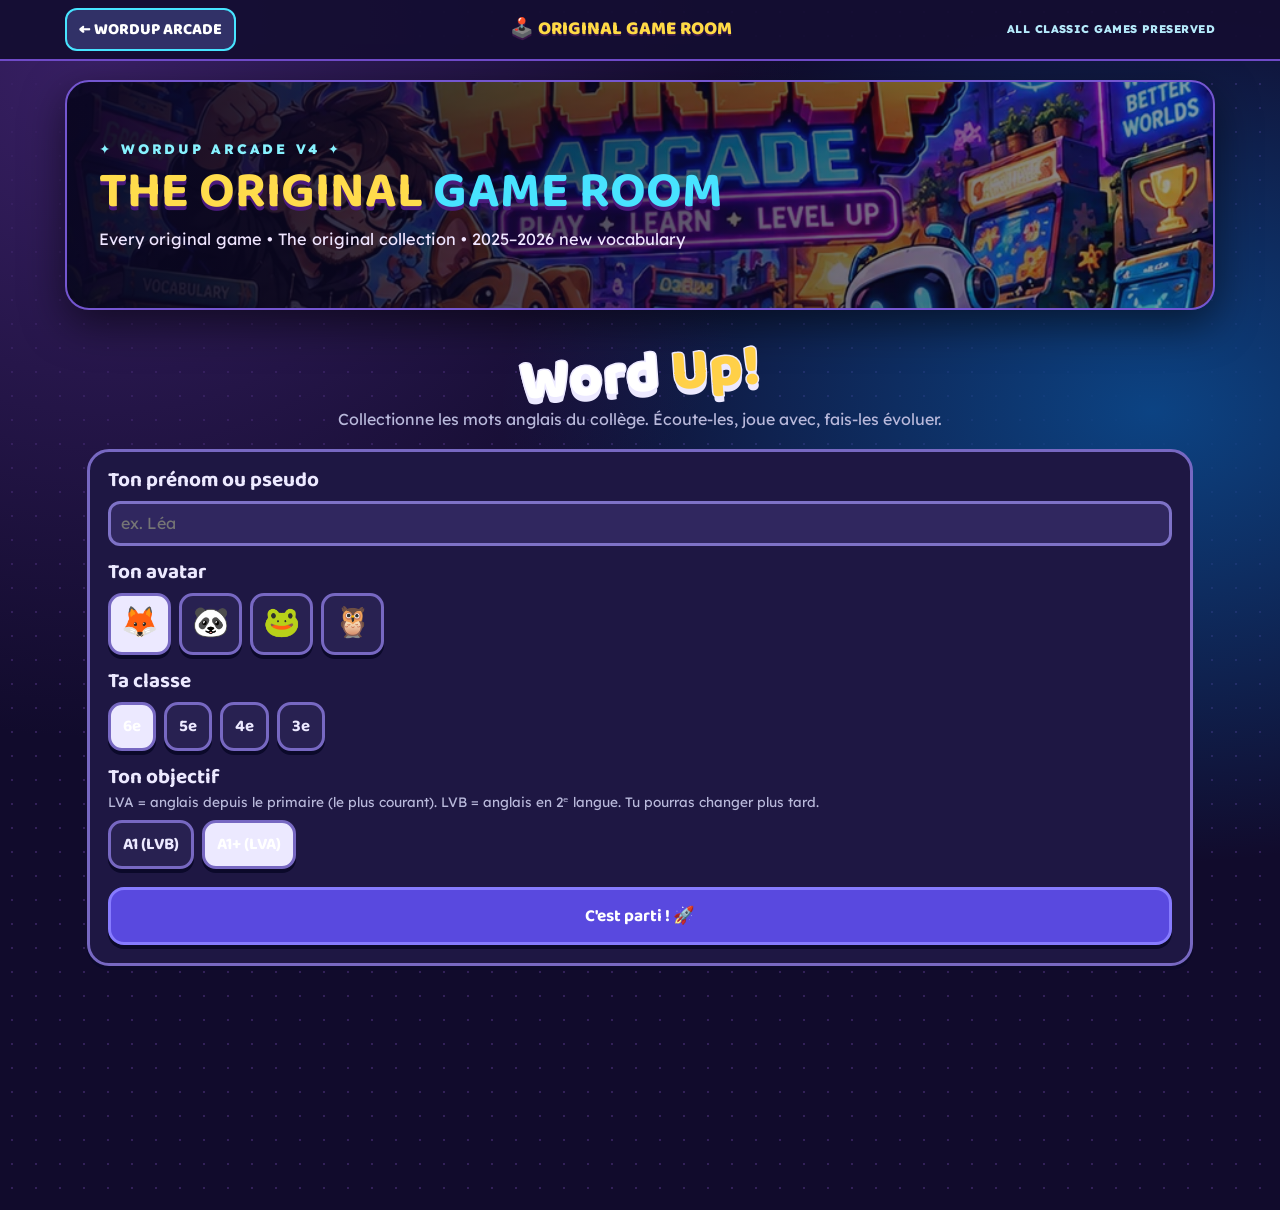
==== classic.html @ 13c6a6de "Add files via upload" ====
<!DOCTYPE html>
<html lang="fr">
<head>
<meta charset="utf-8">
<meta name="viewport" content="width=device-width, initial-scale=1, viewport-fit=cover">
<title>WORDUP ARCADE V4 · Original Game Room</title>
<meta name="theme-color" content="#3D5AFE">
<link rel="icon" href="data:image/svg+xml,<svg xmlns=%22http://www.w3.org/2000/svg%22 viewBox=%220 0 100 100%22><text y=%22.9em%22 font-size=%2290%22>🃏</text></svg>">
<link rel="preconnect" href="https://fonts.googleapis.com">
<link rel="preconnect" href="https://fonts.gstatic.com" crossorigin>
<link href="https://fonts.googleapis.com/css2?family=Baloo+2:wght@600;700;800&family=Lexend:wght@400;500;600&display=swap" rel="stylesheet">
<style>
:root{
  --ink:#24194D; --ink-soft:#5B4F86; --bg:#EEE8FF; --dot:#DCD2FF; --card:#FFFFFF;
  --blue:#3D5AFE; --blue-d:#2A3FC7; --yellow:#FFC83D; --pink:#FF4F8B; --mint:#14C79A; --red:#F0434B;
  --bronze:#C9773A; --silver:#8FA2C2; --gold:#E9AE00;
  --r-lg:22px; --r-md:16px; --r-sm:12px;
  --display:"Baloo 2", "Trebuchet MS", system-ui, sans-serif;
  --body:"Lexend", "Segoe UI", system-ui, sans-serif;
}
*{box-sizing:border-box}
:root{padding-top:env(safe-area-inset-top,0px);padding-bottom:env(safe-area-inset-bottom,0px)}
html{scroll-padding-top:env(safe-area-inset-top,0px)}
html,body{margin:0}
body{font-family:var(--body);color:var(--ink);background-color:var(--bg);
  background-image:radial-gradient(var(--dot) 1.6px, transparent 1.7px);background-size:22px 22px;
  font-size:16px;line-height:1.45;-webkit-tap-highlight-color:transparent;min-height:100vh}
body.big{font-size:18.5px}
button{font-family:inherit;color:inherit;cursor:pointer}
button:focus-visible,input:focus-visible,select:focus-visible{outline:3px solid var(--pink);outline-offset:3px}
h1,h2,h3{font-family:var(--display);line-height:1.1;margin:0}
.app{max-width:540px;margin:0 auto;padding:14px 14px 110px;min-height:100vh}
.hidden{display:none!important}
.stk{background:var(--card);border:3px solid var(--ink);border-radius:var(--r-lg);box-shadow:0 5px 0 var(--ink)}
.btn{display:inline-flex;align-items:center;justify-content:center;gap:8px;border:3px solid var(--ink);border-radius:var(--r-md);
  background:var(--card);box-shadow:0 4px 0 var(--ink);padding:12px 16px;font-family:var(--display);font-weight:700;font-size:1.08em;
  transition:transform .06s, box-shadow .06s;text-decoration:none}
.btn:active{transform:translateY(3px);box-shadow:0 1px 0 var(--ink)}
.btn[disabled]{opacity:.45;pointer-events:none}
.btn.blue{background:var(--blue);color:#fff}
.btn.yellow{background:var(--yellow)}
.btn.pink{background:var(--pink);color:#fff}
.btn.mint{background:var(--mint);color:#fff}
.btn.wide{width:100%}
.btn.small{padding:7px 12px;font-size:.95em;border-radius:var(--r-sm);box-shadow:0 3px 0 var(--ink)}
.muted{color:var(--ink-soft)}
.row{display:flex;gap:10px;align-items:center}
.grid2{display:grid;grid-template-columns:1fr 1fr;gap:12px}
.sec{margin-top:22px}
.sec>h2{font-size:1.45em;margin:0 0 10px 4px}

/* Top bar */
.topbar{display:flex;align-items:center;gap:10px;margin-bottom:14px}
.avatar{width:52px;height:52px;border-radius:50%;border:3px solid var(--ink);background:var(--yellow);display:grid;place-items:center;font-size:28px;box-shadow:0 3px 0 var(--ink);flex:none}
.who{flex:1;min-width:0}
.who b{font-family:var(--display);font-size:1.25em;display:block;line-height:1;white-space:nowrap;overflow:hidden;text-overflow:ellipsis}
.who small{color:var(--ink-soft)}
.chip{display:inline-flex;align-items:center;gap:5px;border:3px solid var(--ink);border-radius:999px;padding:3px 10px;background:#fff;font-family:var(--display);font-weight:800;font-size:1.05em;box-shadow:0 3px 0 var(--ink)}
.chip.fire{background:#FFE1EC}
.chip.coin{background:#FFF1C7}

/* Hero: daily goal */
.hero{padding:16px;display:flex;gap:16px;align-items:center;background:var(--blue);color:#fff;position:relative;overflow:hidden}
.hero h1{font-size:1.65em}
.hero p{margin:4px 0 0;opacity:.92;font-size:.95em}
.ring{width:84px;height:84px;flex:none;position:relative}
.ring svg{transform:rotate(-90deg)}
.ring span{position:absolute;inset:0;display:grid;place-items:center;font-size:34px}
.lvbar{height:12px;border:3px solid var(--ink);border-radius:99px;background:#fff;overflow:hidden;margin-top:6px}
.lvbar i{display:block;height:100%;background:var(--yellow)}

/* Actions */
.actions{display:grid;grid-template-columns:1fr 1fr;gap:12px;margin-top:16px}
.action{padding:14px;text-align:left;display:flex;flex-direction:column;gap:4px;min-height:108px;border:3px solid var(--ink);border-radius:var(--r-lg);box-shadow:0 5px 0 var(--ink);background:#fff}
.action:active{transform:translateY(3px);box-shadow:0 2px 0 var(--ink)}
.action .ic{font-size:34px;line-height:1}
.action b{font-family:var(--display);font-size:1.18em;line-height:1.05}
.action small{color:var(--ink-soft);font-size:.82em}
.action.primary{grid-column:1 / -1;background:var(--yellow);flex-direction:row;align-items:center;min-height:0}
.action.primary .ic{font-size:44px}
.badge-n{display:inline-block;background:var(--pink);color:#fff;border:2px solid var(--ink);border-radius:99px;padding:0 8px;font-family:var(--display);font-weight:800;margin-left:auto;font-size:1.1em}
.glow{animation:pulse 1.6s ease-in-out infinite}
@keyframes pulse{50%{box-shadow:0 5px 0 var(--ink),0 0 0 6px rgba(255,79,139,.35)}}

/* Quests */
.quest{display:flex;align-items:center;gap:12px;padding:10px 12px;border-bottom:2px dashed #D8D0F4}
.quest:last-child{border-bottom:0}
.quest .qi{font-size:26px}
.quest .qb{flex:1}
.quest .qb div{font-size:.92em;font-weight:500}
.pbar{height:9px;background:#EAE4FF;border-radius:99px;overflow:hidden;margin-top:5px;border:2px solid var(--ink)}
.pbar i{display:block;height:100%;background:var(--mint)}

/* Theme map */
.map{display:grid;grid-template-columns:repeat(2,1fr);gap:12px}
.isle{padding:12px;text-align:left;display:flex;gap:10px;align-items:center;border:3px solid var(--ink);border-radius:var(--r-lg);background:#fff;box-shadow:0 4px 0 var(--ink);position:relative}
.isle:active{transform:translateY(3px);box-shadow:0 1px 0 var(--ink)}
.isle .ti{font-size:30px;flex:none}
.isle b{font-family:var(--display);font-size:1.02em;line-height:1.05;display:block}
.isle small{font-size:.76em;color:var(--ink-soft)}
.isle .crown{position:absolute;top:-12px;right:-6px;font-size:24px;transform:rotate(14deg)}
.mini{height:7px;border-radius:99px;background:#EAE4FF;overflow:hidden;margin-top:4px}
.mini i{display:block;height:100%;background:var(--blue)}

/* Tab bar */
.tabbar{position:fixed;left:0;right:0;bottom:0;z-index:20;display:flex;justify-content:center;padding:8px 10px calc(8px + env(safe-area-inset-bottom,0px));background:rgba(238,232,255,.94);backdrop-filter:blur(8px);-webkit-backdrop-filter:blur(8px);border-top:3px solid var(--ink)}
.tabbar .in{display:flex;gap:6px;max-width:540px;width:100%}
.tab{flex:1;border:0;background:none;padding:6px 0;border-radius:14px;font-family:var(--display);font-weight:700;font-size:.9em;display:flex;flex-direction:column;align-items:center;gap:0}
.tab span{font-size:24px;line-height:1.1}
.tab.on{background:#fff;border:3px solid var(--ink);box-shadow:0 3px 0 var(--ink)}

/* Game header */
.ghead{display:flex;align-items:center;gap:10px;margin-bottom:16px}
.x{width:44px;height:44px;border-radius:50%;border:3px solid var(--ink);background:#fff;font-size:20px;font-weight:800;box-shadow:0 3px 0 var(--ink);flex:none}
.prog{flex:1;height:18px;border:3px solid var(--ink);border-radius:99px;background:#fff;overflow:hidden}
.prog i{display:block;height:100%;background:var(--mint);transition:width .3s}
.hearts{font-size:20px;letter-spacing:1px;flex:none}

/* Question */
.qcard{padding:18px;text-align:center}
.qtitle{font-family:var(--display);font-size:1.25em;margin-bottom:12px}
.bigem{font-size:76px;line-height:1.1}
.speak{width:96px;height:96px;border-radius:50%;font-size:44px;background:var(--blue);color:#fff;border:3px solid var(--ink);box-shadow:0 5px 0 var(--ink)}
.speak:active{transform:translateY(3px);box-shadow:0 2px 0 var(--ink)}
.slow{width:52px;height:52px;border-radius:50%;font-size:24px;background:#fff;border:3px solid var(--ink);box-shadow:0 3px 0 var(--ink);vertical-align:bottom;margin-left:8px}
.opts{display:grid;grid-template-columns:1fr 1fr;gap:12px;margin-top:16px}
.opt{padding:12px 8px;min-height:74px;border:3px solid var(--ink);border-radius:var(--r-md);background:#fff;box-shadow:0 4px 0 var(--ink);font-family:var(--display);font-weight:700;font-size:1.12em;line-height:1.1;display:flex;flex-direction:column;align-items:center;justify-content:center;gap:2px}
.opt:active{transform:translateY(3px);box-shadow:0 1px 0 var(--ink)}
.opt .oe{font-size:34px;line-height:1}
.opt small{font-family:var(--body);font-weight:500;font-size:.72em;color:var(--ink-soft)}
.opt.good{background:#D2F7EA;border-color:#0C8D6B}
.opt.bad{background:#FFDDE0;border-color:var(--red)}
.opt.one{grid-column:1 / -1}
.sentence{font-size:1.25em;font-weight:500;line-height:1.5;margin:6px 0}
.blank{display:inline-block;min-width:90px;border-bottom:4px solid var(--blue);margin:0 3px}
mark.weak{background:#FFDDE0;border:2px solid var(--red);border-radius:8px;padding:0 5px;color:var(--ink)}
mark.strong{background:#D2F7EA;border:2px solid #0C8D6B;border-radius:8px;padding:0 5px;color:var(--ink)}
mark.hl{background:var(--yellow);border-radius:6px;padding:0 4px;color:var(--ink)}
.tip{background:#FFF6D9;border:2px dashed var(--ink);border-radius:var(--r-sm);padding:8px 10px;font-size:.92em;margin-top:10px;text-align:left}

/* Spell */
.slots{display:flex;flex-wrap:wrap;justify-content:center;gap:6px;margin:16px 0 6px}
.slot{width:40px;height:48px;border:3px solid var(--ink);border-radius:10px;background:#F6F3FF;font-family:var(--display);font-weight:800;font-size:1.5em;display:grid;place-items:center;padding:0}
.slot.fixed{border-color:transparent;background:none;width:18px}
.slot.full{background:#fff}
.tiles{display:flex;flex-wrap:wrap;justify-content:center;gap:8px;margin-top:12px}
.tile{width:46px;height:50px;border:3px solid var(--ink);border-radius:12px;background:var(--yellow);box-shadow:0 4px 0 var(--ink);font-family:var(--display);font-weight:800;font-size:1.5em;padding:0}
.tile.used{visibility:hidden}

/* Feedback */
.fb{position:fixed;left:0;right:0;bottom:0;z-index:30;padding:16px 16px calc(16px + env(safe-area-inset-bottom,0px));border-top:3px solid var(--ink);animation:up .18s ease-out}
.fb .in{max-width:540px;margin:0 auto}
.fb.ok{background:#D2F7EA}
.fb.ko{background:#FFDDE0}
.fb h3{font-size:1.5em}
.fb p{margin:4px 0 12px}
@keyframes up{from{transform:translateY(100%)}to{transform:none}}

/* Cards (collection) */
.cards{display:grid;grid-template-columns:repeat(auto-fill,minmax(96px,1fr));gap:10px}
.wc{position:relative;aspect-ratio:3/4;border:3px solid var(--ink);border-radius:14px;background:#fff;box-shadow:0 3px 0 var(--ink);padding:6px 4px;display:flex;flex-direction:column;align-items:center;justify-content:center;text-align:center;overflow:hidden}
.wc .we{font-size:34px;line-height:1.1}
.wc b{font-family:var(--display);font-size:.92em;line-height:1.05;margin-top:4px;word-break:break-word}
.wc.locked{background:repeating-linear-gradient(45deg,#E4DCFF 0 8px,#EEE8FF 8px 16px);color:var(--ink-soft)}
.wc.locked .we{opacity:.45;filter:grayscale(1)}
.wc .pip{position:absolute;top:4px;right:5px;font-size:.7em}
.t-new{border-color:var(--ink)}
.t-bronze{background:linear-gradient(160deg,#FFF3E8,#F6D2B4);border-color:var(--bronze)}
.t-silver{background:linear-gradient(160deg,#FFFFFF,#D9E2F1);border-color:var(--silver)}
.t-gold{background:linear-gradient(160deg,#FFF9DC,#FFD95C);border-color:var(--gold)}
.t-gold::after{content:"";position:absolute;inset:-40%;background:linear-gradient(115deg,transparent 40%,rgba(255,255,255,.75) 50%,transparent 60%);animation:shine 3.2s linear infinite}
@keyframes shine{from{transform:translateX(-60%)}to{transform:translateX(60%)}}
.tabs{display:flex;gap:8px;margin-bottom:14px;overflow-x:auto;padding:2px 2px 6px}
.tabs .btn{flex:none}
.tabs .btn.on{background:var(--ink);color:#fff}
.thead{display:flex;align-items:center;gap:10px;margin:18px 0 10px}
.thead .ti{font-size:30px}
.thead b{font-family:var(--display);font-size:1.25em}

/* Big card */
.bigcard{max-width:330px;margin:0 auto;aspect-ratio:3/4.1;border:4px solid var(--ink);border-radius:26px;box-shadow:0 7px 0 var(--ink);background:#fff;padding:18px;display:flex;flex-direction:column;align-items:center;justify-content:center;text-align:center;position:relative;overflow:hidden}
.bigcard .be{font-size:96px;line-height:1.05}
.bigcard h2{font-size:2.1em;margin-top:8px;word-break:break-word}
.bigcard .fr{font-size:1.05em;color:var(--ink-soft);margin-top:2px}
.bigcard .ex{margin-top:14px;font-size:1.02em;line-height:1.45}
.bigcard .tag{position:absolute;top:12px;left:12px;font-family:var(--display);font-weight:800;font-size:.85em;border:2px solid var(--ink);border-radius:99px;padding:0 9px;background:#fff}
.bigcard .lv{position:absolute;top:12px;right:12px;font-family:var(--display);font-weight:800;font-size:.85em}
.stars{margin-top:12px;font-size:1.1em;letter-spacing:2px}

/* Pack */
.pack{display:flex;justify-content:center;gap:10px;margin:22px 0;flex-wrap:wrap}
.pcard{display:block;width:30%;min-width:96px;max-width:150px;aspect-ratio:3/4;perspective:800px;border:0;background:none;padding:0}
.pcard .inner{display:block;position:relative;width:100%;height:100%;transition:transform .5s;transform-style:preserve-3d}
.pcard.open .inner{transform:rotateY(180deg)}
.pcard .face{position:absolute;inset:0;border:3px solid var(--ink);border-radius:16px;box-shadow:0 4px 0 var(--ink);backface-visibility:hidden;-webkit-backface-visibility:hidden;display:flex;flex-direction:column;align-items:center;justify-content:center;padding:6px;text-align:center}
.pcard .back{background:var(--blue);color:#fff;font-family:var(--display);font-size:2.4em;font-weight:800;background-image:repeating-linear-gradient(45deg,rgba(255,255,255,.12) 0 10px,transparent 10px 20px)}
.pcard .front{background:#fff;transform:rotateY(180deg)}
.pcard .front .we{font-size:40px}
.pcard .front b{font-family:var(--display);font-size:1em;line-height:1.05;margin-top:4px}
.pcard .front small{font-size:.72em;color:var(--ink-soft)}
.pcard .front.rare{background:linear-gradient(160deg,#FFF0F6,#FFC3D9)}

/* Memory */
.mem{display:grid;grid-template-columns:repeat(3,1fr);gap:10px}
.mc{aspect-ratio:1/1;border:3px solid var(--ink);border-radius:14px;box-shadow:0 4px 0 var(--ink);background:var(--blue);color:#fff;font-family:var(--display);font-weight:800;font-size:1.05em;padding:4px;line-height:1.05;display:flex;flex-direction:column;align-items:center;justify-content:center}
.mc .q{font-size:2em}
.mc.up{background:#fff;color:var(--ink)}
.mc.done{background:#D2F7EA;color:var(--ink);opacity:.8}
.mc .e{font-size:30px}
.mc small{font-family:var(--body);font-size:.68em;color:var(--ink-soft);font-weight:500}

/* Speed */
.timer{height:16px;border:3px solid var(--ink);border-radius:99px;background:#fff;overflow:hidden;flex:1}
.timer i{display:block;height:100%;background:var(--pink);transition:width .25s linear}
.swcard{padding:22px 16px;text-align:center;touch-action:pan-y;user-select:none;-webkit-user-select:none}
.swcard h2{font-size:2.3em}
.swpic{margin-top:14px;padding:12px;border:3px dashed var(--ink);border-radius:var(--r-md);background:#F6F3FF}
.swpic .e{font-size:58px;line-height:1.1}
.score{font-family:var(--display);font-weight:800;font-size:1.4em}
.flash-ok{animation:fok .35s}
.flash-ko{animation:fko .35s}
@keyframes fok{40%{background:#D2F7EA}}
@keyframes fko{40%{background:#FFDDE0;transform:translateX(-6px)}70%{transform:translateX(6px)}}

/* Wordle */
.wgrid{display:grid;grid-template-rows:repeat(6,1fr);gap:6px;max-width:300px;margin:0 auto}
.wrow{display:grid;grid-template-columns:repeat(5,1fr);gap:6px}
.wcell{aspect-ratio:1/1;border:3px solid var(--ink);border-radius:10px;background:#fff;display:grid;place-items:center;font-family:var(--display);font-weight:800;font-size:1.7em;text-transform:uppercase}
.wcell.g{background:var(--mint);color:#fff}
.wcell.y{background:var(--yellow)}
.wcell.n{background:#B9B2D3;color:#fff}
.kb{margin-top:14px;display:flex;flex-direction:column;gap:6px;align-items:center}
.kb .kr{display:flex;gap:4px;justify-content:center;width:100%}
.key{flex:1;max-width:40px;height:50px;border:2px solid var(--ink);border-radius:8px;background:#fff;font-family:var(--display);font-weight:800;font-size:1.05em;padding:0;box-shadow:0 2px 0 var(--ink);text-transform:uppercase}
.key.wide{max-width:66px;flex:1.6;font-size:.82em}
.key.g{background:var(--mint);color:#fff}.key.y{background:var(--yellow)}.key.n{background:#B9B2D3;color:#fff}

/* Ladder & lists */
.ladder{display:flex;flex-direction:column;gap:8px;margin-top:12px}
.rung{display:flex;align-items:center;gap:10px;padding:10px 12px;border:3px solid var(--ink);border-radius:var(--r-md);background:#fff;box-shadow:0 3px 0 var(--ink);font-family:var(--display);font-weight:700;font-size:1.1em;text-align:left}
.rung .n{width:30px;height:30px;border-radius:50%;background:var(--ink);color:#fff;display:grid;place-items:center;font-size:.85em;flex:none}
.rung small{font-family:var(--body);font-weight:500;color:var(--ink-soft);font-size:.78em;margin-left:auto}
.rung.picked{opacity:.35}
.heat{height:12px;border-radius:99px;background:linear-gradient(90deg,#BFD3FF,var(--yellow),var(--pink));border:2px solid var(--ink);margin:8px 0 2px}

/* Arcade */
.games{display:grid;grid-template-columns:1fr 1fr;gap:12px}
.game{padding:14px 12px;text-align:left;border:3px solid var(--ink);border-radius:var(--r-lg);box-shadow:0 5px 0 var(--ink);display:flex;flex-direction:column;gap:4px;min-height:132px}
.game:active{transform:translateY(3px);box-shadow:0 2px 0 var(--ink)}
.game .ic{font-size:36px;line-height:1}
.game b{font-family:var(--display);font-size:1.18em;line-height:1.05}
.game small{font-size:.8em;color:var(--ink-soft)}
.game.c1{background:#FFE1EC}.game.c2{background:#DDF6FF}.game.c3{background:#E5FBEF}.game.c4{background:#FFF1C7}.game.c5{background:#EDE6FF}.game.c6{background:#FFE6D6}
.game.wide{grid-column:1 / -1;min-height:0;flex-direction:row;align-items:center;gap:12px}

/* Profile */
.stats{display:grid;grid-template-columns:repeat(3,1fr);gap:10px}
.stat{padding:10px;text-align:center}
.stat b{font-family:var(--display);font-size:1.6em;display:block;line-height:1}
.stat small{font-size:.75em;color:var(--ink-soft)}
.badges{display:grid;grid-template-columns:repeat(4,1fr);gap:10px}
.bdg{aspect-ratio:1/1;border:3px solid var(--ink);border-radius:50%;background:#fff;display:grid;place-items:center;font-size:30px;box-shadow:0 3px 0 var(--ink);padding:0}
.bdg.off{filter:grayscale(1);opacity:.35}
.set{display:flex;align-items:center;justify-content:space-between;gap:12px;padding:12px 14px;border-bottom:2px dashed #D8D0F4}
.set:last-child{border-bottom:0}
.set label{font-weight:500}
select,input[type=text]{font:inherit;border:3px solid var(--ink);border-radius:12px;padding:8px 10px;background:#fff;color:var(--ink);max-width:100%}
input[type=range]{accent-color:var(--blue);width:140px}
.sw{width:56px;height:32px;border-radius:99px;border:3px solid var(--ink);background:#D8D0F4;position:relative;padding:0;flex:none}
.sw::after{content:"";position:absolute;top:2px;left:2px;width:22px;height:22px;border-radius:50%;background:#fff;border:2px solid var(--ink);transition:left .15s}
.sw.on{background:var(--mint)}
.sw.on::after{left:26px}
.shop{display:grid;grid-template-columns:repeat(auto-fill,minmax(140px,1fr));gap:10px}
.item{padding:12px;text-align:center;display:flex;flex-direction:column;align-items:center;gap:6px}
.item .ie{font-size:34px}
.item b{font-family:var(--display)}

/* Onboarding */
.logo{font-family:var(--display);font-weight:800;font-size:3.6em;line-height:.9;text-align:center;color:#fff;-webkit-text-stroke:3px var(--ink);paint-order:stroke fill;text-shadow:0 6px 0 var(--ink);margin:18px 0 6px;transform:rotate(-4deg)}
.logo span{color:var(--yellow)}
.pickers{display:flex;flex-wrap:wrap;gap:8px}
.pick{border:3px solid var(--ink);border-radius:14px;background:#fff;box-shadow:0 3px 0 var(--ink);padding:8px 12px;font-family:var(--display);font-weight:700;font-size:1.05em}
.pick.on{background:var(--ink);color:#fff}
.pick.av{font-size:30px;padding:4px 10px}

/* Modal & toast */
.modal{position:fixed;inset:0;z-index:50;background:rgba(36,25,77,.55);display:flex;align-items:flex-end;justify-content:center;padding:14px}
.modal .box{max-width:520px;width:100%;max-height:88vh;overflow:auto;padding:18px;margin-bottom:env(safe-area-inset-bottom,0px);animation:up .2s ease-out}
@media (min-width:640px){.modal{align-items:center}}
.toasts{position:fixed;top:calc(10px + env(safe-area-inset-top,0px));left:0;right:0;z-index:60;display:flex;flex-direction:column;align-items:center;gap:6px;pointer-events:none}
.toast{background:var(--ink);color:#fff;border-radius:14px;padding:10px 14px;font-weight:500;max-width:92%;box-shadow:0 4px 0 rgba(0,0,0,.25);animation:drop .25s ease-out}
@keyframes drop{from{transform:translateY(-20px);opacity:0}}
.boss{text-align:center}
.boss .bm{font-size:72px;line-height:1;display:inline-block}
.boss .bm.hit{animation:fko .4s}
.hp{height:16px;border:3px solid var(--ink);border-radius:99px;background:#fff;overflow:hidden;max-width:260px;margin:6px auto 0}
.hp i{display:block;height:100%;background:var(--red);transition:width .3s}
.confetti{position:fixed;inset:0;pointer-events:none;z-index:70;overflow:hidden}
.confetti span{position:absolute;top:-40px;font-size:28px;animation:fall 1.8s ease-in forwards}
@keyframes fall{to{transform:translateY(110vh) rotate(540deg)}}
.result{text-align:center;padding:22px 16px}
.result .big{font-size:80px;line-height:1}
.result h1{font-size:2.2em;margin-top:6px}
.rew{display:flex;justify-content:center;gap:10px;margin:14px 0}
.list-words{display:flex;flex-wrap:wrap;gap:6px;justify-content:center;margin-top:10px}
.list-words span{border:2px solid var(--ink);border-radius:99px;padding:2px 10px;background:#fff;font-size:.9em}
.list-words span.ko{background:#FFDDE0}
.list-words span.ok{background:#D2F7EA}
.note{font-size:.85em;color:var(--ink-soft);margin-top:8px}

/* Postcards & places */
.post{display:flex;flex-direction:column;text-align:left;border:3px solid var(--ink);border-radius:var(--r-lg);background:#fff;box-shadow:0 4px 0 var(--ink);padding:0;overflow:hidden}
.post:active{transform:translateY(3px);box-shadow:0 1px 0 var(--ink)}
.post .cap{padding:8px 10px 10px;display:block}
.post .mini{display:block}
.post .cap b{font-family:var(--display);font-size:1em;line-height:1.05;display:block}
.post .cap small{display:block;font-size:.74em;color:var(--ink-soft);line-height:1.25}
.post .cap .stg{margin-top:3px;color:var(--ink);font-weight:500}
.art{position:relative;display:block;width:100%;aspect-ratio:16/10;overflow:hidden;border-bottom:3px solid var(--ink);background:#ddd;transition:filter .6s}
.art.art-lg{border:3px solid var(--ink);border-radius:var(--r-md)}
.art img{width:100%;height:100%;object-fit:cover;display:block}
.art .sky{position:absolute;inset:0;display:block}
.art .sun{position:absolute;top:12%;right:12%;width:18%;aspect-ratio:1;border-radius:50%;background:rgba(255,255,255,.7)}
.art .ground{position:absolute;left:-10%;right:-10%;bottom:-38%;height:62%;border-radius:50%;background:rgba(36,25,77,.18)}
.art .lm{position:absolute;left:50%;bottom:14%;transform:translateX(-50%);font-size:3.2em;line-height:1;z-index:1}
.art.art-lg .lm{font-size:5.4em}
.art .flag{position:absolute;top:8%;left:8%;font-size:1.3em}
.art.art-lg .flag{font-size:2em}
.art .who{position:absolute;right:7%;bottom:8%;font-size:1.7em;opacity:.25;filter:grayscale(1);z-index:2;transition:all .4s}
.art.art-lg .who{font-size:2.6em}
.art .who.on{opacity:1;filter:none;animation:bob 2.4s ease-in-out infinite}
.art.st-alive .lm{animation:bob 3s ease-in-out infinite}
@keyframes bob{50%{transform:translate(var(--bx,0),-6px)}}
.art.st-alive .lm{--bx:-50%}
.pstamp{position:absolute;top:8%;right:8%;z-index:3;border:3px double #C0263A;color:#C0263A;border-radius:50%;width:2.6em;height:2.6em;display:grid;place-items:center;font-family:var(--display);font-weight:800;font-size:.9em;line-height:.95;text-align:center;transform:rotate(-14deg);background:rgba(255,255,255,.75)}
.art.art-lg .pstamp{width:4.6em;height:4.6em;font-size:1em}
.banner{padding:10px}
.bubble{display:flex;gap:10px;align-items:flex-start;margin-top:10px}
.bubble .bwho{font-size:34px;line-height:1}
.bubble>div{flex:1;background:#F6F3FF;border:2px solid var(--ink);border-radius:14px 14px 14px 4px;padding:8px 10px;font-size:.9em}
.bubble p{margin:4px 0 0;font-size:1.08em;font-weight:500}
.mini-say{border:2px solid var(--ink);border-radius:99px;background:#fff;padding:0 6px;font-size:.85em;vertical-align:middle}
/* Mission */
.ticket{display:flex;align-items:center;gap:12px;padding:10px 14px;background:#FFF6D9;position:relative}
.ticket small{display:block;color:var(--ink-soft);font-size:.78em}
.ticket b{font-family:var(--display);font-size:1.3em;line-height:1.05}
.ticket .tk-l{font-size:30px}
.ticket .tk-r{margin-left:auto;font-size:30px;border-left:3px dashed var(--ink);padding-left:12px}
.chat{display:flex;flex-direction:column;gap:10px}
.chatline{display:flex;gap:8px;align-items:flex-end}
.chatline .av{font-size:28px;line-height:1;flex:none}
.chatline .b{max-width:78%;padding:10px 12px;border:3px solid var(--ink);border-radius:16px;font-size:1.05em;line-height:1.4;background:#fff;box-shadow:0 3px 0 var(--ink)}
.chatline.c .b{border-bottom-left-radius:4px}
.chatline.y{justify-content:flex-end}
.chatline.y .b{background:#DDE4FF;border-bottom-right-radius:4px}
/* Passport */
.passport{margin-top:14px;background:#1F2A6B;border:3px solid var(--ink);border-radius:var(--r-lg);box-shadow:0 5px 0 var(--ink);padding:12px;color:#fff}
.pp-head{display:flex;align-items:center;gap:10px;margin-bottom:10px}
.pp-head span{font-size:30px}
.pp-head b{font-family:var(--display);font-size:1.25em;display:block;line-height:1}
.pp-head small{color:#C9D2FF}
.stamps{display:grid;grid-template-columns:repeat(auto-fill,minmax(78px,1fr));gap:8px;background:#F4F1FF;border-radius:12px;padding:10px}
.stamp{aspect-ratio:1/1;border:3px dashed #B9B2D3;border-radius:50%;background:none;display:flex;flex-direction:column;align-items:center;justify-content:center;padding:4px;color:#9A93B8;transform:rotate(var(--rot))}
.stamp .se{font-size:24px;filter:grayscale(1);opacity:.4}
.stamp .sn{font-family:var(--display);font-weight:700;font-size:.62em;line-height:1;text-align:center;margin-top:2px}
.stamp.on{border:3px double #C0263A;color:#C0263A;background:rgba(192,38,58,.06)}
.stamp.on .se{filter:none;opacity:1}
/* ✓ ✗ on answers */
.opt{position:relative}
.opt.good::after,.opt.bad::after{position:absolute;top:4px;right:8px;font-family:var(--display);font-weight:800;font-size:1.1em}
.opt.good::after{content:"✓";color:#0C8D6B}
.opt.bad::after{content:"✗";color:var(--red)}

/* Battleship */
.bs-grid{display:grid;grid-template-columns:20px repeat(6,1fr);gap:4px;margin-top:8px}
.bs-grid.mine{max-width:250px;margin-left:auto;margin-right:auto;gap:3px}
.bs-l{display:grid;place-items:center;font-family:var(--display);font-weight:800;font-size:.85em;color:var(--ink-soft)}
.bs-c{aspect-ratio:1/1;border:2px solid var(--ink);border-radius:7px;background:#DDF6FF;display:grid;place-items:center;font-size:1.1em;padding:0;font-weight:800}
button.bs-c:not([disabled]):hover{background:#BFE9FF}
.bs-grid.mine .bs-c{font-size:.8em}
.bs-c.ship{background:#B9C6E0}
.bs-c.miss{background:#F1EEFA;color:var(--ink-soft)}
.bs-c.hit{background:#FFDDE0}
.bs-c.sunk{background:#FFB3BA}
.bs-log{margin-top:10px;font-size:.88em;background:var(--ink);color:#fff;border-radius:12px;padding:8px 12px}
/* Crossword */
.cw-clue{display:flex;align-items:center;gap:10px;padding:10px 12px;margin-bottom:12px}
.cw-cn{font-family:var(--display);font-weight:800;font-size:1.2em;background:var(--ink);color:#fff;border-radius:10px;padding:2px 8px}
.cw-grid{display:grid;gap:2px;margin:0 auto}
.cw-c{aspect-ratio:1/1;border:2px solid var(--ink);border-radius:5px;background:#fff;position:relative;font-family:var(--display);font-weight:800;text-transform:uppercase;padding:0;display:grid;place-items:center;line-height:1}
.cw-c .n{position:absolute;top:1px;left:2px;font-size:.45em;font-weight:700}
.cw-c.sel{background:#DDE4FF}
.cw-c.ok{background:#D2F7EA;color:#0C6B52}
.cw-c.cur{background:var(--yellow);color:var(--ink)}
.cw-x{aspect-ratio:1/1}
.cw-li{display:block;width:100%;text-align:left;border:0;background:none;padding:5px 2px;font-size:.85em;border-bottom:1px dashed #D8D0F4}
.cw-li.on{font-weight:600;background:#EEE8FF;border-radius:6px}
.cw-li.done{text-decoration:line-through;color:var(--ink-soft)}
/* Builder */
.pieces{display:flex;flex-wrap:wrap;justify-content:center;gap:10px;margin-top:16px}
.pc{border:3px solid var(--ink);border-radius:12px;padding:9px 14px;font-family:var(--display);font-weight:800;font-size:1.15em;box-shadow:0 3px 0 var(--ink);background:#fff}
.pc.pre{background:#DDE4FF}
.pc.suf{background:#FFE1EC}
.pc.used{visibility:hidden}
.pc.sm{display:inline-block;padding:1px 8px;font-size:.95em;box-shadow:none;border-width:2px}
.bslots{display:flex;align-items:center;justify-content:center;gap:8px;margin-top:16px;min-height:56px}
.bslot{width:96px;height:50px;border:3px dashed var(--ink-soft);border-radius:12px}
.plus{font-family:var(--display);font-weight:800;font-size:1.6em}
.opt.picked{background:#DDE4FF}
@media (prefers-reduced-motion:reduce){*{animation:none!important;transition:none!important}}
@media (max-width:360px){.opts{grid-template-columns:1fr}.key{height:44px}}
</style>
<link rel="stylesheet" href="classic-arcade.css">
<script src="v4-classic-vocab.js"></script>
</head>
<body>
<div class="retro-top"><a href="index.html" class="retro-back">← WORDUP ARCADE</a><span class="retro-brand">🕹️ ORIGINAL GAME ROOM</span><span class="retro-flag">ALL CLASSIC GAMES PRESERVED</span></div>
<div class="retro-banner"><span>✦ WORDUP ARCADE V4 ✦</span><h1>THE ORIGINAL <em>GAME ROOM</em></h1><p>Every original game • The original collection • 2025–2026 new vocabulary</p></div>
<div class="app" id="app"></div>
<div class="toasts" id="toasts"></div>
<div id="modal-root"></div>
<script type="application/json" id="data-words">{"themes":[{"id":"family","cls":"6e","name":"Family","fr":"La famille","icon":"👨‍👩‍👧","w":[["family","famille","👨‍👩‍👧","This is my *family*.","A1"],["mother","mère","👩","My *mother* is a nurse in Dublin.","A1"],["father","père","👨","His *father* plays the bagpipes.","A1"],["parents","parents","👫","My *parents* are at work.","A1"],["brother","frère","👦","I have one *brother*: his name is Tom.","A1"],["sister","sœur","👧","Her *sister* is ten.","A1"],["uncle","oncle","🧔","My *uncle* lives in Scotland.","A1"],["aunt","tante","👩‍🦰","My *aunt* has a farm in Wales.","A1"],["cousin","cousin, cousine","🧒","My *cousin* comes from Canada.","A1"],["child","enfant","🧒","She is an only *child*.","A1"],["children","enfants","👧👦","They have three *children*.","A1"],["grandmother","grand-mère","👵","My *grandmother* makes scones.","A1"],["grandfather","grand-père","👴","My *grandfather* tells funny stories.","A1"],["baby","bébé","👶","The *baby* is sleeping.","A1+"],["birth","naissance","🍼","What is your date of *birth*?","A1+"],["wedding","mariage","💒","My aunt's *wedding* is in June.","A1+"],["siblings","frères et sœurs","👫","He has two *siblings*.","A1+"],["to spend time","passer du temps","⏳","I *spend time* with my grandparents.","A1+"],["to visit","rendre visite","🚪","We *visit* our cousins at Christmas.","A1+"],["to gather","se réunir","🫂","We *gather* for Thanksgiving dinner.","A1+"],["to stay","rester, séjourner","🏡","I *stay* at my uncle's house in July.","A1+"],["to hear from","avoir des nouvelles de","📬","I *hear from* my penpal every week.","A1+"],["to take care of","s'occuper de","🤲","I *take care of* my little sister.","A1+"],["niece","nièce","👧","My *niece* is two years old.","A1+"],["nephew","neveu","👦","My *nephew* loves football.","A1+"]]},{"id":"nations","cls":"6e","name":"Nationalities","fr":"Les nationalités","icon":"🌍","w":[["British","britannique","🇬🇧","Harry Potter is *British*.","A1"],["English","anglais","🏴󠁧󠁢󠁥󠁮󠁧󠁿","Shakespeare is *English*.","A1"],["Irish","irlandais","🇮🇪","Saint Patrick's Day is an *Irish* celebration.","A1"],["Scottish","écossais","🏴󠁧󠁢󠁳󠁣󠁴󠁿","The kilt is *Scottish*.","A1"],["Welsh","gallois","🏴󠁧󠁢󠁷󠁬󠁳󠁿","The red dragon is a *Welsh* symbol.","A1"],["American","américain","🇺🇸","My penpal is *American*.","A1"],["Australian","australien","🇦🇺","Kangaroos are *Australian* animals.","A1"],["South African","sud-africain","🇿🇦","Nelson Mandela was *South African*.","A1"],["Canadian","canadien","🇨🇦","Maple syrup is *Canadian*.","A1"],["Indian","indien","🇮🇳","Diwali is an *Indian* festival.","A1"],["French","français","🇫🇷","I'm *French* and I live in Lille.","A1"],["European","européen","🇪🇺","Ireland is a *European* country.","A1+"],["Asian","asiatique","🌏","Singapore is an *Asian* city.","A1+"],["New Zealander","néo-zélandais","🇳🇿","A *New Zealander* is often called a Kiwi.","A1+"],["Nigerian","nigérian","🇳🇬","Lagos is a big *Nigerian* city.","A1+"],["Kenyan","kenyan","🇰🇪","Many *Kenyan* runners win marathons.","A1+"],["Californian","californien","🌴","Surfing is a *Californian* passion.","A1+"]]},{"id":"looks","cls":"6e","name":"Appearance","fr":"L'apparence","icon":"🧍","w":[["big","grand, gros","🐘","Elephants are *big*.","A1"],["tall","grand (taille)","🦒","My brother is very *tall*.","A1"],["small","petit","🐭","My dog is *small*.","A1"],["young","jeune","👶","My cousin is very *young*.","A1"],["old","vieux, âgé","👴","This castle is very *old*.","A1"],["skinny","maigre","🦩","The flamingo has *skinny* legs.","A1"],["short hair","cheveux courts","💇‍♂️","He has *short hair*.","A1"],["long hair","cheveux longs","👸","Rapunzel has very *long hair*.","A1"],["blond","blond","👱","She has *blond* hair.","A1"],["glasses","lunettes","👓","Harry Potter wears round *glasses*.","A1"],["curly","bouclé","🌀","My sister has *curly* hair.","A1+"],["wavy","ondulé","〰️","Her hair is long and *wavy*.","A1+"],["straight","raide (cheveux)","📏","He has *straight* black hair.","A1+"],["bald","chauve","👨‍🦲","My grandfather is *bald*.","A1+"],["enormous","énorme","🐋","Blue whales are *enormous*.","A1+"],["gigantic","gigantesque","🦕","The dinosaur is *gigantic*.","A1+"],["freckles","taches de rousseur","🔸","He has red hair and *freckles*.","A1+"]]},{"id":"character","cls":"6e","name":"Personality","fr":"Le caractère","icon":"😊","w":[["funny","drôle","😂","Mr Bean is very *funny*.","A1"],["intelligent","intelligent","🧠","Hermione is *intelligent*.","A1"],["smart","malin, intelligent","🤓","My little brother is *smart*.","A1"],["adorable","adorable","🥰","My puppy is *adorable*.","A1"],["sporty","sportif","🏃","My cousin is very *sporty*.","A1"],["nice","gentil, sympa","😊","Our neighbour is *nice*.","A1"],["beautiful","beau, belle","🌸","The princess is *beautiful*.","A1"],["shy","timide","🙈","I'm a bit *shy* in class.","A1+"],["outgoing","sociable","🎉","My sister is *outgoing*: she loves parties.","A1+"],["friendly","amical","🤝","The pupils are very *friendly*.","A1+"],["selfish","égoïste","🙅","The Grinch is *selfish*.","A1+"],["clumsy","maladroit","🤕","Neville is *clumsy*: he always falls.","A1+"],["good-looking","beau, séduisant","😎","The actor is very *good-looking*.","A1+"],["fashionable","à la mode","👗","Her clothes are *fashionable*.","A1+"]]},{"id":"clothes","cls":"6e","name":"Clothes","fr":"Les vêtements","icon":"👕","w":[["t-shirt","tee-shirt","👕","I'm wearing a blue *t-shirt*.","A1"],["trousers","pantalon (GB)","👖","His *trousers* are black.","A1"],["jeans","jean","👖","I wear *jeans* at the weekend.","A1"],["pullover","pull","🧶","My grandma knits a *pullover*.","A1"],["shoes","chaussures","👞","My *shoes* are new.","A1"],["shirt","chemise","👔","Dad wears a white *shirt*.","A1"],["socks","chaussettes","🧦","Where are my *socks*?","A1"],["hat","chapeau","🎩","The magician has a black *hat*.","A1"],["cap","casquette","🧢","He wears a baseball *cap*.","A1"],["coat","manteau","🧥","Put on your *coat*, it's cold!","A1"],["jacket","veste","🧥","My *jacket* is red.","A1"],["skirt","jupe","👗","Her school *skirt* is grey.","A1"],["uniform","uniforme","🎓","British pupils wear a *uniform*.","A1"],["tie","cravate","👔","The uniform has a *tie*.","A1"],["pants","pantalon (US)","👖","In the USA, trousers are called *pants*.","A1+"],["boots","bottes","👢","I wear *boots* when it rains.","A1+"],["sneakers","baskets (US)","👟","American kids say *sneakers*.","A1+"],["trainers","baskets (GB)","👟","British kids say *trainers*.","A1+"],["dungarees","salopette","🧑‍🌾","The farmer wears *dungarees*.","A1+"],["kilt","kilt","🏴󠁧󠁢󠁳󠁣󠁴󠁿","The piper wears a tartan *kilt*.","A1+"]]},{"id":"body","cls":"6e","name":"The body","fr":"Le corps","icon":"🧍","w":[["head","tête","🗣️","He has a big *head*.","A1"],["arm","bras","💪","He broke his *arm*.","A1"],["foot","pied","🦶","I hurt my *foot*.","A1"],["feet","pieds","🦶","My *feet* are cold.","A1"],["hair","cheveux","💇","She brushes her *hair*.","A1"],["eyes","yeux","👀","He has blue *eyes*.","A1"],["ears","oreilles","👂","Rabbits have long *ears*.","A1"],["hands","mains","🙌","Wash your *hands*!","A1"],["fingers","doigts","🖐️","I have ten *fingers*.","A1"],["legs","jambes","🦵","Spiders have eight *legs*.","A1"],["mouth","bouche","👄","Open your *mouth*, please.","A1"],["nose","nez","👃","Pinocchio has a long *nose*.","A1"],["face","visage","🙂","She has a round *face*.","A1"],["body","corps","🧍","Our *body* needs water.","A1"],["tooth","dent","🦷","I lost a *tooth*!","A1+"],["teeth","dents","🦷","Brush your *teeth* twice a day.","A1+"],["cheeks","joues","😊","Her *cheeks* are red.","A1+"],["tongue","langue (organe)","👅","The dog sticks out its *tongue*.","A1+"],["knees","genoux","🦵","I hurt my *knees* playing football.","A1+"],["ankle","cheville","🦶","She twisted her *ankle*.","A1+"],["wrist","poignet","⌚","My watch is on my *wrist*.","A1+"],["toes","orteils","🦶","I have ten *toes*.","A1+"],["shoulder","épaule","🤷","The parrot is on his *shoulder*.","A1+"],["stomach","ventre, estomac","🤢","I have a *stomach* ache.","A1+"],["lips","lèvres","💋","Her *lips* are red.","A1+"]]},{"id":"jobs","cls":"6e","name":"Jobs","fr":"Les métiers","icon":"🧑‍🔧","w":[["teacher","professeur","🧑‍🏫","My English *teacher* is from Leeds.","A1"],["policeman","policier","👮","The *policeman* helps the tourists.","A1"],["pilot","pilote","🧑‍✈️","The *pilot* flies to New York.","A1"],["driver","conducteur","🚕","The taxi *driver* is friendly.","A1"],["engineer","ingénieur","👷","My mum is an *engineer*.","A1"],["secretary","secrétaire","🗂️","The school *secretary* answers the phone.","A1"],["doctor","médecin","🧑‍⚕️","I'm ill: I need a *doctor*.","A1"],["nurse","infirmier","👩‍⚕️","The *nurse* is very kind.","A1"],["dentist","dentiste","🦷","I go to the *dentist* twice a year.","A1"],["vet","vétérinaire","🐶","The *vet* takes care of my cat.","A1"],["actor","acteur","🎭","Daniel Radcliffe is a British *actor*.","A1"],["actress","actrice","🎬","Emma Watson is an *actress*.","A1"],["farmer","agriculteur","🧑‍🌾","The *farmer* has cows and sheep.","A1"],["baker","boulanger","🥖","The *baker* makes bread.","A1+"],["mechanic","mécanicien","🔧","The *mechanic* repairs cars.","A1+"],["chemist","pharmacien","💊","Buy medicine at the *chemist's*.","A1+"],["cook","cuisinier","🧑‍🍳","The *cook* makes delicious pies.","A1+"],["writer","écrivain","✍️","J.K. Rowling is a famous *writer*.","A1+"],["plumber","plombier","🚰","Call the *plumber*, there's a leak!","A1+"],["banker","banquier","🏦","The *banker* works in the City of London.","A1+"],["CEO","PDG","💼","She is the *CEO* of a big company.","A1+"],["butcher","boucher","🥩","The *butcher* sells meat.","A1+"],["work","travail","💼","My mum goes to *work* by bus.","A1"]]},{"id":"animals","cls":"6e","name":"Animals","fr":"Les animaux","icon":"🦊","w":[["dog","chien","🐶","My *dog* is called Max.","A1"],["cat","chat","🐱","The *cat* is on the sofa.","A1"],["rabbit","lapin","🐰","My *rabbit* eats carrots.","A1"],["horse","cheval","🐴","I ride a *horse* on Saturdays.","A1"],["mouse","souris","🐭","The *mouse* is afraid of the cat.","A1"],["hamster","hamster","🐹","My *hamster* sleeps all day.","A1"],["guinea pig","cochon d'Inde","🐾","My *guinea pig* is brown.","A1"],["chicken","poulet","🐔","The *chicken* is in the garden.","A1"],["hen","poule","🐓","The *hen* lays eggs.","A1"],["sheep","mouton","🐑","There are lots of *sheep* in Wales.","A1"],["pig","cochon","🐷","The *pig* is pink.","A1"],["cow","vache","🐮","The *cow* gives milk.","A1"],["bird","oiseau","🐦","A *bird* is singing.","A1"],["fish","poisson","🐟","I have a red *fish*.","A1"],["fox","renard","🦊","The *fox* lives in the forest.","A1+"],["owl","hibou, chouette","🦉","Hedwig is Harry's *owl*.","A1+"],["snake","serpent","🐍","The Rainbow Serpent is a giant *snake*.","A1+"],["lion","lion","🦁","The *lion* is the king of the jungle.","A1+"],["zebra","zèbre","🦓","A *zebra* has black and white stripes.","A1+"],["hawk","faucon","🦅","The *hawk* flies over the hills.","A1+"],["spider","araignée","🕷️","Ron is afraid of *spiders*.","A1+"],["buffalo","buffle","🐃","The *buffalo* lives in Kenya.","A1+"],["reindeer","renne","🦌","Rudolph is a *reindeer*.","A1+"],["kiwi","kiwi (oiseau)","🐤","The *kiwi* is a bird from New Zealand.","A1+"],["leopard","léopard","🐆","The *leopard* climbs trees.","A1+"],["tiger","tigre","🐯","The *tiger* lives in India.","A1+"],["kangaroo","kangourou","🦘","The *kangaroo* jumps very high.","A1+"],["koala","koala","🐨","The *koala* sleeps in a tree.","A1+"],["giraffe","girafe","🦒","The *giraffe* has a long neck.","A1+"],["rhino","rhinocéros","🦏","Black *rhinos* are in danger.","A1+"],["elephant","éléphant","🐘","The *elephant* has big ears.","A1"]]},{"id":"routine","cls":"6e","name":"Daily routine","fr":"Le quotidien","icon":"⏰","w":[["to sleep","dormir","😴","I *sleep* nine hours a night.","A1"],["to wake up","se réveiller","⏰","I *wake up* at seven.","A1"],["to get up","se lever","🛏️","I *get up* at quarter past seven.","A1"],["to eat","manger","🍽️","We *eat* at the canteen.","A1"],["to have a shower","prendre une douche","🚿","I *have a shower* every morning.","A1"],["to have a bath","prendre un bain","🛁","My little sister *has a bath*.","A1"],["to have breakfast","prendre le petit-déjeuner","🥣","I *have breakfast* with my family.","A1"],["to have lunch","déjeuner","🥪","We *have lunch* at noon.","A1"],["to play","jouer","🎮","I *play* video games after school.","A1"],["to go to school","aller à l'école","🏫","I *go to school* by bus.","A1"],["to do one's homework","faire ses devoirs","📚","I *do my homework* in my bedroom.","A1"],["to go to bed","aller se coucher","🛌","I *go to bed* at nine.","A1"],["to wash one's hands","se laver les mains","🧼","*Wash your hands* before dinner!","A1+"],["to brush one's teeth","se brosser les dents","🪥","I *brush my teeth* after breakfast.","A1+"],["to tidy","ranger","🧹","I *tidy* my bedroom on Saturdays.","A1+"],["to help at home","aider à la maison","🧽","I *help at home*: I do the dishes.","A1+"],["to go shopping","faire les courses","🛍️","We *go shopping* on Saturday.","A1+"],["to visit friends","rendre visite à des amis","👯","I *visit friends* on Sundays.","A1+"],["to walk the dog","promener le chien","🐕","I *walk the dog* every evening.","A1+"],["to relax","se détendre","🧘","I *relax* on the sofa.","A1+"],["to read","lire","📖","I *read* comics in bed.","A1+"],["to listen to music","écouter de la musique","🎧","I *listen to music* on the bus.","A1+"],["to chat on social media","discuter sur les réseaux sociaux","📱","My sister *chats on social media* all evening.","A1+"]]},{"id":"house","cls":"6e","name":"Home","fr":"La maison","icon":"🏠","w":[["house","maison","🏠","I live in a big *house*.","A1"],["flat","appartement (GB)","🏢","We live in a *flat* in London.","A1"],["apartment","appartement (US)","🏙️","They live in an *apartment* in New York.","A1"],["room","pièce","🚪","How many *rooms* are there?","A1"],["bedroom","chambre","🛏️","My *bedroom* is blue.","A1"],["living room","salon","🛋️","We watch TV in the *living room*.","A1"],["kitchen","cuisine","🍳","Mum is in the *kitchen*.","A1"],["bathroom","salle de bains","🛁","The *bathroom* is upstairs.","A1"],["garden","jardin","🌻","There are roses in the *garden*.","A1"],["window","fenêtre","🪟","Can I open the *window*, please?","A1"],["door","porte","🚪","Close the *door*, please.","A1"],["wall","mur","🧱","There's a poster on the *wall*.","A1"],["semi-detached house","maison jumelée","🏘️","They live in a *semi-detached house*.","A1+"],["terraced house","maison mitoyenne","🏘️","My penpal lives in a *terraced house* near London.","A1+"],["neighbour","voisin","🙋","Our *neighbour* has a cat.","A1+"],["neighbourhood","quartier","🏙️","My *neighbourhood* is quiet.","A1+"],["furniture","meubles","🪑","The *furniture* is old.","A1+"],["to decorate","décorer","🎨","We *decorate* the house for Christmas.","A1+"],["to paint","peindre","🖌️","Dad *paints* the walls green.","A1+"],["comfortable","confortable","🛋️","My bed is *comfortable*.","A1+"],["cosy","douillet","🕯️","The cottage is small but *cosy*.","A1+"],["the house next door","la maison d'à côté","🏡","Our friends live in *the house next door*.","A1+"]]},{"id":"games","cls":"6e","name":"Games","fr":"Le jeu","icon":"🎲","w":[["player","joueur","🕹️","Each *player* takes a card.","A1"],["card","carte","🃏","Take a *card*.","A1"],["dice","dé, dés","🎲","Throw the *dice*!","A1"],["board game","jeu de société","♟️","Monopoly is a famous *board game*.","A1"],["it's your turn","c'est ton tour","👉","Go on, *it's your turn*!","A1"],["to start","commencer","🏁","Who *starts*?","A1"],["to win","gagner","🏆","I always *win* at chess.","A1"],["to lose","perdre","😞","I don't like to *lose*.","A1"],["the rules","les règles","📜","Read *the rules* first.","A1+"],["pawn","pion","♙","Move your *pawn* three squares.","A1+"],["fair play","fair-play","🤝","*Fair play* is important in cricket.","A1+"],["to cheat","tricher","🕵️","Don't *cheat*!","A1+"],["respect","respect","🙇","Show *respect* to other players.","A1+"],["we mustn't","on ne doit pas","🚫","*We mustn't* look at the cards.","A1+"],["we can","on peut","✅","*We can* throw the dice twice.","A1+"],["we can't","on ne peut pas","⛔","*We can't* look at the cards.","A1+"],["we must","on doit","☝️","*We must* wait for our turn.","A1+"]]},{"id":"food","cls":"6e","name":"Food","fr":"L'alimentation","icon":"🍎","w":[["breakfast","petit-déjeuner","🥞","I have pancakes for *breakfast*.","A1"],["lunch","déjeuner","🥪","I have a sandwich for *lunch*.","A1"],["dinner","dîner","🍝","We have *dinner* at seven.","A1"],["hungry","affamé (avoir faim)","🤤","I'm *hungry*!","A1"],["thirsty","assoiffé (avoir soif)","🥤","I'm *thirsty*, can I have some water?","A1"],["meat","viande","🍖","I don't eat *meat*.","A1"],["vegetables","légumes","🥦","Eat your *vegetables*!","A1"],["tomato","tomate","🍅","I want a *tomato* salad.","A1"],["cucumber","concombre","🥒","A *cucumber* sandwich, please.","A1"],["zucchini","courgette (US)","🥒","Americans say *zucchini*.","A1"],["fruit","fruit","🍎","I eat *fruit* every day.","A1"],["pear","poire","🍐","This *pear* is juicy.","A1"],["apricot","abricot","🍑","I love *apricot* jam.","A1"],["pineapple","ananas","🍍","Do you like *pineapple*?","A1"],["cake","gâteau","🍰","Happy birthday! Here's your *cake*.","A1"],["sugar","sucre","🍬","No *sugar* in my tea, please.","A1"],["tea","thé","🍵","The British drink a lot of *tea*.","A1"],["chocolate","chocolat","🍫","I love hot *chocolate*.","A1"],["egg","œuf","🥚","I eat a boiled *egg*.","A1"],["bread","pain","🍞","Can you buy some *bread*?","A1"],["milk","lait","🥛","A glass of *milk*, please.","A1"],["cheese","fromage","🧀","Cheddar is an English *cheese*.","A1"],["lunch box","boîte à repas","🍱","My *lunch box* is in my bag.","A1+"],["packed lunch","panier-repas","🧺","I take a *packed lunch* to school.","A1+"],["baked beans","haricots à la tomate","🫘","An English breakfast has *baked beans*.","A1+"],["spare ribs","travers de porc","🍖","Americans love barbecue *spare ribs*.","A1+"],["apple pie","tarte aux pommes","🥧","*Apple pie* is a classic American dessert.","A1+"],["maple taffy","tire d'érable","🍁","*Maple taffy* is a Canadian treat.","A1+"],["dinner time","l'heure du dîner","🕖","Come in, it's *dinner time*!","A1+"],["fish and chips","poisson-frites","🍟","Let's have *fish and chips* on the beach.","A1+"],["coffee","café","☕","My dad drinks *coffee* every morning.","A1"],["restaurant","restaurant","🍽️","We have dinner at a Chinese *restaurant*.","A1"],["water","eau","💧","Can I have a glass of *water*, please?","A1"]]},{"id":"leisure","cls":"6e","name":"Free time","fr":"Les loisirs","icon":"🎳","w":[["cinema","cinéma","🎬","Let's go to the *cinema*!","A1"],["bowling","bowling","🎳","We go *bowling* on Friday.","A1"],["swimming pool","piscine","🏊","The *swimming pool* is open.","A1"],["skating rink","patinoire","⛸️","There's a *skating rink* in Central Park.","A1"],["stadium","stade","🏟️","Wembley is a famous *stadium*.","A1"],["gym","salle de sport","🏋️","My dad goes to the *gym*.","A1"],["reading","la lecture","📚","I love *reading*.","A1"],["dancing","la danse","💃","*Dancing* is my favourite activity.","A1"],["playing tennis","jouer au tennis","🎾","I like *playing tennis*.","A1"],["singing","le chant","🎤","She loves *singing*.","A1"],["horse-riding","l'équitation","🏇","I go *horse-riding* on Wednesdays.","A1"],["at the weekend","le week-end","📅","*At the weekend*, I play football.","A1"],["after school","après l'école","🏫","I play chess *after school*.","A1"],["sports hall","gymnase","🤸","We do gym in the *sports hall*.","A1+"],["aqua park","parc aquatique","🌊","The *aqua park* has huge slides.","A1+"],["library","bibliothèque","📚","I borrow books at the *library*.","A1+"],["indoor","en intérieur","🏠","Badminton is an *indoor* sport.","A1+"],["outdoor","en plein air","🌳","I prefer *outdoor* activities.","A1+"],["water sports","sports nautiques","🏄","I love *water sports* like surfing.","A1+"],["to have fun","s'amuser","🥳","We *have fun* at the park.","A1+"],["to enjoy","apprécier, aimer","😄","I *enjoy* swimming.","A1+"],["collecting","collectionner","🗃️","My hobby is *collecting* stamps.","A1+"],["drawing","dessiner, le dessin","✏️","I'm good at *drawing*.","A1+"],["acting","jouer la comédie","🎭","I love *acting* in the drama club.","A1+"],["free time","temps libre","🕹️","What do you do in your *free time*?","A1+"],["once a week","une fois par semaine","1️⃣","I go swimming *once a week*.","A1+"],["doing sport","faire du sport","⚽","I love *doing sport* after school.","A1"],["listening to music","écouter de la musique","🎶","*Listening to music* is my favourite hobby.","A1"],["playing an instrument","jouer d'un instrument","🎹","*Playing an instrument* is great fun.","A1"],["in the morning","le matin","🌅","I go jogging *in the morning*.","A1"],["every week","chaque semaine","🔁","I go swimming *every week*.","A1"],["to see friends","voir des amis","👫","At the weekend, I *see friends* at the park.","A1+"],["painting","la peinture","🎨","My favourite hobby is *painting*.","A1+"],["two hours a week","deux heures par semaine","⏱️","I play the guitar *two hours a week*.","A1+"]]},{"id":"festivals","cls":"6e","name":"Celebrations","fr":"Les fêtes","icon":"🎄","w":[["Thanksgiving","Thanksgiving","🦃","Americans eat turkey on *Thanksgiving*.","A1"],["Christmas Eve","veille de Noël","🎄","We open one present on *Christmas Eve*.","A1"],["Christmas Day","jour de Noël","🎅","*Christmas Day* is on 25th December.","A1"],["turkey","dinde","🍗","We eat *turkey* at Christmas.","A1"],["pudding","pudding","🍮","Christmas *pudding* is a British dessert.","A1"],["crackers","papillotes surprises","🎉","We pull *crackers* at Christmas dinner.","A1"],["presents","cadeaux","🎁","There are lots of *presents* under the tree.","A1"],["Christmas carol","chant de Noël","🎶","We sing a *Christmas carol*.","A1"],["New Year's Day","jour de l'An","🎆","*New Year's Day* is on 1st January.","A1"],["Saint Patrick's Day","la Saint-Patrick","☘️","People wear green on *Saint Patrick's Day*.","A1"],["Halloween","Halloween","🎃","Kids go trick-or-treating at *Halloween*.","A1"],["birthday","anniversaire","🎂","Happy *birthday*!","A1"],["tradition","tradition","📜","Pancake Day is a British *tradition*.","A1+"],["celebration","fête, célébration","🎊","Diwali is a big *celebration*.","A1+"],["Easter","Pâques","🐣","We have chocolate at *Easter*.","A1+"],["Easter eggs","œufs de Pâques","🥚","Children look for *Easter eggs*.","A1+"],["Bank Holiday","jour férié (GB)","🏖️","Monday is a *Bank Holiday*.","A1+"],["Independence Day","fête de l'Indépendance","🎇","*Independence Day* is on 4th July.","A1+"],["Diwali","Diwali","🪔","*Diwali* is the festival of lights.","A1+"]]},{"id":"geo6","cls":"6e","name":"Countries & landscapes","fr":"Pays et paysages","icon":"🏞️","w":[["country","pays","🗺️","Canada is a big *country*.","A1"],["state","État","🏛️","Texas is a *state* in the USA.","A1"],["island","île","🏝️","Ireland is an *island*.","A1"],["continent","continent","🌍","Africa is a *continent*.","A1"],["ocean","océan","🌊","The Pacific is the biggest *ocean*.","A1"],["sea","mer","🐚","The North *Sea* is cold.","A1"],["lake","lac","🏞️","Loch Ness is a *lake* in Scotland.","A1"],["coast","côte","⛱️","We drive along the *coast*.","A1"],["beach","plage","🏖️","We go to the *beach* in summer.","A1"],["forest","forêt","🌲","Robin Hood lives in the *forest*.","A1"],["mountains","montagnes","🏔️","The Rockies are huge *mountains*.","A1"],["desert","désert","🏜️","The *desert* is hot and dry.","A1"],["river","rivière, fleuve","🛶","The Mississippi is a long *river*.","A1"],["landscape","paysage","🌄","The Highlands *landscape* is wild.","A1"],["colourful","coloré","🌈","Kenya's birds are *colourful*.","A1"],["vast","immense, vaste","🌌","The outback is *vast*.","A1"],["tree","arbre","🌳","There's an owl in the *tree*.","A1+"],["flower","fleur","🌷","The rose is England's *flower*.","A1+"],["plant","plante","🪴","Water the *plant*, please.","A1+"],["nature","nature","🍃","I love *nature*.","A1+"],["field","champ","🌾","There are cows in the *field*.","A1+"],["meadow","prairie","🌼","The *meadow* is full of flowers.","A1+"],["hill","colline","⛰️","We climb the *hill*.","A1+"],["cliff","falaise","🧗","The *cliff* is very high.","A1+"],["canyon","canyon","🏜️","The Grand Canyon is a famous *canyon*.","A1+"],["valley","vallée","🏞️","There's a river in the *valley*.","A1+"],["rock","rocher","🪨","Uluru is a giant red *rock*.","A1+"],["bush","buisson","🌿","The rabbit hides in a *bush*.","A1+"],["union","union","🤝","The USA is a *union* of fifty states.","A1"],["isle","île","🏝️","Skye is a beautiful Scottish *isle*.","A1"]]},{"id":"tales","cls":"6e","name":"Tales & legends","fr":"Contes et légendes","icon":"🐉","w":[["fairy tale","conte de fées","🧚","Cinderella is a *fairy tale*.","A1"],["story","histoire","📖","Tell me a *story*!","A1"],["legend","légende","📜","King Arthur is a British *legend*.","A1"],["witch","sorcière","🧙‍♀️","The *witch* has a black cat.","A1"],["magic","magie","✨","Harry learns *magic* at Hogwarts.","A1"],["magician","magicien","🎩","The *magician* pulls a rabbit out of his hat.","A1"],["haunted castle","château hanté","🏰","Scotland has many a *haunted castle*.","A1"],["once upon a time","il était une fois","🌙","*Once upon a time*, there was a giant.","A1"],["far away","très loin","🔭","The castle is *far away*.","A1"],["giant","géant","🧌","Finn McCool is an Irish *giant*.","A1"],["princess","princesse","👸","The *princess* lives in a tower.","A1"],["dragon","dragon","🐉","The *dragon* breathes fire.","A1+"],["dwarf","nain","⛏️","Snow White lives with seven *dwarfs*.","A1+"],["leprechaun","farfadet","☘️","The *leprechaun* hides his gold.","A1+"],["banshee","banshee (fée hurleuse)","😱","The *banshee* screams at night.","A1+"],["wizard","sorcier","🧙‍♂️","Gandalf is a *wizard*.","A1+"],["sorcerer","sorcier, enchanteur","🔮","Merlin is a powerful *sorcerer*.","A1+"],["wand","baguette magique","🪄","Harry's *wand* is made of holly.","A1+"],["spell","sort, formule magique","💫","The witch casts a *spell*.","A1+"],["poison","poison","☠️","The apple is full of *poison*.","A1+"],["to frighten","effrayer","😨","The ghost wants to *frighten* us.","A1+"],["to fall in love","tomber amoureux","💘","The prince *falls in love* with Cinderella.","A1+"],["to discover","découvrir","🔍","They *discover* a secret door.","A1+"],["isolated","isolé","🏚️","The castle is *isolated* on a hill.","A1"],["so far so good","jusqu'ici tout va bien","👍","We're in the dark forest... *so far so good*!","A1"],["in the dark of night","au cœur de la nuit","🌑","*In the dark of night*, the witch flies away.","A1"],["the story takes place","l'histoire se passe","📍","*The story takes place* in Scotland.","A1"],["to help","aider","🆘","The fairy wants to *help* Cinderella.","A1+"],["to meet","rencontrer","🤝","Red Riding Hood *meets* a wolf in the forest.","A1+"],["to kill","tuer","⚔️","The knight wants to *kill* the dragon.","A1+"]]},{"id":"emotions6","cls":"6e","name":"Emotions","fr":"Les émotions","icon":"😀","w":[["happy","heureux","😀","I'm *happy* today!","A1"],["sad","triste","😢","The penguin looks *sad*.","A1"],["tired","fatigué","🥱","I'm *tired* after PE.","A1"],["angry","en colère","😠","The giant is *angry*.","A1"],["surprised","surpris","😮","She is *surprised* by the present.","A1"],["afraid","effrayé","😰","I'm *afraid* of spiders.","A1"],["scared","apeuré","😱","The children are *scared* of the ghost.","A1"],["glad","content","😊","I'm *glad* to see you.","A1"],["what a shame","quel dommage","😕","It's raining. *What a shame*!","A1"],["great","super","👍","*Great*! Let's go!","A1"],["wonderful","merveilleux","🤩","What a *wonderful* day!","A1"],["tense","tendu","😬","Before the test, I'm *tense*.","A1+"],["disappointed","déçu","😞","I'm *disappointed*: we lost.","A1+"],["cross","fâché","😤","Mum is *cross* with me.","A1+"],["luckily","par chance","🍀","*Luckily*, the dog found its way home.","A1+"],["fortunately","heureusement","😌","*Fortunately*, it stopped raining.","A1+"],["sadly","tristement","🥀","*Sadly*, the dragon died.","A1+"],["unfortunately","malheureusement","🙁","*Unfortunately*, I can't come.","A1+"],["I'm glad","je suis content(e)","😊","*I'm glad* you're here!","A1"]]},{"id":"time6","cls":"6e","name":"Days & time","fr":"Jours et heures","icon":"🗓️","w":[["Monday","lundi","1️⃣","I have maths on *Monday*.","A1"],["Tuesday","mardi","2️⃣","*Tuesday* is pancake day this year.","A1"],["Wednesday","mercredi","3️⃣","I go riding on *Wednesday*.","A1"],["Thursday","jeudi","4️⃣","Thanksgiving is on a *Thursday*.","A1"],["Friday","vendredi","5️⃣","Fish on *Friday*!","A1"],["Saturday","samedi","6️⃣","On *Saturday*, I have a party.","A1"],["Sunday","dimanche","7️⃣","We have a roast on *Sunday*.","A1"],["January","janvier","❄️","My birthday is in *January*.","A1"],["July","juillet","☀️","Independence Day is in *July*.","A1"],["October","octobre","🎃","Halloween is in *October*.","A1"],["December","décembre","🎄","Christmas is in *December*.","A1"],["today","aujourd'hui","📍","*Today* is Monday.","A1"],["tomorrow","demain","➡️","See you *tomorrow*!","A1"],["yesterday","hier","⬅️","*Yesterday* was Sunday.","A1"],["o'clock","heure pile","🕒","It's three *o'clock*.","A1"],["half past","et demie","🕧","It's *half past* seven.","A1"],["quarter past","et quart","🕒","It's *quarter past* nine.","A1"],["quarter to","moins le quart","🕠","It's *quarter to* four.","A1"],["first","premier","🥇","Today is the *first* of May.","A1+"],["third","troisième","🥉","He finished *third*.","A1+"],["century","siècle","💯","We live in the 21st *century*.","A1+"],["next week","la semaine prochaine","⏭️","See you *next week*.","A1+"],["every Monday","tous les lundis","🔁","I play rugby *every Monday*.","A1+"],["February","février","💝","My birthday is in *February*.","A1"],["March","mars","🌱","My birthday is in *March*.","A1"],["April","avril","🌷","My birthday is in *April*.","A1"],["May","mai","🌸","My birthday is in *May*.","A1"],["June","juin","🌞","My birthday is in *June*.","A1"],["August","août","🏖️","My birthday is in *August*.","A1"],["September","septembre","🎒","My birthday is in *September*.","A1"],["November","novembre","🍂","My birthday is in *November*.","A1"],["year","année","📆","There are twelve months in a *year*.","A1"],["month","mois","🗓️","December is my favourite *month*.","A1"],["week","semaine","📅","There are seven days in a *week*.","A1"]]},{"id":"chunks6","cls":"6e","kind":"chunk","name":"Everyday expressions","fr":"Expressions du quotidien","icon":"💬","w":[["How are you?","Comment ça va ?","🙂","Hi Tom! *How are you?*","A1","Réponse courante : I'm fine, thanks!"],["See you later!","À plus tard !","👋","Bye Emma! *See you later!*","A1","On dit aussi : See you! / See ya!"],["See you tomorrow!","À demain !","📅","School's over. *See you tomorrow!*","A1",""],["Have a nice day!","Bonne journée !","☀️","Thank you, *have a nice day!*","A1",""],["Of course!","Bien sûr !","👍","Can I borrow your pen? — *Of course!*","A1","Plus familier : Sure!"],["No problem!","Pas de problème !","👌","Thanks for your help! — *No problem!*","A1",""],["No way!","Pas question ! / Sans blague !","🙅","You saw a ghost? *No way!*","A1","Sert à refuser ou à montrer sa surprise."],["Watch out!","Attention !","⚠️","*Watch out!* There's a car!","A1",""],["Well done!","Bravo !","👏","You got 20/20? *Well done!*","A1",""],["Good luck!","Bonne chance !","🍀","It's your test today? *Good luck!*","A1",""],["Excuse me.","Excusez-moi.","🙋","*Excuse me*, where is the station?","A1","Pour attirer l'attention. Pour s'excuser d'une faute : Sorry!"],["Let's go!","Allons-y !","🚀","Everybody's ready? *Let's go!*","A1",""],["Be careful!","Fais attention !","🧯","The floor is wet, *be careful!*","A1+",""],["Never mind.","Ce n'est pas grave.","🤷","Oh, I forgot your book! — *Never mind.*","A1+",""],["Hurry up!","Dépêche-toi !","⏱️","*Hurry up!* The bus is here!","A1+",""],["Help yourself!","Sers-toi !","🍪","Can I take a cookie? — Sure, *help yourself!*","A1+",""],["Me too!","Moi aussi !","🙌","I love pizza! — *Me too!*","A1+","Pour une phrase négative : Me neither."],["Me neither.","Moi non plus.","🙅‍♂️","I don't like spinach. — *Me neither.*","A1+",""],["It's up to you.","C'est toi qui vois.","🤔","Pizza or burger? *It's up to you.*","A1+",""],["Make yourself at home.","Fais comme chez toi.","🏡","Come in! *Make yourself at home.*","A1+",""],["Cheers!","Merci ! / Santé ! (GB)","🥤","Here's your drink. — *Cheers!*","A1+","En Grande-Bretagne, Cheers! veut souvent dire merci."],["Good morning!","Bonjour ! (le matin)","🌅","*Good morning!* How are you?","A1",""],["Good afternoon!","Bonjour ! (l'après-midi)","🌤️","*Good afternoon*, Mrs Brown!","A1",""],["Good evening!","Bonsoir !","🌆","*Good evening*, everybody!","A1",""],["Thank you!","Merci !","🙏","Here's your pen. — *Thank you!*","A1",""],["Bye!","Au revoir ! Salut !","👋","*Bye!* See you tomorrow!","A1",""],["So so.","Comme ci, comme ça.","😐","How are you? — *So so.*","A1",""],["Sure!","Bien sûr ! Pas de souci !","👌","Can you help me? — *Sure!*","A1",""],["Here!","Ici ! Voilà !","📍","Where's my bag? — *Here!*","A1",""],["Dear...","Cher... / Chère...","✉️","*Dear* Emma, thank you for your letter.","A1","Pour commencer une lettre."],["With love","Avec toute mon affection","💌","See you soon! *With love*, Tom","A1","Pour finir une lettre à un proche."],["It's hot.","Il fait chaud.","🥵","Can I open the window? *It's hot.*","A1",""],["Mind the gap!","Attention à la marche ! (métro)","🚇","*Mind the gap!* says the voice on the Tube.","A1+",""],["What's your name?","Comment t'appelles-tu ?","🏷️","Hi! *What's your name?*","A1",""],["Where do you come from?","D'où viens-tu ?","🌍","*Where do you come from?* — I'm from Lille.","A1",""],["How old are you?","Quel âge as-tu ?","🎂","*How old are you?* — I'm eleven.","A1",""],["Do you like...?","Est-ce que tu aimes... ?","❤️","*Do you like* pizza?","A1",""],["What's your favourite...?","Quel est ton... préféré ?","⭐","*What's your favourite* colour?","A1",""],["Do you have any brothers or sisters?","As-tu des frères et sœurs ?","👫","*Do you have any brothers or sisters?*","A1",""],["What are you like?","Comment es-tu (caractère) ?","🪞","*What are you like?* — I'm shy but friendly.","A1+",""],["What time do you...?","À quelle heure est-ce que tu... ?","⏰","*What time do you* get up?","A1+",""],["What do you like doing in your free time?","Qu'aimes-tu faire pendant ton temps libre ?","🎮","*What do you like doing in your free time?*","A1+",""],["Which one do you prefer?","Lequel préfères-tu ?","🤔","Cats or dogs? *Which one do you prefer?*","A1+",""],["How about you?","Et toi ?","👉","I'm fine, thanks. *How about you?*","A1+",""]]},{"id":"idioms6","cls":"6e","kind":"idiom","name":"Fun idioms","fr":"Expressions imagées","icon":"🐱","w":[["It's raining cats and dogs.","Il pleut des cordes.","🌧️","Take an umbrella, *it's raining cats and dogs.*","A1+","Mot à mot : il pleut des chats et des chiens."],["a piece of cake","du gâteau (très facile)","🍰","The test was easy: *a piece of cake*!","A1+","Mot à mot : un morceau de gâteau."],["Easy peasy!","Fastoche !","🍋","Spell 'cat'? *Easy peasy!*","A1","Version complète : Easy peasy lemon squeezy!"],["as busy as a bee","débordé","🐝","Mum is *as busy as a bee* today.","A1+","Mot à mot : occupé comme une abeille."],["as quiet as a mouse","silencieux comme une tombe","🐭","The baby is sleeping, be *as quiet as a mouse*.","A1+","Mot à mot : calme comme une souris."],["to have butterflies in one's stomach","avoir le trac","🦋","Before the show, I *have butterflies in my stomach*.","A1+","Mot à mot : avoir des papillons dans le ventre."],["to be all ears","être tout ouïe","👂","Tell me your secret, I'm *all ears*!","A1+","Mot à mot : être toutes oreilles."],["Hold your horses!","Pas si vite ! Du calme !","🐴","*Hold your horses!* Wait for the others.","A1+","Mot à mot : retiens tes chevaux !"],["A little bird told me.","Mon petit doigt m'a dit.","🐦","How do you know? — *A little bird told me.*","A1+","Mot à mot : un petit oiseau me l'a dit."],["the apple of my eye","la prunelle de mes yeux","🍎","My little sister is *the apple of my eye*.","A1+","Mot à mot : la pomme de mon œil."],["Bob's your uncle!","Et voilà, le tour est joué !","👨","Add milk, mix it and *Bob's your uncle!*","A1+","Expression britannique. Mot à mot : Bob est ton oncle !"],["The early bird catches the worm.","L'avenir appartient à ceux qui se lèvent tôt.","🐦","Get up! *The early bird catches the worm.*","A1+","Proverbe. Mot à mot : l'oiseau matinal attrape le ver."]]},{"id":"colours6","cls":"6e","kind":"tool","name":"Colours & numbers","fr":"Couleurs et nombres","icon":"🎨","w":[["red","rouge","🔴","The London bus is *red*.","A1",""],["blue","bleu","🔵","The sky is *blue* today.","A1",""],["green","vert","🟢","Ireland is very *green*.","A1",""],["yellow","jaune","🟡","New York taxis are *yellow*.","A1",""],["orange","orange","🟠","Pumpkins are *orange*.","A1",""],["pink","rose","🩷","Flamingos are *pink*.","A1",""],["purple","violet","🟣","Her favourite colour is *purple*.","A1",""],["black","noir","⚫","The cat is *black*.","A1",""],["white","blanc","⚪","Snow is *white*.","A1",""],["grey","gris","🩶","Elephants are *grey*.","A1","En américain : gray."],["brown","marron","🟤","Bears are *brown*.","A1",""],["eleven","onze","1️⃣","I'm *eleven* years old.","A1",""],["twelve","douze","🕛","There are *twelve* months in a year.","A1",""],["thirteen","treize","🔢","She's *thirteen*.","A1",""],["fifteen","quinze","🔢","Rugby teams have *fifteen* players.","A1",""],["twenty","vingt","🔢","I have *twenty* stickers.","A1",""],["thirty","trente","🔢","There are *thirty* pupils in my class.","A1",""],["fifty","cinquante","🔢","The USA has *fifty* states.","A1",""],["a hundred","cent","💯","*A hundred* people came to the party.","A1",""],["second","deuxième","🥈","He finished *second* in the race.","A1+",""],["fifth","cinquième","5️⃣","Today is the *fifth* of May.","A1+",""],["twenty-first","vingt-et-unième","📅","We live in the *twenty-first* century.","A1+",""]]},{"id":"class6","cls":"6e","kind":"chunk","name":"Classroom English","fr":"L'anglais de la classe","icon":"🏫","w":[["Come in!","Entrez !","🚪","Knock knock! — *Come in!*","A1",""],["Sit down.","Asseyez-vous.","🪑","Good morning everybody, *sit down.*","A1",""],["Get ready.","Préparez-vous.","🎒","*Get ready.* The test starts now.","A1",""],["Look!","Regarde !","👀","*Look!* There's a rainbow!","A1",""],["Listen!","Écoute !","👂","*Listen!* What's that noise?","A1",""],["Open the window.","Ouvre la fenêtre.","🪟","It's hot in here. *Open the window*, please.","A1",""],["Come to the board!","Viens au tableau !","🧑‍🏫","Tom, *come to the board!*","A1",""],["Don't forget your textbook!","N'oublie pas ton manuel !","📘","See you on Monday. *Don't forget your textbook!*","A1",""],["Can you repeat, please?","Pouvez-vous répéter, s'il vous plaît ?","🔁","Sorry, *can you repeat, please?*","A1",""],["What's ... in English?","Comment dit-on ... en anglais ?","❓","*What's 'chat' in English?*","A1",""],["How do you spell...?","Comment épelle-t-on... ?","🔤","*How do you spell* 'Wednesday'?","A1",""],["Sorry I'm late.","Désolé, je suis en retard.","⏰","*Sorry I'm late.* The bus was late.","A1",""],["Can I open the window, please?","Je peux ouvrir la fenêtre ?","🙋","*Can I open the window, please?*","A1",""],["A moment, please.","Un instant, s'il vous plaît.","✋","*A moment, please*, I'm looking for my pen.","A1",""],["on page 12","à la page 12","📄","Open your books *on page 12*.","A1",""],["in the picture","sur l'image","🖼️","What can you see *in the picture*?","A1",""],["I'm ill.","Je suis malade.","🤒","I can't come to school, *I'm ill.*","A1",""],["I'm cold.","J'ai froid.","🥶","Can you close the window? *I'm cold.*","A1",""],["Please take your notebooks.","Prenez vos cahiers, s'il vous plaît.","📓","*Please take your notebooks.* Write the date.","A1+",""],["Stop writing.","Arrêtez d'écrire.","✋","The test is over. *Stop writing.*","A1+",""],["Don't stand up.","Ne vous levez pas.","🪑","*Don't stand up* during the test.","A1+",""],["Sorry, I don't understand.","Désolé, je ne comprends pas.","🤔","*Sorry, I don't understand.* Can you explain?","A1+",""],["What did you say?","Qu'est-ce que tu as dit ?","❔","*What did you say?* I didn't hear.","A1+",""],["Can you speak louder?","Peux-tu parler plus fort ?","📢","I can't hear you. *Can you speak louder?*","A1+",""],["Can you speak slower?","Pouvez-vous parler plus lentement ?","🐢","*Can you speak slower*, please?","A1+",""],["How do you say ... in English?","Comment dit-on ... en anglais ?","💬","*How do you say 'trousse' in English?*","A1+",""],["Please wait.","Attendez, s'il vous plaît.","⏳","*Please wait.* I'm almost ready.","A1+",""],["I need...","J'ai besoin de...","🙏","*I need* a pencil, please.","A1+",""],["He needs help.","Il a besoin d'aide.","🆘","Look at Sam! *He needs help.*","A1+",""],["on the left","à gauche","⬅️","The door is *on the left*.","A1+",""],["on the right","à droite","➡️","The window is *on the right*.","A1+",""],["at the top","en haut","⬆️","Write your name *at the top*.","A1+",""],["at the bottom","en bas","⬇️","The date is *at the bottom* of the page.","A1+",""]]},{"id":"tools6","cls":"6e","kind":"tool","name":"Little words","fr":"Les petits mots utiles","icon":"🧩","w":[["who","qui","🧑","*Who* is your best friend?","A1",""],["what","quoi, que","❓","*What* is your name?","A1",""],["where","où","📍","*Where* do you live?","A1",""],["when","quand","🗓️","*When* is your birthday?","A1",""],["why","pourquoi","🤷","*Why* is he sad?","A1+",""],["how","comment","🔧","*How* old are you?","A1+",""],["on","sur","📦","The cat is *on* the table.","A1",""],["in","dans","🫙","The pen is *in* my bag.","A1",""],["under","sous","⬇️","The ball is *under* the bed.","A1",""],["over","au-dessus de","🌈","A rainbow *over* the hill.","A1",""],["between","entre","↔️","I sit *between* Tom and Lily.","A1",""],["in front of","devant","🧍","The car is *in front of* the house.","A1",""],["above","au-dessus de","☁️","Clouds *above* the castle.","A1",""],["next to","à côté de","👫","Sit *next to* me!","A1",""],["behind","derrière","🙈","The cat is hiding *behind* the sofa.","A1",""],["and","et","➕","I like cats *and* dogs.","A1",""],["but","mais","↩️","I like tea *but* I don't like coffee.","A1",""],["or","ou","🔀","Tea *or* coffee?","A1",""],["because","parce que","💡","I'm happy *because* it's Friday.","A1",""],["so","donc","➡️","It's raining, *so* I take my umbrella.","A1+",""],["first","d'abord","1️⃣","*First*, open your book.","A1",""],["then","ensuite","2️⃣","*Then*, read the text.","A1",""],["finally","enfin","🏁","*Finally*, answer the questions.","A1+",""],["for example","par exemple","📝","I love fruit, *for example* apples.","A1",""],["like","comme","🟰","I love sports *like* tennis.","A1+",""],["for instance","par exemple","📝","Some animals, *for instance* koalas, sleep a lot.","A1+",""],["such as","tel que","📋","Big cities *such as* London are busy.","A1+",""],["now","maintenant","⏱️","Do it *now*!","A1",""],["last weekend","le week-end dernier","⏮️","*Last weekend*, I went to the cinema.","A1",""],["on Saturday","samedi","6️⃣","I have a party *on Saturday*.","A1",""],["in December","en décembre","🎄","Christmas is *in December*.","A1",""],["maybe","peut-être","🤔","*Maybe* the gift is a penguin.","A1+",""],["perhaps","peut-être","🤷","*Perhaps* it will rain.","A1+",""],["probably","probablement","🎲","The gift is *probably* a book.","A1+",""],["certainly","certainement","✅","It's *certainly* a penguin!","A1+",""],["in my opinion","à mon avis","💭","*In my opinion*, the penguin is sad.","A1+",""],["very","très","⚡","It's *very* cold today.","A1+",""],["too","trop","🔥","This soup is *too* hot!","A1+",""],["this","ce, cet, cette (proche)","👇","*This* book is mine.","A1",""],["these","ces (proches)","👇","*These* shoes are new.","A1",""],["that","ce... là (loin)","👉","Look at *that* castle!","A1",""],["those","ces... là (loin)","👉","*Those* birds are seagulls.","A1",""],["there is","il y a (singulier)","1️⃣","*There is* a dog in the garden.","A1",""],["there are","il y a (pluriel)","🔢","*There are* three cats.","A1",""],["can","pouvoir, savoir","💪","I *can* swim.","A1",""],["can't","ne pas pouvoir","🚫","Penguins *can't* fly.","A1",""],["must","devoir","☝️","You *must* wear a uniform.","A1+",""],["mustn't","ne pas devoir (interdit)","⛔","You *mustn't* run in the corridor.","A1+",""],["I want to","je veux","🙋","*I want to* visit London.","A1+",""],["I would like to","j'aimerais","🌟","*I would like to* try lacrosse.","A1+",""]]},{"id":"school5","cls":"5e","name":"School & hobbies","fr":"École et loisirs","icon":"🏫","w":[["timetable","emploi du temps","🗓️","My *timetable* is on the fridge.","A1+"],["schedule","planning","📋","Our *schedule* changes on Friday.","A1+"],["school subjects","matières scolaires","📚","Maths and history are my favourite *school subjects*.","A1+"],["holiday","vacances","🏖️","The summer *holiday* starts in July.","A1+"],["club","club","🎭","I'm in the drama *club*.","A1+"],["classmate","camarade de classe","🧑‍🤝‍🧑","My *classmate* sits next to me.","A1+"],["to learn","apprendre","🧠","We *learn* English at school.","A1+"],["to be a member of","être membre de","🪪","I *am a member of* the chess club.","A1+"],["hobby","passe-temps","🎨","My *hobby* is drawing.","A1+"],["pastime","loisir","🧩","Reading is my favourite *pastime*.","A1+"],["workshop","atelier","🛠️","There's a robotics *workshop* on Tuesday.","A1+"],["daily","quotidien","📆","Brushing my teeth is a *daily* routine.","A1+"],["weekly","hebdomadaire","🗞️","We have a *weekly* spelling test.","A1+"],["yearbook","album de fin d'année","📔","Every pupil signs the *yearbook*.","A1+"],["out-of-school","extrascolaire","🚸","I do lots of *out-of-school* activities.","A1+"],["skill","compétence","🎯","Teamwork is an important *skill*.","A2"],["knowledge","savoir, connaissances","📖","*Knowledge* is power.","A2"],["to belong to","appartenir à","🫶","I *belong to* the school choir.","A2"],["to share","partager","🤲","We *share* our notes.","A2"],["spare time","temps libre","⌛","What do you do in your *spare time*?","A2"],["extracurricular","périscolaire","🏅","Basketball is an *extracurricular* activity.","A2"],["to spend time with","passer du temps avec","👫","I *spend time with* my friends after school.","A2"],["to grow up","grandir","🌱","I want to be a vet when I *grow up*.","A2"],["education","éducation","🎓","*Education* is free in state schools.","A2"],["academic","scolaire, universitaire","📐","She has excellent *academic* results.","A2"],["leisure","loisirs","🎳","I don't have much *leisure* time.","A1+"],["clique","bande, clan","👥","In the film, the popular *clique* sits at the same table.","A1+"]]},{"id":"portrait5","cls":"5e","name":"Portraits","fr":"Portrait, autoportrait","icon":"🖼️","w":[["proud","fier","🦚","She is *proud* of her drawing.","A1+"],["slim","mince","🧍","He is tall and *slim*.","A1+"],["huge","énorme","🐳","The statue is *huge*.","A1+"],["features","traits (du visage)","👁️","Her face has delicate *features*.","A1+"],["expressive","expressif","🎭","His eyes are very *expressive*.","A1+"],["generous","généreux","🎁","My grandma is very *generous*.","A1+"],["honest","honnête","😇","He always tells the truth: he's *honest*.","A1+"],["polite","poli","🎩","Say thank you, be *polite*!","A1+"],["cheery","joyeux, enjoué","😄","She is a *cheery* girl.","A1+"],["tiny","minuscule","🐜","Ants are *tiny*.","A2"],["healthy","en bonne santé, sain","🥗","Eat fruit to stay *healthy*.","A2"],["unhealthy","mauvais pour la santé","🍔","Too much fast food is *unhealthy*.","A2"],["tolerant","tolérant","🤝","Be *tolerant* with others.","A2"],["keen","enthousiaste, motivé","🙋","He is *keen* to help.","A2"],["enthusiastic","enthousiaste","🤩","The fans are *enthusiastic*.","A2"],["fair","juste, équitable","⚖️","Our teacher is strict but *fair*.","A2"],["rude","impoli, grossier","😤","Don't be *rude* to your parents!","A2"],["impolite","impoli","🙊","It's *impolite* to interrupt people.","A2"],["selfie","selfie","🤳","She takes a *selfie* at the museum.","A2"]]},{"id":"transport5","cls":"5e","name":"Getting around","fr":"Transports et déplacements","icon":"🚌","w":[["to travel","voyager","✈️","We *travel* by train.","A1+"],["to go on a trip","partir en voyage","🧳","We *go on a trip* to Edinburgh.","A1+"],["public transport","transports en commun","🚇","London has great *public transport*.","A1+"],["bus","bus","🚌","I take the *bus* to school.","A1+"],["coach","autocar","🚍","The *coach* leaves at eight.","A1+"],["bike","vélo","🚲","I ride my *bike* to school.","A1+"],["camper van","camping-car, van","🚐","We sleep in a *camper van*.","A1+"],["underground","métro (GB)","🚇","We take the *underground* in London.","A1+"],["subway","métro (US)","🚆","New Yorkers take the *subway*.","A1+"],["traffic","circulation","🚦","There's a lot of *traffic* in the morning.","A1+"],["far","loin","🗺️","The station is *far* from my house.","A1+"],["close","proche","📍","The park is *close* to school.","A1+"],["globetrotting","faire le tour du monde","🌍","He loves *globetrotting*.","A1+"],["journey","trajet, voyage","🛤️","The *journey* takes two hours.","A2"],["to get from","aller de","🧭","It's easy to *get from* London to Bath by train.","A2"],["sightseeing","visites touristiques","📸","We go *sightseeing* in Dublin.","A2"],["RV","camping-car (US)","🚙","Americans travel across the country in an *RV*.","A2"],["to carpool","covoiturer","🚗","We *carpool* to school.","A2"],["accessibility","accessibilité","♿","*Accessibility* is important in stations.","A2"],["miles away","à des kilomètres","📏","The beach is *miles away*.","A2"],["nearby","à proximité","📌","Is there a café *nearby*?","A2"],["location","emplacement","📍","The *location* of the hotel is perfect.","A2"],["to move","bouger ; déménager","📦","We *move* to London next year.","A1+"],["migration","migration","🦢","Birds start their *migration* in autumn.","A2"],["migrant","migrant","🚶","The *migrant* found a job in the city.","A2"]]},{"id":"seasons5","cls":"5e","name":"Weather & seasons","fr":"Météo et saisons","icon":"🌦️","w":[["weather","temps (météo)","🌤️","What's the *weather* like today?","A1+"],["season","saison","🍂","Autumn is my favourite *season*.","A1+"],["seasonal","saisonnier","🍓","Strawberries are a *seasonal* fruit.","A1+"],["climate","climat","🌡️","Scotland has a rainy *climate*.","A1+"],["rural","rural","🐄","They live in a *rural* area.","A1+"],["changing","changeant","🔄","British weather is always *changing*.","A1+"],["sunny","ensoleillé","☀️","It's *sunny* today.","A1+"],["rainy","pluvieux","🌧️","Manchester is often *rainy*.","A1+"],["windy","venteux","💨","It's *windy* on the cliffs.","A1+"],["cloudy","nuageux","☁️","The sky is *cloudy*.","A1+"],["snowy","enneigé","❄️","Canada is *snowy* in winter.","A1+"],["spring","printemps","🌷","Flowers grow in *spring*.","A1+"],["summer","été","🌞","We go to the beach in *summer*.","A1+"],["autumn","automne (GB)","🍁","Leaves fall in *autumn*.","A1+"],["fall","automne (US)","🍂","Americans say *fall* for autumn.","A1+"],["winter","hiver","⛄","It snows in *winter*.","A1+"],["waterfall","cascade","💦","The *waterfall* is 50 metres high.","A2"],["dry","sec","🌵","Arizona is very *dry*.","A2"],["hurricane","ouragan","🌀","The *hurricane* hit Florida.","A2"],["humid","humide","💧","Singapore is hot and *humid*.","A2"],["flood","inondation","🌊","The *flood* destroyed the bridge.","A2"],["yearly","annuel","📅","It's a *yearly* festival.","A2"],["bright","lumineux, vif","✨","The sky is *bright* blue.","A2"],["harvest","récolte, moisson","🌾","Farmers celebrate the *harvest*.","A2"],["summit","sommet","🏔️","We reached the *summit* of Ben Nevis.","A2"],["fog","brouillard","🌫️","London *fog* is famous.","A2"],["pure","pur","💧","The air is *pure* in the Highlands.","A1+"],["mountain","montagne","⛰️","Ben Nevis is the highest *mountain* in the UK.","A1+"]]},{"id":"places5","cls":"5e","name":"Town & country","fr":"Les lieux","icon":"🏘️","w":[["place","lieu","📍","This is a magical *place*.","A1+"],["city","grande ville","🌆","London is a big *city*.","A1+"],["town","ville","🏘️","Bath is a small *town*.","A1+"],["city centre","centre-ville (GB)","🏙️","The shops are in the *city centre*.","A1+"],["street","rue","🛣️","My *street* is quiet.","A1+"],["village","village","🏡","My grandparents live in a *village*.","A1+"],["road","route","🛤️","This *road* goes to the coast.","A1+"],["museum","musée","🏛️","The *museum* is free on Sundays.","A1+"],["monument","monument","🗽","Big Ben is a famous *monument*.","A1+"],["cottage","petite maison de campagne","🏡","They rent a *cottage* in Cornwall.","A1+"],["land","terre, pays","🗾","Ireland is a *land* of legends.","A1+"],["alley","ruelle","🏚️","The cat is in the *alley*.","A2"],["downtown","centre-ville (US)","🏙️","Let's go *downtown* tonight.","A2"],["suburbs","banlieue","🏡","They live in the *suburbs*.","A2"],["countryside","campagne","🌳","I love the English *countryside*.","A2"],["river bank","berge","🎣","We had a picnic on the *river bank*.","A2"],["territory","territoire","🗺️","Nunavut is a Canadian *territory*.","A2"],["route","itinéraire","🧭","This *route* is the fastest.","A2"]]},{"id":"food5","cls":"5e","name":"Around the table","fr":"Autour de la table","icon":"🍽️","w":[["to cook","cuisiner","🧑‍🍳","I *cook* pancakes on Sundays.","A1+"],["recipe","recette","📝","This is my grandma's *recipe*.","A1+"],["speciality","spécialité","🥧","Haggis is a Scottish *speciality*.","A1+"],["typical","typique","🫖","Tea is a *typical* British drink.","A1+"],["traditional","traditionnel","🍲","Irish stew is a *traditional* dish.","A1+"],["baking","la pâtisserie","🧁","I love *baking* cakes.","A1+"],["dish","plat","🍛","Curry is a popular *dish* in the UK.","A1+"],["family meal","repas de famille","🍗","Sunday lunch is a *family meal*.","A1+"],["fork","fourchette","🍴","Hold your *fork* in your left hand.","A1+"],["knife","couteau","🔪","Cut the bread with a *knife*.","A1+"],["plate","assiette","🍽️","Put the cake on a *plate*.","A1+"],["ingredients","ingrédients","🧂","Mix all the *ingredients*.","A1+"],["together","ensemble","👨‍👩‍👧","We eat *together* every evening.","A1+"],["cutlery","couverts","🥄","Put the *cutlery* on the table.","A2"],["to lay the table","mettre la table","🍽️","Can you *lay the table*, please?","A2"],["course","plat (d'un repas)","🥗","The main *course* is roast beef.","A2"],["flavour","saveur, parfum","😋","Which ice cream *flavour* do you want?","A2"],["spicy","épicé","🌶️","This curry is too *spicy*!","A2"],["bitter","amer","☕","Dark chocolate is *bitter*.","A2"],["sour","acide","🍋","Lemons are *sour*.","A2"],["roast","rôti","🍖","We have a *roast* on Sundays.","A2"],["to cater","assurer les repas","🍱","A company will *cater* for the wedding.","A2"]]},{"id":"art5","cls":"5e","name":"Art & artists","fr":"L'art","icon":"🎨","w":[["author","auteur","✍️","Roald Dahl is a famous *author*.","A1+"],["painter","peintre","👩‍🎨","Constable is an English *painter*.","A1+"],["photographer","photographe","📷","The *photographer* takes a portrait.","A1+"],["architecture","architecture","🏛️","I like Victorian *architecture*.","A1+"],["picture","image, tableau","🖼️","Look at this *picture*.","A1+"],["illustration","illustration","🖍️","Quentin Blake did this *illustration*.","A1+"],["portrait","portrait","🧑‍🎨","This *portrait* shows the Queen.","A1+"],["dark","sombre","🌑","The colours are *dark*.","A1+"],["to admire","admirer","😍","People *admire* this painting.","A1+"],["message","message","💬","What is the *message* of the painting?","A1+"],["to represent","représenter","🎭","The painting *represents* a family.","A1+"],["character","personnage","🦸","Matilda is my favourite *character*.","A2"],["scenery","décor, paysage","🌄","The *scenery* in this film is beautiful.","A2"],["setting","cadre (d'une histoire)","🏰","The *setting* of the story is London.","A2"],["portrayal","représentation, portrait","🪞","It's a realistic *portrayal* of the king.","A2"],["to embody","incarner","🦁","The hero *embodies* courage.","A2"],["to depict","dépeindre","🖌️","Hopper *depicts* lonely people.","A2"],["in the foreground","au premier plan","🔍","*In the foreground*, there is a dog.","A2"],["in the background","à l'arrière-plan","🏔️","There are mountains *in the background*.","A2"],["goal","but, objectif","🎯","The *goal* of the artist is to make us think.","A1+"],["to feast your eyes on","se régaler les yeux","😍","*Feast your eyes on* this landscape!","A2"]]},{"id":"adventure5","cls":"5e","name":"Adventure","fr":"L'aventure, la découverte","icon":"🧭","w":[["to contemplate","contempler","🌅","We *contemplate* the sunset.","A1+"],["to explore","explorer","🗺️","Let's *explore* the island!","A1+"],["expedition","expédition","🧗","The *expedition* lasted a year.","A1+"],["courageous","courageux","🦁","Tom Sawyer is *courageous*.","A1+"],["to experience","vivre, faire l'expérience de","🎢","I want to *experience* life on a farm.","A1+"],["to dream","rêver","💭","I *dream* of visiting Canada.","A1+"],["team","équipe","👥","We are a great *team*!","A1+"],["international","international","🌐","Oxford is an *international* city.","A1+"],["way","chemin","🛤️","Which *way* is the beach?","A1+"],["to gaze","contempler, fixer","👀","She *gazes* at the stars.","A2"],["worldwide","mondial","🌍","Harry Potter is a *worldwide* success.","A2"],["to learn about","découvrir, se renseigner sur","🔎","We *learn about* Mark Twain.","A2"],["to realise","se rendre compte","💡","He *realises* he is lost.","A2"],["to end up","finir par","🏁","They *end up* on a desert island.","A2"],["to trek","randonner","🥾","We *trek* in the Highlands.","A2"],["to encounter","rencontrer, croiser","🤝","Huck *encounters* many dangers on the river.","A2"],["quest","quête","🗡️","The hero goes on a *quest*.","A2"],["misfortune","malheur","🌧️","The story is full of *misfortunes*.","A2"],["timid","timide","🙈","The *timid* boy hides behind his mum.","A2"],["gateway","porte d'entrée","🚪","Dover is the *gateway* to England.","A2"],["to look alike","se ressembler","👯","The twins *look alike*.","A2"],["to find yourself","se trouver, se découvrir","🧭","Travelling can help you *find yourself*.","A1+"],["to differ from","être différent de","↔️","Life in Canada *differs from* life in France.","A2"]]},{"id":"imaginary5","cls":"5e","name":"Real or imaginary?","fr":"Le réel et l'imaginaire","icon":"🌈","w":[["to imagine","imaginer","💭","*Imagine* a world without cars!","A1+"],["imaginary","imaginaire","🦄","Unicorns are *imaginary* animals.","A1+"],["vision","vision","🔮","Cadbury had a *vision* of an ideal town.","A1+"],["image","image","🖼️","The media show a cliché *image* of Ireland.","A1+"],["real","réel, vrai","✅","Is this castle *real*?","A1+"],["unreal","irréel","🌀","The landscape looks *unreal*.","A1+"],["hope","espoir","🌟","The story is full of *hope*.","A1+"],["enchanting","enchanteur","✨","The forest is *enchanting*.","A1+"],["Wonderland","pays des merveilles","🐇","Alice falls into *Wonderland*.","A1+"],["heaven","paradis","☁️","This beach is *heaven*!","A1+"],["illusion","illusion","🎩","It's an optical *illusion*.","A1+"],["hero","héros","🦸","Robin Hood is a *hero*.","A1+"],["heroine","héroïne","🦸‍♀️","Matilda is the *heroine* of the story.","A1+"],["ghost","fantôme","👻","There's a *ghost* in the castle!","A1+"],["cliché","cliché","🍀","Leprechauns are an Irish *cliché*.","A1+"],["tale","conte","📜","It's an old Scottish *tale*.","A2"],["event","événement","🎪","The Edinburgh Festival is a big *event*.","A2"],["to long for","désirer ardemment","🥺","She *longs for* adventure.","A2"],["to escape from","s'échapper de","🏃","Charlie wants to *escape from* poverty.","A2"],["strange","étrange","🤔","What a *strange* noise!","A2"],["weird","bizarre","👽","Willy Wonka is a bit *weird*.","A2"],["utopia","utopie","🏙️","Bournville was a kind of *utopia*.","A2"],["to believe","croire","🤞","Do you *believe* in ghosts?","A2"],["desire","désir","💖","Alice has a strong *desire* for adventure.","A1+"]]},{"id":"feelings5","cls":"5e","name":"Feelings","fr":"Sentiments et émotions","icon":"💖","w":[["Wow!","Ouah !","😲","*Wow!* What a view!","A1+"],["Yummy!","Miam !","😋","*Yummy!* I love scones.","A1+"],["Yuk!","Beurk !","🤢","*Yuk!* I hate broccoli.","A1+"],["incredible","incroyable","🤯","The view is *incredible*.","A1+"],["extraordinary","extraordinaire","🌠","It was an *extraordinary* journey.","A1+"],["disgusting","dégoûtant","🤮","This soup is *disgusting*!","A1+"],["to love","adorer, aimer","❤️","I *love* Roald Dahl's books.","A1+"],["to hate","détester","💔","The Grinch *hates* Christmas.","A1+"],["beauty","beauté","🌸","I admire the *beauty* of the landscape.","A1+"],["joy","joie","🥳","She jumps with *joy*.","A1+"],["sadness","tristesse","😢","There's *sadness* in his eyes.","A1+"],["to appreciate","apprécier","👏","I *appreciate* your help.","A2"],["to dislike","ne pas aimer","👎","I *dislike* rainy days.","A2"],["to feel","ressentir, se sentir","💓","How do you *feel*?","A2"],["to be keen on","être passionné de","🎸","I'm *keen on* music.","A2"],["to be fond of","beaucoup aimer","🥰","She *is fond of* cats.","A2"],["to make someone feel","faire ressentir","🎶","This song *makes me feel* happy.","A2"],["gloom","morosité","🌫️","The painting is full of *gloom*.","A2"],["sorrow","chagrin","😭","She tried to hide her *sorrow*.","A2"],["amazement","stupéfaction","😮","They watched in *amazement*.","A2"],["to like","aimer (bien)","👍","I *like* Roald Dahl's stories.","A1+"]]},{"id":"uk5","cls":"5e","name":"The United Kingdom","fr":"Le Royaume-Uni","icon":"🇬🇧","w":[["kingdom","royaume","👑","The United *Kingdom* has four nations.","A1+"],["king","roi","🤴","The *king* lives in Buckingham Palace.","A1+"],["queen","reine","👸","Elizabeth II was *queen* for 70 years.","A1+"],["royal family","famille royale","👑","The *royal family* waves from the balcony.","A1+"],["crown","couronne","👑","The *crown* is in the Tower of London.","A1+"],["castle","château fort","🏰","Edinburgh has a big *castle* on a rock.","A1+"],["palace","palais","🏯","The king lives in a *palace*.","A1+"],["flag","drapeau","🇬🇧","The Union Jack is the British *flag*.","A1+"],["pound","livre sterling","💷","A mug costs twelve *pounds*.","A1+"],["double-decker bus","bus à impériale","🚌","Let's sit upstairs on the *double-decker bus*!","A1+"],["the Tube","le métro de Londres","🚇","She takes *the Tube* to her hotel.","A1+"],["England","Angleterre","🏴󠁧󠁢󠁥󠁮󠁧󠁿","London is the capital of *England*.","A1+"],["Scotland","Écosse","🏴󠁧󠁢󠁳󠁣󠁴󠁿","Edinburgh is the capital of *Scotland*.","A1+"],["Wales","pays de Galles","🏴󠁧󠁢󠁷󠁬󠁳󠁿","Cardiff is the capital of *Wales*.","A1+"],["Northern Ireland","Irlande du Nord","☘️","Belfast is the capital of *Northern Ireland*.","A1+"],["Parliament","Parlement","🏛️","Big Ben is part of the Houses of *Parliament*.","A2"],["heritage","patrimoine","🏰","The National Trust protects British *heritage*.","A2"],["nation","nation","🗺️","Wales is a proud *nation*.","A2"],["accent","accent","🗣️","He has a strong Scottish *accent*.","A2"],["currency","monnaie (devise)","💱","The pound is the British *currency*.","A2"],["sovereign","souverain","👑","The *sovereign* opens Parliament.","A2"],["broadcaster","diffuseur (radio, TV)","📺","The BBC is a public *broadcaster*.","A2"]]},{"id":"idioms5","cls":"5e","kind":"idiom","name":"Idioms of daily life","fr":"Expressions de la vie quotidienne","icon":"🫖","w":[["It's not my cup of tea.","Ce n'est pas mon truc.","🍵","Horror films? *It's not my cup of tea.*","A1+","Mot à mot : ce n'est pas ma tasse de thé."],["a couch potato","un(e) accro du canapé","🛋️","My brother is *a couch potato*: he watches TV all day.","A1+","Mot à mot : une patate de canapé."],["to be over the moon","être aux anges","🌙","She won the prize, she's *over the moon*!","A1+","Mot à mot : être au-dessus de la lune."],["once in a blue moon","tous les trente-six du mois","🌕","I go to the cinema *once in a blue moon*.","A2","Mot à mot : une fois par lune bleue."],["to feel under the weather","être patraque","🤒","I'm *feeling under the weather* today.","A2","Mot à mot : se sentir sous le temps."],["to break the ice","briser la glace","🧊","Let's play a game to *break the ice*.","A2","Pareil en français !"],["to hit the books","bûcher, réviser dur","📚","Exams are next week, I must *hit the books*.","A2","Mot à mot : frapper les livres."],["a bookworm","un rat de bibliothèque","🐛","Matilda is a real *bookworm*.","A1+","Mot à mot : un ver de livre."],["a smart cookie","un petit malin","🍪","She solved it alone, she's *a smart cookie*.","A2","Mot à mot : un biscuit intelligent."],["the teacher's pet","le chouchou du prof","🍏","Everybody says he's *the teacher's pet*.","A2","Mot à mot : l'animal de compagnie du prof."],["to have a sweet tooth","aimer les sucreries","🍭","I eat sweets every day, I *have a sweet tooth*.","A2","Mot à mot : avoir une dent sucrée."],["to spill the beans","vendre la mèche","🫘","Don't *spill the beans* about the party!","A2","Mot à mot : renverser les haricots."],["to cost an arm and a leg","coûter les yeux de la tête","💸","This phone *costs an arm and a leg*.","A2","Mot à mot : coûter un bras et une jambe."],["when pigs fly","quand les poules auront des dents","🐷","My brother will tidy his room *when pigs fly*.","A2","Mot à mot : quand les cochons voleront."],["Home sweet home!","Qu'on est bien chez soi !","🏠","Back from holiday... *Home sweet home!*","A1+","Mot à mot : maison douce maison !"]]},{"id":"ukus5","cls":"5e","kind":"brit","name":"British vs American","fr":"Anglais britannique ou américain","icon":"🇬🇧","w":[["lift","ascenseur (GB)","🛗","Take the *lift* to the fifth floor.","A1+","En américain : elevator."],["elevator","ascenseur (US)","🛗","The *elevator* in the Empire State Building is fast.","A1+","En britannique : lift."],["holiday","vacances (GB)","🏖️","We're on *holiday* in Cornwall.","A1+","En américain : vacation."],["vacation","vacances (US)","🏖️","We spent our *vacation* in Florida.","A1+","En britannique : holiday."],["biscuit","biscuit (GB)","🍪","Would you like a *biscuit* with your tea?","A1+","En américain : cookie."],["cookie","biscuit (US)","🍪","Grandma baked chocolate chip *cookies*.","A1+","En britannique : biscuit."],["crisps","chips (GB)","🥔","A packet of *crisps*, please.","A1+","En américain : chips."],["French fries","frites (US)","🍟","A burger and *French fries*, please.","A1+","En britannique : chips."],["rubbish","ordures (GB)","🗑️","Put the *rubbish* in the bin.","A2","En américain : garbage / trash."],["garbage","ordures (US)","🗑️","Take out the *garbage*, please.","A2","En britannique : rubbish."],["mum","maman (GB)","👩","My *mum* is a teacher.","A1+","En américain : mom."],["mom","maman (US)","👩","My *mom* drives me to school.","A1+","En britannique : mum."],["film","film (GB)","🎬","Let's watch a *film* tonight.","A1+","En américain : movie."],["movie","film (US)","🎬","This *movie* is a Hollywood hit.","A1+","En britannique : film."],["queue","file d'attente (GB)","🧍","The British love to *queue*.","A2","En américain : line."],["football","football (GB)","⚽","*Football* is the UK's favourite sport.","A1+","En américain : soccer (football = football américain)."],["soccer","football (US)","⚽","My American cousin plays *soccer*.","A1+","En britannique : football."],["sweets","bonbons (GB)","🍬","Don't eat too many *sweets*!","A1+","En américain : candy."],["candy","bonbons (US)","🍬","Kids get *candy* at Halloween.","A1+","En britannique : sweets."],["petrol","essence (GB)","⛽","The car needs *petrol*.","A2","En américain : gas."]]},{"id":"slang5","cls":"5e","kind":"slang","name":"Casual English & texting","fr":"Anglais familier et SMS","icon":"📱","w":[["cool","cool, génial","😎","Your new trainers are *cool*!","A1+","great, nice"],["awesome","génial","🤩","The concert was *awesome*!","A1+","excellent, amazing"],["mate","pote (GB)","🤝","Thanks, *mate*!","A1+","friend"],["buddy","pote (US)","🤜","Hey *buddy*, how are you?","A1+","friend"],["guys","les amis (tout le monde)","👥","Hi *guys*! Ready?","A1+","everybody, friends"],["yeah","ouais","👍","*Yeah*, I'm coming!","A1+","yes"],["nope","nan","🙅","Did you finish? — *Nope*.","A1+","no"],["kid","gamin, enfant","🧒","He's just a *kid*.","A1+","child"],["gonna","va (faire)","➡️","I'm *gonna* call you later.","A2","going to"],["wanna","veux","🙋","Do you *wanna* play?","A2","want to"],["gotta","dois","⏰","I've *gotta* go, bye!","A2","have got to / must"],["telly","télé (GB)","📺","What's on the *telly* tonight?","A2","television"],["LOL","MDR","😂","Your joke made me *LOL*.","A1+","laughing out loud"],["OMG","Oh mon Dieu !","😱","*OMG*, I won!","A1+","Oh my God! / Oh my gosh!"],["BTW","au fait","💡","*BTW*, the test is tomorrow.","A2","by the way"],["BRB","je reviens","⏳","Dinner time, *BRB*!","A2","be right back"],["IDK","je ne sais pas","🤷","Where's my phone? *IDK*.","A2","I don't know"],["4U","pour toi","🎁","This song is *4U*.","A2","for you"]]},{"id":"talk5","cls":"5e","kind":"chunk","name":"Speaking up","fr":"Communiquer, donner son avis","icon":"🗣️","w":[["I think...","je pense que...","💭","*I think* this film is brilliant.","A2",""],["I believe...","je crois que...","🙏","*I believe* you can visit the top.","A2",""],["For me...","pour moi...","🙋","*For me*, autumn is the best season.","A2",""],["I agree with you.","Je suis d'accord avec toi.","👍","Yes! *I agree with you.*","A2",""],["I disagree.","Je ne suis pas d'accord.","👎","Sorry, *I disagree.*","A2",""],["It's true.","C'est vrai.","✅","London is expensive. — *It's true.*","A2",""],["You're wrong.","Tu as tort.","❌","Paris isn't in England! *You're wrong.*","A2",""],["Not at all!","Pas du tout !","🙅","Is it boring? — *Not at all!*","A2",""],["Quite!","Tout à fait !","💯","It's a great idea. — *Quite!*","A2",""],["Good idea!","Bonne idée !","💡","Let's go to the beach! — *Good idea!*","A1+",""],["With pleasure!","Avec plaisir !","😊","Can you help me? — *With pleasure!*","A1+",""],["I'm sorry, I can't.","Désolé, je ne peux pas.","🙁","Do you want to come? — *I'm sorry, I can't.*","A1+",""],["Are you sure?","Tu es sûr ?","🤨","*Are you sure?* Check again.","A1+",""],["What do you mean?","Qu'est-ce que tu veux dire ?","❓","*What do you mean?* I don't understand.","A1+",""],["Can you explain that word?","Peux-tu expliquer ce mot ?","📖","*Can you explain that word?*","A1+",""],["Could you speak up, please?","Peux-tu parler plus fort ?","📢","*Could you speak up, please?* I can't hear you.","A2",""],["Nice to meet you!","Enchanté !","🤝","Hi, I'm Jake. — *Nice to meet you!*","A2",""],["What's up?","Quoi de neuf ?","👋","Hey Sam, *what's up?*","A2","Familier."],["Talk to you tomorrow.","On se parle demain.","📱","OK, bye! *Talk to you tomorrow.*","A2",""],["Thanks a lot.","Merci beaucoup.","🙏","*Thanks a lot* for your help!","A2",""],["I beg your pardon?","Pardon ? (pour faire répéter)","🙇","*I beg your pardon?* Can you repeat?","A2",""],["Can you tell me more?","Tu peux m'en dire plus ?","🔎","That's interesting! *Can you tell me more?*","A2",""],["What were you saying?","Qu'est-ce que tu disais ?","💬","Sorry! *What were you saying?*","A2",""],["Have a nice evening!","Bonne soirée !","🌙","Goodbye, *have a nice evening!*","A1+",""],["See you soon!","À bientôt !","👋","Bye bye, *see you soon!*","A1+",""],["Best regards","Cordialement","✉️","*Best regards*, Emma","A1+","Formule pour finir un e-mail."],["I would love to...","j'adorerais...","😍","*I would love to* visit New York.","A2",""],["I wish to...","je souhaite...","🌠","*I wish to* become a vet.","A2",""],["is not allowed","est interdit","🚫","Eating *is not allowed* in the museum.","A2",""],["May I...?","Puis-je... ?","🙋","*May I* help my neighbour?","A2",""],["Don't cheat!","Ne triche pas !","🙅","*Don't cheat!* Hide your answers.","A2",""],["Can you stop talking?","Tu peux arrêter de parler ?","🤫","*Can you stop talking?* I'm trying to listen.","A2",""],["Can you translate?","Tu peux traduire ?","🔁","I don't understand. *Can you translate?*","A1+",""],["Greetings","Salutations","👋","*Greetings* from London!","A2","Pour commencer un message."],["Really?","Vraiment ?","😮","I met the king! — *Really?*","A2",""]]},{"id":"tools5","cls":"5e","kind":"tool","name":"Time & linking words","fr":"Le temps et les mots de liaison","icon":"⏱️","w":[["always","toujours","🔁","I *always* have breakfast.","A1+",""],["usually","d'habitude","📆","I *usually* walk to school.","A1+",""],["often","souvent","🔂","We *often* eat fish on Friday.","A1+",""],["sometimes","parfois","🎲","I *sometimes* play chess.","A1+",""],["never","jamais","🚫","I *never* eat spinach!","A1+",""],["today","aujourd'hui","📍","*Today* we visit the museum.","A1+",""],["this morning","ce matin","🌅","*This morning*, I was late.","A1+",""],["ago","il y a (temps)","⏪","I went to London two years *ago*.","A2",""],["last month","le mois dernier","⏮️","*Last month*, we visited Bath.","A2",""],["every day","tous les jours","📅","I read *every day*.","A2",""],["in two years","dans deux ans","⏩","*In two years*, I'll be in high school.","A2",""],["at two o'clock","à deux heures","🕑","The film starts *at two o'clock*.","A2",""],["next week","la semaine prochaine","⏭️","*Next week*, we'll go home.","A1+",""],["however","cependant","↩️","Tickets are expensive. *However*, it's free for children.","A2",""],["whereas","alors que","⚖️","I love tea *whereas* my sister loves coffee.","A2",""],["but","mais","↪️","It's old *but* beautiful.","A1+",""],["really","vraiment","💯","I *really* like this painting.","A2",""],["completely","complètement","🔋","I'm *completely* lost!","A2",""],["almost","presque","🤏","We're *almost* there!","A2",""],["quite","assez","🙂","The film was *quite* good.","A2",""],["enough","assez (suffisamment)","✔️","Is there *enough* cake for everybody?","A2",""],["so","tellement","🤩","Tom is *so* brave!","A2",""],["much","beaucoup (indénombrable)","🥛","There isn't *much* milk left.","A2",""],["many","beaucoup (dénombrable)","👥","There are *many* tourists in London.","A2",""],["some","quelques, du, de la","🍪","Would you like *some* cookies?","A2",""],["myself","moi-même","🪞","I made this cake *myself*.","A2",""],["themselves","eux-mêmes","👥","They built the house *themselves*.","A2",""],["should","devrait (conseil)","💡","You *should* keep your phone in your bag.","A2",""],["could","pourrait","🤔","We *could* go to the exhibition together.","A2",""],["I suppose","je suppose","🤷","*I suppose* it could be a good idea.","A2",""],["definitely","sans aucun doute","✅","This is *definitely* Thanksgiving dinner.","A1+",""],["if","si","🔀","*If* you are free, we could go out.","A2",""],["himself","lui-même","🧍","He made the cake *himself*.","A2",""],["yourself","toi-même","🫵","Help *yourself*!","A2",""],["shouldn't","ne devrait pas","🙅","You *shouldn't* eat so many sweets.","A2",""],["couldn't","ne pouvait pas","🚫","I *couldn't* find my keys.","A2",""],["six months ago","il y a six mois","⏪","We moved here *six months ago*.","A2",""]]},{"id":"sport4","cls":"4e","name":"Sport & society","fr":"Sport et société","icon":"🏆","w":[["American football","football américain","🏈","*American football* is huge in the USA.","A1+"],["ice hockey","hockey sur glace","🏒","*Ice hockey* is an institution in Canada.","A1+"],["footy","foot australien","🦘","In Melbourne, everybody watches *footy*.","A1+"],["cricket","cricket","🏏","*Cricket* is popular in India.","A1+"],["rugby","rugby","🏉","New Zealand's *rugby* team is the All Blacks.","A1+"],["pitch","terrain","🟩","The players run onto the *pitch*.","A1+"],["referee","arbitre","🟨","The *referee* shows a yellow card.","A1+"],["cheerleader","pom-pom girl","📣","The *cheerleaders* dance during the break.","A1+"],["coach","entraîneur","📋","Our *coach* is strict but fair.","A1+"],["player","joueur","⛹️","He's the best *player* in the team.","A1+"],["match","match","🆚","The *match* starts at three.","A1+"],["champion","champion","🥇","She's the national *champion*.","A1+"],["to score","marquer","🎯","He *scores* a goal!","A1+"],["stick","crosse","🏑","Hurlers use a wooden *stick*.","A2+"],["puck","palet","🏒","The *puck* is made of rubber.","A2+"],["net","filet","🥅","The ball hits the *net*.","A2+"],["goal","but","🥅","What a *goal*!","A2+"],["mouthguard","protège-dents","🦷","Wearing a *mouthguard* is recommended.","A2+"],["to support","supporter (une équipe)","🧣","I *support* Leinster.","A2+"],["to train","s'entraîner","🏋️","We *train* twice a week.","A2+"],["to cheer","encourager, acclamer","🙌","The fans *cheer* for their team.","A2+"],["hall of fame","panthéon (sportif)","🏛️","Wayne Gretzky is in the hockey *hall of fame*.","A2+"],["crowd","foule","👥","A huge *crowd* fills the stadium.","A2+"],["stands","tribunes","🏟️","The fans sing in the *stands*.","A2+"],["skills","compétences, technique","🎯","Hurling requires great *skills*.","A2+"],["dangerous","dangereux","⚠️","Some say hurling is the most *dangerous* sport.","A2+"],["to compete","rivaliser, concourir","🏁","Twenty teams *compete* for the cup.","A2+"],["GAA","GAA (sports gaéliques)","☘️","The *GAA* organises hurling and Gaelic football.","A1+"],["team","équipe","👥","Our *team* won the cup!","A1+"]]},{"id":"people4","cls":"4e","name":"Describing people","fr":"Description physique et morale","icon":"🧑","w":[["quick","rapide","⚡","Hurling players are very *quick*.","A1+"],["strong","fort","💪","You must be *strong* to play rugby.","A1+"],["smart","intelligent, chic","🤓","He's a *smart* player.","A1+"],["arrogant","arrogant","😏","The champion is a bit *arrogant*.","A2+"],["slender","svelte","🦢","The dancer is tall and *slender*.","A2+"],["fit","en forme","💪","Athletes must stay *fit*.","A2+"],["in good shape","en bonne forme","🏃","Grandpa is still *in good shape*.","A2+"],["open-minded","ouvert d'esprit","🧠","Travelling makes you *open-minded*.","A2+"],["eager","impatient, avide","🙋","She is *eager* to learn.","A2+"],["reasonable","raisonnable","⚖️","That's a *reasonable* price.","A2+"],["bad-mannered","mal élevé","🙄","Don't be *bad-mannered* at the table!","A2+"],["good-mannered","bien élevé","🎩","He's a *good-mannered* boy.","A2+"],["brave","courageux","🛡️","Shackleton was a *brave* explorer.","A2+"],["determined","déterminé","🎯","She is *determined* to win.","A2+"]]},{"id":"travel4","cls":"4e","name":"Journeys & explorations","fr":"Voyages et explorations","icon":"🗺️","w":[["explorer","explorateur","🧭","Captain Cook was a British *explorer*.","A1+"],["to sail","naviguer","⛵","Cook *sailed* to Australia.","A1+"],["ship","navire","🚢","The *ship* was called Endurance.","A1+"],["crew","équipage","👨‍✈️","The *crew* was trapped in the ice.","A1+"],["South Pole","pôle Sud","🧊","Amundsen reached the *South Pole* first.","A1+"],["to reach","atteindre","🏁","They never *reached* their destination.","A1+"],["map","carte","🗺️","Look at the *map*!","A1+"],["compass","boussole","🧭","An explorer needs a *compass*.","A1+"],["rocket","fusée","🚀","The *rocket* takes off.","A1+"],["astronaut","astronaute","👩‍🚀","Neil Armstrong was an American *astronaut*.","A1+"],["moon","lune","🌕","They walked on the *moon* in 1969.","A1+"],["space","espace","🌌","*Space* is the new frontier.","A1+"],["trip","excursion, voyage","🧳","Our school *trip* to New York was amazing.","A2+"],["traffic jam","embouteillage","🚗","We were stuck in a *traffic jam*.","A2+"],["to take in the sights","admirer les sites","👀","We walked around to *take in the sights*.","A2+"],["rideshare","VTC, covoiturage","📱","We booked a *rideshare* to the airport.","A2+"],["convenience","commodité","🛒","The Tube offers great *convenience*.","A2+"],["far off","lointain","🔭","They dreamt of *far off* lands.","A2+"],["adjacent","adjacent, voisin","↔️","Our hotel is *adjacent* to the station.","A2+"],["perilous","périlleux","⚠️","It was a *perilous* journey.","A2+"],["risky","risqué","🎲","Crossing the ice was *risky*.","A2+"],["to survive","survivre","🆘","All the men *survived*.","A2+"],["safe and sound","sain et sauf","🙌","They came back *safe and sound*.","A2+"],["to land","atterrir","🛬","Apollo 11 *landed* on the Moon.","A2+"],["empire","empire","👑","The British *Empire* was huge.","A2+"],["to conquer","conquérir","⚔️","They wanted to *conquer* new lands.","A2+"],["boat","bateau","⛵","They crossed the sea in a small *boat*.","A1+"],["to search","chercher, fouiller","🔎","They *searched* the ice for a way out.","A1+"]]},{"id":"city4","cls":"4e","name":"Cities & neighbourhoods","fr":"Villes, villages, quartiers","icon":"🏙️","w":[["urban","urbain","🏙️","Melbourne is a large *urban* area.","A1+"],["inhabitants","habitants","👥","Melbourne has five million *inhabitants*.","A1+"],["lively","animé, vivant","🎉","It's a *lively* city.","A1+"],["bridge","pont","🌉","Some people are crossing the *bridge*.","A1+"],["park","parc","🌳","Melbourne has many green *parks*.","A1+"],["township","township","🏘️","Soweto is a *township* near Johannesburg.","A1+"],["gated community","résidence fermée","🚧","They live in a *gated community*.","A1+"],["stream","ruisseau","🏞️","A small *stream* runs through the village.","A2+"],["pond","étang","🦆","Ducks swim in the *pond*.","A2+"],["cityscape","paysage urbain","🌃","The *cityscape* is beautiful at night.","A2+"],["inland","à l'intérieur des terres","🧭","The town is far *inland*.","A2+"],["blooming","en fleurs","🌸","The gardens are *blooming* in spring.","A2+"],["rainfall","précipitations","🌧️","Ireland has a lot of *rainfall*.","A2+"],["harshness","rudesse","🥶","The *harshness* of winter is hard for farmers.","A2+"],["dim","faible, tamisé","🕯️","The light in the street is *dim*.","A2+"],["stifling","étouffant","🥵","The heat in the city is *stifling*.","A2+"],["weeds","mauvaises herbes","🌿","The garden is full of *weeds*.","A2+"],["segregation","ségrégation","🚫","Apartheid was a system of *segregation*.","A2+"],["safety","sécurité","🛡️","People move there for *safety*.","A2+"],["to monitor","surveiller","📹","Cameras *monitor* the streets.","A2+"],["rocky","rocheux","🪨","The coast near Melbourne is *rocky*.","A1+"]]},{"id":"invent4","cls":"4e","name":"Inventions & innovation","fr":"Inventer, innover, créer","icon":"💡","w":[["inventor","inventeur","🧑‍🔬","Alexander Graham Bell was a Scottish *inventor*.","A1+"],["scientist","scientifique","🔬","Marie Curie was a famous *scientist*.","A1+"],["to invent","inventer","💡","Bell *invented* the telephone.","A1+"],["to create","créer","🛠️","Artists *create* new worlds.","A1+"],["to innovate","innover","🚀","Apple wants to *innovate*.","A1+"],["progress","progrès","📈","Technology means *progress*.","A1+"],["evolution","évolution","🧬","Darwin explained *evolution*.","A1+"],["idea","idée","💡","What a brilliant *idea*!","A1+"],["change","changement","🔄","The internet brought a huge *change*.","A1+"],["machine","machine","⚙️","This *machine* makes chocolate.","A1+"],["computer","ordinateur","💻","Alan Turing imagined the first *computer*.","A1+"],["visionary","visionnaire","🔭","Steve Jobs was a *visionary*.","A2+"],["environmentally friendly","écologique","♻️","Electric cars are more *environmentally friendly*.","A2+"],["to come up with an idea","avoir une idée","🧠","She *came up with an idea* for an app.","A2+"],["to experiment","expérimenter","🧪","Scientists *experiment* in the lab.","A2+"],["to improve","améliorer","📶","This app will *improve* your English.","A2+"],["invention","invention","🧰","The bicycle is a great *invention*.","A2+"],["digital","numérique","📲","We live in a *digital* world.","A2+"],["technology","technologie","🤖","*Technology* changes our lives.","A2+"],["fashion","mode","👠","London is a capital of *fashion*.","A2+"],["designer","créateur, styliste","👗","Vivienne Westwood was a British *designer*.","A2+"],["artificial intelligence","intelligence artificielle","🤖","*Artificial intelligence* can write texts.","A2+"]]},{"id":"arts4","cls":"4e","name":"Artistic messages","fr":"Langages et messages artistiques","icon":"🎭","w":[["stage","scène","🎭","The actors are on *stage*.","A1+"],["audience","public","👏","The *audience* loved the show.","A1+"],["play","pièce de théâtre","📜","Romeo and Juliet is a famous *play*.","A1+"],["gag","gag","🤡","Chaplin's *gags* are hilarious.","A1+"],["silent film","film muet","🎞️","The Kid is a *silent film*.","A1+"],["comedian","humoriste","😂","Mr Bean is played by a British *comedian*.","A1+"],["to laugh","rire","😆","This film makes me *laugh*.","A1+"],["song","chanson","🎵","This *song* is about freedom.","A1+"],["lyrics","paroles","📝","I love the *lyrics* of this song.","A1+"],["band","groupe","🎸","The Beatles were a *band* from Liverpool.","A1+"],["art movement","mouvement artistique","🖼️","Pop Art is an *art movement*.","A2+"],["masterpiece","chef-d'œuvre","🏆","To my mind, this film is a *masterpiece*.","A2+"],["canvas","toile","🖼️","Pollock puts the *canvas* on the floor.","A2+"],["brush","pinceau","🖌️","He paints without a *brush*.","A2+"],["exhibition","exposition","🏛️","There's a Banksy *exhibition* in town.","A2+"],["technique","technique","✋","Dripping is a new *technique*.","A2+"],["to clap","applaudir","👏","The audience *clapped* for ten minutes.","A2+"],["to bow","saluer (en s'inclinant)","🙇","The actors *bowed* at the end.","A2+"],["curtain","rideau","🎪","The red *curtain* rose.","A2+"],["convincing","convaincant","👍","The music was not quite as *convincing*.","A2+"],["realistic","réaliste","📸","The settings are very *realistic*.","A2+"]]},{"id":"ireland4","cls":"4e","name":"Ireland","fr":"L'Irlande","icon":"🇮🇪","w":[["Gaelic","gaélique","☘️","Some people still speak *Gaelic* in the west.","A1+"],["hurling","hurling","🏑","*Hurling* is Ireland's national obsession.","A1+"],["Gaelic football","football gaélique","⚽","*Gaelic football* is very popular.","A1+"],["the Emerald Isle","l'île d'émeraude","💚","Ireland is called *the Emerald Isle*.","A1+"],["shamrock","trèfle","☘️","The *shamrock* is a symbol of Ireland.","A1+"],["Irish dancing","danse irlandaise","💃","*Irish dancing* is fast and precise.","A1+"],["fiddle","violon (musique trad.)","🎻","He plays the *fiddle* in a trad band.","A1+"],["cliffs","falaises","🪨","The Cliffs of Moher are spectacular *cliffs*.","A1+"],["welcome","accueil, bienvenue","🤗","Céad míle fáilte means a hundred thousand *welcomes*.","A1+"],["myth","mythe","📜","The *myth* of the Children of Lir is sad.","A1+"],["coastline","littoral","🏖️","The Wild Atlantic Way follows the *coastline*.","A2+"],["independence","indépendance","🎉","Ireland got its *independence* in 1922.","A2+"],["European Union","Union européenne","🇪🇺","Ireland joined the *European Union* in 1973.","A2+"],["heritage","patrimoine","🏰","Newgrange is part of Irish *heritage*.","A2+"],["identity","identité","🪪","Music is part of Irish *identity*.","A2+"],["folklore","folklore","🧚","Leprechauns come from Irish *folklore*.","A2+"],["Famine","la Grande Famine","🥔","The Great *Famine* started in 1845.","A2+"],["passion","passion","🔥","Hurling is a national *passion*.","A2+"],["ancient","ancien, ancestral","🏺","Hurling is an *ancient* sport.","A2+"],["community","communauté","🫂","The GAA brings the *community* together.","A2+"]]},{"id":"feelings4","cls":"4e","name":"Strong feelings","fr":"Sentiments forts","icon":"🔥","w":[["impressive","impressionnant","😮","The views are *impressive*.","A1+"],["amazing","incroyable, génial","🤩","The landscapes are *amazing*.","A1+"],["excited","enthousiaste, impatient","🎉","We were all *excited*!","A1+"],["nervous","nerveux","😬","I'm *nervous* before the match.","A1+"],["can't stand","ne pas supporter","🙅","I *can't stand* horror films.","A2+"],["to upset","contrarier","😣","It really *upsets* me.","A2+"],["outraged","outré","😡","I feel *outraged*.","A2+"],["ecstatic","fou de joie","🥳","She was absolutely *ecstatic*.","A2+"],["a huge fan of","un grand fan de","🙌","I'm *a huge fan of* Charlie Chaplin.","A2+"],["deeply","profondément","💗","I *deeply* appreciate your help.","A2+"],["breathtaking","à couper le souffle","🌄","The view from Skellig Michael is *breathtaking*.","A2+"],["impatient","impatient","⏳","I'm *impatient* to see the show.","A2+"],["to make someone laugh","faire rire quelqu'un","😂","He *makes me laugh* a lot!","A2+"],["to look forward to","avoir hâte de","🗓️","I *look forward to* the holidays.","A2+"]]},{"id":"phrasal4","cls":"4e","kind":"phrasal","name":"Phrasal verbs","fr":"Verbes à particule","icon":"🧩","w":[["to look for","chercher","🔍","I'm *looking for* my keys.","A1+","look + for"],["to look after","s'occuper de","🍼","I *look after* my little brother.","A1+","look + after"],["to come back","revenir","↩️","*Come back* soon!","A1+","come + back"],["to go out","sortir","🚪","We *go out* on Saturday nights.","A1+","go + out"],["to turn on","allumer","💡","*Turn on* the light, please.","A1+","turn + on"],["to turn off","éteindre","🔌","*Turn off* your phone in class.","A1+","turn + off"],["to put on","mettre (un vêtement)","🧥","*Put on* your coat, it's cold.","A1+","put + on"],["to take off","enlever ; décoller","🛫","The plane *takes off* at 8.","A1+","take + off"],["to sit down","s'asseoir","🪑","Please *sit down*.","A1+","sit + down"],["to stand up","se lever","🧍","*Stand up* for the national anthem.","A1+","stand + up"],["to give back","rendre","🔁","*Give back* my pen, please!","A1+","give + back"],["to find out","découvrir (une info)","🕵️","Sherlock *finds out* the truth.","A2+","find + out"],["to pick up","ramasser ; aller chercher","🧺","Mum *picks me up* after school.","A2+","pick + up"],["to throw away","jeter","🗑️","Don't *throw away* plastic bottles: recycle them!","A2+","throw + away"],["to try on","essayer (un vêtement)","👗","Can I *try on* this jacket?","A2+","try + on"],["to work out","s'entraîner ; résoudre","🏋️","Athletes *work out* every day.","A2+","work + out"],["to hang out","traîner (avec des amis)","🛹","We *hang out* at the skatepark.","A2+","hang + out"],["to run out of","manquer de","🥛","We've *run out of* milk.","A2+","run + out of"],["to set off","partir (en voyage)","🧳","Shackleton *set off* in 1914.","A2+","set + off"],["to show off","frimer","😎","Stop *showing off*!","A2+","show + off"],["to cheer up","remonter le moral","🌈","This song always *cheers me up*.","A2+","cheer + up"],["to break down","tomber en panne","🚗","Our car *broke down* on the highway.","A2+","break + down"]]},{"id":"idioms4","cls":"4e","kind":"idiom","name":"Idioms","fr":"Expressions idiomatiques","icon":"🎭","w":[["Break a leg!","Merde ! (bonne chance)","🎭","It's your first show tonight? *Break a leg!*","A2+","Mot à mot : casse-toi une jambe ! Dit aux artistes avant de monter sur scène."],["to get cold feet","se dégonfler","🥶","He wanted to sing, but he *got cold feet*.","A2+","Mot à mot : avoir les pieds froids."],["to be in hot water","être dans le pétrin","♨️","He broke the window, he's *in hot water* now.","A2+","Mot à mot : être dans l'eau chaude."],["to kill two birds with one stone","faire d'une pierre deux coups","🪨","I walk to school: I *kill two birds with one stone*, sport and transport!","A2+","Mot à mot : tuer deux oiseaux avec une pierre."],["to be on cloud nine","être sur un petit nuage","☁️","Ireland won, the fans are *on cloud nine*.","A2+","Mot à mot : être sur le nuage neuf."],["to keep an eye on","garder un œil sur","👁️","Can you *keep an eye on* my bag?","A1+","Mot à mot : garder un œil sur. Pareil en français !"],["It's not rocket science.","Ce n'est pas sorcier.","🚀","Just press the button, *it's not rocket science.*","A2+","Mot à mot : ce n'est pas de la science des fusées."],["The ball is in your court.","La balle est dans ton camp.","🎾","I've said sorry, now *the ball is in your court.*","A2+","Expression venue du tennis."],["to be a good sport","être beau joueur","🤝","He lost but he shook hands: he's *a good sport*.","A2+","Mot à mot : être un bon sport."],["to throw in the towel","jeter l'éponge","🥊","Don't *throw in the towel*, keep trying!","A2+","Expression venue de la boxe. Mot à mot : jeter la serviette."],["Let's call it a day.","On s'arrête là pour aujourd'hui.","🌙","We're tired. *Let's call it a day.*","A2+","Mot à mot : appelons ça une journée."],["to pull someone's leg","faire marcher quelqu'un","🦵","Relax, I'm just *pulling your leg*!","A2+","Mot à mot : tirer la jambe de quelqu'un."],["to have a frog in one's throat","avoir un chat dans la gorge","🐸","Sorry, I *have a frog in my throat*.","A2+","Mot à mot : avoir une grenouille dans la gorge."],["Every cloud has a silver lining.","À quelque chose malheur est bon.","🌥️","We missed the train but found a great café: *every cloud has a silver lining.*","A2+","Proverbe. Mot à mot : chaque nuage a une doublure d'argent."],["to rain on someone's parade","gâcher la fête de quelqu'un","☔","I don't want to *rain on your parade*, but the shop is closed.","A2+","Mot à mot : pleuvoir sur le défilé de quelqu'un."]]},{"id":"talk4","cls":"4e","kind":"chunk","name":"Debating","fr":"Débattre, réagir","icon":"🎙️","w":[["There's no doubt about it!","Ça ne fait aucun doute !","💯","He's the best player. *There's no doubt about it!*","A2+",""],["I completely agree.","Je suis complètement d'accord.","🤝","*I completely agree.* It's a great film.","A2+",""],["I must agree with you that...","je dois reconnaître que...","👍","*I must agree with you that* the ending is sad.","A2+",""],["I'm afraid I can't agree.","Je crains de ne pas être d'accord.","🙅","*I'm afraid I can't agree.* It's too expensive.","A2+",""],["I doubt it.","J'en doute.","🤨","Will it snow tomorrow? — *I doubt it.*","A2+",""],["I am of a different opinion.","Je suis d'un autre avis.","🔄","*I am of a different opinion* because cars pollute.","A2+",""],["To my mind...","à mon avis...","💭","*To my mind*, this film is a masterpiece.","A2+",""],["To me...","pour moi...","🙋","*To me*, football is boring.","A2+",""],["My point is...","ce que je veux dire, c'est que...","☝️","*My point is* that we need more parks.","A2+",""],["You're definitely wrong.","Tu as complètement tort.","❌","*You're definitely wrong*: Dublin is in Ireland!","A2+",""],["Let me explain.","Laisse-moi t'expliquer.","🗣️","Wait, *let me explain.*","A2+",""],["As I was saying...","comme je disais...","🔁","*As I was saying*, hurling is very fast.","A2+",""],["Sorry, can I interrupt?","Désolé, je peux t'interrompre ?","✋","*Sorry, can I interrupt?* I have a question.","A2+",""],["Can you elaborate?","Peux-tu développer ?","🔍","Interesting! *Can you elaborate?*","A2+",""],["By the way...","au fait...","💡","*By the way*, do you know who is performing?","A2+",""],["How about...?","Et si... ?","🤔","*How about* we go together?","A2+",""],["Let me know.","Tiens-moi au courant.","📲","*Let me know* if you need help.","A2+",""],["I'm sorry, I have to leave.","Désolé, je dois partir.","🚪","*I'm sorry, I have to leave.* See you!","A2+",""],["It was nice talking with you.","C'était sympa de discuter avec toi.","😊","*It was nice talking with you.* Bye!","A2+",""],["Thanks for coming.","Merci d'être venu(e).","🙏","*Thanks for coming* to my party!","A2+",""],["Take care!","Prends soin de toi !","💗","Bye, *take care!*","A2+",""],["Yours sincerely","Veuillez agréer... (formule de lettre)","✉️","*Yours sincerely*, Emma Brown","A2+","Formule formelle pour finir une lettre."],["I'm not a huge fan of...","je ne suis pas fan de...","😐","*I'm not a huge fan of* horror films.","A2+",""],["I deeply appreciate...","j'apprécie énormément...","💗","*I deeply appreciate* your help.","A2+",""],["That's not true.","Ce n'est pas vrai.","❌","*That's not true.* Ireland isn't in the UK!","A2+",""],["I need more examples.","J'ai besoin de plus d'exemples.","📝","*I need more examples*, please.","A2+",""],["Carry on.","Continue.","▶️","Good, *carry on.*","A1+",""],["I want you to...","je veux que tu...","☝️","*I want you to* log in to your account.","A2+",""],["You can use...","tu peux utiliser...","✅","*You can use* an online dictionary.","A2+",""]]},{"id":"tools4","cls":"4e","kind":"tool","name":"Linking & time words","fr":"Connecteurs et repères de temps","icon":"🧭","w":[["two days ago","il y a deux jours","⏪","I arrived *two days ago*.","A2+",""],["for three years","depuis trois ans (durée)","⏳","I've played the piano *for three years*.","A2+",""],["since 2018","depuis 2018 (point de départ)","📅","I've lived here *since 2018*.","A2+",""],["when I was ten","quand j'avais dix ans","🧒","*When I was ten*, I went to Dublin.","A2+",""],["the following year","l'année suivante","⏭️","*The following year*, they won the cup.","A2+",""],["in the coming month","dans le mois qui vient","🗓️","The film comes out *in the coming month*.","A2+",""],["over the next few hours","dans les prochaines heures","🕐","It will rain *over the next few hours*.","A2+",""],["later","plus tard","⏩","*Later* in the same year, they won again.","A2+",""],["over there","là-bas","👉","The station is *over there*.","A2+",""],["not far from","pas loin de","📍","The hotel is *not far from* the beach.","A2+",""],["round the corner","au coin de la rue","↪️","The bakery is just *round the corner*.","A2+",""],["at the far end","tout au bout","🔚","The toilets are *at the far end* of the corridor.","A2+",""],["in the bottom right-hand corner","en bas à droite","↘️","The artist's name is *in the bottom right-hand corner*.","A2+",""],["on the one hand","d'un côté","🫲","*On the one hand*, cities are exciting.","A2+",""],["on the other hand","d'un autre côté","🫱","*On the other hand*, they are noisy.","A2+",""],["yet","pourtant","↩️","It's cold, *yet* she isn't wearing a coat.","A2+",""],["though","pourtant (en fin de phrase)","🤏","The music was not great, *though*.","A2+",""],["before","avant","⬅️","Wash your hands *before* dinner.","A2+",""],["afterwards","ensuite, après","➡️","We ate, and *afterwards* we went out.","A2+",""],["besides","en plus","➕","*Besides*, it's free!","A2+",""],["consequently","par conséquent","➡️","He trained hard. *Consequently*, he won.","A2+",""],["as a consequence","en conséquence","🔗","*As a consequence*, the match was cancelled.","A2+",""],["this is the reason why","c'est la raison pour laquelle","💡","*This is the reason why* I love Ireland.","A2+",""],["extremely","extrêmement","⚡","Hurling is *extremely* popular.","A2+",""],["so much better","tellement mieux","🚀","The book is *so much better* than the film.","A2+",""],["good enough","assez bien","👌","My English is *good enough* to travel.","A2+",""],["some of them","certains d'entre eux","👥","*Some of them* speak Gaelic.","A2+",""],["most of us","la plupart d'entre nous","👥","*Most of us* love pizza.","A2+",""],["each other","l'un l'autre, mutuellement","🤝","They enjoyed seeing *each other*.","A2+",""],["a friend of mine","un de mes amis","🧑‍🤝‍🧑","*A friend of mine* lives in Sydney.","A2+",""],["may","pourrait (probabilité)","🎲","It *may* rain tomorrow.","A2+",""],["must (probability)","doit (sans doute)","🕵️","The man next to him *must* be his bodyguard.","A2+",""],["would","-rait (conditionnel)","🌟","If I were in New York, I *would* visit Central Park.","A2+",""],["compulsory","obligatoire","📌","Wearing a helmet is *compulsory*.","A2+",""],["recommended","recommandé","👍","Wearing a mouthguard is *recommended*.","A2+",""]]},{"id":"encounter3","cls":"3e","name":"Meeting others","fr":"À la rencontre de l'autre","icon":"🤝","w":[["to meet","rencontrer","👋","Romeo *meets* Juliet at a party.","A2"],["to understand","comprendre","💡","I *understand* his point of view.","A2"],["to fight","se battre","⚔️","The two families *fight* all the time.","A2"],["to agree with","être d'accord avec","👍","I *agree with* you.","A2"],["to disagree with","ne pas être d'accord avec","👎","I *disagree with* this idea.","A2"],["to argue","se disputer","🗯️","My brother and I often *argue*.","A2"],["to make peace with","faire la paix avec","🕊️","Finally, they *make peace with* each other.","A2"],["war","guerre","🪖","The *war* lasted four years.","A2"],["conflict","conflit","💥","The *conflict* between them is old.","A2"],["stranger","inconnu","🕵️","Don't talk to *strangers*!","A2"],["outsider","marginal, étranger au groupe","🚶","He felt like an *outsider* at school.","A2"],["to come across","tomber sur","🔦","I *came across* an old photo.","B1"],["to stare at","fixer du regard","👁️","The children *stare at* each other.","B1"],["to lock eyes","croiser le regard","👀","Across the room, they *lock eyes*.","B1"],["peer pressure","pression des pairs","👥","*Peer pressure* is strong at school.","B1"],["to share a point of view","partager un point de vue","💬","I *share your point of view*.","B1"],["to differ from","différer de","↔️","His culture *differs from* mine.","B1"],["marginalised","marginalisé","🚷","Johnny Cash sang for *marginalised* people.","B1"],["prejudice","préjugé","🙈","The novel denounces *prejudice*.","B1"],["reconciliation","réconciliation","🤝","New Zealand chose *reconciliation*.","B1"]]},{"id":"love3","cls":"3e","name":"Love & friendship","fr":"L'amour, l'amitié","icon":"💞","w":[["to be in love","être amoureux","😍","Romeo *is in love* with Juliet.","A2"],["best friend","meilleur ami","🫂","Ron is Harry's *best friend*.","A2"],["childhood friend","ami d'enfance","🧸","She's my *childhood friend*.","A2"],["friendship","amitié","🤗","Their *friendship* is very strong.","A2"],["relationship","relation","💑","They have a good *relationship*.","A2"],["husband","mari","🤵","Her *husband* is a doctor.","A2"],["wife","épouse","👰","Darcy's *wife* is Elizabeth.","A2"],["partner","partenaire, compagnon","💞","Sherlock's *partner* is Dr Watson.","A2"],["to get on well","bien s'entendre","😊","I *get on well* with my sister.","A2"],["to welcome","accueillir","🚪","They *welcome* the new pupil.","A2"],["couple","couple","💏","They are a famous *couple*.","A2"],["love at first sight","coup de foudre","💘","For Romeo, it's *love at first sight*.","B1"],["to fall for someone","craquer pour quelqu'un","😻","She *fell for* him immediately.","B1"],["they instantly clicked","le courant est passé tout de suite","🔗","They met at camp and *they instantly clicked*.","B1"],["to apologise","s'excuser","🙏","He *apologised* for being late.","B1"],["confidant","confident","🤫","My grandma is my *confidant*.","B1"],["soulmate","âme sœur","💫","She found her *soulmate*.","B1"],["alter ego","alter ego","🪞","Clark Kent is Superman's *alter ego*.","B1"],["sidekick","acolyte","🦸‍♂️","Robin is Batman's *sidekick*.","B1"],["accomplice","complice","🕵️","The thief had an *accomplice*.","B1"],["to trust","faire confiance","🤞","I *trust* my best friend.","B1"],["to fall out of love","ne plus être amoureux","💔","After ten years, they *fell out of love*.","A2"],["close friend","ami(e) proche","🤝","She's a *close friend* of mine.","A2"]]},{"id":"engagement3","cls":"3e","name":"Commitment","fr":"Formes de l'engagement","icon":"✊","w":[["to support","soutenir","💪","We *support* this charity.","A2"],["to defend a cause","défendre une cause","🛡️","She *defends a cause*: animal rights.","A2"],["to be in favour of","être pour","👍","I *am in favour of* school uniforms.","A2"],["to protest","manifester, protester","📢","Students *protest* against climate change.","A2"],["to believe in","croire en","🙏","I *believe in* equality.","A2"],["to fight for","se battre pour","✊","Martin Luther King *fought for* civil rights.","A2"],["the pros and cons","le pour et le contre","⚖️","Let's weigh *the pros and cons*.","A2"],["the homeless","les sans-abri","🏚️","He helps *the homeless* every winter.","A2"],["the poor","les pauvres","🪙","Johnny Cash wore black for *the poor*.","A2"],["peace","paix","🕊️","John Lennon sang about *peace*.","A2"],["the environment","l'environnement","🌍","We must protect *the environment*.","A2"],["rights","droits","📜","Women fought for their *rights*.","A2"],["equality","égalité","🟰","*Equality* is a democratic value.","A2"],["volunteer","bénévole","🙋","She is a *volunteer* at the food bank.","A2"],["to raise awareness","sensibiliser","📣","This campaign aims to *raise awareness*.","B1"],["to make people aware of","faire prendre conscience de","💡","Artists *make people aware of* injustice.","B1"],["to put in the spotlight","mettre en lumière","🔦","The song *puts* prisoners in the spotlight.","B1"],["to advocate","prôner, défendre","🗣️","She *advocates* girls' education.","B1"],["to commit to","s'engager à","🤝","They *commit to* reducing waste.","B1"],["strike","grève","✋","The workers are on *strike*.","B1"],["demonstration","manifestation","🪧","Thousands joined the *demonstration*.","B1"],["sustainability","durabilité","♻️","*Sustainability* is the key to the future.","B1"],["threat","menace","⚠️","Plastic is a *threat* to the oceans.","B1"],["charity","association caritative","💝","Comic Relief is a famous *charity*.","B1"],["philanthropist","philanthrope","💰","Andrew Carnegie was a *philanthropist*.","B1"],["civil rights","droits civiques","✊","Rosa Parks was a *civil rights* activist.","B1"],["suffragette","suffragette","🗳️","Emmeline Pankhurst was a famous *suffragette*.","B1"],["to fight against","lutter contre","🥊","We must *fight against* racism.","A2"]]},{"id":"work3","cls":"3e","name":"Work","fr":"Le monde du travail","icon":"💼","w":[["to work","travailler","💼","My mum *works* in a hospital.","A2"],["to apply for","postuler à","📝","I want to *apply for* this summer job.","A2"],["to earn money","gagner de l'argent","💵","Teens babysit to *earn money*.","A2"],["job offer","offre d'emploi","📰","I saw a *job offer* online.","A2"],["résumé","CV (US)","📄","Send your *résumé* to the manager.","A2"],["CV","CV (GB)","📄","Update your *CV* before the interview.","A2"],["cover letter","lettre de motivation","✉️","Write a short *cover letter*.","A2"],["job interview","entretien d'embauche","🤝","I have a *job interview* tomorrow.","A2"],["employed","employé (qui a un emploi)","👔","She is *employed* by a bank.","A2"],["unemployed","au chômage","🪑","He is *unemployed* at the moment.","A2"],["odd job","petit boulot","🧹","I do *odd jobs* for my neighbours.","A2"],["work experience","stage, expérience pro","🏢","I did my *work experience* in a bakery.","A2"],["salary","salaire","💰","Her *salary* is good.","A2"],["teen job","job d'ado","🍦","Selling ice cream is a classic *teen job*.","A2"],["babysitting","baby-sitting","👶","I earn money by *babysitting*.","A2"],["child labour","travail des enfants","⛏️","*Child labour* still exists today.","B1"],["gender stereotypes","stéréotypes de genre","🚻","Let's fight *gender stereotypes* at work.","B1"],["assembly-line work","travail à la chaîne","🏭","Ford introduced *assembly-line work*.","B1"],["sweatshop","atelier de misère","🧵","Some clothes are made in *sweatshops*.","B1"],["remote work","télétravail","🏠","*Remote work* is common since 2020.","B1"],["to set boundaries","fixer des limites","🚧","It's important to *set boundaries*.","B1"],["teamwork","travail d'équipe","👥","*Teamwork* makes the dream work!","B1"],["time-consuming","chronophage","⏰","A job is very *time-consuming*.","B1"],["career","carrière","📈","She has a brilliant *career*.","B1"],["flexible","flexible","🤸","My hours are *flexible*.","B1"]]},{"id":"travel3","cls":"3e","name":"Travel & migration","fr":"Voyages et migrations","icon":"🧳","w":[["tourist","touriste","📸","Venice is full of *tourists*.","A2"],["overtourism","surtourisme","🏖️","*Overtourism* is a problem in the Caribbean.","A2"],["tour","visite guidée","🚌","We went on a *tour* of the city.","A2"],["accommodation","hébergement","🏨","The *accommodation* is expensive.","A2"],["to hike","faire de la randonnée","🥾","We *hike* in the Rockies.","A2"],["to book","réserver","📅","*Book* your tickets in advance.","A2"],["to move in","emménager","📦","They *move in* next week.","A2"],["to move out","déménager (quitter)","🚚","We *move out* of our flat in June.","A2"],["abroad","à l'étranger","✈️","I'd like to study *abroad*.","A2"],["foreign","étranger","🌐","Learning a *foreign* language is useful.","A2"],["border","frontière","🛂","They crossed the *border*.","A2"],["immigration","immigration","🛬","Ellis Island was a centre of *immigration*.","A2"],["emigration","émigration","🛫","The Famine caused mass *emigration*.","A2"],["to increase","augmenter","📈","The number of tourists *increases*.","A2"],["to decrease","diminuer","📉","Prices *decrease* in winter.","A2"],["migrant","migrant","🚶","Many *migrants* went to California.","A2"],["passport","passeport","🛂","Don't forget your *passport*!","A2"],["resort","station balnéaire","🏝️","They stayed in a luxury *resort*.","B1"],["tourist trap","attrape-touristes","🪤","This restaurant is a *tourist trap*.","B1"],["well-travelled","qui a beaucoup voyagé","🌍","My aunt is very *well-travelled*.","B1"],["to wander","errer, flâner","🚶‍♂️","We *wander* in the streets of London.","B1"],["to hitchhike","faire du stop","👍","Kerouac *hitchhiked* across America.","B1"],["to set foot in","mettre les pieds à","👣","Cook was the first European to *set foot in* New Zealand.","B1"],["to settle in","s'installer","🏡","They *settled in* Sydney.","B1"],["to seek asylum","demander l'asile","🛡️","Refugees *seek asylum* to be safe.","B1"],["refugee","réfugié","⛺","The *refugees* found a new home.","B1"],["assimilation","assimilation","🔀","*Assimilation* can be difficult.","B1"],["the American Dream","le rêve américain","🗽","Migrants believed in *the American Dream*.","B1"]]},{"id":"media3","cls":"3e","name":"Language & media","fr":"Langages et médias","icon":"📰","w":[["native language","langue maternelle","🗣️","Her *native language* is Hindi.","A2"],["official language","langue officielle","🏛️","English is an *official language* in India.","A2"],["mother tongue","langue maternelle","👄","My *mother tongue* is French.","A2"],["dialect","dialecte","🗺️","Scots is a *dialect*... or a language?","A2"],["fake news","fausses informations","🚫","Always check: it could be *fake news*.","A2"],["newspaper","journal","📰","The Guardian is a British *newspaper*.","A2"],["social networks","réseaux sociaux","📱","Teens spend hours on *social networks*.","A2"],["ad","pub (annonce)","📢","I saw an *ad* for a new phone.","A2"],["commercial","spot publicitaire","📺","The Christmas *commercial* is very moving.","A2"],["to advertise","faire de la publicité","🪧","Brands *advertise* on YouTube.","A2"],["to influence","influencer","🧲","Ads *influence* our choices.","A2"],["to convince","convaincre","🗣️","He wants to *convince* the voters.","A2"],["to give a speech","faire un discours","🎤","Martin Luther King *gave a speech* in 1963.","A2"],["journalist","journaliste","🎙️","The *journalist* interviews the president.","A2"],["headline","gros titre","🗞️","The *headline* is shocking.","A2"],["slang","argot","😎","Teen *slang* changes very fast.","B1"],["to promote","promouvoir","📣","Influencers *promote* products.","B1"],["to manipulate","manipuler","🪀","Some ads *manipulate* people.","B1"],["hard facts","faits avérés","📊","Give me *hard facts*, not opinions!","B1"],["gossip","ragots","🤫","Don't believe the *gossip*.","B1"],["to air","diffuser","📡","The show will *air* on Friday.","B1"],["to publish","publier","📤","The newspaper *published* the story.","B1"],["mass consumption","consommation de masse","🛒","Advertising encourages *mass consumption*.","B1"],["podcast","podcast","🎧","We record a *podcast* for the webradio.","B1"],["soft power","soft power, influence culturelle","🌐","Hollywood is a tool of American *soft power*.","B1"],["speaker","orateur","🎙️","Obama is a great *speaker*.","B1"]]},{"id":"moral3","cls":"3e","name":"Personality","fr":"La description morale","icon":"🧠","w":[["patient","patient","⏳","Be *patient*, it's coming!","A2"],["serious","sérieux","🧐","He's a *serious* student.","A2"],["hard-working","travailleur","💪","She's very *hard-working*.","A2"],["kind","gentil","💗","It's *kind* of you to help.","A2"],["helpful","serviable","🤲","The staff were very *helpful*.","A2"],["optimistic","optimiste","🌞","I'm *optimistic* about the future.","A2"],["pessimistic","pessimiste","🌧️","Don't be so *pessimistic*!","A2"],["curious","curieux","🔍","Children are naturally *curious*.","A2"],["artistic","artiste","🎨","My brother is very *artistic*.","A2"],["creative","créatif","💡","You need to be *creative*.","A2"],["restless","agité","🌀","Sherlock is an impatient and *restless* detective.","A2"],["loyal","loyal","🐕","Dr Watson is practical and *loyal*.","A2"],["motivated","motivé","🚀","I'm *motivated* to pass my exam.","A2"],["touching","touchant","🥹","Her lyrics are *touching*.","A2"],["trustworthy","digne de confiance","🔐","A good friend is *trustworthy*.","B1"],["reliable","fiable","✅","My old bike is still *reliable*.","B1"],["available","disponible","🟢","Are you *available* on Saturday?","B1"],["self-confident","sûr de soi","😎","She's *self-confident* on stage.","B1"],["ambitious","ambitieux","🏔️","He's young and *ambitious*.","B1"],["considerate","attentionné","💐","One is self-centred, the other is *considerate*.","B1"],["self-centred","égocentrique","🪞","Sherlock can be *self-centred*.","B1"],["always on time","toujours à l'heure","⏰","My teacher is *always on time*.","B1"],["sensible","raisonnable (faux ami)","🧠","That's a *sensible* decision.","B1"],["sensitive","sensible","🥺","She is very *sensitive*: she cries at films.","B1"]]},{"id":"usa3","cls":"3e","name":"The United States","fr":"Les États-Unis","icon":"🇺🇸","w":[["Native Americans","Amérindiens","🪶","Lewis and Clark met many *Native Americans*.","A2"],["the West","l'Ouest","🌄","Pioneers travelled to *the West*.","A2"],["frontier","frontière (Far West)","🤠","The *frontier* moved west.","A2"],["skyscraper","gratte-ciel","🏙️","The Empire State Building is a *skyscraper*.","A2"],["sidewalk","trottoir (US)","🚶","Walk on the *sidewalk*!","A2"],["pavement","trottoir (GB)","🧱","In London, it's the *pavement*.","A2"],["building","immeuble, bâtiment","🏢","This *building* has 100 floors.","A2"],["road sign","panneau routier","🪧","Look at the *road sign*: Route 66!","A2"],["highway","autoroute (US)","🛣️","We drove on the *highway* to Chicago.","A2"],["president","président","🏛️","Kennedy was the 35th *president*.","A2"],["the White House","la Maison-Blanche","🏠","The president lives in *the White House*.","A2"],["the Civil War","la guerre de Sécession","⚔️","*The Civil War* ended in 1865.","A2"],["national park","parc national","🏞️","Yellowstone was the first *national park*.","A2"],["skyline","ligne d'horizon, silhouette","🌃","The Chicago *skyline* is impressive.","B1"],["lush vegetation","végétation luxuriante","🌴","Florida has *lush vegetation*.","B1"],["surrounded by","entouré de","⭕","The city is *surrounded by* mountains.","B1"],["overflowing with","débordant de","🫗","This city is *overflowing with* unmissable places.","B1"],["the outskirts","la périphérie","🏘️","They live on *the outskirts* of Chicago.","B1"],["melting pot","creuset","🫕","New York is a *melting pot*.","B1"],["Hollywood","Hollywood","🎬","*Hollywood* is the capital of cinema.","B1"],["pioneer","pionnier","🐂","The *pioneers* crossed the plains.","B1"],["landmark","site emblématique","🗽","The Statue of Liberty is a famous *landmark*.","B1"]]},{"id":"slang3","cls":"3e","kind":"slang","name":"Slang","fr":"Argot et langage des ados","icon":"🛹","w":[["to chill","se détendre","😌","Let's just *chill* at home tonight.","A2","to relax"],["vibe","ambiance","🎶","I love the *vibe* of this café.","A2","atmosphere, feeling"],["bestie","meilleur(e) ami(e)","👯","She's my *bestie*.","A2","best friend"],["to be broke","être fauché","💸","I can't come, I'm *broke*.","A2","to have no money"],["cringe","gênant, malaisant","😬","His dance was so *cringe*.","A2","embarrassing"],["the GOAT","le meilleur de tous","🐐","Serena Williams is *the GOAT*.","A2","the greatest of all time"],["lit","génial, de folie","🔥","The party was *lit*!","B1","exciting, great"],["no cap","sans mentir","🧢","This is the best pizza ever, *no cap*.","B1","honestly, no lie"],["low-key","discrètement, un peu","🤫","I *low-key* love this song.","B1","secretly, a little"],["salty","vexé, aigri","🧂","He's *salty* because he lost.","B1","upset, bitter"],["sus","louche","🤨","That guy is acting *sus*.","B1","suspicious"],["to spill the tea","balancer les potins","🍵","Come on, *spill the tea*!","B1","to share gossip"],["to slay","assurer, déchirer","💅","You *slayed* that presentation!","B1","to do something brilliantly"],["to ghost someone","ignorer quelqu'un du jour au lendemain","👻","She *ghosted* me after the party.","B1","to stop answering someone"],["bruh","sérieux ?","🤦","You forgot your homework again? *Bruh*.","B1","seriously? (disbelief)"],["hyped","surexcité","🤩","I'm so *hyped* for the concert!","B1","very excited"],["FOMO","peur de rater quelque chose","📲","I check my phone all the time: it's *FOMO*.","B1","fear of missing out"],["to binge-watch","regarder en rafale","📺","We *binge-watched* the whole series.","B1","to watch many episodes in a row"],["apples and pears","escaliers (argot cockney)","🍏","Go up the *apples and pears* to bed!","B1","stairs (rimes : pears / stairs)"],["Use your loaf!","Réfléchis ! (argot cockney)","🍞","Come on, *use your loaf!*","B1","Use your head! (loaf of bread = head)"]]},{"id":"phrasal3","cls":"3e","kind":"phrasal","name":"Phrasal verbs (B1)","fr":"Verbes à particule (niveau B1)","icon":"🔗","w":[["to give up","abandonner, arrêter","🏳️","Never *give up* on your dreams!","A2","give + up"],["to carry on","continuer","▶️","*Carry on* reading, please.","A2","carry + on"],["to get along with","bien s'entendre avec","🤝","I *get along with* my classmates.","A2","get + along with"],["to run away","s'enfuir","🏃","Oliver Twist *runs away* to London.","A2","run + away"],["to hand in","rendre (un devoir)","📄","*Hand in* your essays on Monday.","A2","hand + in"],["to sign up","s'inscrire","✍️","I *signed up* for the drama club.","A2","sign + up"],["to take up","se mettre à (une activité)","🎸","I *took up* the guitar last year.","B1","take + up"],["to turn down","refuser ; baisser","👎","She *turned down* the job offer.","B1","turn + down"],["to stand up for","défendre","✊","Rosa Parks *stood up for* her rights.","B1","stand + up for"],["to speak up","prendre la parole, parler plus fort","📢","*Speak up* if you disagree!","B1","speak + up"],["to put off","repousser, remettre à plus tard","⏳","Don't *put off* your homework.","B1","put + off"],["to look up to","admirer","🦸","I *look up to* my grandmother.","B1","look + up to"],["to bring up","élever (un enfant) ; aborder","👶","She was *brought up* in Chicago.","B1","bring + up"],["to settle down","se poser, s'installer","🏡","They *settled down* in Sydney.","B1","settle + down"],["to break up","rompre, se séparer","💔","The Beatles *broke up* in 1970.","B1","break + up"],["to make up","se réconcilier ; inventer","🫶","They argued, then they *made up*.","B1","make + up"],["to fall out","se brouiller","😤","I *fell out* with my best friend.","B1","fall + out"],["to drop out","abandonner (ses études)","🎒","He *dropped out* of school at 16.","B1","drop + out"],["to figure out","comprendre, trouver","🧩","I can't *figure out* this riddle.","B1","figure + out"],["to look into","étudier, examiner","🔎","The journalist *looked into* the story.","B1","look + into"],["to get down","déprimer ; se baisser","😞","Don't let bad marks *get you down*!","B1"]]},{"id":"idioms3","cls":"3e","kind":"idiom","name":"Idioms & proverbs","fr":"Expressions et proverbes","icon":"📜","w":[["to make ends meet","joindre les deux bouts","💰","With two odd jobs, she can *make ends meet*.","A2","Mot à mot : faire se rejoindre les bouts."],["the black sheep","le mouton noir","🐑","He felt like *the black sheep* of the family.","A2","Mot à mot : le mouton noir. Pareil en français !"],["to stand out from the crowd","se démarquer","🌟","Her style makes her *stand out from the crowd*.","A2","Mot à mot : se détacher de la foule."],["to make a difference","changer les choses","✨","Volunteers *make a difference* every day.","A2","Mot à mot : faire une différence."],["a dream come true","un rêve devenu réalité","🌠","Visiting New York was *a dream come true*.","A2","Mot à mot : un rêve devenu vrai."],["Don't judge a book by its cover.","L'habit ne fait pas le moine.","📕","He looks strict but he's kind: *don't judge a book by its cover.*","A2","Proverbe. Mot à mot : ne juge pas un livre à sa couverture."],["to walk a mile in someone's shoes","se mettre à la place de quelqu'un","👟","Before you criticise, *walk a mile in his shoes*.","B1","Mot à mot : marcher un mile dans les chaussures de quelqu'un."],["to speak one's mind","dire ce qu'on pense","🗣️","She always *speaks her mind*.","B1","Mot à mot : parler son esprit."],["to be on the same page","être sur la même longueur d'onde","📄","Before we start, are we *on the same page*?","B1","Mot à mot : être sur la même page."],["to see eye to eye","être d'accord","👀","My parents and I don't *see eye to eye* on screen time.","B1","Mot à mot : se voir œil à œil."],["to burn the midnight oil","travailler tard dans la nuit","🕯️","Before the brevet, I *burnt the midnight oil*.","B1","Mot à mot : brûler l'huile de minuit."],["to go the extra mile","se surpasser, en faire plus","🏃","Good volunteers *go the extra mile*.","B1","Mot à mot : faire le mile en plus."],["Actions speak louder than words.","Les actes valent mieux que les paroles.","💬","Stop promising: *actions speak louder than words.*","B1","Proverbe. Mot à mot : les actes parlent plus fort que les mots."],["When in Rome, do as the Romans do.","À Rome, fais comme les Romains.","🏛️","In Japan, take off your shoes. *When in Rome, do as the Romans do.*","B1","Proverbe : s'adapter aux coutumes du pays."],["The grass is always greener on the other side.","L'herbe est toujours plus verte ailleurs.","🌱","Many migrants dreamt of America, but *the grass is always greener on the other side.*","B1","Proverbe. Mot à mot : l'herbe est toujours plus verte de l'autre côté."]]},{"id":"talk3","cls":"3e","kind":"chunk","name":"Arguing with nuance","fr":"Argumenter avec nuance","icon":"⚖️","w":[["You're quite right.","Tu as tout à fait raison.","✅","*You're quite right*: tourism needs rules.","B1",""],["I quite agree.","Je suis tout à fait d'accord.","🤝","*I quite agree* with you.","B1",""],["I don't share your point of view.","Je ne partage pas ton point de vue.","🙅","*I don't share your point of view* on uniforms.","B1",""],["I beg to differ.","Permets-moi de ne pas être d'accord.","🎩","*I beg to differ*: the book is better.","B1",""],["Could you tell me more about it?","Pourrais-tu m'en dire plus ?","🔎","*Could you tell me more about it?*","B1",""],["Do you mean...?","Tu veux dire que... ?","❓","*Do you mean* it could be better?","B1",""],["Would you please sum up your idea?","Pourrais-tu résumer ton idée ?","📝","*Would you please sum up your idea?*","B1",""],["I would like you to explain.","J'aimerais que tu expliques.","🗣️","*I would like you to explain* your point of view.","B1",""],["In other words...","autrement dit...","🔄","*In other words*, they work long hours.","B1",""],["That's why...","c'est pourquoi...","💡","She sang brilliantly, *that's why* everybody cheered.","B1",""],["Would you mind helping me?","Ça t'ennuierait de m'aider ?","🙏","*Would you mind helping me* with this activity?","B1",""],["Could I come back later?","Pourrais-je revenir plus tard ?","⏳","*Could I come back later?*","B1",""],["Will you do that for me, please?","Tu veux bien faire ça pour moi ?","🤲","*Will you do that for me, please?*","B1",""],["Keep going!","Continue !","▶️","You're doing great, *keep going!*","B1",""],["Please carry on.","Continue, je t'en prie.","➡️","*Please carry on* with your explanation.","B1",""],["What about...?","Et... ? Qu'en est-il de... ?","🤔","*What about* Juliet's feelings for Romeo?","B1",""],["I'll let you know.","Je te tiendrai au courant.","📲","*I'll let you know* if I hear about it.","B1",""],["We're so pleased to host you!","Nous sommes ravis de vous accueillir !","🏨","Welcome! *We're so pleased to host you!*","B1",""],["You shouldn't...","tu ne devrais pas...","🙅","*You shouldn't* speak this way.","B1",""],["He ought to...","il devrait...","☝️","*He ought to* be on time.","B1",""],["They had to...","ils ont dû...","🧳","*They had to* cross the ocean.","B1",""],["weren't allowed to","n'avaient pas le droit de","🚫","Girls *weren't allowed to* go to school.","B1",""],["You may sit.","Vous pouvez vous asseoir.","🪑","Thank you. *You may sit.*","B1",""]]},{"id":"tools3","cls":"3e","kind":"tool","name":"Linking words (B1)","fr":"Connecteurs et nuances (B1)","icon":"🔗","w":[["moreover","de plus","➕","*Moreover*, the tickets are cheap.","B1",""],["as a result","par conséquent","➡️","He trained hard. *As a result*, he won.","B1",""],["in the meantime","pendant ce temps","⏳","*In the meantime*, let's have a snack.","B1",""],["as soon as","dès que","⚡","Call me *as soon as* you arrive.","B1",""],["while","pendant que","🔄","I listen to music *while* I study.","B1",""],["on the contrary","au contraire","🔁","It isn't boring. *On the contrary*, it's fascinating!","B1",""],["even if","même si","🤷","*Even if* I enjoyed the book, I prefer the film.","B1",""],["in a couple of days","dans un jour ou deux","📅","I'll finish it *in a couple of days*.","B1",""],["over the past years","ces dernières années","📈","Tourism has grown *over the past years*.","B1",""],["barely","à peine","🤏","I could *barely* hear him.","B1",""],["absolutely","absolument","💯","The view is *absolutely* stunning.","B1",""],["undoubtedly","sans aucun doute","✅","She *undoubtedly* is an icon.","B1",""],["both","les deux","👫","*Both* films are great.","B1",""],["either","l'un ou l'autre","🔀","You can take *either* bus.","B1",""],["each","chaque (pris un par un)","☝️","*Each* pupil has a laptop.","B1",""],["every","chaque, tous les","🔁","*Every* summer, we go to Wales.","B1",""],["might","pourrait (peu probable)","🌦️","It *might* rain later.","B1",""],["ought to","devrait","☝️","You *ought to* apologise.","B1",""],["to be able to","être capable de","💪","I will *be able to* speak English fluently.","B1",""],["to be allowed to","avoir le droit de","✅","Are we *allowed to* use a dictionary?","B1",""],["How often?","À quelle fréquence ?","🔁","*How often* do you go to the cinema?","B1",""],["How many times?","Combien de fois ?","🔢","*How many times* have you been to London?","B1",""],["How much?","Combien (prix) ?","💷","*How much* does the ticket cost?","B1",""],["How well?","À quel point (bien) ?","👌","*How well* do you speak Spanish?","B1",""],["How tall?","Quelle taille ?","📏","*How tall* is the Empire State Building?","B1",""],["How long?","Combien de temps ? / Quelle longueur ?","⏱️","*How long* does the film last?","B1",""],["How wide?","Quelle largeur ?","↔️","*How wide* is the Grand Canyon?","B1",""],["I wonder if...","je me demande si...","🤔","*I wonder if* the city ever sleeps.","B1",""],["I wish I knew","j'aimerais savoir","💭","*I wish I knew* the answer!","B1",""],["in the top left-hand corner","en haut à gauche","↖️","The title is *in the top left-hand corner*.","B1",""],["in the south","dans le sud","🧭","Texas is *in the south* of the USA.","B1",""],["north of","au nord de","⬆️","Chicago is *north of* St. Louis.","B1",""],["black-haired","aux cheveux noirs","🧑🏻","A *black-haired* man opened the door.","B1",""],["a ten-minute break","une pause de dix minutes","☕","Let's have *a ten-minute break*.","B1",""],["to want someone to","vouloir que quelqu'un...","🙋","My parents *want me to* study abroad.","B1",""],["to expect someone to","s'attendre à ce que quelqu'un...","🧐","The teacher *expects us to* work hard.","B1",""],["I do like...","j'aime vraiment... (emphase)","💗","*I do like* wandering in London!","B1",""],["he wishes he were","il aimerait être","💭","*He wishes he were* taller.","B1",""],["to be fond of","beaucoup aimer","🥰","She *is fond of* Nina Simone's songs.","B1",""]]}]}</script>
<script type="application/json" id="data-syn">{"groups":[
{"id":"good","base":"good","fr":"bon, bien","icon":"👍","ladder":[["okay","A1","ok, correct"],["good","A1","bon"],["great","A1","super"],["excellent","A2","excellent"],["amazing","A2","génial"],["outstanding","B1","exceptionnel"]],
"ctx":[
{"s":"This pizza is really *good*!","a":"delicious","d":["talented","useful"],"t":"Pour la nourriture : delicious, tasty.","l":"A1"},
{"s":"She is a *good* singer.","a":"talented","d":["delicious","sunny"],"t":"Pour une personne douée : talented, gifted.","l":"A1+"},
{"s":"Thanks, that's *good* advice.","a":"useful","d":["tasty","sporty"],"t":"Pour un conseil ou un objet : useful, helpful.","l":"A2"},
{"s":"My neighbour is a *good* person: she always helps.","a":"kind","d":["delicious","crowded"],"t":"Pour le caractère : kind, generous.","l":"A1+"},
{"s":"The view from the cliff is *good*.","a":"breathtaking","d":["tasty","polite"],"t":"Pour un paysage : breathtaking, stunning.","l":"A2+"},
{"s":"It was a *good* match, we were on the edge of our seats!","a":"thrilling","d":["kind","tidy"],"t":"Pour un match ou un film plein de suspense : thrilling, exciting.","l":"A2"},
{"s":"The weather is *good* today.","a":"sunny","d":["talented","generous"],"t":"Pour la météo : sunny, lovely.","l":"A1"},
{"s":"Your essay is *good*, well done!","a":"excellent","d":["delicious","sunny"],"t":"Pour un travail : excellent, outstanding.","l":"A1+"},
{"s":"I'm *good* at drawing.","a":"skilled","d":["tasty","rainy"],"t":"Pour une compétence : skilled at, talented at.","l":"B1"}
]},
{"id":"bad","base":"bad","fr":"mauvais","icon":"👎","ladder":[["not great","A1","pas terrible"],["bad","A1","mauvais"],["poor","A2","médiocre"],["awful","A2","affreux"],["terrible","A2","terrible"],["appalling","B1","épouvantable"]],
"ctx":[
{"s":"The soup tastes *bad*.","a":"disgusting","d":["rude","stormy"],"t":"Pour le goût : disgusting, tasteless.","l":"A1+"},
{"s":"The weather is *bad* today.","a":"stormy","d":["disgusting","rude"],"t":"Pour la météo : stormy, rainy, gloomy.","l":"A1+"},
{"s":"He is *bad* to his classmates.","a":"mean","d":["rotten","cloudy"],"t":"Pour le comportement : mean, rude, unkind.","l":"A2"},
{"s":"I feel *bad*, I have a fever.","a":"sick","d":["rude","boring"],"t":"Pour la santé : sick, ill, unwell.","l":"A1+"},
{"s":"This apple is *bad*.","a":"rotten","d":["mean","sunny"],"t":"Pour un aliment abîmé : rotten.","l":"A2"},
{"s":"The car accident was *bad*.","a":"serious","d":["rotten","rude"],"t":"Pour un accident ou un problème : serious.","l":"A2"},
{"s":"Cheating is *bad*.","a":"wrong","d":["rotten","stormy"],"t":"Pour la morale : wrong, unfair.","l":"A2"},
{"s":"My mark was *bad*.","a":"poor","d":["rotten","stormy"],"t":"Pour un résultat : poor, disappointing.","l":"A2"},
{"s":"The film was really *bad*.","a":"awful","d":["rotten","sick"],"t":"Pour un film : awful, terrible, dull.","l":"A2"}
]},
{"id":"interesting","base":"interesting","fr":"intéressant","icon":"🤔","ladder":[["okay","A1","correct"],["interesting","A1","intéressant"],["fascinating","A2","fascinant"],["captivating","B1","captivant"],["mind-blowing","B1","époustouflant"]],
"ctx":[
{"s":"The documentary about space was *interesting*: I learnt a lot.","a":"informative","d":["hilarious","delicious"],"t":"Quand on apprend des choses : informative, educational.","l":"A2+"},
{"s":"This mystery novel is so *interesting*, I can't stop reading!","a":"gripping","d":["informative","cosy"],"t":"Pour un livre qu'on ne lâche pas : gripping, captivating.","l":"B1"},
{"s":"The comedy show was *interesting*.","a":"hilarious","d":["informative","delicious"],"t":"Si c'est drôle : hilarious, funny.","l":"A2"},
{"s":"The roller coaster was *interesting*!","a":"thrilling","d":["informative","tasty"],"t":"Pour des sensations fortes : thrilling, exciting.","l":"A2"},
{"s":"Ancient Egypt is an *interesting* topic.","a":"fascinating","d":["disgusting","sunny"],"t":"Un sujet qui passionne : fascinating.","l":"A2"},
{"s":"The museum has an *interesting* collection of dinosaurs.","a":"impressive","d":["rude","spicy"],"t":"Ce qui impressionne : impressive, amazing.","l":"A2"},
{"s":"His idea is *interesting* and new.","a":"original","d":["stormy","tasty"],"t":"Une idée nouvelle : original, creative.","l":"A1+"},
{"s":"That was an *interesting* question!","a":"thought-provoking","d":["rotten","cosy"],"t":"Ce qui fait réfléchir : thought-provoking.","l":"B1"}
]},
{"id":"nice","base":"nice","fr":"sympa, joli","icon":"🙂","ladder":[["okay","A1","correct"],["nice","A1","sympa"],["lovely","A2","charmant"],["wonderful","A1+","merveilleux"],["fantastic","A2","fantastique"]],
"ctx":[
{"s":"Our teacher is *nice*.","a":"friendly","d":["tasty","sunny"],"t":"Pour une personne : friendly, kind.","l":"A1+"},
{"s":"We had a *nice* holiday in Cornwall.","a":"wonderful","d":["rude","tasty"],"t":"Pour un moment : wonderful, lovely.","l":"A1+"},
{"s":"The cottage is *nice* and warm.","a":"cosy","d":["rude","rotten"],"t":"Pour un lieu chaleureux : cosy.","l":"A1+"},
{"s":"That dress is *nice*.","a":"elegant","d":["delicious","noisy"],"t":"Pour un vêtement : elegant, stylish.","l":"A2"},
{"s":"The cake is *nice*.","a":"tasty","d":["polite","sunny"],"t":"Pour la nourriture : tasty, delicious.","l":"A2"},
{"s":"It was *nice* of you to help me.","a":"kind","d":["tasty","sunny"],"t":"Pour un geste : kind, thoughtful.","l":"A2"}
]},
{"id":"big","base":"big","fr":"grand, gros","icon":"🐘","ladder":[["big","A1","grand"],["large","A1+","grand"],["huge","A1+","énorme"],["enormous","A1+","énorme"],["gigantic","A1+","gigantesque"]],
"ctx":[
{"s":"New York is a *big* city.","a":"huge","d":["tiny","narrow"],"t":"Intensifier : huge, enormous.","l":"A1+"},
{"s":"Blue whales are *big*.","a":"enormous","d":["tiny","cosy"],"t":"Pour un animal : enormous, gigantic.","l":"A1+"},
{"s":"Our new flat is *big*: there are five bedrooms.","a":"spacious","d":["tiny","crowded"],"t":"Pour un logement : spacious.","l":"A2+"},
{"s":"This is a *big* decision for my future.","a":"important","d":["tiny","cosy"],"t":"Pour une décision : important, major.","l":"A2"},
{"s":"There was a *big* crowd at Croke Park.","a":"massive","d":["tiny","polite"],"t":"Pour une foule : massive, huge.","l":"A2+"}
]},
{"id":"small","base":"small","fr":"petit","icon":"🐭","ladder":[["little","A1","petit"],["small","A1","petit"],["tiny","A2","minuscule"],["microscopic","B1","microscopique"]],
"ctx":[
{"s":"A mouse is *small*.","a":"tiny","d":["huge","spacious"],"t":"Intensifier : tiny.","l":"A2"},
{"s":"Our bedroom is very *small* for three people.","a":"cramped","d":["huge","spacious"],"t":"Pour un lieu trop petit : cramped.","l":"B1"},
{"s":"It's a *small* problem, don't worry.","a":"minor","d":["huge","gigantic"],"t":"Pour un problème : minor.","l":"B1"},
{"s":"He's *small* for his age.","a":"short","d":["huge","wide"],"t":"Pour la taille d'une personne : short.","l":"A1+"}
]},
{"id":"happy","base":"happy","fr":"heureux","icon":"😀","ladder":[["fine","A1","bien"],["happy","A1","heureux"],["delighted","A2","ravi"],["thrilled","A2+","aux anges"],["ecstatic","A2+","fou de joie"]],
"ctx":[
{"s":"I'm *happy* to meet you.","a":"pleased","d":["furious","bored"],"t":"Formule polie : pleased to meet you.","l":"A2"},
{"s":"She was very *happy* with her present.","a":"delighted","d":["furious","upset"],"t":"Pour un cadeau : delighted.","l":"A2"},
{"s":"The fans were *happy* when Ireland won!","a":"ecstatic","d":["bored","worried"],"t":"Joie extrême : ecstatic, thrilled.","l":"A2+"},
{"s":"He looks *happy* and smiles all the time.","a":"cheerful","d":["grumpy","upset"],"t":"De bonne humeur : cheerful, cheery.","l":"A2"},
{"s":"I'm *happy* about the school trip!","a":"excited","d":["bored","scared"],"t":"Avant un événement : excited.","l":"A1+"}
]},
{"id":"sad","base":"sad","fr":"triste","icon":"😢","ladder":[["down","A2","déprimé"],["sad","A1","triste"],["unhappy","A1+","malheureux"],["miserable","A2+","malheureux comme les pierres"],["heartbroken","B1","le cœur brisé"]],
"ctx":[
{"s":"She was *sad* when her dog died.","a":"heartbroken","d":["thrilled","bored"],"t":"Grande peine : heartbroken.","l":"B1"},
{"s":"I'm *sad* because we lost the match.","a":"disappointed","d":["thrilled","hungry"],"t":"Après un échec : disappointed.","l":"A1+"},
{"s":"He felt *sad* and alone in the big city.","a":"lonely","d":["cheerful","sporty"],"t":"Seul et triste : lonely.","l":"A2"},
{"s":"The end of the film is *sad*.","a":"moving","d":["hilarious","delicious"],"t":"Ce qui émeut : moving, touching.","l":"A2+"},
{"s":"She was *sad* after the argument.","a":"upset","d":["delighted","hungry"],"t":"Contrarié : upset.","l":"A2"}
]},
{"id":"like","base":"like","fr":"aimer","icon":"❤️","ladder":[["like","A1","aimer"],["enjoy","A1+","apprécier"],["be fond of","A2","bien aimer"],["love","A1","adorer"],["adore","A2+","adorer"],["be crazy about","B1","être fou de"]],
"ctx":[
{"s":"I *like* playing chess on Saturdays.","a":"enjoy","d":["hate","can't stand"],"t":"Pour une activité : enjoy + -ing.","l":"A1+"},
{"s":"I really *like* my grandmother's apple pie.","a":"love","d":["dislike","hate"],"t":"Plus fort : love, adore.","l":"A1"},
{"s":"I really *don't like* spinach!","a":"can't stand","d":["adore","enjoy"],"t":"Rejet fort : can't stand, hate.","l":"A2+"},
{"s":"She *likes* Irish music very much.","a":"is fond of","d":["hates","dislikes"],"t":"Attachement : be fond of.","l":"A2"},
{"s":"My brother *likes* football: he talks about it all day!","a":"is crazy about","d":["dislikes","can't stand"],"t":"Passion : be crazy about, be keen on.","l":"B1"}
]},
{"id":"say","base":"said","fr":"dit","icon":"💬","ladder":[["whispered","A2","chuchota"],["said","A1","dit"],["shouted","A1+","cria"],["screamed","A2","hurla"]],
"ctx":[
{"s":"'Be quiet, the baby is sleeping,' she *said*.","a":"whispered","d":["shouted","laughed"],"t":"À voix basse : whispered.","l":"A2"},
{"s":"'Watch out!' he *said*.","a":"shouted","d":["whispered","apologised"],"t":"Fort : shouted, yelled.","l":"A1+"},
{"s":"'What time is it?' she *said*.","a":"asked","d":["replied","shouted"],"t":"Pour une question : asked.","l":"A1+"},
{"s":"'It's five o'clock,' he *said*.","a":"replied","d":["asked","screamed"],"t":"Pour une réponse : replied, answered.","l":"A2"},
{"s":"'This soup is cold again!' he *said*.","a":"complained","d":["whispered","thanked"],"t":"Pour se plaindre : complained.","l":"A2+"},
{"s":"'I'm sorry I'm late,' she *said*.","a":"apologised","d":["complained","shouted"],"t":"Pour s'excuser : apologised.","l":"B1"}
]},
{"id":"very","base":"very + adjectif","fr":"très…","icon":"⚡","ladder":[["quite","A2","assez"],["very","A1","très"],["really","A1+","vraiment"],["extremely","B1","extrêmement"],["incredibly","B1","incroyablement"]],
"ctx":[
{"s":"I'm *very tired*.","a":"exhausted","d":["starving","freezing"],"t":"very tired = exhausted.","l":"A2"},
{"s":"I'm *very hungry*.","a":"starving","d":["exhausted","boiling"],"t":"very hungry = starving.","l":"A2"},
{"s":"It's *very cold* outside.","a":"freezing","d":["boiling","starving"],"t":"very cold = freezing.","l":"A2"},
{"s":"It's *very hot* today.","a":"boiling","d":["freezing","tiny"],"t":"very hot = boiling.","l":"A2"},
{"s":"The film was *very scary*.","a":"terrifying","d":["hilarious","tiny"],"t":"very scary = terrifying.","l":"A2+"},
{"s":"He was *very angry*.","a":"furious","d":["delighted","exhausted"],"t":"very angry = furious.","l":"A2"},
{"s":"The match was *very good*.","a":"fantastic","d":["awful","tiny"],"t":"very good = fantastic, brilliant.","l":"A1+"},
{"s":"This book is *very funny*.","a":"hilarious","d":["terrifying","freezing"],"t":"very funny = hilarious.","l":"A2"}
]},
{"id":"beautiful","base":"beautiful","fr":"beau","icon":"🌸","ladder":[["pretty","A1","joli"],["beautiful","A1","beau"],["gorgeous","A2+","magnifique"],["stunning","B1","éblouissant"],["breathtaking","A2+","à couper le souffle"]],
"ctx":[
{"s":"The Cliffs of Moher are *beautiful*.","a":"breathtaking","d":["handsome","tasty"],"t":"Pour un paysage : breathtaking, spectacular.","l":"A2+"},
{"s":"He's a *beautiful* man.","a":"handsome","d":["breathtaking","delicious"],"t":"Pour un homme, on dit plutôt handsome.","l":"A2"},
{"s":"What a *beautiful* little dress!","a":"pretty","d":["handsome","enormous"],"t":"Pour quelque chose de joli et petit : pretty.","l":"A1+"},
{"s":"The bride looked *beautiful*.","a":"stunning","d":["noisy","rotten"],"t":"Très forte impression : stunning.","l":"B1"}
]}
]}</script>
<script type="application/json" id="data-lab">{
"derive":[
["cloud","cloudy","-y","nuageux","A1"],["sport","sporty","-y","sportif","A1"],["sun","sunny","-y","ensoleillé","A1"],["rain","rainy","-y","pluvieux","A1"],["wind","windy","-y","venteux","A1"],["fog","foggy","-y","brumeux","A1+"],
["magic","magician","-ian","magicien","A1"],["music","musician","-ian","musicien","A1"],
["act","actor","-or","acteur","A1"],["invent","inventor","-or","inventeur","A1+"],
["sing","singer","-er","chanteur","A1"],["write","writer","-er","écrivain","A1"],["teach","teacher","-er","professeur","A1"],["paint","painter","-er","peintre","A1"],["play","player","-er","joueur","A1"],["explore","explorer","-er","explorateur","A1+"],
["happy","happily","-ly","joyeusement","A1"],["sad","sadly","-ly","tristement","A1+"],["fortunate","fortunately","-ly","heureusement","A1+"],["quick","quickly","-ly","rapidement","A1+"],["slow","slowly","-ly","lentement","A1+"],["careful","carefully","-ly","prudemment","A2"],
["friend","friendly","-ly","amical","A1+"],
["help","helpful","-ful","serviable","A2"],["beauty","beautiful","-ful","beau","A1"],["wonder","wonderful","-ful","merveilleux","A1+"],["color","colorful","-ful","coloré (US)","A1+"],["care","careful","-ful","prudent","A2"],
["care","careless","-less","négligent","A2"],["home","homeless","-less","sans-abri","A2"],["use","useless","-less","inutile","A2"],
["friend","friendship","-ship","amitié","A2"],["child","childhood","-hood","enfance","A2"],["neighbour","neighbourhood","-hood","quartier","A1+"],
["happy","unhappy","un-","malheureux","A1+"],["pleasant","unpleasant","un-","désagréable","A2"],["real","unreal","un-","irréel","A2"],["healthy","unhealthy","un-","mauvais pour la santé","A2"],["employed","unemployed","un-","au chômage","A2"],["fair","unfair","un-","injuste","A2"],
["polite","impolite","im-","impoli","A2"],["patient","impatient","im-","impatient","A2+"],["possible","impossible","im-","impossible","A1+"],
["honest","dishonest","dis-","malhonnête","A2+"],["agree","disagree","dis-","ne pas être d'accord","A2"],["appear","disappear","dis-","disparaître","A2"],["like","dislike","dis-","ne pas aimer","A2"],
["recognise","recognisable","-able","reconnaissable","A2"],["comfort","comfortable","-able","confortable","A1+"],["enjoy","enjoyable","-able","agréable","A2+"],
["kind","kindness","-ness","gentillesse","A2+"],["sad","sadness","-ness","tristesse","A1+"],["happy","happiness","-ness","bonheur","A2"],
["invent","invention","-tion","invention","A2+"],["create","creation","-tion","création","A2+"],["imagine","imagination","-tion","imagination","A2"],["celebrate","celebration","-tion","fête","A1+"],["protect","protection","-tion","protection","B1"],
["improve","improvement","-ment","amélioration","A2+"],["move","movement","-ment","mouvement","A2+"],["govern","government","-ment","gouvernement","B1"],["commit","commitment","-ment","engagement","B1"],
["danger","dangerous","-ous","dangereux","A2"],["fame","famous","-ous","célèbre","A1+"],["adventure","adventurous","-ous","aventureux","A2+"]
],
"compound":[
["snow","man","snowman","bonhomme de neige","⛄"],["police","man","policeman","policier","👮"],["boy","friend","boyfriend","petit ami","💑"],["bed","room","bedroom","chambre","🛏️"],
["rain","coat","raincoat","imperméable","🧥"],["washing","machine","washing machine","machine à laver","🧺"],["sky","scraper","skyscraper","gratte-ciel","🏙️"],["lunch","box","lunch box","boîte à repas","🍱"],
["birth","day","birthday","anniversaire","🎂"],["foot","ball","football","football","⚽"],["class","mate","classmate","camarade de classe","🧑‍🤝‍🧑"],["home","work","homework","devoirs","📚"],
["sun","glasses","sunglasses","lunettes de soleil","🕶️"],["time","table","timetable","emploi du temps","🗓️"],["week","end","weekend","week-end","📅"],["book","shop","bookshop","librairie","📚"],
["water","fall","waterfall","cascade","💦"],["sun","flower","sunflower","tournesol","🌻"],["tooth","brush","toothbrush","brosse à dents","🪥"],["grand","mother","grandmother","grand-mère","👵"],
["sea","side","seaside","bord de mer","🏖️"],["camp","fire","campfire","feu de camp","🔥"],["play","ground","playground","cour de récré","🛝"],["break","fast","breakfast","petit-déjeuner","🥞"],
["eye","brow","eyebrow","sourcil","🤨"],["head","phones","headphones","casque audio","🎧"],["light","house","lighthouse","phare","🗼"],["butter","fly","butterfly","papillon","🦋"]
],
"antonym":[
["quiet","noisy","calme","bruyant","A2"],["real","virtual","réel","virtuel","A2"],["urban","rural","urbain","rural","A2"],["lonely","popular","seul","populaire","A2"],["freedom","constraint","liberté","contrainte","A2"],["separation","union","séparation","union","A2"],
["happy","sad","heureux","triste","A1"],["young","old","jeune","vieux","A1"],["tall","short","grand","petit","A1"],["big","small","grand","petit","A1"],["win","lose","gagner","perdre","A1"],["love","hate","aimer","détester","A1"],
["cheap","expensive","bon marché","cher","A1+"],["early","late","tôt","tard","A1+"],["safe","dangerous","sûr","dangereux","A2"],["polite","rude","poli","impoli","A2"],["increase","decrease","augmenter","diminuer","A2"],["employed","unemployed","employé","au chômage","A2"],
["optimistic","pessimistic","optimiste","pessimiste","A2"],["agree","disagree","être d'accord","ne pas être d'accord","A2"],["indoor","outdoor","intérieur","extérieur","A1+"],["ancient","modern","ancien","moderne","A2+"],["strong","weak","fort","faible","A1+"],["generous","selfish","généreux","égoïste","A2"],
["arrive","leave","arriver","partir","A1+"],["push","pull","pousser","tirer","A1+"],["dry","humid","sec","humide","A2"],["bright","dim","lumineux","sombre","A2+"],["self-confident","shy","sûr de soi","timide","B1"],["immigration","emigration","immigration","émigration","A2"]
]
}</script>
<script type="application/json" id="data-places">[{"id":"family","pl":"Manchester","ct":"🇬🇧","lm":"🏘️","ch":"Aisha","ce":"👧🏽","hi":"Hi! I'm Aisha. Come and meet my family in Manchester!","ti":"The family photo","sc":"a red-brick terraced street in Manchester, a cheerful British-Pakistani family posing for a photo on their doorstep","L":[["C","This is my mum and this is her husband, my *father|aunt|sister*."],["Y","Who is the little girl?"],["C","That's my *sister|brother|uncle*, Zara. She's six."],["C","And the old man with white hair is my *grandfather|aunt|baby*."],["Y","What a lovely *family|birth|cousin*!"]]},{"id":"nations","pl":"Heathrow Airport, London","ct":"🇬🇧","lm":"✈️","ch":"Officer Grant","ce":"👮🏾","hi":"Good morning! Passport, please.","ti":"Passport control","sc":"the arrivals hall of Heathrow Airport with planes behind large windows, a friendly border officer at a passport desk, flags of English-speaking countries","L":[["C","Good morning! Where are you from?"],["Y","I'm *French|Scottish|Indian*. I live in Lille."],["C","And your friend with the maple leaf on his cap?"],["Y","He's *Canadian|Kenyan|Irish*. He's from Toronto."],["Y","Next, we're flying to Dublin for an *Irish|Asian|Welsh* festival: Saint Patrick's Day!"]]},{"id":"looks","pl":"Madame Tussauds, London","ct":"🇬🇧","lm":"🗿","ch":"Lily","ce":"👱‍♀️","hi":"Hello! Let's find the famous faces at the wax museum!","ti":"Wax museum hunt","sc":"a wax museum gallery in London with wax statues of very different people, tall, short, bald, curly-haired, a girl with a notebook","L":[["C","Find a statue of a man with no hair. He's *bald|curly|tall*."],["Y","Here! And this woman has very long hair, and it's *curly|bald|skinny*!"],["C","Look at that basketball player: he's so *tall|small|young*!"],["Y","And Harry Potter is here with his round *glasses|freckles|wavy*."]]},{"id":"character","pl":"Alnwick Castle","ct":"🏴󠁧󠁢󠁥󠁮󠁧󠁿","lm":"🏰","ch":"Professor Ash","ce":"🧙🏻‍♂️","hi":"Welcome to Alnwick Castle! Let's find your house team.","ti":"The house quiz","sc":"Alnwick Castle in Northumberland with green lawns, pupils in robes learning to fly broomsticks, a kind professor with a scroll","L":[["C","Do you talk a lot and love parties?"],["Y","Yes, I'm very *outgoing|shy|clumsy*!"],["C","Do you help people and share your things?"],["Y","Of course! I'm *friendly|selfish|clumsy*."],["C","And are you good at sport?"],["Y","Yes, I'm *sporty|shy|fashionable*: I play rugby and tennis."]]},{"id":"clothes","pl":"The Royal Mile, Edinburgh","ct":"🏴󠁧󠁢󠁳󠁣󠁴󠁿","lm":"🧵","ch":"Mr McLeod","ce":"👴🏻","hi":"Good afternoon! Welcome to my shop on the Royal Mile.","ti":"Dress for the ceilidh","sc":"an old tartan and kilt shop on the cobbled Royal Mile in Edinburgh, rolls of tartan fabric, an old shopkeeper with a measuring tape","L":[["C","For the ceilidh tonight, men wear a tartan *kilt|cap|t-shirt*."],["Y","It's cold outside. Do you have a warm *coat|skirt|t-shirt*?"],["C","Yes. And long wool *socks|jeans|trainers* for your legs."],["Y","And on my head, a *hat|tie|shirt*?"]]},{"id":"body","pl":"Wimbledon","ct":"🇬🇧","lm":"🎾","ch":"Dr Patel","ce":"🧑🏽‍⚕️","hi":"Hello, I'm Dr Patel, the Wimbledon doctor. Who's hurt?","ti":"The Wimbledon doctor","sc":"the grass courts of Wimbledon with white-clad players and strawberries, a first-aid tent with a smiling doctor","L":[["C","Where does it hurt?"],["Y","I fell on the court. My *ankle|ears|teeth* hurts."],["C","Can you move your *toes|lips|cheeks*?"],["Y","Yes, but my *wrist|tongue|nose* hurts too: I can't hold my racket."],["C","Rest and put ice on it. No tennis for a week!"]]},{"id":"jobs","pl":"Covent Garden, London","ct":"🇬🇧","lm":"🧑‍🍳","ch":"Tom","ce":"🧑🏻‍🍳","hi":"Morning! Everybody works hard at Covent Garden!","ti":"Who does what?","sc":"the covered market hall of Covent Garden in the morning, a baker, a butcher, a mechanic fixing a delivery van, a young cook in a white apron","L":[["C","The man with the bread is a *baker|plumber|pilot*."],["C","The woman who repairs the van is a *mechanic|dentist|writer*."],["Y","And the man selling meat?"],["C","He's the *butcher|nurse|vet*."],["Y","I want to be a *vet|plumber|CEO* because I love animals."]]},{"id":"animals","pl":"Wildlife park, Queensland","ct":"🇦🇺","lm":"🦘","ch":"Kylie","ce":"👩🏼","hi":"G'day! Welcome to the wildlife park in Queensland!","ti":"Feeding time","sc":"a sunny Australian wildlife park in Queensland, koalas in eucalyptus trees, kangaroos, a zookeeper in khaki shorts holding a bucket","L":[["C","This animal sleeps in a eucalyptus tree. It's a *koala|zebra|hen*."],["Y","And that one jumps very high!"],["C","Yes, it's a *kangaroo|rabbit|cow*."],["Y","Watch out! There's a *snake|sheep|hamster* in the grass!"],["C","Don't worry, it isn't dangerous."]]},{"id":"routine","pl":"A boarding school, Oxford","ct":"🇬🇧","lm":"⏰","ch":"Oliver","ce":"🧑🏼","hi":"Hi! This is my day at boarding school in Oxford.","ti":"A day at boarding school","sc":"a golden-stone boarding school in Oxford with a big clock tower, dormitory windows, a pupil in uniform brushing his teeth at a window","L":[["C","At seven o'clock in the morning, I *wake up|go to bed|have lunch*."],["C","Then I *have a shower|go to bed|walk the dog* and get dressed."],["Y","When do you do your homework?"],["C","After school, in the library. Then I *go to bed|wake up|have breakfast* at nine."]]},{"id":"house","pl":"Notting Hill, London","ct":"🇬🇧","lm":"🏠","ch":"Mrs Brown","ce":"👵🏾","hi":"Welcome to Notting Hill! Do you want to visit my house?","ti":"House tour","sc":"a row of pastel-coloured houses in Notting Hill, one house cut open like a doll's house showing kitchen, living room and bedroom, an elderly lady at the door","L":[["C","We cook in the *kitchen|garden|bedroom*."],["C","We watch TV in the *living room|bathroom|window*."],["Y","And where do you sleep?"],["C","Upstairs, in my *bedroom|kitchen|garden*. It's small but cosy."]]},{"id":"games","pl":"A board-game café, Brighton","ct":"🇬🇧","lm":"🎲","ch":"Leo","ce":"🧑🏽‍🦱","hi":"Hey! Fancy a game at my café in Brighton?","ti":"Game night","sc":"a cosy board-game café on Brighton seafront with the pier in the background, shelves full of games, dice and cards on wooden tables","L":[["C","Roll the *dice|pawn|card*!"],["Y","Six! Can I move my *pawn|dice|player* six squares?"],["C","Yes. Oh no, you're first... You *win|lose|cheat*!"],["Y","Don't worry, we can play again. *It's your turn|the rules|fair play*!"]]},{"id":"food","pl":"Borough Market, London","ct":"🇬🇧","lm":"🧺","ch":"Priya","ce":"👩🏾","hi":"Hello! Hungry? Welcome to Borough Market!","ti":"Lunch at the market","sc":"busy food stalls under the iron arches of Borough Market, fish and chips, pies, fruit and tea, a smiling stallholder","L":[["Y","I'm *hungry|thirsty|sugar*! What can I eat?"],["C","Try our *fish and chips|maple taffy|sugar*, it's a British classic!"],["Y","And for dessert?"],["C","A slice of *apple pie|meat|cucumber* with cream!"],["Y","And a cup of *tea|cheese|bread*, please."]]},{"id":"leisure","pl":"Central Park, New York","ct":"🇺🇸","lm":"⛸️","ch":"Maya","ce":"👧🏻","hi":"Hey! It's Saturday in Central Park. Let's have fun!","ti":"Weekend in Central Park","sc":"Central Park in New York with an ice-skating rink, skyscrapers behind the trees, joggers, cyclists and a girl waving","L":[["C","In winter, we skate at the *skating rink|library|swimming pool*."],["Y","I prefer *outdoor|indoor|free time* activities, like cycling."],["C","Me too! I go every Sunday: *once a week|after school|indoor*."],["Y","Let's go! We'll *have fun|collecting|drawing*!"]]},{"id":"festivals","pl":"Thanksgiving in Boston","ct":"🇺🇸","lm":"🦃","ch":"Mr Miller","ce":"👨🏻","hi":"Happy Thanksgiving! Come in, dinner's ready!","ti":"Thanksgiving dinner","sc":"a warm New England wooden house in Boston in autumn, a family table with a roast turkey and pumpkin pie, orange leaves outside","L":[["C","On Thanksgiving, we eat a big *turkey|Easter egg|cracker*."],["Y","It smells delicious!"],["C","In July, we celebrate *Independence Day|Christmas Eve|Diwali* with fireworks."],["Y","And in December, I open my *presents|pudding|tradition* under the tree."]]},{"id":"geo6","pl":"Maasai Mara, Kenya","ct":"🇰🇪","lm":"🦁","ch":"Juma","ce":"🧑🏿","hi":"Jambo! Welcome to Kenya. Let's explore the landscape!","ti":"Safari map","sc":"the Kenyan savannah of the Maasai Mara at sunset, acacia trees, a river, snowy Mount Kenya far away, a safari guide with a map","L":[["C","Look at the *mountains|beach|island* in the distance, with snow on the top!"],["C","We're going to cross a long *river|desert|coast* by boat."],["Y","And Lake Victoria is a huge *lake|forest|cliff*!"],["C","Yes! And Africa is a *continent|country|state*, not a country!"]]},{"id":"tales","pl":"Giant's Causeway","ct":"☘️","lm":"🌊","ch":"Finn McCool","ce":"🧌","hi":"Hello, little one! I'm Finn McCool, the Irish giant!","ti":"Finn's legend","sc":"the hexagonal basalt columns of the Giant's Causeway in Northern Ireland, stormy sea, a friendly bearded giant sitting on the stones, a rainbow","L":[["C","*Once upon a time|Far away|Magic*, I built a road to Scotland."],["Y","Wow! With stones? Is it *magic|poison|dwarf*?"],["C","Ha! No, I'm a *giant|witch|princess*. I'm very strong!"],["Y","And the little *leprechaun|dragon|witch* hides his gold at the end of the rainbow!"]]},{"id":"emotions6","pl":"Leicester Square, London","ct":"🇬🇧","lm":"🎬","ch":"Ben","ce":"🧒🏻","hi":"Hi! The film starts now. How do you feel?","ti":"Movie night","sc":"a big cinema on Leicester Square at night with a glowing marquee, inside a boy with popcorn reacting to the film with big emotions","L":[["C","The film is a comedy! I'm *happy|sad|angry*."],["C","Oh no, the dog is lost. I'm *sad|glad|great*."],["Y","Look, a ghost! I'm *scared|tired|glad*!"],["C","*Luckily|Sadly|Unfortunately*, the dog comes back home at the end!"]]},{"id":"time6","pl":"Big Ben, London","ct":"🇬🇧","lm":"🕰️","ch":"Mr Bennett","ce":"👴🏼","hi":"Tick tock! I'm the keeper of Big Ben.","ti":"Big Ben's timetable","sc":"the Elizabeth Tower and Big Ben clock face seen from Westminster Bridge, an old clockkeeper with a big key inside the clock mechanism","L":[["C","It's three *o'clock|half past|first*: listen, Big Ben rings three times!"],["Y","If today is Monday, *tomorrow|yesterday|third* is Tuesday."],["C","Yes. And Christmas is in *December|July|October*."],["Y","And Halloween is in *October|January|July*!"]]},{"id":"chunks6","pl":"A double-decker bus, London","ct":"🇬🇧","lm":"🚌","ch":"Kev","ce":"🧔🏻","hi":"Morning! Hop on the bus!","ti":"On the bus","sc":"a red double-decker bus on Oxford Street, a cheerful bus driver opening the door, passengers upstairs looking at the city","L":[["Y","*Excuse me|Me too|Cheers*, does this bus go to Big Ben?"],["C","Yes, get on! *Hurry up|Well done|Me neither*, we're leaving!"],["Y","Oops, sorry, I stepped on your foot!"],["C","*Never mind|No way|Of course*. It's OK."],["Y","This is my stop. Thank you! *Have a nice day|Good luck|Help yourself*!"]]},{"id":"idioms6","pl":"A rainy day in Manchester","ct":"🇬🇧","lm":"🌧️","ch":"Grandad Joe","ce":"👴🏿","hi":"Ooh, it's raining cats and dogs in Manchester today!","ti":"Homework with Grandad","sc":"a cosy kitchen window in Manchester on a very rainy day, cartoon cats and dogs falling with the rain outside, a grandad helping with homework","L":[["C","Look outside! *It's raining cats and dogs.|Easy peasy!|Hold your horses!*"],["Y","Can you help me with my maths homework? It's hard."],["C","Hard? It's *a piece of cake|the apple of my eye|as busy as a bee*, look!"],["Y","OK, I'm *all ears|as busy as a bee|a piece of cake*."],["C","Add the numbers and *Bob's your uncle!|Hold your horses!|It's raining cats and dogs.*"]]},{"id":"school5","pl":"A middle school, Austin","ct":"🇺🇸","lm":"📔","ch":"Jordan","ce":"🧑🏾","hi":"Hey! Welcome to the yearbook club at my middle school in Austin!","ti":"The yearbook club","sc":"an American middle school in Austin, Texas with yellow school buses and lockers, students working on a yearbook and a small robot","L":[["C","Look at my *timetable|hobby|knowledge*: I have science at nine and art at eleven."],["Y","Are you in a club?"],["C","Yes, I *belong to|grow up|share* the robotics club."],["C","We *share|learn|belong to* our ideas and build robots together."],["Y","Cool! My favourite *pastime|schedule|classmate* is drawing."]]},{"id":"portrait5","pl":"National Portrait Gallery","ct":"🇬🇧","lm":"🖼️","ch":"Ms Chen","ce":"👩🏻‍🎨","hi":"Welcome to the National Portrait Gallery! Let's describe some faces.","ti":"Describe the portrait","sc":"a grand gallery room of the National Portrait Gallery in London with framed portraits of queens and modern people, a guide pointing at a painting","L":[["C","This queen has a *proud|tiny|rude* look on her face."],["Y","Her face has delicate *features|selfie|keen*."],["C","And this boy is smiling: he looks *cheery|rude|unhealthy*."],["Y","I'd like to take a *selfie|features|fair* with him!"]]},{"id":"transport5","pl":"The London Underground","ct":"🇬🇧","lm":"🚇","ch":"Ravi","ce":"🧑🏽","hi":"Mind the gap! Need help with the Tube?","ti":"Mind the gap!","sc":"a London Underground platform with the red and blue roundel, a Tube train arriving, a helpful station worker with a map","L":[["Y","Excuse me, how can I *get from|grow up|carpool* King's Cross to the British Museum?"],["C","Take the *underground|camper van|RV*, it's fast."],["C","It's *nearby|miles away|far*: only one stop!"],["Y","Great, *public transport|traffic|globetrotting* in London is easy!"]]},{"id":"seasons5","pl":"Ben Nevis, Scotland","ct":"🏴󠁧󠁢󠁳󠁣󠁴󠁿","lm":"🏔️","ch":"Morag","ce":"👩🏻‍🦰","hi":"Hello! Ready to climb Ben Nevis? Check the weather first!","ti":"Climbing Ben Nevis","sc":"the misty slopes of Ben Nevis in the Scottish Highlands, a waterfall, changing sky with sun and rain, a red-haired mountain guide with walking poles","L":[["C","In Scotland, the weather is always *changing|dry|yearly*."],["Y","Look, there's a beautiful *waterfall|hurricane|harvest*!"],["C","Be careful, there's *fog|flood|sunny* near the top: we can't see much."],["Y","We did it! We reached the *summit|climate|season*!"]]},{"id":"places5","pl":"A fishing village, Cornwall","ct":"🇬🇧","lm":"🏡","ch":"Jack","ce":"🧔🏼","hi":"Welcome to Cornwall! Can I help you find your way?","ti":"Lost in Cornwall","sc":"a Cornish fishing village with white cottages, a small harbour, a winding road and green countryside, a fisherman giving directions","L":[["Y","Excuse me, I'm looking for a little *cottage|museum|downtown* near the sea."],["C","Follow this *road|alley|territory* to the village."],["Y","Is it in the *countryside|downtown|suburbs*?"],["C","Yes, and the *museum|cottage|alley* is next to the church, if you want to visit."]]},{"id":"food5","pl":"Sunday roast, Yorkshire","ct":"🇬🇧","lm":"🍖","ch":"Grandma Edith","ce":"👵🏻","hi":"Sunday lunch is ready, love! Come and help me.","ti":"Sunday roast","sc":"a stone farmhouse kitchen in Yorkshire with a Sunday roast, Yorkshire puddings and a set table, rolling green hills through the window","L":[["C","Can you *lay the table|cook|cater*, please?"],["Y","Sure! Where is the *cutlery|flavour|recipe*?"],["C","In the drawer. Today the main *course|flavour|fork* is roast beef."],["Y","Mmm, I love your Yorkshire puddings. What's your *recipe|cutlery|sour*?"]]},{"id":"art5","pl":"Tate Britain, London","ct":"🇬🇧","lm":"🎨","ch":"Felix","ce":"🧑🏼‍🎨","hi":"Hello! Come and see Constable's paintings at Tate Britain.","ti":"Inside the painting","sc":"a museum room at Tate Britain with a large Constable-style landscape painting of a cart in a river, an art student with a sketchbook","L":[["C","*In the foreground|In the background|Dark*, there is a horse in the river."],["Y","And *in the background|in the foreground|dark*, I can see trees and a house."],["C","Constable *depicts|admires|embodies* the English countryside."],["Y","The *scenery|character|author* is so peaceful!"]]},{"id":"adventure5","pl":"The Mississippi River","ct":"🇺🇸","lm":"🛶","ch":"Huck","ce":"👦🏼","hi":"Howdy! I'm Huck. Want to explore the Mississippi with me?","ti":"Down the river","sc":"a wooden raft on the wide Mississippi River near Hannibal, Missouri, a paddle steamer, wooded islands, a barefoot boy in a straw hat","L":[["C","Let's *explore|contemplate|look alike* the islands on the river!"],["Y","Is it dangerous? I'm a bit *timid|courageous|worldwide*."],["C","Don't worry! We'll go on a *quest|gateway|misfortune* for hidden treasure."],["Y","Wow, what an *expedition|team|way*!"]]},{"id":"imaginary5","pl":"Bournville, Birmingham","ct":"🇬🇧","lm":"🍫","ch":"George","ce":"🧑🏻‍🍳","hi":"Welcome to Bournville, the chocolate village!","ti":"The chocolate dream","sc":"the model village of Bournville near Birmingham with a red-brick chocolate factory, green gardens, a dreamy touch of floating sweets in the sky","L":[["C","George Cadbury had a *vision|ghost|illusion* of an ideal town for his workers."],["Y","It's like a *utopia|ghost|tale*!"],["C","As a boy, Roald Dahl tested chocolate bars... later he *imagined|believed|escaped from* Willy Wonka!"],["Y","Wait, is this chocolate factory *real|unreal|imaginary*?"],["C","Yes, it's one hundred percent real!"]]},{"id":"feelings5","pl":"A theme park, Staffordshire","ct":"🇬🇧","lm":"🎢","ch":"Chloe","ce":"👧🏼","hi":"Hiya! Ready for the biggest rollercoaster in England?","ti":"The big rollercoaster","sc":"a huge rollercoaster loop in an English theme park, screaming happy riders, candyfloss stand, a girl pointing excitedly","L":[["C","*Wow!|Yuk!|Yummy!* Look at that loop!"],["Y","I'm a bit scared, but I'm *keen on|sorrow|gloom* rollercoasters!"],["C","After the ride, let's eat candyfloss. *Yummy!|Yuk!|Wow!*"],["Y","That ride was *incredible|disgusting|sadness*! I want to go again!"]]},{"id":"uk5","pl":"Buckingham Palace","ct":"🇬🇧","lm":"👑","ch":"Guardsman Harry","ce":"💂🏻","hi":"Good day! Welcome to Buckingham Palace.","ti":"Changing of the Guard","sc":"Buckingham Palace with the Union Jack flying, guards in red tunics and bearskin hats, the Victoria Memorial, tourists","L":[["C","This is the home of the *king|pound|accent*."],["Y","Is that the British *flag|crown|currency* on the roof?"],["C","Yes, the Union Jack. The UK has four nations: England, Scotland, Wales and *Northern Ireland|Parliament|the Tube*."],["Y","I'll buy a souvenir mug. It costs twelve *pounds|crowns|nations*."]]},{"id":"idioms5","pl":"A tea room, Bath","ct":"🇬🇧","lm":"🍵","ch":"Imogen","ce":"👩🏼","hi":"Welcome to my tea room! Tea or coffee?","ti":"Tea time","sc":"an elegant tea room in Bath with Georgian windows, scones, cakes on tiered stands, teapots, a smiling owner","L":[["Y","Coffee? No thanks, *it's not my cup of tea|a smart cookie|once in a blue moon*."],["C","Some cake? I know you *have a sweet tooth|hit the books|break the ice*!"],["Y","Yes! It's a surprise for my mum, so don't *spill the beans|break the ice|hit the books*!"],["C","And our cakes don't *cost an arm and a leg|feel under the weather|hit the books*."]]},{"id":"ukus5","pl":"A transatlantic flight","ct":"✈️","lm":"🛫","ch":"Taylor","ce":"🧑🏼","hi":"Hi! I'm Taylor from New York. Let's compare our English!","ti":"London vs New York","sc":"a plane window seat above the Atlantic, London on one side and New York on the other, an American teenager chatting with a British one","L":[["C","In New York, we take the *elevator|lift|queue* to our apartment."],["Y","In London, we take the *lift|elevator|soccer*!"],["C","I love *French fries|crisps|rubbish* with my burger."],["Y","In England, we say chips. And we *queue|petrol|candy* at the bus stop!"]]},{"id":"slang5","pl":"A skatepark, Bristol","ct":"🇬🇧","lm":"🛹","ch":"Kai","ce":"🧑🏻","hi":"Hey mate! Wanna skate?","ti":"Text from Kai","sc":"a colourful skatepark in Bristol covered in street art, teenagers on skateboards, phones with chat bubbles floating above","L":[["C","Hey *mate|telly|nope*, are you free tonight?"],["Y","*Yeah|Nope|LOL*, I'm free! What's the plan?"],["C","We're *gonna|gotta|telly* skate at the park, then watch a film."],["Y","*Awesome|IDK|BRB*! See you there!"]]},{"id":"sport4","pl":"Melbourne Cricket Ground","ct":"🇦🇺","lm":"🏏","ch":"Mia","ce":"👩🏼","hi":"G'day! Welcome to the MCG, the home of footy!","ti":"Grand Final day","sc":"the giant Melbourne Cricket Ground packed with fans in team scarves, an Australian rules football match, a referee with a whistle","L":[["C","The *crowd|puck|net* is huge: one hundred thousand people!"],["C","The man with the whistle is the *referee|cheerleader|champion*."],["Y","Look! Number nine *scores|cheers|trains* a goal!"],["C","Let's *cheer|train|compete* for our team: go Tigers!"]]},{"id":"people4","pl":"Royal Geographical Society","ct":"🇬🇧","lm":"🧭","ch":"Frank Worsley","ce":"👨🏼‍✈️","hi":"I sailed with Shackleton. Let me tell you about him.","ti":"Portrait of an explorer","sc":"the red-brick Royal Geographical Society in London with a statue of an explorer, old maps and a sea captain telling stories","L":[["C","Shackleton was very *brave|arrogant|bad-mannered*: he was never afraid."],["Y","Was he *determined|slender|arrogant*?"],["C","Yes! He never gave up. And his men had to be *fit|reasonable|good-mannered* to survive the cold."],["Y","He was *open-minded|bad-mannered|slender* and listened to his men."]]},{"id":"travel4","pl":"The Endurance, Antarctica","ct":"🧊","lm":"🚢","ch":"Ernest Shackleton","ce":"🧔🏻","hi":"Welcome aboard the Endurance! We're going south.","ti":"Trapped in the ice","sc":"the wooden ship Endurance trapped in Antarctic pack ice, penguins, a crew in heavy coats, a bearded explorer looking at the horizon","L":[["C","Our *ship|rocket|map* is stuck in the ice!"],["Y","Is the *crew|compass|moon* OK?"],["C","Yes. It's a *perilous|adjacent|convenience* journey, but we will survive."],["Y","And you all came back *safe and sound|far off|traffic jam*!"]]},{"id":"city4","pl":"Melbourne laneways","ct":"🇦🇺","lm":"🏙️","ch":"Lucas","ce":"🧑🏽","hi":"Hey! Let me show you my city, Melbourne.","ti":"Exploring Melbourne","sc":"a narrow Melbourne laneway full of colourful street art and cafés, a tram, the Yarra River and bridges at dusk","L":[["C","Melbourne is a *lively|stifling|dim* city with street art everywhere."],["Y","How many *inhabitants|weeds|ponds* are there?"],["C","Five million! Let's cross the *bridge|stream|township* over the Yarra River."],["Y","The *cityscape|rainfall|harshness* is beautiful at night!"]]},{"id":"invent4","pl":"The Science Museum, London","ct":"🇬🇧","lm":"🔬","ch":"Ada","ce":"👩🏾‍🔬","hi":"Hi! I'm Ada. Welcome to the Science Museum!","ti":"Inventors' gallery","sc":"a bright hall of the Science Museum in London with a vintage telephone, early computers, a steam engine and a young scientist guide","L":[["C","Alexander Graham Bell *invented|improved|experimented* the telephone."],["Y","And Alan Turing imagined the first *computer|fashion|evolution*."],["C","Today, inventors want cars to be *environmentally friendly|visionary|progress*."],["Y","Listen: I *came up with an idea|innovated|created*! A robot that tidies my room!"]]},{"id":"arts4","pl":"Shakespeare's Globe","ct":"🇬🇧","lm":"🎭","ch":"Will","ce":"🎩","hi":"Welcome to the Globe! The play starts in five minutes.","ti":"A night at the Globe","sc":"the round timber Globe Theatre on the Thames, actors in Elizabethan costumes on stage, an excited audience standing in the yard","L":[["C","Please be quiet, the *play|band|gag* is starting."],["Y","Look, the actors are on *stage|canvas|brush*!"],["C","At the end, the *audience|comedian|curtain* claps for ten minutes."],["Y","This play is a *masterpiece|technique|lyrics*!"]]},{"id":"ireland4","pl":"Croke Park, Dublin","ct":"🇮🇪","lm":"🏑","ch":"Siobhán","ce":"👩🏻‍🦰","hi":"Céad míle fáilte! Welcome to Croke Park, Dublin!","ti":"Hurling at Croke Park","sc":"Croke Park stadium in Dublin, hurling players with wooden sticks, green fields beyond the city, a fan with a painted shamrock on her cheek","L":[["C","Today we're watching *hurling|fiddle|shamrock*, the fastest sport on Earth!"],["Y","Is it an *ancient|heritage|welcome* sport?"],["C","Yes, it's part of our *heritage|fiddle|coastline*."],["Y","Ireland is called *the Emerald Isle|Gaelic football|the Famine* because it's so green!"]]},{"id":"feelings4","pl":"A concert, London","ct":"🇬🇧","lm":"🎤","ch":"Zoe","ce":"👩🏽","hi":"OMG, the concert is about to start!","ti":"Concert night","sc":"a huge indoor arena concert in London with a dazzling light show, happy fans holding up phones, a girl jumping with joy","L":[["C","I'm so *excited|outraged|deeply*! I love this band!"],["Y","Me too, I'm *a huge fan of|outraged|impatient* the singer!"],["C","The light show is *breathtaking|nervous|deeply*!"],["Y","Wait... they didn't play my favourite song. It really *upsets|ecstatic|impressive* me!"]]},{"id":"phrasal4","pl":"A youth hostel, Edinburgh","ct":"🏴󠁧󠁢󠁳󠁣󠁴󠁿","lm":"🛏️","ch":"Nina","ce":"👩🏻","hi":"Hello! Welcome to the hostel. Here are the rules.","ti":"Hostel rules","sc":"a colourful backpackers' hostel in Edinburgh with bunk beds, lockers and Edinburgh Castle through the window, a receptionist with a rule board","L":[["C","Please *take off|put on|turn on* your shoes in the bedroom."],["C","*Turn off|Turn on|Give back* the lights at eleven."],["Y","I'm *looking for|looking after|giving back* the bathroom. Where is it?"],["C","Down the corridor. And *throw away|try on|pick up* your rubbish in the bin, please!"]]},{"id":"idioms4","pl":"A West End theatre","ct":"🇬🇧","lm":"🎭","ch":"Ms Rossi","ce":"👩🏻‍💼","hi":"It's opening night! Are you ready?","ti":"Opening night","sc":"backstage at a West End theatre with mirrors and costumes, a nervous young actor and a director giving a thumbs up, red curtains","L":[["C","You're on stage in five minutes. *Break a leg!|Let's call it a day.|It's not rocket science.*"],["Y","I'm scared... I'm *getting cold feet|on cloud nine|a good sport*."],["C","Don't *throw in the towel|keep an eye on|pull my leg*! You can do it!"],["Y","The audience loved it! I'm *on cloud nine|in hot water|a frog in my throat*!"]]},{"id":"encounter3","pl":"Norman Rockwell Museum","ct":"🇺🇸","lm":"🖼️","ch":"Ruby","ce":"👧🏾","hi":"Hi! Let's look at a painting about meeting new neighbours.","ti":"New kids in the neighborhood","sc":"a bright gallery at the Norman Rockwell Museum in Massachusetts with a 1960s painting of children meeting next to a moving truck","L":[["C","In this painting, the white children *stare at|argue|make peace with* the new black children."],["Y","At first, they are *strangers|best friends|conflict*."],["C","Rockwell wanted to denounce *prejudice|reconciliation|war*."],["Y","I *agree with|differ from|come across* you: it's a hopeful message!"]]},{"id":"love3","pl":"Stratford-upon-Avon","ct":"🇬🇧","lm":"💘","ch":"Emma","ce":"👩🏼","hi":"Welcome to Stratford, where Shakespeare wrote about love!","ti":"Romeo and Juliet","sc":"Tudor half-timbered houses in Stratford-upon-Avon, a balcony with flowers, swans on the river, a guide holding Romeo and Juliet","L":[["C","When Romeo sees Juliet, it's *love at first sight|friendship|sidekick*."],["Y","But their families don't *get on well|fall for|welcome*."],["C","Mercutio is Romeo's *best friend|wife|husband*."],["Y","So Juliet is his *soulmate|accomplice|confidant*!"]]},{"id":"engagement3","pl":"Lincoln Memorial, Washington","ct":"🇺🇸","lm":"✊","ch":"Jamal","ce":"🧑🏿","hi":"Hi! This is where Martin Luther King gave his famous speech.","ti":"I have a dream","sc":"the Lincoln Memorial and reflecting pool in Washington DC with a peaceful crowd holding signs for equality, a student guide","L":[["C","In 1963, 250,000 people joined a *demonstration|strike|charity* here."],["Y","They wanted *equality|threat|sustainability* for all Americans."],["C","Martin Luther King *fought for|raised|advocated* civil rights."],["Y","Today, we can *raise awareness|the homeless|strike* about injustice online."]]},{"id":"work3","pl":"Silicon Valley","ct":"🇺🇸","lm":"💻","ch":"Ethan","ce":"🧑🏻‍💻","hi":"Hey! Welcome to our start-up in Silicon Valley.","ti":"The job interview","sc":"a sunny Silicon Valley start-up office with glass walls, laptops, a whiteboard, palm trees outside, a friendly young manager","L":[["C","Thanks for your *cover letter|sweatshop|salary*. Let's start the interview."],["Y","I want to *apply for|drop out|earn money* the summer job."],["C","Do you like *teamwork|child labour|remote work*? We work in groups here."],["Y","Yes, and I did my *work experience|odd job|career* in a bakery last year."]]},{"id":"travel3","pl":"Ellis Island, New York","ct":"🇺🇸","lm":"🗽","ch":"Giuseppe","ce":"🧑🏻","hi":"Hello! I'm Giuseppe. I arrived at Ellis Island in 1905.","ti":"Arriving at Ellis Island","sc":"the great hall of Ellis Island in 1905 with immigrant families and suitcases, the Statue of Liberty through the windows, a young Italian man","L":[["C","We crossed the ocean to find *the American Dream|a tourist trap|overtourism*."],["Y","Were there many *migrants|tourists|resorts* on your boat?"],["C","Yes, thousands! Then we *settled in|hitchhiked|booked* New York."],["Y","Ellis Island was the main centre of *immigration|accommodation|overtourism* in the USA."]]},{"id":"media3","pl":"BBC Broadcasting House","ct":"🇬🇧","lm":"📻","ch":"Sam","ce":"🧑🏽‍🦱","hi":"Welcome to the BBC! We're on air in two minutes.","ti":"Live on air","sc":"a radio studio inside BBC Broadcasting House in London with an ON AIR light, microphones and screens, a young presenter with headphones","L":[["C","Today's *headline|slang|gossip*: teens and social networks."],["Y","I don't want to share *fake news|hard facts|podcast*."],["C","Always check your sources: we need *hard facts|gossip|slang*."],["Y","Cool! Can we record a *podcast|commercial|dialect* for my school webradio?"]]},{"id":"moral3","pl":"221B Baker Street","ct":"🇬🇧","lm":"🕵️","ch":"Dr Watson","ce":"🧔🏼","hi":"Good evening. Shall we discuss my friend Sherlock?","ti":"Sherlock and Watson","sc":"the Victorian sitting room at 221B Baker Street with a violin, a deerstalker hat and a fireplace, a moustached doctor in an armchair","L":[["C","Sherlock is brilliant, but *restless|patient|reliable*: he can't stay still."],["Y","And you, Dr Watson, you're *loyal|selfish|pessimistic*: always there for him."],["C","Sherlock can be *self-centred|considerate|helpful*: he only thinks about his cases."],["Y","But you can trust him: he's *trustworthy|restless|pessimistic*."]]},{"id":"usa3","pl":"Chicago","ct":"🇺🇸","lm":"🌆","ch":"Maria","ce":"👩🏽","hi":"Hey! Welcome to Chicago, the Windy City!","ti":"Windy City tour","sc":"the Chicago skyline from Navy Pier with skyscrapers and Lake Michigan, a Ferris wheel, a tour guide with a cap","L":[["C","Look at the *skyline|sidewalk|frontier*: so many skyscrapers!"],["Y","Which is the tallest *skyscraper|highway|national park*?"],["C","The Willis Tower! Chicago is a *melting pot|road sign|pavement*: people from all over the world live here."],["Y","This city is *overflowing with|the outskirts|pioneer* amazing places!"]]},{"id":"slang3","pl":"Group chat, London","ct":"🇬🇧","lm":"📱","ch":"Amara","ce":"👧🏾","hi":"OMG hiii! Did you see the party pics?","ti":"Group chat","sc":"London teenagers on a rooftop at sunset with the city skyline, giant phone chat bubbles and emojis floating around them","L":[["C","The party last night was *lit|salty|broke*!"],["Y","I couldn't come, I'm *broke|lit|sus*. No money left!"],["C","Jake was *salty|hyped|lit* because he lost at karaoke."],["Y","LOL. *No cap|Bruh|Sus*, you're the best singer in our class!"]]},{"id":"phrasal3","pl":"Oxford University","ct":"🇬🇧","lm":"🎓","ch":"Professor Grey","ce":"👩🏼‍🏫","hi":"Welcome to Oxford's open day! Any questions?","ti":"Open day","sc":"the spires and golden stone colleges of Oxford University on an open day, a library with old books, a smiling professor greeting teenagers","L":[["Y","Can I *sign up|drop out|break up* for the summer course?"],["C","Of course! But don't *put off|carry on|look up to* your application: the deadline is Friday."],["Y","I *look up to|turn down|fall out* my older sister: she studied here."],["C","Wonderful! Never *give up|make up|bring up* on your dreams."]]},{"id":"idioms3","pl":"Hollywood Walk of Fame","ct":"🇺🇸","lm":"⭐","ch":"Lucy","ce":"👩🏼","hi":"Hi! Welcome to Hollywood, where dreams come true!","ti":"Walk of Fame","sc":"the Hollywood Walk of Fame with pink stars on the pavement, the Hollywood sign on the hills, palm trees, a young actress","L":[["C","For many actors, a star here is *a dream come true|the black sheep|make ends meet*."],["Y","Before they became famous, some worked two jobs to *make ends meet|speak their mind|see eye to eye*."],["C","To *stand out from the crowd|burn the midnight oil|walk a mile*, you need talent."],["Y","And they *go the extra mile|see eye to eye|speak their mind* every day!"]]},{"id":"colours6","pl":"Notting Hill Carnival","ct":"🇬🇧","lm":"🎉","ch":"Kemi","ce":"👧🏿","hi":"Hello! Welcome to the most colourful party in London!","ti":"Carnival colours","sc":"the Notting Hill Carnival in London with colourful feathered costumes, steel drums, flags and confetti in every colour, a smiling girl in a costume","L":[["C","Look at my costume! The feathers are *purple|grey|brown* and gold."],["Y","Wow! And the London buses are *red|blue|white*."],["C","There are *a hundred|eleven|fifth* dancers in my group!"],["Y","We're in the *twenty-first|second|thirteen* century, but this carnival started in 1966."]]},{"id":"class6","pl":"A classroom in Cardiff","ct":"🏴󠁧󠁢󠁷󠁬󠁳󠁿","lm":"🏫","ch":"Ms Evans","ce":"👩🏻‍🏫","hi":"Bore da! Good morning! Welcome to my classroom in Cardiff.","ti":"First day in Cardiff","sc":"a bright Welsh secondary school classroom in Cardiff with a Welsh dragon flag, a whiteboard, pupils in uniform, a smiling teacher at the door","L":[["C","Good morning! *Come in!|Stop writing.|Don't stand up.*"],["Y","*Sorry I'm late.|Come to the board!|Look!* The bus was late."],["C","No problem. Open your books *on page 12|at the bottom|in the picture*."],["Y","*Sorry, I don't understand.|Get ready.|Please wait.* Can you repeat, please?"]]},{"id":"tools6","pl":"Hamleys toy shop, London","ct":"🇬🇧","lm":"🧸","ch":"Mr Toby","ce":"🤵🏼","hi":"Welcome to Hamleys, the oldest toy shop in the world!","ti":"Where is the teddy bear?","sc":"the inside of the giant Hamleys toy shop on Regent Street, shelves of teddy bears, a toy train, a shop assistant hiding toys around the shop","L":[["C","*Where|Who|Why* is the teddy bear? Can you find it?"],["Y","It's *under|over|between* the table!"],["C","Well done! And the toy train is *next to|above|first* the door."],["Y","I love this shop *because|or|but* it's full of surprises!"]]},{"id":"talk5","pl":"Speakers' Corner, Hyde Park","ct":"🇬🇧","lm":"🗣️","ch":"Oscar","ce":"🧔🏽","hi":"Welcome to Speakers' Corner! Here, everybody can give their opinion.","ti":"Your opinion, please!","sc":"Speakers' Corner in Hyde Park, London, a man standing on a wooden box giving a speech, a small crowd listening and reacting, autumn trees","L":[["C","Hello! *Nice to meet you!|Not at all!|What's up?* I'm Oscar."],["C","*I think|You're wrong|Quite!* school should start at ten o'clock!"],["Y","Ha! *I agree with you.|I beg your pardon?|Thanks a lot.* I'm always tired in the morning!"],["C","*Can you tell me more?|Talk to you tomorrow.|See you soon!* Why are you tired?"]]},{"id":"tools5","pl":"Royal Observatory, Greenwich","ct":"🇬🇧","lm":"⏱️","ch":"Dr Harriet","ce":"👩🏽‍🔬","hi":"Welcome to Greenwich, where the time of the world begins!","ti":"Time travellers","sc":"the Royal Observatory in Greenwich on a hill with the Prime Meridian line, a big red time ball, telescopes, London skyline below, an astronomer","L":[["C","The Prime Meridian was chosen here a long time *ago|enough|almost*."],["Y","I *usually|never|whereas* visit museums, but this one is amazing!"],["C","There are *many|much|myself* clocks here: look at them!"],["Y","I *should|enough|ago* come back with my family next week."]]},{"id":"talk4","pl":"Trinity College, Dublin","ct":"🇮🇪","lm":"🎓","ch":"Ciarán","ce":"🧑🏻","hi":"Welcome to the debating society at Trinity College Dublin!","ti":"The great debate","sc":"the Long Room library of Trinity College Dublin with wooden shelves of ancient books, students debating at two lecterns","L":[["C","Today's question: should mobile phones be banned at school? *To my mind|Take care|Thanks for coming*, yes!"],["Y","*I'm afraid I can't agree.|There's no doubt about it!|Let me know.* Phones can help us learn."],["C","*Can you elaborate?|Yours sincerely|Take care!* How can they help?"],["Y","*Let me explain.|I doubt it.|By the way...* We can use dictionaries and translation apps."]]},{"id":"tools4","pl":"A treasure hunt in York","ct":"🏴󠁧󠁢󠁥󠁮󠁧󠁿","lm":"🗺️","ch":"Grace","ce":"👩🏼‍🦰","hi":"Ready for the treasure hunt? York is full of secrets!","ti":"Treasure hunt in York","sc":"the medieval Shambles street in York with crooked timber houses and the cathedral behind, a girl with a treasure map and a magnifying glass","L":[["C","The first clue is just *round the corner|the following year|each other*."],["Y","York was a Viking city more than a thousand years *ago|since|yet*!"],["C","Yes! *On the one hand|Besides|Consequently*, it's old; on the other hand, it's very lively."],["Y","The treasure is *at the far end|for three years|some of them* of the street!"]]},{"id":"talk3","pl":"United Nations, New York","ct":"🇺🇳","lm":"🌐","ch":"Amina","ce":"👩🏾‍💼","hi":"Welcome to the United Nations! Today, you're a young delegate.","ti":"Youth Assembly","sc":"the United Nations General Assembly hall in New York with its golden emblem, young delegates from many countries at desks with microphones","L":[["C","Delegates, *you may sit.|keep going!|that's why...* Let's talk about plastic in the oceans."],["Y","*I quite agree|I beg to differ|In other words*: plastic is a huge problem."],["C","*Could you tell me more about it?|You shouldn't...|They had to...* What can we do?"],["Y","*In other words|Would you mind|Weren't allowed to*, we must recycle and use less plastic."]]},{"id":"tools3","pl":"Space Center Houston","ct":"🇺🇸","lm":"🚀","ch":"Commander Ray","ce":"👨🏿‍🚀","hi":"Houston here! Welcome to mission control.","ti":"Countdown","sc":"NASA mission control at Space Center Houston with big screens, a rocket on a launch pad through the window, an astronaut commander with a headset","L":[["C","*As soon as|Moreover|Barely* the countdown ends, the rocket will take off."],["Y","*How long|How wide|How tall* does it take to reach the Moon?"],["C","About three days. *In the meantime|On the contrary|Either*, astronauts work and sleep in the capsule."],["Y","I'd love to *be able to|ought to|might* go to space one day!"]]}]</script>
<!-- Illustrations : déposer les images dans le dossier img/ (ex. img/family.webp) puis ajouter leur id dans "ready". "*" = toutes présentes. -->
<script type="application/json" id="data-img">{"folder":"img/","ext":".webp","ready":[]}</script>
<script>
(function () {
'use strict';

/* ================== DATA ================== */
var DB = JSON.parse(document.getElementById('data-words').textContent);
if (window.WORDUP_V4_THEMES) DB.themes = DB.themes.concat(window.WORDUP_V4_THEMES);
var SYN = JSON.parse(document.getElementById('data-syn').textContent);
var LAB = JSON.parse(document.getElementById('data-lab').textContent);
var RANK = { 'A1': 1, 'A1+': 2, 'A2': 3, 'A2+': 4, 'B1': 5 };
var CLASSES = ['6e', '5e', '4e', '3e'];
var TARGETS = { '6e': ['A1', 'A1+'], '5e': ['A1+', 'A2'], '4e': ['A1+', 'A2+'], '3e': ['A2', 'B1'] };
var TARGET_LABEL = { '6e': ['A1 (LVB)', 'A1+ (LVA)'], '5e': ['A1+ (LVB)', 'A2 (LVA)'], '4e': ['A1+ (LVB)', 'A2+ (LVA)'], '3e': ['A2 (LVB)', 'B1 (LVA)'] };
var INTERVALS = [0, 1, 2, 4, 8, 16];
var GOAL = 40;
var STORE = 'wordup_v1';
var BOSSES = ['👹', '🐲', '🧌', '👾', '🦑', '🧟', '🦂', '🗿', '🐙', '🦖', '🤖', '👻'];
var THEMES = DB.themes;
var WORDS = [];
var WBYID = {};
var THBYID = {};

THEMES.forEach(function (t, ti) {
  t.words = [];
  t.boss = BOSSES[ti % BOSSES.length];
  t.kind = t.kind || 'lex';
  THBYID[t.id] = t;
  t.w.forEach(function (a) {
    var m = /\*([^*]+)\*/.exec(a[3]);
    var w = { id: t.id + '|' + a[0], en: a[0], fr: a[1], em: a[2], ex: a[3], lvl: a[4], th: t, cls: t.cls, star: m ? m[1] : a[0], note: a[5] || '' };
    var sp = a[0].indexOf('to ') === 0 ? a[0].substring(3) : a[0];
    var letters = sp.replace(/[^a-zA-Z]/g, '');
    w.spell = /^[a-zA-Z' \-]+$/.test(sp) && letters.length >= 3 && letters.length <= 11 ? sp : null;
    t.words.push(w);
    WORDS.push(w);
    WBYID[w.id] = w;
  });
});

/* ================== STATE ================== */
function defState() {
  return {
    v: 1, p: null, xp: 0, coins: 60, words: {},
    streak: { n: 0, last: -9, best: 0, freeze: 0 },
    daily: null, badges: {}, crowns: {}, stamps: {},
    st: { ans: 0, ok: 0, bestCombo: 0, packs: 0, wordleWins: 0, bosses: 0, upg: 0, lab: 0, speed: 0, idiom: 0 },
    set: { voice: '', rate: 0.9, sfx: true, auto: true, big: false },
    avatars: ['🦊', '🐼', '🐸', '🦉']
  };
}
var S;
function load() {
  var d = defState();
  try {
    var raw = localStorage.getItem(STORE);
    if (raw) {
      var o = JSON.parse(raw);
      for (var k in d) { if (o[k] === undefined) o[k] = d[k]; }
      for (var k2 in d.st) { if (o.st[k2] === undefined) o.st[k2] = d.st[k2]; }
      for (var k3 in d.set) { if (o.set[k3] === undefined) o.set[k3] = d.set[k3]; }
      return o;
    }
  } catch (e) {}
  return d;
}
function save() { try { localStorage.setItem(STORE, JSON.stringify(S)); } catch (e) {} }
S = load();

/* ================== HELPERS ================== */
function today() { var d = new Date(); return Math.floor((d.getTime() - d.getTimezoneOffset() * 60000) / 86400000); }
function esc(s) { return String(s).replace(/&/g, '&amp;').replace(/</g, '&lt;').replace(/>/g, '&gt;').replace(/"/g, '&quot;'); }
function shuffle(a) { a = a.slice(); for (var i = a.length - 1; i > 0; i--) { var j = Math.floor(Math.random() * (i + 1)); var t = a[i]; a[i] = a[j]; a[j] = t; } return a; }
function pick(a) { return a[Math.floor(Math.random() * a.length)]; }
function rng(seed) { return function () { seed |= 0; seed = seed + 0x6D2B79F5 | 0; var t = Math.imul(seed ^ seed >>> 15, 1 | seed); t = t + Math.imul(t ^ t >>> 7, 61 | t) ^ t; return ((t ^ t >>> 14) >>> 0) / 4294967296; }; }
if (!Math.imul) { Math.imul = function (a, b) { var ah = (a >>> 16) & 0xffff, al = a & 0xffff, bh = (b >>> 16) & 0xffff, bl = b & 0xffff; return ((al * bl) + (((ah * bl + al * bh) << 16) >>> 0) | 0); }; }
function hashStr(s) { var h = 0; for (var i = 0; i < s.length; i++) { h = (h * 31 + s.charCodeAt(i)) | 0; } return Math.abs(h); }
function plain(s) { return s.replace(/\*/g, ''); }
function hlEx(s, cls) { return esc(s).replace(/\*([^*]+)\*/, '<mark class="' + (cls || 'hl') + '">$1</mark>'); }
var KIND_FR = { lex: 'Vocabulaire', tool: 'Outil de la langue', chunk: 'Expression', idiom: 'Expression imagée', slang: 'Slang', phrasal: 'Verbe à particule', brit: 'GB / US' };
function noteHtml(w) {
  if (!w.note) return '';
  if (w.th.kind === 'slang') return '<div class="tip">🗣️ En anglais standard : <b>' + esc(w.note) + '</b><br><small>Langue familière : parfait entre amis, à éviter dans une copie ou un oral d\'examen.</small></div>';
  if (w.th.kind === 'phrasal') return '<div class="tip">🧩 Verbe + particule : <b>' + esc(w.note) + '</b> — la particule change le sens du verbe.</div>';
  return '<div class="tip">💡 ' + esc(w.note) + '</div>';
}
function $(id) { return document.getElementById(id); }
function closest(el, sel) { while (el && el !== document) { if (el.matches ? el.matches(sel) : el.msMatchesSelector(sel)) return el; el = el.parentNode; } return null; }
function plural(n, s) { return n + ' ' + s + (n > 1 ? 's' : ''); }

function rankT() { return RANK[S.p.target]; }
function themesOf(cls) { return THEMES.filter(function (t) { return t.cls === cls; }); }
function themeWords(t) {
  if (t.cls !== S.p.cls) return t.words;
  var r = rankT();
  return t.words.filter(function (w) { return RANK[w.lvl] <= r; });
}
function pool() {
  var out = [];
  themesOf(S.p.cls).forEach(function (t) { out = out.concat(themeWords(t)); });
  return out;
}
function isUnlocked(w) { return !!S.words[w.id]; }
function unlockedOf(list) { return list.filter(isUnlocked); }
function lockedOf(list) { return list.filter(function (w) { return !S.words[w.id]; }); }
function tierOf(w) {
  var r = S.words[w.id]; if (!r) return 'locked';
  if (r.b >= 5) return 'gold'; if (r.b >= 3) return 'silver'; if (r.b >= 1) return 'bronze'; return 'new';
}
var TIER_FR = { locked: 'À découvrir', 'new': 'Nouvelle', bronze: 'Bronze', silver: 'Argent', gold: 'Or' };
function countUnlocked() { return Object.keys(S.words).length; }
function countGold() { var n = 0; for (var k in S.words) { if (S.words[k].b >= 5) n++; } return n; }
function dueWords() {
  var t = today(), out = [];
  for (var k in S.words) { if (S.words[k].n <= t && WBYID[k]) out.push(WBYID[k]); }
  out.sort(function (a, b) { return S.words[a.id].n - S.words[b.id].n || S.words[a.id].b - S.words[b.id].b; });
  return out;
}

/* ================== AUDIO ================== */
var VOICES = [];
function loadVoices() {
  if (!('speechSynthesis' in window)) return;
  VOICES = window.speechSynthesis.getVoices().filter(function (v) { return /^en[-_]/i.test(v.lang) || v.lang === 'en'; });
}
if ('speechSynthesis' in window) { loadVoices(); window.speechSynthesis.onvoiceschanged = function () { loadVoices(); if (VIEW === 'profile' && S.p) renderProfile(); }; }
function chooseVoice() {
  var i;
  if (S.set.voice) { for (i = 0; i < VOICES.length; i++) { if (VOICES[i].name === S.set.voice) return VOICES[i]; } }
  for (i = 0; i < VOICES.length; i++) { if (/en[-_]GB/i.test(VOICES[i].lang)) return VOICES[i]; }
  return VOICES[0] || null;
}
function speak(text, slow) {
  if (!('speechSynthesis' in window)) return;
  try {
    window.speechSynthesis.cancel();
    var u = new SpeechSynthesisUtterance(plain(text));
    var v = chooseVoice();
    if (v) { u.voice = v; u.lang = v.lang; } else { u.lang = 'en-GB'; }
    u.rate = (S.set.rate || 0.9) * (slow ? 0.6 : 1);
    window.speechSynthesis.speak(u);
  } catch (e) {}
}
var ACTX = null;
function sfx(kind) {
  if (!S.set.sfx) return;
  try {
    ACTX = ACTX || new (window.AudioContext || window.webkitAudioContext)();
    var seq = { ok: [[660, 0], [880, 0.09]], ko: [[220, 0], [160, 0.12]], coin: [[988, 0], [1319, 0.07]], flip: [[520, 0]], level: [[523, 0], [659, 0.1], [784, 0.2], [1047, 0.3]] }[kind] || [[440, 0]];
    var t0 = ACTX.currentTime;
    seq.forEach(function (n) {
      var o = ACTX.createOscillator(), g = ACTX.createGain();
      o.type = kind === 'ko' ? 'sawtooth' : 'triangle';
      o.frequency.value = n[0];
      g.gain.setValueAtTime(0.0001, t0 + n[1]);
      g.gain.exponentialRampToValueAtTime(0.16, t0 + n[1] + 0.02);
      g.gain.exponentialRampToValueAtTime(0.0001, t0 + n[1] + 0.18);
      o.connect(g); g.connect(ACTX.destination);
      o.start(t0 + n[1]); o.stop(t0 + n[1] + 0.2);
    });
  } catch (e) {}
}

/* ================== UI PRIMITIVES ================== */
function toast(msg) {
  var box = $('toasts'); var d = document.createElement('div');
  d.className = 'toast'; d.innerHTML = msg; box.appendChild(d);
  while (box.children.length > 3) box.removeChild(box.firstChild);
  setTimeout(function () { if (d.parentNode) d.parentNode.removeChild(d); }, 2800);
}
function modal(html) { $('modal-root').innerHTML = '<div class="modal" data-act="modalBg"><div class="box stk" role="dialog" aria-modal="true">' + html + '</div></div>'; }
function closeModal() { $('modal-root').innerHTML = ''; }
function confetti(set) {
  var c = document.createElement('div'); c.className = 'confetti';
  var em = set || ['⭐', '🎉', '✨', '🃏', '💎'];
  var h = '';
  for (var i = 0; i < 26; i++) { h += '<span style="left:' + Math.floor(Math.random() * 100) + '%;animation-delay:' + (Math.random() * 0.6).toFixed(2) + 's">' + pick(em) + '</span>'; }
  c.innerHTML = h; document.body.appendChild(c);
  setTimeout(function () { if (c.parentNode) c.parentNode.removeChild(c); }, 2600);
}

/* ================== PROGRESSION ================== */
function need(L) { return 20 * L * (L - 1); }
function levelOf(xp) { var L = 1; while (xp >= need(L + 1)) L++; return L; }
function rankName(L) {
  if (L >= 20) return 'Word Legend'; if (L >= 15) return 'Word Master'; if (L >= 10) return 'Word Wizard';
  if (L >= 6) return 'Word Hunter'; if (L >= 3) return 'Word Scout'; return 'Word Rookie';
}
var QUESTS = [
  { id: 'review', l: 'Termine une session de révisions', g: 1, c: 30, i: '🔁' },
  { id: 'xp', l: 'Gagne 60 XP', g: 60, c: 20, i: '⭐' },
  { id: 'answers', l: 'Donne 20 bonnes réponses', g: 20, c: 25, i: '✅' },
  { id: 'combo', l: 'Enchaîne 8 bonnes réponses', g: 8, c: 30, i: '🔥', max: true },
  { id: 'wordle', l: 'Trouve le mot mystère du jour', g: 1, c: 30, i: '🔤' },
  { id: 'learn', l: 'Découvre 5 nouveaux mots', g: 5, c: 25, i: '🆕' },
  { id: 'upgrade', l: 'Améliore 5 phrases (good, bad…)', g: 5, c: 30, i: '🚀' },
  { id: 'games', l: 'Joue à 3 jeux différents', g: 3, c: 30, i: '🎮', max: true },
  { id: 'listen', l: 'Réussis 10 exercices d\'écoute', g: 10, c: 25, i: '🎧' },
  { id: 'memory', l: 'Termine une partie de Memory', g: 1, c: 20, i: '🧠' },
  { id: 'lab', l: 'Réussis 5 questions au Labo des mots', g: 5, c: 25, i: '🧪' },
  { id: 'spell', l: 'Épelle 5 mots sans faute', g: 5, c: 25, i: '🔠' },
  { id: 'idiom', l: 'Décode 5 expressions ou mots de slang', g: 5, c: 30, i: '🗝️' },
  { id: 'mission', l: 'Réussis une mission dans un lieu', g: 1, c: 30, i: '📮' },
  { id: 'build', l: 'Construis 5 mots à l\'Atelier de composition', g: 5, c: 25, i: '🧱' }
];
var QBYID = {}; QUESTS.forEach(function (q) { QBYID[q.id] = q; });
function pickQuests(t) {
  var r = rng(t * 7 + 3), ids = QUESTS.map(function (q) { return q.id; }), out = [];
  while (out.length < 3) { var i = Math.floor(r() * ids.length); out.push({ id: ids[i], p: 0, done: false, claimed: false }); ids.splice(i, 1); }
  return out;
}
var pendingMsgs = [];
function ensureDaily() {
  var t = today();
  if (S.daily && S.daily.day === t) return;
  if (S.streak.n > 0 && S.streak.last < t - 1) {
    if (S.streak.freeze > 0 && S.streak.last === t - 2) { S.streak.freeze--; S.streak.last = t - 1; pendingMsgs.push('🧊 Ton gel a protégé ta série de ' + S.streak.n + ' jours !'); }
    else { if (S.streak.n >= 2) pendingMsgs.push('Ta série est retombée à zéro. On repart aujourd\'hui ! 🔥'); S.streak.n = 0; }
  }
  S.daily = { day: t, xp: 0, quests: pickQuests(t), pack: false, games: {}, wordle: { g: [], done: false, win: false }, goalDone: false };
  save();
}
function quest(id, amt, isMax) {
  if (!S.daily) return;
  S.daily.quests.forEach(function (q) {
    if (q.id !== id || q.done) return;
    var def = QBYID[id];
    if (def.max || isMax) q.p = Math.max(q.p, amt); else q.p += amt;
    if (q.p >= def.g) { q.p = def.g; q.done = true; toast('📜 Quête accomplie : ' + esc(def.l) + ' — récupère ta récompense !'); }
  });
}
function addCoins(n) { S.coins += n; }
function addXP(n) {
  var before = levelOf(S.xp);
  S.xp += n; S.daily.xp += n;
  quest('xp', n);
  if (!S.daily.goalDone && S.daily.xp >= GOAL) {
    S.daily.goalDone = true;
    var t = today();
    if (S.streak.last === t - 1) S.streak.n++; else if (S.streak.last !== t) S.streak.n = 1;
    S.streak.last = t;
    if (S.streak.n > S.streak.best) S.streak.best = S.streak.n;
    sfx('level');
    toast('🔥 Objectif du jour atteint ! Série : ' + plural(S.streak.n, 'jour'));
    if (S.streak.n % 7 === 0) { addCoins(100); toast('🎁 Une semaine complète ! +100 🪙'); }
  }
  var after = levelOf(S.xp);
  if (after > before) { addCoins(40); sfx('level'); confetti(); toast('⭐ Niveau ' + after + ' ! +40 🪙 — ' + rankName(after)); }
  checkBadges();
  save();
}
function srs(w, ok) {
  if (!w) return;
  var t = today(), r = S.words[w.id];
  if (!r) { r = S.words[w.id] = { b: 0, n: t, c: 0, x: 0 }; }
  var oldTier = tierOf(w);
  if (ok) {
    r.c++;
    if (r.n <= t) { r.b = Math.min(5, r.b + 1); r.n = t + INTERVALS[r.b]; }
  } else {
    r.x++; if (r.b > 1) r.b = 1; r.n = t;
  }
  var nt = tierOf(w);
  if (nt !== oldTier && (nt === 'silver' || nt === 'gold')) toast('✨ <b>' + esc(w.en) + '</b> évolue en carte ' + TIER_FR[nt] + ' !');
}
function unlock(w) { if (!S.words[w.id]) { S.words[w.id] = { b: 0, n: today(), c: 0, x: 0 }; return true; } return false; }
var COMBO = 0;
function recordAnswer(w, ok, kind) {
  S.st.ans++;
  if (ok) {
    S.st.ok++; COMBO++;
    if (COMBO > S.st.bestCombo) S.st.bestCombo = COMBO;
    quest('answers', 1); quest('combo', COMBO);
    if (kind === 'listen') quest('listen', 1);
    if (kind === 'spell') quest('spell', 1);
    sfx('ok');
  } else { COMBO = 0; sfx('ko'); }
  if (w) srs(w, ok);
}
function played(game) {
  S.daily.games[game] = 1;
  quest('games', Object.keys(S.daily.games).length, true);
}

var BADGES = [
  { id: 'w1', i: '🌱', n: 'Premier mot', d: 'Débloque ta première carte.', f: function () { return countUnlocked() >= 1; } },
  { id: 'w50', i: '📗', n: 'Collectionneur', d: 'Débloque 50 cartes.', f: function () { return countUnlocked() >= 50; } },
  { id: 'w150', i: '📘', n: 'Grand collectionneur', d: 'Débloque 150 cartes.', f: function () { return countUnlocked() >= 150; } },
  { id: 'w400', i: '📕', n: 'Encyclopédie', d: 'Débloque 400 cartes.', f: function () { return countUnlocked() >= 400; } },
  { id: 'w800', i: '🏛️', n: 'Bibliothèque vivante', d: 'Débloque 800 cartes.', f: function () { return countUnlocked() >= 800; } },
  { id: 'g10', i: '🥇', n: 'Dix en or', d: 'Fais évoluer 10 cartes en Or.', f: function () { return countGold() >= 10; } },
  { id: 'g50', i: '👑', n: 'Trésor', d: 'Fais évoluer 50 cartes en Or.', f: function () { return countGold() >= 50; } },
  { id: 'g200', i: '💎', n: 'Mémoire d\'éléphant', d: 'Fais évoluer 200 cartes en Or.', f: function () { return countGold() >= 200; } },
  { id: 's3', i: '🔥', n: 'Ça chauffe', d: 'Série de 3 jours.', f: function () { return S.streak.best >= 3; } },
  { id: 's7', i: '🌋', n: 'Une semaine', d: 'Série de 7 jours.', f: function () { return S.streak.best >= 7; } },
  { id: 's30', i: '☄️', n: 'Inarrêtable', d: 'Série de 30 jours.', f: function () { return S.streak.best >= 30; } },
  { id: 'c10', i: '⚡', n: 'Combo x10', d: '10 bonnes réponses d\'affilée.', f: function () { return S.st.bestCombo >= 10; } },
  { id: 'c25', i: '🌩️', n: 'Combo x25', d: '25 bonnes réponses d\'affilée.', f: function () { return S.st.bestCombo >= 25; } },
  { id: 'b1', i: '🛡️', n: 'Chasseur de gardien', d: 'Bats ton premier gardien de thème.', f: function () { return S.st.bosses >= 1; } },
  { id: 'b5', i: '⚔️', n: 'Héros des thèmes', d: 'Bats 5 gardiens.', f: function () { return S.st.bosses >= 5; } },
  { id: 'wo1', i: '🔤', n: 'Détective', d: 'Trouve un mot mystère.', f: function () { return S.st.wordleWins >= 1; } },
  { id: 'wo10', i: '🧩', n: 'Sherlock des mots', d: 'Trouve 10 mots mystères.', f: function () { return S.st.wordleWins >= 10; } },
  { id: 'u20', i: '🚀', n: 'Bye bye « good »', d: 'Améliore 20 phrases.', f: function () { return S.st.upg >= 20; } },
  { id: 'l20', i: '🧪', n: 'Apprenti linguiste', d: '20 bonnes réponses au Labo.', f: function () { return S.st.lab >= 20; } },
  { id: 'id20', i: '🗝️', n: 'Décodeur', d: '20 expressions ou mots de slang décodés.', f: function () { return S.st.idiom >= 20; } },
  { id: 'pp5', i: '🛂', n: 'Voyageur', d: 'Obtiens 5 tampons dans ton passeport.', f: function () { return Object.keys(S.stamps).length >= 5; } },
  { id: 'pp20', i: '🧳', n: 'Globe-trotter', d: 'Obtiens 20 tampons.', f: function () { return Object.keys(S.stamps).length >= 20; } },
  { id: 'pp55', i: '🌍', n: 'Tour du monde', d: 'Obtiens tous les tampons du passeport.', f: function () { return Object.keys(S.stamps).length >= THEMES.length; } },
  { id: 'bs1', i: '⚓', n: 'Amiral', d: 'Gagne une bataille navale.', f: function () { return (S.st.bship || 0) >= 1; } },
  { id: 'cw3', i: '✏️', n: 'Cruciverbiste', d: 'Termine 3 grilles de mots croisés.', f: function () { return (S.st.cross || 0) >= 3; } },
  { id: 'bd20', i: '🧱', n: 'Bâtisseur de mots', d: 'Construis 20 mots à l\'Atelier.', f: function () { return (S.st.build || 0) >= 20; } },
  { id: 'p10', i: '🎴', n: 'Ouvreur de boosters', d: 'Ouvre 10 boosters.', f: function () { return S.st.packs >= 10; } },
  { id: 'sp300', i: '🏎️', n: 'Éclair', d: '300 points au Speed Match.', f: function () { return S.st.speed >= 300; } },
  { id: 'lv5', i: '⭐', n: 'Niveau 5', d: 'Atteins le niveau 5.', f: function () { return levelOf(S.xp) >= 5; } },
  { id: 'lv10', i: '🌟', n: 'Niveau 10', d: 'Atteins le niveau 10.', f: function () { return levelOf(S.xp) >= 10; } },
  { id: 'cr', i: '🗺️', n: 'Conquérant', d: 'Obtiens une couronne dans tous les thèmes de ta classe.', f: function () { return S.p && themesOf(S.p.cls).every(function (t) { return S.crowns[t.id]; }); } }
];
function checkBadges() {
  BADGES.forEach(function (b) {
    if (!S.badges[b.id] && b.f()) { S.badges[b.id] = today(); addCoins(20); toast('🏅 Nouveau badge : <b>' + b.n + '</b> ' + b.i + ' (+20 🪙)'); }
  });
}

/* ================== DISTRACTORS ================== */
function distract(w, n, key, src) {
  var base = src || w.th.words;
  var cand = shuffle(base).concat(shuffle(WORDS));
  var out = [], seen = {}; seen[w[key].toLowerCase()] = 1;
  for (var i = 0; i < cand.length && out.length < n; i++) {
    var c = cand[i]; var v = c[key].toLowerCase();
    if (!v || seen[v] || c.fr === w.fr || c.en === w.en) continue;
    seen[v] = 1; out.push(c);
  }
  return out;
}

/* ================== ROUTER ================== */
var VIEW = 'home';
var APP = $('app');
function show(html, view) {
  VIEW = view || VIEW;
  document.body.dataset.view=VIEW;
  stopTimers();
  APP.innerHTML = html;
  window.scrollTo(0, 0);
  document.body.className = S.set.big ? 'big' : '';
}
function nav(on) {
  var t = [['home', '🏝️', 'Accueil'], ['arcade', '🎮', 'Jouer'], ['collection', '🃏', 'Collection'], ['profile', '😎', 'Profil']];
  var h = '<nav class="tabbar" aria-label="Navigation"><div class="in">';
  t.forEach(function (x) { h += '<button class="tab' + (on === x[0] ? ' on' : '') + '" data-act="go" data-arg="' + x[0] + '"' + (on === x[0] ? ' aria-current="page"' : '') + '><span>' + x[1] + '</span>' + x[2] + '</button>'; });
  return h + '</div></nav>';
}
function topbar() {
  var L = levelOf(S.xp), cur = S.xp - need(L), span = need(L + 1) - need(L);
  return '<header class="topbar"><button class="avatar" data-act="go" data-arg="profile" aria-label="Profil">' + S.p.avatar + '</button>' +
    '<div class="who"><b>' + esc(S.p.name) + '</b><small>Niv. ' + L + ' · ' + rankName(L) + '</small><div class="lvbar" title="' + cur + ' / ' + span + ' XP"><i style="width:' + Math.round(cur / span * 100) + '%"></i></div></div>' +
    '<span class="chip fire" title="Série de jours">🔥 ' + S.streak.n + '</span><span class="chip coin" title="Pièces">🪙 ' + S.coins + '</span></header>';
}
function go(v, arg) {
  closeModal();
  if (!S.p) return renderOnboarding();
  ensureDaily();
  if (v === 'home') renderHome();
  else if (v === 'arcade') renderArcade();
  else if (v === 'collection') renderCollection(arg);
  else if (v === 'profile') renderProfile();
  else if (v === 'theme') renderTheme(arg);
  while (pendingMsgs.length) toast(pendingMsgs.shift());
}

/* ================== ONBOARDING ================== */
var OB = { name: '', avatar: '🦊', cls: '6e', target: 1 };
function renderOnboarding() {
  var h = '<div class="logo">Word <span>Up!</span></div><p style="text-align:center;margin:0 0 18px" class="muted">Collectionne les mots anglais du collège. Écoute-les, joue avec, fais-les évoluer.</p>';
  h += '<div class="stk" style="padding:18px">';
  h += '<h2 style="font-size:1.3em">Ton prénom ou pseudo</h2><input type="text" id="ob-name" maxlength="18" value="' + esc(OB.name) + '" placeholder="ex. Léa" style="width:100%;margin:8px 0 16px" autocomplete="off">';
  h += '<h2 style="font-size:1.3em">Ton avatar</h2><div class="pickers" style="margin:8px 0 16px">';
  S.avatars.forEach(function (a) { h += '<button class="pick av' + (OB.avatar === a ? ' on' : '') + '" data-act="obAv" data-arg="' + a + '">' + a + '</button>'; });
  h += '</div><h2 style="font-size:1.3em">Ta classe</h2><div class="pickers" style="margin:8px 0 16px">';
  CLASSES.forEach(function (c) { h += '<button class="pick' + (OB.cls === c ? ' on' : '') + '" data-act="obCls" data-arg="' + c + '">' + c + '</button>'; });
  h += '</div><h2 style="font-size:1.3em">Ton objectif</h2><p class="note" style="margin:2px 0 8px">LVA = anglais depuis le primaire (le plus courant). LVB = anglais en 2ᵉ langue. Tu pourras changer plus tard.</p><div class="pickers" style="margin-bottom:18px">';
  TARGET_LABEL[OB.cls].forEach(function (l, i) { h += '<button class="pick' + (OB.target === i ? ' on' : '') + '" data-act="obTg" data-arg="' + i + '">' + l + '</button>'; });
  h += '</div><button class="btn blue wide" data-act="obGo">C\'est parti ! 🚀</button></div>';
  show(h, 'onboarding');
}

/* ================== HOME ================== */
function ring(p) {
  var r = 34, c = 2 * Math.PI * r, off = c * (1 - Math.min(1, p));
  return '<svg width="84" height="84" viewBox="0 0 84 84" aria-hidden="true"><circle cx="42" cy="42" r="' + r + '" stroke="rgba(255,255,255,.3)" stroke-width="10" fill="none"/><circle cx="42" cy="42" r="' + r + '" stroke="#FFC83D" stroke-width="10" fill="none" stroke-linecap="round" stroke-dasharray="' + c.toFixed(1) + '" stroke-dashoffset="' + off.toFixed(1) + '"/></svg>';
}
function renderHome() {
  var due = dueWords().length, d = S.daily;
  var h = topbar();
  h += '<section class="hero stk"><div class="ring">' + ring(d.xp / GOAL) + '<span>' + (d.goalDone ? '🔥' : '⭐') + '</span></div><div><h1>' + (d.goalDone ? 'Objectif atteint !' : 'Hello ' + esc(S.p.name) + ' !') + '</h1><p>' +
    (d.goalDone ? 'Ta série continue : ' + plural(S.streak.n, 'jour') + '. Tout ce que tu joues en plus te fait monter de niveau.' : 'Objectif du jour : ' + Math.min(d.xp, GOAL) + ' / ' + GOAL + ' XP pour garder ta série 🔥') + '</p></div></section>';
  h += '<div class="actions">';
  h += '<button class="action primary' + (due ? ' glow' : '') + '" data-act="review"><span class="ic">🔁</span><span><b>Révisions du jour</b><br><small>' + (due ? 'Les cartes qui t\'attendent aujourd\'hui. C\'est ce qui les fait évoluer.' : 'Rien à réviser pour l\'instant : découvre de nouveaux mots !') + '</small></span>' + (due ? '<span class="badge-n">' + due + '</span>' : '') + '</button>';
  h += '<button class="action' + (!d.pack ? ' glow' : '') + '" data-act="pack" data-arg="free"><span class="ic">🎴</span><b>' + (d.pack ? 'Booster' : 'Booster gratuit') + '</b><small>' + (d.pack ? 'Prochain gratuit demain · 80 🪙' : '3 nouvelles cartes à ouvrir') + '</small></button>';
  h += '<button class="action" data-act="wordle"><span class="ic">🔤</span><b>Mot mystère</b><small>' + (d.wordle.done ? (d.wordle.win ? 'Trouvé ! Reviens demain' : 'Raté… reviens demain') : 'Un mot de 5 lettres par jour') + '</small></button>';
  h += '</div>';
  h += '<section class="sec"><h2>Quêtes du jour</h2><div class="stk">';
  d.quests.forEach(function (q, i) {
    var def = QBYID[q.id];
    h += '<div class="quest"><span class="qi">' + def.i + '</span><div class="qb"><div>' + esc(def.l) + '</div><div class="pbar"><i style="width:' + Math.round(q.p / def.g * 100) + '%"></i></div></div>' +
      (q.claimed ? '<span title="Récupérée">✅</span>' : (q.done ? '<button class="btn yellow small" data-act="claim" data-arg="' + i + '">+' + def.c + ' 🪙</button>' : '<small class="muted">' + q.p + '/' + def.g + '</small>')) + '</div>';
  });
  h += '</div></section>';
  h += '<section class="sec"><h2>Ton carnet de voyage · ' + S.p.cls + '</h2><p class="note" style="margin:-4px 0 10px 4px">Chaque lieu se réveille à mesure que tu débloques ses mots. Réussis sa mission pour le restaurer, bats son Gardien pour qu\'il revive.</p><div class="map">';
  themesOf(S.p.cls).forEach(function (t) { if (t.kind === 'lex' && !t.v4) h += isleHtml(t); });
  h += '</div></section>';
  h += '<section class="sec"><h2>Communiquer, expressions & outils de la langue</h2><p class="note" style="margin:-4px 0 10px 4px">Formules de classe, petits mots, connecteurs, expressions et slang : tout ce qui fait tenir les phrases debout.</p><div class="map">';
  themesOf(S.p.cls).forEach(function (t) { if (t.kind !== 'lex' && !t.v4) h += isleHtml(t); });
  h += '</div></section>';
  h += '<section class="sec"><h2>✨ Nouveaux mondes lexicaux 2025–2026</h2><details class="stk v4-more" style="padding:14px"><summary style="cursor:pointer;font-family:var(--display);font-weight:800;font-size:1.12em">📚 Explorer les '+themesOf(S.p.cls).filter(function(t){return !!t.v4;}).length+' mondes ajoutés ▾</summary><p class="note">Du vocabulaire nouveau en contexte, avec cartes, gardiens, missions et révisions espacées.</p><div class="map">';
  themesOf(S.p.cls).forEach(function(t){if(t.v4) h += isleHtml(t);});
  h += '</div></details></section>';
  var prev = CLASSES.slice(0, CLASSES.indexOf(S.p.cls));
  if (prev.length) {
    h += '<section class="sec"><h2>Rappels des années d\'avant</h2><p class="note" style="margin:-4px 0 10px 4px">On réutilise ce qu\'on sait déjà : c\'est comme ça que les mots restent.</p>';
    prev.forEach(function (c) {
      h += '<details class="stk" style="padding:10px 12px;margin-bottom:10px"><summary style="font-family:var(--display);font-weight:700;font-size:1.15em;cursor:pointer">Thèmes de ' + c + '</summary><div class="map" style="margin-top:10px">';
      themesOf(c).forEach(function (t) { h += isleHtml(t); });
      h += '</div></details>';
    });
    h += '</section>';
  }
  h += nav('home');
  show(h, 'home');
}

/* ================== THEME ================== */
function renderTheme(id) {
  var t = THBYID[id]; if (!t) return go('home');
  var list = themeWords(t), un = unlockedOf(list), lk = lockedOf(list), gold = list.filter(function (w) { return tierOf(w) === 'gold'; }).length;
  var p = PL[id], canMis = un.length >= Math.min(5, list.length);
  var h = '<div class="ghead"><button class="x" data-act="go" data-arg="home" aria-label="Retour">←</button><div style="flex:1"><h1 style="font-size:1.6em">' + t.icon + ' ' + esc(t.name) + '</h1><span class="muted">' + esc(t.fr) + ' · ' + t.cls + '</span></div></div>';
  h += placeBanner(t);
  h += '<div class="stk" style="padding:12px 14px;margin-top:12px"><b style="font-family:var(--display);font-size:1.15em">' + un.length + ' / ' + list.length + ' cartes</b><div class="pbar"><i style="width:' + Math.round(un.length / Math.max(1, list.length) * 100) + '%"></i></div><small class="muted">' + gold + ' en Or' + (S.stamps[id] ? ' · 📮 Tampon obtenu' : '') + (S.crowns[id] ? ' · 👑 Gardien vaincu' : '') + '</small></div>';
  h += '<div class="games" style="margin-top:14px">';
  h += '<button class="game wide c4" data-act="learn" data-arg="' + id + '"' + (lk.length ? '' : ' disabled') + '><span class="ic">🆕</span><span><b>' + (lk.length ? 'Découvrir ' + Math.min(5, lk.length) + ' nouveaux mots' : 'Toutes les cartes sont découvertes') + '</b><br><small>Écouter, voir, comprendre en contexte, puis vérifier tout de suite.</small></span></button>';
  h += '<button class="game wide c5" data-act="mission" data-arg="' + id + '"' + (canMis ? '' : ' disabled') + '><span class="ic">📮</span><span><b>Mission : ' + esc(p.ti) + (S.stamps[id] ? ' ✅' : '') + '</b><br><small>' + (canMis ? 'Une conversation avec ' + esc(p.ch) + ' pour réutiliser les mots en situation. Gagne le tampon du lieu.' : 'Débloque au moins ' + Math.min(5, list.length) + ' cartes pour lancer la mission.') + '</small></span></button>';
  h += '<button class="game c2" data-act="practice" data-arg="' + id + '"' + (un.length >= 4 ? '' : ' disabled') + '><span class="ic">🎯</span><b>S\'entraîner</b><small>' + (un.length >= 4 ? 'Écoute, sens, orthographe, phrases.' : 'Découvre au moins 4 mots.') + '</small></button>';
  h += '<button class="game c3" data-act="memory" data-arg="' + id + '"' + (un.length >= 6 ? '' : ' disabled') + '><span class="ic">🧠</span><b>Memory</b><small>' + (un.length >= 6 ? 'Retrouve les paires mot / image.' : 'Découvre au moins 6 mots.') + '</small></button>';
  h += '<button class="game wide c1" data-act="boss" data-arg="' + id + '"' + (un.length >= 8 ? '' : ' disabled') + '><span class="ic">' + t.boss + '</span><span><b>Défi du Gardien</b><br><small>' + (un.length >= 8 ? '10 questions, 3 cœurs. Gagne la couronne 👑 du thème.' : 'Débloque au moins 8 cartes pour l\'affronter.') + '</small></span></button>';
  h += '</div><section class="sec"><h2>Les cartes</h2><div class="cards">';
  list.forEach(function (w) { h += cardMini(w); });
  h += '</div></section>' + nav('home');
  show(h, 'theme');
}
function cardMini(w) {
  var tr = tierOf(w);
  if (tr === 'locked') return '<button class="wc locked" data-act="card" data-arg="' + esc(w.id) + '" aria-label="Carte à découvrir"><span class="we">' + w.em + '</span><b>?</b></button>';
  return '<button class="wc t-' + tr + '" data-act="card" data-arg="' + esc(w.id) + '"><span class="pip">' + stars(w) + '</span><span class="we">' + w.em + '</span><b>' + esc(w.en) + '</b></button>';
}
function stars(w) { var r = S.words[w.id]; if (!r) return ''; var s = ''; for (var i = 1; i <= 5; i++) s += i <= r.b ? '★' : '☆'; return s; }
function cardModal(id) {
  var w = WBYID[id]; if (!w) return;
  var tr = tierOf(w), r = S.words[id];
  if (tr === 'locked') {
    modal('<div style="text-align:center"><div class="bigem" style="filter:grayscale(1);opacity:.4">' + w.em + '</div><h2 style="margin-top:6px">Carte à découvrir</h2><p class="muted">Elle appartient au thème « ' + esc(w.th.name) + ' ». Découvre-la dans ce thème, ou tente ta chance avec un booster.</p><button class="btn blue wide" data-act="go" data-arg="theme" data-arg2="' + w.th.id + '">Aller au thème</button><button class="btn wide" style="margin-top:10px" data-act="closeModal">Fermer</button></div>');
    return;
  }
  var dn = r.n - today(), when = dn <= 0 ? 'aujourd\'hui' : (dn === 1 ? 'demain' : 'dans ' + dn + ' jours');
  modal('<div class="bigcard t-' + tr + '"><span class="tag">' + TIER_FR[tr] + '</span><span class="lv">' + w.lvl + '</span><div class="be">' + w.em + '</div><h2>' + esc(w.en) + '</h2><div class="fr">' + esc(w.fr) + '</div><div class="ex">' + hlEx(w.ex) + '</div><div class="stars">' + stars(w) + '</div></div>' + noteHtml(w) +
    '<div class="row" style="justify-content:center;margin-top:16px"><button class="btn blue" data-act="say" data-arg="' + esc(w.en) + '">🔊 Mot</button><button class="btn" data-act="saySlow" data-arg="' + esc(w.en) + '">🐢</button><button class="btn" data-act="say" data-arg="' + esc(plain(w.ex)) + '">🔊 Phrase</button></div>' +
    '<p class="note" style="text-align:center">Prochaine révision : ' + when + ' · ' + r.c + ' bonne(s) réponse(s), ' + r.x + ' erreur(s).<br>Une carte monte d\'un cran quand tu la réussis le jour où elle est à réviser.</p><button class="btn wide" data-act="closeModal">Fermer</button>');
  if (S.set.auto) speak(w.en);
}

/* ================== ARCADE ================== */
function renderArcade() {
  var h = topbar() + '<h1 style="font-size:2em;margin:6px 0 4px 4px">Salle de jeux</h1><p class="muted" style="margin:0 0 14px 4px">Tous les jeux utilisent les mots de ton niveau (' + S.p.cls + ', ' + S.p.target + ').</p><div class="games">';
  var g = [
    ['speed', 'c1', '⚡', 'Speed Match', '45 secondes : le mot va-t-il avec l\'image ? Enchaîne pour multiplier.'],
    ['memoryAll', 'c3', '🧠', 'Memory', 'Retrouve les paires mot / image le plus vite possible.'],
    ['sort', 'c2', '🗂️', 'Range-mots', 'Classe chaque mot dans le bon thème.'],
    ['wordle', 'c4', '🔤', 'Mot mystère', 'Le défi quotidien : 6 essais pour un mot de 5 lettres.'],
    ['upgrade', 'c5', '🚀', 'Upgrade!', 'Remplace good, bad, interesting… par le mot juste.'],
    ['ladder', 'c6', '🌡️', 'L\'échelle', 'Range les synonymes du plus faible au plus fort.'],
    ['lab', 'c2', '🧪', 'Labo des mots', 'Suffixes, préfixes, verbes à particule, mots composés, contraires.'],
    ['battleship', 'c2', '⚓', 'Bataille navale', 'Réponds juste pour tirer. « B4… Hit! » Coule la flotte ennemie !'],
    ['crossword', 'c4', '✏️', 'Mots croisés', 'Une grille inédite à chaque partie avec les mots de ton niveau.'],
    ['builder', 'c5', '🧱', 'Atelier de composition', 'Assemble préfixes, racines, suffixes et mots composés.'],
    ['idiomq', 'c3', '🗝️', 'Idiom Quest', 'Il pleut des chats et des chiens ? Trouve le vrai sens des expressions.'],
    ['slangd', 'c6', '🛹', 'Slang Decoder', 'Traduis le langage des ados anglophones en anglais standard.'],
    ['train', 'c1', '🎯', 'Entraînement libre', 'Un mélange de questions sur toutes tes cartes.']
  ];
  g.forEach(function (x) { h += '<button class="game ' + x[1] + '" data-act="' + x[0] + '"><span class="ic">' + x[2] + '</span><b>' + x[3] + '</b><small>' + x[4] + '</small></button>'; });
  h += '<button class="game wide c4" data-act="thesaurus"><span class="ic">📒</span><span><b>Le Thésaurus</b><br><small>Toutes les familles de synonymes à écouter : good, bad, interesting, nice, big, said…</small></span></button>';
  h += '</div>' + nav('arcade');
  show(h, 'arcade');
}

/* ================== COLLECTION ================== */
var COLL_CLS = null;
function renderCollection(cls) {
  COLL_CLS = cls || COLL_CLS || S.p.cls;
  var tot = 0, un = 0;
  WORDS.forEach(function (w) { tot++; if (S.words[w.id]) un++; });
  var h = topbar() + '<h1 style="font-size:2em;margin:6px 0 2px 4px">Ma collection</h1><p class="muted" style="margin:0 0 12px 4px">' + un + ' / ' + tot + ' cartes · ' + countGold() + ' en Or 🥇</p>';
  h += '<div class="tabs">';
  CLASSES.forEach(function (c) { h += '<button class="btn small' + (COLL_CLS === c ? ' on' : '') + '" data-act="collCls" data-arg="' + c + '">' + c + '</button>'; });
  h += '</div><div class="stk" style="padding:10px 12px;font-size:.88em"><b>Évolution des cartes :</b> Nouvelle → <span style="color:var(--bronze);font-weight:700">Bronze</span> → <span style="color:#5D7090;font-weight:700">Argent</span> → <span style="color:#B08300;font-weight:700">Or</span>. Une carte évolue quand tu la réussis le jour de sa révision.</div>' + passportHtml(COLL_CLS);
  themesOf(COLL_CLS).forEach(function (t) {
    var list = t.words, u = unlockedOf(list).length;
    h += '<div class="thead"><span class="ti">' + t.icon + '</span><div style="flex:1"><b>' + esc(t.name) + '</b> <small class="muted">' + u + '/' + list.length + '</small><div class="mini"><i style="width:' + Math.round(u / list.length * 100) + '%"></i></div></div>' + (S.crowns[t.id] ? '👑' : '') + '</div><div class="cards">';
    list.forEach(function (w) { h += cardMini(w); });
    h += '</div>';
  });
  h += nav('collection');
  show(h, 'collection');
}

/* ================== PROFILE ================== */
var EXTRA_AV = ['🐯', '🐙', '🦄', '🐲', '🤖', '👽', '🦖', '🐧', '🦁', '🐨', '🦩', '🐝'];
function renderProfile() {
  var L = levelOf(S.xp), acc = S.st.ans ? Math.round(S.st.ok / S.st.ans * 100) : 0;
  var h = '<div style="text-align:center;margin:8px 0 14px"><div class="avatar" style="width:92px;height:92px;font-size:52px;margin:0 auto">' + S.p.avatar + '</div><h1 style="font-size:2em;margin-top:8px">' + esc(S.p.name) + '</h1><p class="muted" style="margin:0">Niveau ' + L + ' · ' + rankName(L) + ' · ' + S.p.cls + ' (' + S.p.target + ')</p></div>';
  h += '<div class="stats">' +
    '<div class="stat stk"><b>' + countUnlocked() + '</b><small>cartes</small></div>' +
    '<div class="stat stk"><b>' + countGold() + '</b><small>en Or</small></div>' +
    '<div class="stat stk"><b>' + S.streak.best + '</b><small>meilleure série</small></div>' +
    '<div class="stat stk"><b>' + acc + '%</b><small>réussite</small></div>' +
    '<div class="stat stk"><b>' + S.st.bestCombo + '</b><small>meilleur combo</small></div>' +
    '<div class="stat stk"><b>' + S.xp + '</b><small>XP total</small></div></div>';
  h += '<section class="sec"><h2>Badges · ' + Object.keys(S.badges).length + '/' + BADGES.length + '</h2><div class="badges">';
  BADGES.forEach(function (b) { h += '<button class="bdg' + (S.badges[b.id] ? '' : ' off') + '" data-act="badge" data-arg="' + b.id + '" aria-label="' + esc(b.n) + '">' + b.i + '</button>'; });
  h += '</div></section>';
  h += '<section class="sec"><h2>Boutique · 🪙 ' + S.coins + '</h2><div class="shop">';
  h += '<div class="item stk"><span class="ie">🎴</span><b>Booster</b><small class="muted">3 cartes de ton niveau</small><button class="btn yellow small" data-act="buy" data-arg="pack">80 🪙</button></div>';
  h += '<div class="item stk"><span class="ie">🧊</span><b>Gel de série</b><small class="muted">Protège 1 jour raté (' + S.streak.freeze + '/2)</small><button class="btn yellow small" data-act="buy" data-arg="freeze"' + (S.streak.freeze >= 2 ? ' disabled' : '') + '>150 🪙</button></div>';
  h += '</div><h3 style="margin:16px 0 8px 4px;font-size:1.15em">Avatars</h3><div class="pickers">';
  S.avatars.forEach(function (a) { h += '<button class="pick av' + (S.p.avatar === a ? ' on' : '') + '" data-act="setAv" data-arg="' + a + '">' + a + '</button>'; });
  EXTRA_AV.forEach(function (a) { if (S.avatars.indexOf(a) < 0) h += '<button class="pick av" data-act="buyAv" data-arg="' + a + '" title="60 pièces" style="opacity:.55">' + a + '<small style="font-size:.4em;display:block">60🪙</small></button>'; });
  h += '</div></section>';
  h += '<section class="sec"><h2>Réglages</h2><div class="stk">';
  h += '<div class="set"><label>Classe</label><div class="pickers">';
  CLASSES.forEach(function (c) { h += '<button class="pick' + (S.p.cls === c ? ' on' : '') + '" data-act="setCls" data-arg="' + c + '">' + c + '</button>'; });
  h += '</div></div><div class="set"><label>Objectif</label><div class="pickers">';
  TARGETS[S.p.cls].forEach(function (tg, i) { h += '<button class="pick' + (S.p.target === tg ? ' on' : '') + '" data-act="setTg" data-arg="' + tg + '">' + TARGET_LABEL[S.p.cls][i] + '</button>'; });
  h += '</div></div>';
  h += '<div class="set"><label for="voice">Voix anglaise</label><select id="voice" data-chg="voice"><option value="">Automatique (britannique si possible)</option>';
  VOICES.forEach(function (v) { h += '<option value="' + esc(v.name) + '"' + (S.set.voice === v.name ? ' selected' : '') + '>' + esc(v.name + ' (' + v.lang + ')') + '</option>'; });
  h += '</select></div>';
  h += '<div class="set"><label for="rate">Vitesse de la voix</label><input type="range" id="rate" min="0.6" max="1.2" step="0.05" value="' + S.set.rate + '" data-chg="rate"></div>';
  h += '<div class="set"><label>Lire les mots automatiquement</label><button class="sw' + (S.set.auto ? ' on' : '') + '" data-act="toggle" data-arg="auto" aria-pressed="' + S.set.auto + '"></button></div>';
  h += '<div class="set"><label>Effets sonores</label><button class="sw' + (S.set.sfx ? ' on' : '') + '" data-act="toggle" data-arg="sfx" aria-pressed="' + S.set.sfx + '"></button></div>';
  h += '<div class="set"><label>Texte plus grand</label><button class="sw' + (S.set.big ? ' on' : '') + '" data-act="toggle" data-arg="big" aria-pressed="' + S.set.big + '"></button></div>';
  h += '<div class="set"><label>Tester la voix</label><button class="btn small" data-act="say" data-arg="Hello! Welcome to Word Up!">🔊 Test</button></div>';
  h += '</div><div class="row" style="margin-top:14px;flex-wrap:wrap"><button class="btn" data-act="howto">💡 Comment ça marche ?</button><button class="btn" data-act="rename">✏️ Pseudo</button><button class="btn" data-act="resetAsk" style="color:var(--red)">Tout effacer</button></div>';
  if (!('speechSynthesis' in window)) h += '<p class="note">⚠️ Ce navigateur ne propose pas de voix de synthèse : l\'écoute sera muette. Essaie Chrome, Edge ou Safari.</p>';
  h += '<p class="note">Ta progression est enregistrée sur cet appareil, dans ce navigateur.</p></section>' + nav('profile');
  show(h, 'profile');
}
function howto() {
  modal('<h2>Comment ça marche ?</h2><div style="font-size:.95em">' +
    '<p><b>🃏 Les cartes.</b> Chaque mot du programme d\'anglais (2025) est une carte. Tu la débloques en la découvrant dans un thème ou dans un booster.</p>' +
    '<p><b>🔁 Les révisions.</b> Une carte revient au bon moment : le lendemain, puis 2 jours, 4 jours, 8 jours, 16 jours plus tard. Si tu la réussis ce jour-là, elle évolue (Bronze → Argent → Or). Si tu te trompes, elle revient vite. Réviser un peu chaque jour marche bien mieux que tout réviser la veille.</p>' +
    '<p><b>🎧 Entendre, voir, réutiliser.</b> Chaque mot s\'écoute, s\'associe à une image, s\'épelle et se replace dans une phrase. Plus tu le rencontres de façons différentes, mieux il reste.</p>' +
    '<p><b>🚀 Upgrade!</b> Au lieu de « good » partout, tu apprends le mot juste : delicious, talented, breathtaking…</p>' +
    '<p><b>📮 Carnet de voyage.</b> Chaque thème est un lieu réel du monde anglophone. Il se colore quand tu débloques ses mots. Réussis la mission (une conversation avec un habitant) pour gagner son tampon, puis bats le Gardien pour que le lieu revive.</p>' +
    '<p><b>🗝️ Expressions et slang.</b> Les expressions imagées ne se traduisent pas mot à mot : chaque carte donne le « mot à mot » et le vrai sens. Le slang, c\'est la langue des ados : à comprendre, mais pas pour une copie !</p>' +
    '<p><b>🔥 La série.</b> Gagne ' + GOAL + ' XP par jour pour la garder. Le gel de série te protège si tu rates un jour.</p></div><button class="btn blue wide" data-act="closeModal">Compris !</button>');
}

/* ================== TIMERS ================== */
var TIMERS = [];
function stopTimers() { TIMERS.forEach(function (t) { clearInterval(t); clearTimeout(t); }); TIMERS = []; }

/* ================== LEARN (DISCOVER) ================== */
var LRN = null;
function startLearn(words, title, backTheme) {
  if (!words.length) return;
  LRN = { words: words, i: 0, title: title, back: backTheme };
  renderLearn();
}
function renderLearn() {
  var w = LRN.words[LRN.i];
  var isNew = unlock(w);
  if (isNew) { quest('learn', 1); addXP(2); }
  var h = '<div class="ghead"><button class="x" data-act="quit" aria-label="Quitter">✕</button><div class="prog"><i style="width:' + Math.round(LRN.i / LRN.words.length * 100) + '%"></i></div><b>' + (LRN.i + 1) + '/' + LRN.words.length + '</b></div>';
  h += '<div class="bigcard t-new"><span class="tag">' + (w.th.kind === 'lex' ? 'Nouvelle carte' : KIND_FR[w.th.kind]) + '</span><span class="lv">' + w.lvl + '</span><div class="be">' + w.em + '</div><h2>' + esc(w.en) + '</h2><div class="fr">' + esc(w.fr) + '</div><div class="ex">' + hlEx(w.ex) + '</div></div>' + noteHtml(w);
  h += '<div class="row" style="justify-content:center;margin:18px 0"><button class="speak" data-act="say" data-arg="' + esc(w.en) + '" aria-label="Écouter le mot">🔊</button><button class="slow" data-act="saySlow" data-arg="' + esc(w.en) + '" aria-label="Écouter lentement">🐢</button><button class="slow" data-act="say" data-arg="' + esc(plain(w.ex)) + '" aria-label="Écouter la phrase">💬</button></div>';
  h += '<p class="note" style="text-align:center;margin-top:0">Écoute, répète à voix haute, puis passe à la suivante.</p>';
  h += '<button class="btn blue wide" data-act="learnNext">' + (LRN.i < LRN.words.length - 1 ? 'Carte suivante' : 'Vérifier ce que je retiens') + '</button>';
  show(h, 'learn');
  if (S.set.auto) setTimeout(function () { speak(w.en); }, 250);
  save();
}
function learnNext() {
  if (LRN.i < LRN.words.length - 1) { LRN.i++; renderLearn(); return; }
  var items = [];
  shuffle(LRN.words).forEach(function (w, i) { items.push({ t: i % 2 ? 'meaning' : 'listen', w: w }); });
  var back = LRN.back;
  startSession({ title: 'Vérification', items: items, mode: 'check', back: back });
}

/* ================== QUESTION ENGINE ================== */
var SES = null;
function makeItems(words, n, allow) {
  allow = allow || ['listen', 'meaning', 'cloze', 'spell'];
  var src = shuffle(words), out = [];
  for (var i = 0; i < n; i++) {
    var w = src[i % src.length];
    var types = allow.filter(function (t) { return t !== 'spell' || w.spell; });
    out.push({ t: types[(i + Math.floor(Math.random() * types.length)) % types.length], w: w });
  }
  return out;
}
function startSession(o) {
  SES = { title: o.title, items: o.items, i: 0, ok: 0, mode: o.mode, back: o.back, theme: o.theme, hearts: o.mode === 'boss' ? 3 : 0, hp: o.mode === 'boss' ? o.items.length - 2 : o.items.length, xp: 0, done: false, res: [], spoken: -1 };
  COMBO = 0;
  renderQ();
}
function optsFor(item) {
  var w = item.w;
  if (item.opts) return item.opts;
  var key = item.t === 'cloze' ? 'star' : (item.t === 'meaning' ? 'en' : 'fr');
  var ds = distract(w, 3, key);
  item.opts = shuffle([w].concat(ds));
  return item.opts;
}
function renderQ() {
  var it = SES.items[SES.i], w = it.w;
  SES.answered = false;
  var h = '<div class="ghead"><button class="x" data-act="quit" aria-label="Quitter">✕</button><div class="prog"><i style="width:' + Math.round(SES.i / SES.items.length * 100) + '%"></i></div>' + (SES.mode === 'boss' ? '<span class="hearts" aria-label="' + SES.hearts + ' cœurs">' + heartStr() + '</span>' : (COMBO >= 3 ? '<span class="chip fire">🔥x' + COMBO + '</span>' : '')) + '</div>';
  if (SES.mode === 'boss') {
    var t = THBYID[SES.theme];
    h += '<div class="boss"><span class="bm" id="bm">' + t.boss + '</span><div><b>Le Gardien · ' + esc(t.name) + '</b></div><div class="hp"><i style="width:' + Math.round(SES.hp / (SES.items.length - 2) * 100) + '%"></i></div></div>';
  }
  h += '<div class="qcard stk" style="margin-top:12px">';
  var opts;
  if (it.t === 'listen') {
    opts = optsFor(it);
    h += '<div class="qtitle">Écoute et choisis la bonne image</div><button class="speak" data-act="say" data-arg="' + esc(w.en) + '" aria-label="Réécouter">🔊</button><button class="slow" data-act="saySlow" data-arg="' + esc(w.en) + '" aria-label="Lentement">🐢</button>';
    h += '<div class="opts">';
    opts.forEach(function (o, i) { h += '<button class="opt" data-act="ans" data-arg="' + i + '"><span class="oe">' + o.em + '</span><small>' + esc(o.fr) + '</small></button>'; });
    h += '</div>';
  } else if (it.t === 'meaning') {
    opts = optsFor(it);
    h += '<div class="qtitle">Comment dit-on… ?</div><div class="bigem">' + w.em + '</div><div style="font-size:1.2em;font-weight:600">' + esc(w.fr) + '</div><div class="opts">';
    opts.forEach(function (o, i) { h += '<button class="opt" data-act="ans" data-arg="' + i + '">' + esc(o.en) + '</button>'; });
    h += '</div>';
  } else if (it.t === 'cloze') {
    opts = optsFor(it);
    h += '<div class="qtitle">Complète la phrase</div><div style="font-size:40px">' + w.em + '</div><p class="sentence">' + esc(w.ex).replace(/\*[^*]+\*/, '<span class="blank">&nbsp;</span>') + '</p><div class="opts">';
    opts.forEach(function (o, i) { h += '<button class="opt" data-act="ans" data-arg="' + i + '">' + esc(o.star) + '</button>'; });
    h += '</div>';
  } else if (it.t === 'spell') {
    if (!it.sp) it.sp = buildSpell(w.spell);
    h += '<div class="qtitle">Écoute et épelle le mot</div><div class="row" style="justify-content:center"><span class="bigem" style="font-size:56px">' + w.em + '</span><button class="speak" style="width:70px;height:70px;font-size:32px" data-act="say" data-arg="' + esc(w.spell) + '">🔊</button></div><div style="font-weight:600;margin-top:6px">' + esc(w.fr) + '</div><div id="spellzone">' + spellHtml(it.sp) + '</div>';
  }
  h += '</div>';
  show(h, 'q');
  if (SES.spoken !== SES.i) {
    SES.spoken = SES.i;
    if (it.t === 'listen' || it.t === 'spell') setTimeout(function () { speak(it.t === 'spell' ? w.spell : w.en); }, 300);
  }
}
function heartStr() { var s = ''; for (var i = 0; i < 3; i++) s += i < SES.hearts ? '❤️' : '🤍'; return s; }
function answer(idx) {
  if (SES.answered) return;
  var it = SES.items[SES.i], w = it.w, chosen = it.opts[idx], ok = chosen === w;
  SES.answered = true;
  var btns = APP.querySelectorAll('.opt');
  for (var i = 0; i < btns.length; i++) {
    if (it.opts[i] === w) btns[i].className += ' good';
    else if (i === idx) btns[i].className += ' bad';
  }
  finish(ok, it.t);
}
function finish(ok, kind) {
  var it = SES.items[SES.i], w = it.w;
  recordAnswer(w, ok, kind);
  SES.res.push({ w: w, ok: ok });
  if (ok) {
    SES.ok++; SES.xp += SES.mode === 'boss' ? 6 : 5; addXP(SES.mode === 'boss' ? 6 : 5);
    if (SES.mode === 'boss') { SES.hp--; var bm = $('bm'); if (bm) { bm.className = 'bm hit'; } }
  } else if (SES.mode === 'boss') { SES.hearts--; }
  var sayTxt = kind === 'cloze' ? plain(w.ex) : w.en;
  speak(sayTxt);
  var body = kind === 'cloze' ? hlEx(w.ex, ok ? 'strong' : 'hl') : '<b>' + esc(w.en) + '</b> ' + w.em + ' = ' + esc(w.fr);
  var fb = document.createElement('div');
  fb.className = 'fb ' + (ok ? 'ok' : 'ko');
  fb.innerHTML = '<div class="in"><h3>' + (ok ? pick(['Bravo !', 'Excellent !', 'Yes!', 'Super !', 'Well done!']) : 'Presque !') + '</h3><p>' + body + '</p><div class="row"><button class="btn" data-act="say" data-arg="' + esc(sayTxt) + '" aria-label="Réécouter">🔊</button><button class="btn ' + (ok ? 'mint' : 'pink') + ' wide" data-act="next" id="nextbtn">Continuer</button></div></div>';
  APP.appendChild(fb);
  var nb = $('nextbtn'); if (nb) nb.focus();
  save();
}
function nextQ() {
  if (!SES) return;
  if (SES.mode === 'boss' && SES.hearts <= 0) return endSession(false);
  if (SES.mode === 'boss' && SES.hp <= 0) return endSession(true);
  SES.i++;
  if (SES.i >= SES.items.length) return endSession(true);
  renderQ();
}
/* spell */
function buildSpell(target) {
  var slots = [], letters = [];
  for (var i = 0; i < target.length; i++) {
    var ch = target.charAt(i);
    if (/[a-zA-Z]/.test(ch)) { slots.push({ ch: ch.toLowerCase(), fixed: false, tile: -1 }); letters.push(ch.toLowerCase()); }
    else slots.push({ ch: ch, fixed: true, tile: -1 });
  }
  var abc = 'abcdefghijklmnoprstuwy';
  if (letters.length <= 7) { letters.push(abc.charAt(Math.floor(Math.random() * abc.length))); letters.push(abc.charAt(Math.floor(Math.random() * abc.length))); }
  var tiles = shuffle(letters).map(function (c) { return { ch: c, used: false }; });
  return { target: target, slots: slots, tiles: tiles, done: false };
}
function spellHtml(sp) {
  var h = '<div class="slots">';
  sp.slots.forEach(function (s, i) {
    if (s.fixed) h += '<span class="slot fixed">' + (s.ch === ' ' ? '&nbsp;' : esc(s.ch)) + '</span>';
    else h += '<button class="slot' + (s.tile >= 0 ? ' full' : '') + '" data-act="slot" data-arg="' + i + '" aria-label="Case ' + (i + 1) + '">' + (s.tile >= 0 ? sp.tiles[s.tile].ch : '') + '</button>';
  });
  h += '</div><div class="tiles">';
  sp.tiles.forEach(function (t, i) { h += '<button class="tile' + (t.used ? ' used' : '') + '" data-act="tile" data-arg="' + i + '">' + t.ch + '</button>'; });
  return h + '</div><button class="btn small" style="margin-top:14px" data-act="spellClear">Effacer</button>';
}
function tapTile(i) {
  var it = SES.items[SES.i], sp = it.sp; if (SES.answered || sp.tiles[i].used) return;
  for (var j = 0; j < sp.slots.length; j++) {
    if (!sp.slots[j].fixed && sp.slots[j].tile < 0) { sp.slots[j].tile = i; sp.tiles[i].used = true; sfx('flip'); break; }
  }
  $('spellzone').innerHTML = spellHtml(sp);
  var full = sp.slots.every(function (s) { return s.fixed || s.tile >= 0; });
  if (full) {
    var built = sp.slots.map(function (s) { return s.fixed ? s.ch : sp.tiles[s.tile].ch; }).join('');
    SES.answered = true;
    finish(built.toLowerCase() === sp.target.toLowerCase(), 'spell');
  }
}
function tapSlot(j) {
  var sp = SES.items[SES.i].sp; if (SES.answered) return;
  var s = sp.slots[j]; if (s.tile < 0) return;
  sp.tiles[s.tile].used = false; s.tile = -1;
  $('spellzone').innerHTML = spellHtml(sp);
}
function spellClear() {
  var sp = SES.items[SES.i].sp; if (SES.answered) return;
  sp.slots.forEach(function (s) { s.tile = -1; }); sp.tiles.forEach(function (t) { t.used = false; });
  $('spellzone').innerHTML = spellHtml(sp);
}
function endSession(win) {
  var s = SES, coins = 0, title, big, extra = '';
  if (s.mode === 'review') { quest('review', 1); coins = 15; title = 'Révisions terminées !'; big = '🔁'; }
  else if (s.mode === 'boss') {
    if (win && s.hearts > 0) {
      var first = !S.crowns[s.theme]; S.crowns[s.theme] = true; S.st.bosses++; coins = first ? 80 : 30; addXP(20);
      title = 'Gardien vaincu !'; big = '👑'; confetti(['👑', '⭐', '🎉']);
      extra = first ? '<p>Tu gagnes la couronne du thème « ' + esc(THBYID[s.theme].name) + ' ».</p>' : '<p>Revanche réussie !</p>';
    } else { title = 'Le Gardien résiste…'; big = THBYID[s.theme].boss; coins = 5; extra = '<p>Révise les cartes en rouge, puis retente ta chance.</p>'; }
  } else if (s.mode === 'check') { title = 'Nouvelles cartes en poche !'; big = '🃏'; coins = 5; extra = '<p>Elles reviendront demain dans tes révisions.</p>'; }
  else { title = s.ok === s.items.length ? 'Sans faute !' : 'Bien joué !'; big = s.ok === s.items.length ? '🏆' : '💪'; coins = 5 + Math.floor(s.ok / 2); played('train'); }
  if (s.ok === s.items.length && s.items.length >= 5) { coins += 10; }
  addCoins(coins); if (coins) sfx('coin');
  checkBadges(); save();
  var h = '<div class="result stk"><div class="big">' + big + '</div><h1>' + title + '</h1>' + extra + '<div class="rew"><span class="chip">✅ ' + s.ok + '/' + s.res.length + '</span><span class="chip">⭐ +' + s.xp + ' XP</span><span class="chip coin">🪙 +' + coins + '</span></div><div class="list-words">';
  var seen = {};
  s.res.forEach(function (r) { seen[r.w.id] = seen[r.w.id] === undefined ? r.ok : (seen[r.w.id] && r.ok); });
  Object.keys(seen).forEach(function (id) { h += '<span class="' + (seen[id] ? 'ok' : 'ko') + '">' + WBYID[id].em + ' ' + esc(WBYID[id].en) + '</span>'; });
  h += '</div><div style="margin-top:18px;display:flex;flex-direction:column;gap:10px">';
  if (s.back) h += '<button class="btn blue wide" data-act="go" data-arg="theme" data-arg2="' + s.back + '">Retour au thème</button>';
  h += '<button class="btn' + (s.back ? '' : ' blue') + ' wide" data-act="go" data-arg="home">Accueil</button></div></div>';
  SES = null;
  show(h, 'result');
}

/* ================== MODES ================== */
function startReview() {
  var due = dueWords().slice(0, 15);
  if (!due.length) {
    modal('<div style="text-align:center"><div class="bigem">😎</div><h2>Rien à réviser !</h2><p class="muted">Toutes tes cartes sont à jour. Découvre de nouveaux mots dans un thème ou ouvre un booster.</p><button class="btn blue wide" data-act="closeModal">OK</button></div>');
    return;
  }
  var items = due.map(function (w, i) {
    var r = S.words[w.id], types = r.b <= 1 ? ['listen', 'meaning'] : (r.b <= 3 ? ['meaning', 'cloze', 'listen', 'spell'] : ['cloze', 'spell']);
    types = types.filter(function (t) { return t !== 'spell' || w.spell; });
    return { t: types[i % types.length], w: w };
  });
  startSession({ title: 'Révisions', items: shuffle(items), mode: 'review' });
}
function startPractice(id) {
  var un = unlockedOf(themeWords(THBYID[id]));
  un.sort(function (a, b) { return S.words[a.id].b - S.words[b.id].b; });
  var src = un.slice(0, Math.max(6, Math.ceil(un.length * 0.7)));
  startSession({ title: 'Entraînement', items: makeItems(src, 10), mode: 'practice', back: id });
}
function startBoss(id) {
  var un = unlockedOf(themeWords(THBYID[id]));
  startSession({ title: 'Gardien', items: makeItems(un, 10), mode: 'boss', back: id, theme: id });
}
function startTrain() {
  var un = unlockedOf(pool());
  if (un.length < 4) un = un.concat(unlockedOf(WORDS));
  if (un.length < 4) { modal('<div style="text-align:center"><div class="bigem">🆕</div><h2>Découvre d\'abord quelques mots</h2><p class="muted">Ouvre un booster ou choisis un thème sur l\'accueil.</p><button class="btn blue wide" data-act="go" data-arg="home">Accueil</button></div>'); return; }
  startSession({ title: 'Entraînement libre', items: makeItems(un, 12), mode: 'practice' });
}

/* ================== PACKS ================== */
var PACK = null;
function openPack(kind) {
  if (kind === 'free' && S.daily.pack) { kind = 'buy'; }
  if (kind === 'buy') {
    if (S.coins < 80) { modal('<div style="text-align:center"><div class="bigem">🪙</div><h2>Pas assez de pièces</h2><p class="muted">Un booster coûte 80 🪙. Termine des quêtes et des révisions pour en gagner. Le booster gratuit revient demain !</p><button class="btn blue wide" data-act="closeModal">OK</button></div>'); return; }
  }
  var cand = lockedOf(pool());
  if (!cand.length) cand = lockedOf(WORDS.filter(function (w) { return CLASSES.indexOf(w.cls) <= CLASSES.indexOf(S.p.cls); }));
  if (!cand.length) { modal('<div style="text-align:center"><div class="bigem">🏆</div><h2>Collection complète !</h2><p class="muted">Tu as débloqué toutes les cartes disponibles. Fais-les toutes passer en Or !</p><button class="btn blue wide" data-act="closeModal">OK</button></div>'); return; }
  if (kind === 'buy') S.coins -= 80; else S.daily.pack = true;
  S.st.packs++;
  var maxR = RANK[S.p.target];
  PACK = shuffle(cand).slice(0, 3).map(function (w) { return { w: w, open: false, rare: RANK[w.lvl] >= maxR && TARGETS[S.p.cls][0] !== w.lvl }; });
  PACK.forEach(function (p) { unlock(p.w); });
  quest('learn', PACK.length);
  checkBadges(); save();
  renderPack();
}
function renderPack() {
  var all = PACK.every(function (p) { return p.open; });
  var h = '<div class="ghead"><button class="x" data-act="go" data-arg="home" aria-label="Fermer">✕</button><h1 style="font-size:1.7em">Booster 🎴</h1></div><p class="muted" style="text-align:center">Touche les cartes pour les retourner.</p><div class="pack">';
  PACK.forEach(function (p, i) {
    h += '<button class="pcard' + (p.open ? ' open' : '') + '" data-act="flip" data-arg="' + i + '" aria-label="' + (p.open ? esc(p.w.en) : 'Carte cachée') + '"><span class="inner"><span class="face back">?</span><span class="face front' + (p.rare ? ' rare' : '') + '"><span class="we">' + p.w.em + '</span><b>' + esc(p.w.en) + '</b><small>' + esc(p.w.fr) + '</small><small>' + (p.rare ? '✦ Rare · ' : '') + esc(p.w.th.name) + '</small></span></span></button>';
  });
  h += '</div>';
  if (all) h += '<button class="btn blue wide" data-act="packLearn">Apprendre ces 3 mots</button><button class="btn wide" style="margin-top:10px" data-act="go" data-arg="home">Plus tard</button>';
  show(h, 'pack');
}

/* ================== MINI-GAME RESULT ================== */
function gameResult(icon, title, lines, xp, coins, again) {
  if (xp) addXP(xp);
  if (coins) { addCoins(coins); sfx('coin'); }
  checkBadges(); save();
  var h = '<div class="result stk"><div class="big">' + icon + '</div><h1>' + title + '</h1>' + (lines || '') + '<div class="rew"><span class="chip">⭐ +' + xp + ' XP</span><span class="chip coin">🪙 +' + coins + '</span></div><div style="display:flex;flex-direction:column;gap:10px;margin-top:10px">' +
    (again ? '<button class="btn blue wide" data-act="' + again + '">Rejouer</button>' : '') + '<button class="btn wide" data-act="go" data-arg="arcade">Salle de jeux</button><button class="btn wide" data-act="go" data-arg="home">Accueil</button></div></div>';
  show(h, 'result');
}
function gamePool(min) {
  var un = unlockedOf(pool());
  if (un.length >= min) return un;
  return pool();
}

/* ================== MEMORY ================== */
var MEM = null;
function startMemory(themeId) {
  var src = themeId ? unlockedOf(themeWords(THBYID[themeId])) : gamePool(6);
  var ws = [], seenFr = {};
  shuffle(src).forEach(function (w) { if (ws.length < 6 && !seenFr[w.fr]) { seenFr[w.fr] = 1; ws.push(w); } });
  var cards = [];
  ws.forEach(function (w) { cards.push({ w: w, side: 'en' }); cards.push({ w: w, side: 'pic' }); });
  MEM = { cards: shuffle(cards), up: [], done: {}, moves: 0, lock: false, t0: Date.now(), theme: themeId };
  renderMemory();
}
function renderMemory() {
  var h = '<div class="ghead"><button class="x" data-act="' + (MEM.theme ? 'quitTheme' : 'quitArcade') + '" aria-label="Quitter">✕</button><h1 style="font-size:1.6em;flex:1">Memory 🧠</h1><span class="chip">' + MEM.moves + ' coups</span></div><div class="mem">';
  MEM.cards.forEach(function (c, i) {
    var up = MEM.up.indexOf(i) >= 0, done = MEM.done[c.w.id];
    var cls = 'mc' + (done ? ' done' : (up ? ' up' : ''));
    var inner = (up || done) ? (c.side === 'en' ? esc(c.w.en) : '<span class="e">' + c.w.em + '</span><small>' + esc(c.w.fr) + '</small>') : '<span class="q">?</span>';
    h += '<button class="' + cls + '" data-act="memTap" data-arg="' + i + '" aria-label="' + (up || done ? esc(c.side === 'en' ? c.w.en : c.w.fr) : 'Carte retournée') + '">' + inner + '</button>';
  });
  h += '</div><p class="note" style="text-align:center">Associe chaque mot anglais à son image. Chaque paire trouvée se fait entendre.</p>';
  show(h, 'memory');
}
function memTap(i) {
  if (MEM.lock) return;
  var c = MEM.cards[i];
  if (MEM.done[c.w.id] || MEM.up.indexOf(i) >= 0) return;
  MEM.up.push(i); sfx('flip');
  if (c.side === 'en') speak(c.w.en);
  if (MEM.up.length === 2) {
    MEM.moves++;
    var a = MEM.cards[MEM.up[0]], b = MEM.cards[MEM.up[1]];
    if (a.w === b.w) {
      MEM.done[a.w.id] = true; MEM.up = []; speak(a.w.en); unlock(a.w); recordAnswer(a.w, true, 'memory');
      if (Object.keys(MEM.done).length === MEM.cards.length / 2) {
        renderMemory();
        var secs = Math.round((Date.now() - MEM.t0) / 1000);
        quest('memory', 1); played('memory');
        var xp = 15 + (MEM.moves <= 9 ? 10 : 0), coins = 8 + (MEM.moves <= 9 ? 7 : 0);
        TIMERS.push(setTimeout(function () { gameResult('🧠', 'Toutes les paires !', '<p>' + MEM.moves + ' coups · ' + secs + ' s' + (MEM.moves <= 9 ? ' · Bonus mémoire d\'éléphant 🐘' : '') + '</p>', xp, coins, MEM.theme ? null : 'memoryAll'); }, 700));
        return;
      }
    } else {
      COMBO = 0;
      MEM.lock = true;
      renderMemory();
      TIMERS.push(setTimeout(function () { MEM.up = []; MEM.lock = false; renderMemory(); }, 950));
      return;
    }
  }
  renderMemory();
}

/* ================== SPEED MATCH ================== */
var SPD = null;
function startSpeed() {
  var src = gamePool(8);
  SPD = { src: src, score: 0, streak: 0, left: 45, cur: null, n: 0, good: 0 };
  played('speed');
  var h = '<div class="ghead"><button class="x" data-act="quitArcade" aria-label="Quitter">✕</button><div class="timer"><i id="tbar" style="width:100%"></i></div><span class="score" id="sc">0</span></div>' +
    '<div class="swcard stk" id="swc"></div><div class="grid2" style="margin-top:16px"><button class="btn pink" style="font-size:1.4em;padding:16px" data-act="spd" data-arg="0">✗ Faux</button><button class="btn mint" style="font-size:1.4em;padding:16px" data-act="spd" data-arg="1">✓ Vrai</button></div>' +
    '<p class="note" style="text-align:center">Clavier : ← faux · → vrai. Sur téléphone, tu peux aussi glisser la carte. Toutes les 5 bonnes réponses, ton multiplicateur augmente.</p>';
  show(h, 'speed');
  spdNext();
  var tick = setInterval(function () {
    if (!SPD) return;
    SPD.left -= 0.25;
    var tb = $('tbar'); if (tb) tb.style.width = Math.max(0, SPD.left / 45 * 100) + '%';
    if (SPD.left <= 0) { clearInterval(tick); spdEnd(); }
  }, 250);
  TIMERS.push(tick);
  bindSwipe();
}
function spdNext() {
  var w = pick(SPD.src), match = Math.random() < 0.5, other = w;
  if (!match) { other = distract(w, 1, 'fr', SPD.src)[0] || pick(WORDS); }
  SPD.cur = { w: w, o: other, match: match };
  var mult = Math.min(4, 1 + Math.floor(SPD.streak / 5));
  var el = $('swc'); if (!el) return;
  el.innerHTML = '<div class="row" style="justify-content:space-between"><span class="chip">x' + mult + '</span><span class="chip fire">🔥 ' + SPD.streak + '</span></div><h2 style="margin-top:12px">' + esc(w.en) + '</h2><div class="swpic"><div class="e">' + other.em + '</div><div style="font-weight:600">' + esc(other.fr) + '</div></div>';
  speak(w.en);
}
function spdAns(v) {
  if (!SPD || SPD.left <= 0) return;
  var ok = (v === 1) === SPD.cur.match, el = $('swc');
  SPD.n++;
  if (ok) {
    SPD.good++; SPD.streak++;
    SPD.score += 10 * Math.min(4, 1 + Math.floor((SPD.streak - 1) / 5));
    recordAnswer(null, true, 'speed');
    if (SPD.cur.match) unlock(SPD.cur.w);
  } else { SPD.streak = 0; recordAnswer(null, false, 'speed'); }
  var sc = $('sc'); if (sc) sc.textContent = SPD.score;
  if (el) { el.className = 'swcard stk ' + (ok ? 'flash-ok' : 'flash-ko'); setTimeout(function () { if (el) el.className = 'swcard stk'; }, 360); }
  spdNext();
}
function spdEnd() {
  var s = SPD; SPD = null;
  if (s.score > S.st.speed) S.st.speed = s.score;
  gameResult('⚡', s.score + ' points', '<p>' + s.good + ' bonnes réponses sur ' + s.n + ' · record : ' + S.st.speed + '</p>', Math.min(40, Math.round(s.score / 10)), Math.round(s.score / 40), 'speed');
}
function bindSwipe() {
  var el = $('swc'); if (!el) return;
  var x0 = null;
  el.addEventListener('touchstart', function (e) { x0 = e.touches[0].clientX; }, { passive: true });
  el.addEventListener('touchend', function (e) {
    if (x0 === null) return; var dx = e.changedTouches[0].clientX - x0; x0 = null;
    if (Math.abs(dx) > 60) spdAns(dx > 0 ? 1 : 0);
  });
}

/* ================== SORT ================== */
var SRT = null;
function startSort() {
  var ths = shuffle(themesOf(S.p.cls).filter(function (t) { return themeWords(t).length >= 6; })).slice(0, 2);
  var items = [];
  ths.forEach(function (t, side) { shuffle(themeWords(t)).slice(0, 5).forEach(function (w) { items.push({ w: w, side: side }); }); });
  SRT = { ths: ths, items: shuffle(items), i: 0, ok: 0, last: '' };
  played('sort');
  renderSort();
}
function renderSort() {
  var it = SRT.items[SRT.i];
  var h = '<div class="ghead"><button class="x" data-act="quitArcade" aria-label="Quitter">✕</button><div class="prog"><i style="width:' + Math.round(SRT.i / SRT.items.length * 100) + '%"></i></div></div>';
  h += '<div class="qcard stk" id="srtc">' + (SRT.last ? '<div class="tip" style="margin:0 0 10px;text-align:center">' + SRT.last + '</div>' : '') + '<div class="qtitle">Dans quel thème ?</div><h2 style="font-size:2.2em">' + esc(it.w.en) + '</h2><button class="slow" style="margin:10px 0 0" data-act="say" data-arg="' + esc(it.w.en) + '">🔊</button></div>';
  h += '<div class="grid2" style="margin-top:16px">';
  SRT.ths.forEach(function (t, i) { h += '<button class="btn" style="flex-direction:column;padding:16px 8px;min-height:120px" data-act="srt" data-arg="' + i + '"><span style="font-size:40px">' + t.icon + '</span>' + esc(t.name) + '<small class="muted" style="font-family:var(--body);font-weight:500">' + esc(t.fr) + '</small></button>'; });
  h += '</div>';
  show(h, 'sort');
  speak(it.w.en);
}
function srtAns(side) {
  var it = SRT.items[SRT.i], ok = it.side === side;
  if (ok) SRT.ok++;
  unlock(it.w);
  recordAnswer(it.w, ok, 'sort');
  SRT.last = (ok ? '✅ ' : '❌ ') + '<b>' + esc(it.w.en) + '</b> ' + it.w.em + ' = ' + esc(it.w.fr) + ' · ' + it.w.th.icon + ' ' + esc(it.w.th.name);
  SRT.i++;
  if (SRT.i >= SRT.items.length) return gameResult('🗂️', SRT.ok + '/' + SRT.items.length + ' bien rangés', '', SRT.ok * 2, 4 + SRT.ok, 'sort');
  renderSort();
}

/* ================== WORDLE ================== */
function wordleTarget() {
  var cand = pool().filter(function (w) { return /^[a-z]{5}$/.test(w.en); });
  if (!cand.length) cand = WORDS.filter(function (w) { return /^[a-z]{5}$/.test(w.en); });
  return cand[hashStr(S.daily.day + '-' + S.p.cls + '-' + S.p.target) % cand.length];
}
var WCUR = '';
function evalGuess(g, t) {
  var res = ['n', 'n', 'n', 'n', 'n'], cnt = {}, i;
  for (i = 0; i < 5; i++) { if (g[i] === t[i]) res[i] = 'g'; else cnt[t[i]] = (cnt[t[i]] || 0) + 1; }
  for (i = 0; i < 5; i++) { if (res[i] !== 'g' && cnt[g[i]]) { res[i] = 'y'; cnt[g[i]]--; } }
  return res;
}
function renderWordle() {
  var wd = S.daily.wordle, tw = wordleTarget(), t = tw.en, keys = {};
  var h = '<div class="ghead"><button class="x" data-act="go" data-arg="home" aria-label="Quitter">✕</button><h1 style="font-size:1.6em;flex:1">Mot mystère 🔤</h1></div>';
  h += '<p class="muted" style="text-align:center;margin-top:-6px">Un mot anglais de 5 lettres de ton niveau. Vert = bonne place, jaune = mauvaise place.</p><div class="wgrid">';
  for (var r = 0; r < 6; r++) {
    h += '<div class="wrow">';
    var g = wd.g[r], ev = g ? evalGuess(g, t) : null;
    for (var c = 0; c < 5; c++) {
      var ch = g ? g[c] : (r === wd.g.length ? (WCUR[c] || '') : '');
      if (ev) { var prev = keys[g[c]]; if (prev !== 'g' && !(prev === 'y' && ev[c] === 'n')) keys[g[c]] = ev[c]; }
      h += '<div class="wcell' + (ev ? ' ' + ev[c] : '') + '">' + ch + '</div>';
    }
    h += '</div>';
  }
  h += '</div>';
  if (!wd.done) {
    if (wd.g.length >= 2) h += '<p style="text-align:center;margin:10px 0 0">Indice : <span style="font-size:1.6em">' + tw.em + '</span>' + (wd.g.length >= 4 ? ' · <b>' + esc(tw.fr) + '</b>' : '') + '</p>';
    h += '<div class="kb">';
    ['qwertyuiop', 'asdfghjkl', '⏎zxcvbnm⌫'].forEach(function (row) {
      h += '<div class="kr">';
      row.split('').forEach(function (k) {
        if (k === '⏎') h += '<button class="key wide" data-act="wkey" data-arg="enter">Valider</button>';
        else if (k === '⌫') h += '<button class="key wide" data-act="wkey" data-arg="back" aria-label="Effacer">⌫</button>';
        else h += '<button class="key ' + (keys[k] || '') + '" data-act="wkey" data-arg="' + k + '">' + k + '</button>';
      });
      h += '</div>';
    });
    h += '</div>';
  } else {
    h += '<div class="stk" style="padding:14px;text-align:center;margin-top:16px"><div style="font-size:48px">' + tw.em + '</div><h2>' + esc(tw.en) + '</h2><p class="muted" style="margin:2px 0 8px">' + esc(tw.fr) + '</p><p>' + hlEx(tw.ex) + '</p><button class="btn blue" data-act="say" data-arg="' + esc(tw.en) + '">🔊 Écouter</button><p class="note">' + (wd.win ? 'Trouvé en ' + wd.g.length + ' essai(s) ! ' : 'Pas cette fois. ') + 'Nouveau mot demain.</p></div>';
  }
  show(h, 'wordle');
}
function wKey(k) {
  var wd = S.daily.wordle; if (wd.done) return;
  if (k === 'back') { WCUR = WCUR.slice(0, -1); }
  else if (k === 'enter') {
    if (WCUR.length < 5) { toast('Il faut 5 lettres.'); return; }
    wd.g.push(WCUR); WCUR = '';
    var tw = wordleTarget();
    if (wd.g[wd.g.length - 1] === tw.en) {
      wd.done = true; wd.win = true; S.st.wordleWins++; quest('wordle', 1); played('wordle');
      unlock(tw); srs(tw, true); speak(tw.en); sfx('level'); confetti(['🔤', '⭐', '🎉']);
      var c = Math.max(10, 34 - wd.g.length * 4); addCoins(c); addXP(20);
      toast('🎉 Bravo ! +20 XP · +' + c + ' 🪙');
    } else if (wd.g.length >= 6) { wd.done = true; wd.win = false; played('wordle'); unlock(tw); speak(tw.en); sfx('ko'); addXP(5); }
    save();
  } else if (WCUR.length < 5 && /^[a-z]$/.test(k)) { WCUR += k; }
  renderWordle();
}

/* ================== UPGRADE (SYNONYMS) ================== */
var UPG = null;
function ctxPool() {
  var r = rankT() + 1, out = [];
  SYN.groups.forEach(function (g) { g.ctx.forEach(function (c) { if (RANK[c.l] <= r) out.push({ g: g, c: c }); }); });
  return out;
}
function startUpgrade() {
  UPG = { items: shuffle(ctxPool()).slice(0, 6), i: 0, ok: 0, answered: false };
  played('upgrade');
  renderUpgrade();
}
function renderUpgrade() {
  var it = UPG.items[UPG.i]; UPG.answered = false;
  if (!it.opts) it.opts = shuffle([it.c.a].concat(it.c.d));
  var h = '<div class="ghead"><button class="x" data-act="quitArcade" aria-label="Quitter">✕</button><div class="prog"><i style="width:' + Math.round(UPG.i / UPG.items.length * 100) + '%"></i></div><span class="chip">' + it.g.icon + '</span></div>';
  h += '<div class="qcard stk"><div class="qtitle">Upgrade! Remplace le mot faible par le mot juste</div><p class="sentence">' + esc(it.c.s).replace(/\*([^*]+)\*/, '<mark class="weak">$1</mark>') + '</p><button class="slow" style="margin:0" data-act="say" data-arg="' + esc(plain(it.c.s)) + '">🔊</button><div class="opts">';
  it.opts.forEach(function (o, i) { h += '<button class="opt' + (i === 2 ? ' one' : '') + '" data-act="upgAns" data-arg="' + i + '">' + esc(o) + '</button>'; });
  h += '</div></div>';
  show(h, 'upgrade');
}
function upgAns(i) {
  if (UPG.answered) return; UPG.answered = true;
  var it = UPG.items[UPG.i], ok = it.opts[i] === it.c.a;
  var btns = APP.querySelectorAll('.opt');
  for (var k = 0; k < btns.length; k++) { if (it.opts[k] === it.c.a) btns[k].className += ' good'; else if (k === i) btns[k].className += ' bad'; }
  recordAnswer(null, ok, 'upgrade');
  if (ok) { UPG.ok++; S.st.upg++; quest('upgrade', 1); addXP(6); }
  var up = it.c.s.replace(/\*[^*]+\*/, '*' + it.c.a + '*');
  speak(plain(up));
  var fb = document.createElement('div'); fb.className = 'fb ' + (ok ? 'ok' : 'ko');
  fb.innerHTML = '<div class="in"><h3>' + (ok ? 'Upgraded! 🚀' : 'Le mot juste était…') + '</h3><p>' + hlEx(up, 'strong') + '</p><div class="tip" style="margin:-4px 0 12px">💡 ' + esc(it.c.t) + '</div><button class="btn ' + (ok ? 'mint' : 'pink') + ' wide" data-act="upgNext" id="nextbtn">Continuer</button></div>';
  APP.appendChild(fb); $('nextbtn').focus(); save();
}
function upgNext() {
  UPG.i++;
  if (UPG.i >= UPG.items.length) return gameResult('🚀', UPG.ok + '/' + UPG.items.length + ' phrases améliorées', '<p>Fini les « good » et « bad » partout !</p>', 4, 5 + UPG.ok * 2, 'upgrade');
  renderUpgrade();
}

/* ================== LADDER ================== */
var LAD = null;
function ladderWords(g) { var r = rankT() + 1; return g.ladder.filter(function (x) { return RANK[x[1]] <= r; }); }
function startLadder() {
  var gs = shuffle(SYN.groups.filter(function (g) { return ladderWords(g).length >= 3; })).slice(0, 4);
  LAD = { gs: gs, i: 0, ok: 0, seq: [] };
  played('ladder');
  renderLadder();
}
function renderLadder(reveal) {
  var g = LAD.gs[LAD.i], lw = ladderWords(g);
  if (!LAD.sh) LAD.sh = shuffle(lw);
  var sh = LAD.sh;
  var h = '<div class="ghead"><button class="x" data-act="quitArcade" aria-label="Quitter">✕</button><div class="prog"><i style="width:' + Math.round(LAD.i / LAD.gs.length * 100) + '%"></i></div></div>';
  h += '<div class="qcard stk"><div class="qtitle">Du plus faible au plus fort</div><div style="font-size:40px">' + g.icon + '</div><p class="muted" style="margin:0">Famille de « ' + esc(g.base) + ' » (' + esc(g.fr) + ')</p><div class="heat"></div><div class="row" style="justify-content:space-between;font-size:.8em"><span>faible</span><span>fort</span></div>';
  h += '<div class="ladder">';
  if (reveal) {
    lw.forEach(function (x, k) { h += '<button class="rung" data-act="say" data-arg="' + esc(x[0]) + '"><span class="n">' + (k + 1) + '</span>' + esc(x[0]) + '<small>' + esc(x[2]) + ' 🔊</small></button>'; });
  } else {
    sh.forEach(function (x, k) {
      var pos = LAD.seq.indexOf(k);
      h += '<button class="rung' + (pos >= 0 ? ' picked' : '') + '" data-act="ladTap" data-arg="' + k + '"><span class="n">' + (pos >= 0 ? pos + 1 : '·') + '</span>' + esc(x[0]) + '<small>' + esc(x[2]) + '</small></button>';
    });
  }
  h += '</div>';
  if (reveal) h += '<button class="btn blue wide" style="margin-top:14px" data-act="ladNext">Continuer</button>';
  else h += '<p class="note">Touche les mots dans l\'ordre. Touche à nouveau pour annuler.</p>';
  h += '</div>';
  show(h, 'ladder');
}
function ladTap(k) {
  var g = LAD.gs[LAD.i], sh = LAD.sh, pos = LAD.seq.indexOf(k);
  if (pos >= 0) { LAD.seq.splice(pos, 1); renderLadder(); return; }
  LAD.seq.push(k); speak(sh[k][0]);
  if (LAD.seq.length === sh.length) {
    var lw = ladderWords(g), ok = LAD.seq.every(function (idx, p) { return sh[idx][0] === lw[p][0]; });
    recordAnswer(null, ok, 'ladder');
    if (ok) { LAD.ok++; addXP(8); }
    toast(ok ? '✅ Parfait, l\'échelle est dans l\'ordre !' : '❌ Pas tout à fait : voici le bon ordre.');
    LAD.seq = [];
    renderLadder(true);
    return;
  }
  renderLadder();
}
function ladNext() {
  LAD.i++; LAD.sh = null;
  if (LAD.i >= LAD.gs.length) return gameResult('🌡️', LAD.ok + '/' + LAD.gs.length + ' échelles parfaites', '', 4, 4 + LAD.ok * 3, 'ladder');
  renderLadder();
}

/* ================== LAB ================== */
var LABS = null;
var SUFF = ['y', 'er', 'ful', 'less', 'ly', 'ness', 'ian', 'tion', 'ment', 'able', 'ous', 'or'];
var PREF = ['un', 'dis', 'im', 'in'];
function labQuestions() {
  var r = rankT() + 1, qs = [];
  var der = shuffle(LAB.derive.filter(function (d) { return RANK[d[4]] <= r; })).slice(0, 4);
  der.forEach(function (d) {
    var aff = d[2], isPre = aff.charAt(aff.length - 1) === '-', clean = aff.replace(/-/g, ''), ds = [], seen = {};
    seen[d[1]] = 1;
    var naive = isPre ? clean + d[0] : d[0] + clean;
    if (!seen[naive]) { ds.push(naive); seen[naive] = 1; }
    var pool2 = shuffle(isPre ? PREF : SUFF);
    for (var i = 0; i < pool2.length && ds.length < 3; i++) {
      var f = isPre ? pool2[i] + d[0] : d[0] + pool2[i];
      if (!seen[f]) { ds.push(f); seen[f] = 1; }
    }
    qs.push({ k: 'derive', p: '<b>' + esc(d[0]) + '</b> + ' + esc(aff) + ' = ?', sub: '(' + esc(d[3]) + ')', a: d[1], opts: shuffle([d[1]].concat(ds)), tip: 'Avec ' + aff + ' : ' + d[0] + ' → ' + d[1] + '.' });
  });
  shuffle(LAB.compound).slice(0, 3).forEach(function (c) {
    var ds = shuffle(LAB.compound.filter(function (x) { return x[1] !== c[1]; }).map(function (x) { return x[1]; })).filter(function (v, i, a) { return a.indexOf(v) === i; }).slice(0, 3);
    qs.push({ k: 'compound', p: '<span style="font-size:1.6em">' + c[4] + '</span><br><b>' + esc(c[0]) + '</b> + ___', sub: '(' + esc(c[3]) + ')', a: c[1], opts: shuffle([c[1]].concat(ds)), say: c[2], tip: c[0] + ' + ' + c[1] + ' = ' + c[2] + '. Le premier mot précise le second.' });
  });
  shuffle(LAB.antonym.filter(function (d) { return RANK[d[4]] <= r; })).slice(0, 3).forEach(function (a) {
    var ds = shuffle(LAB.antonym.filter(function (x) { return x[1] !== a[1] && x[0] !== a[0]; }).map(function (x) { return x[1]; })).slice(0, 3);
    qs.push({ k: 'antonym', p: 'Le contraire de <b>' + esc(a[0]) + '</b> ?', sub: '(' + esc(a[2]) + ')', a: a[1], opts: shuffle([a[1]].concat(ds)), tip: a[0] + ' ≠ ' + a[1] + ' (' + a[2] + ' ≠ ' + a[3] + ').' });
  });
  var PARTS = ['up', 'down', 'on', 'off', 'out', 'in', 'away', 'back', 'over', 'for', 'after', 'into', 'up for', 'out of', 'along with', 'up to'];
  shuffle(kindPool(['phrasal'])).slice(0, 3).forEach(function (w) {
    var s = w.en.replace(/^to /, ''), k = s.indexOf(' '), verb = s.substring(0, k), part = s.substring(k + 1);
    var ds = shuffle(PARTS.filter(function (x) { return x !== part; })).slice(0, 3);
    qs.push({ k: 'phrasal', p: '<span style="font-size:1.6em">' + w.em + '</span><br><b>' + esc(verb) + '</b> ___', sub: '(' + esc(w.fr) + ')', a: part, opts: shuffle([part].concat(ds)), say: s, tip: s + ' = ' + w.fr + '. ' + plain(w.ex), w: w });
  });
  return shuffle(qs);
}
function startLab() { LABS = { qs: labQuestions(), i: 0, ok: 0, answered: false }; played('lab'); renderLab(); }
var LAB_TITLE = { phrasal: 'Choisis la particule', derive: 'Fabrique le mot', compound: 'Complète le mot composé', antonym: 'Trouve le contraire' };
function renderLab() {
  var q = LABS.qs[LABS.i]; LABS.answered = false;
  var h = '<div class="ghead"><button class="x" data-act="quitArcade" aria-label="Quitter">✕</button><div class="prog"><i style="width:' + Math.round(LABS.i / LABS.qs.length * 100) + '%"></i></div><span class="chip">🧪</span></div>';
  h += '<div class="qcard stk"><div class="qtitle">' + LAB_TITLE[q.k] + '</div><p class="sentence" style="font-size:1.5em">' + q.p + '</p><p class="muted" style="margin:0">' + q.sub + '</p><div class="opts">';
  q.opts.forEach(function (o, i) { h += '<button class="opt" data-act="labAns" data-arg="' + i + '">' + esc(o) + '</button>'; });
  h += '</div></div>';
  show(h, 'lab');
}
function labAns(i) {
  if (LABS.answered) return; LABS.answered = true;
  var q = LABS.qs[LABS.i], ok = q.opts[i] === q.a;
  var btns = APP.querySelectorAll('.opt');
  for (var k = 0; k < btns.length; k++) { if (q.opts[k] === q.a) btns[k].className += ' good'; else if (k === i) btns[k].className += ' bad'; }
  recordAnswer(q.w || null, ok, 'lab');
  if (ok) { LABS.ok++; S.st.lab++; quest('lab', 1); addXP(5); }
  speak(q.say || q.a);
  var fb = document.createElement('div'); fb.className = 'fb ' + (ok ? 'ok' : 'ko');
  fb.innerHTML = '<div class="in"><h3>' + (ok ? 'Bien vu ! 🧪' : 'Réponse : ' + esc(q.a)) + '</h3><p>' + esc(q.tip) + '</p><button class="btn ' + (ok ? 'mint' : 'pink') + ' wide" data-act="labNext" id="nextbtn">Continuer</button></div>';
  APP.appendChild(fb); $('nextbtn').focus(); save();
}
function labNext() {
  LABS.i++;
  if (LABS.i >= LABS.qs.length) return gameResult('🧪', LABS.ok + '/' + LABS.qs.length + ' au Labo', '<p>Préfixes, suffixes, mots composés : de quoi deviner des mots jamais vus.</p>', 4, 4 + LABS.ok * 2, 'lab');
  renderLab();
}

/* ================== IDIOM QUEST & SLANG DECODER ================== */
function kindPool(kinds) {
  var ci = CLASSES.indexOf(S.p.cls), out = [];
  THEMES.forEach(function (t) { if (kinds.indexOf(t.kind) >= 0 && CLASSES.indexOf(t.cls) <= ci) out = out.concat(themeWords(t)); });
  if (out.length < 6) THEMES.forEach(function (t) { if (kinds.indexOf(t.kind) >= 0 && CLASSES.indexOf(t.cls) > ci) out = out.concat(t.words); });
  return out;
}
var DEC = null;
function startDecoder(mode) {
  var src = kindPool(mode === 'idiom' ? ['idiom'] : ['slang']);
  DEC = { mode: mode, src: src, items: shuffle(src).slice(0, 6), i: 0, ok: 0, answered: false };
  played(mode === 'idiom' ? 'idiomq' : 'slangd');
  renderDecoder();
}
function renderDecoder() {
  var w = DEC.items[DEC.i], idiom = DEC.mode === 'idiom';
  DEC.answered = false;
  if (!w.decOpts || w.decFor !== DEC.mode) { w.decOpts = shuffle([w].concat(distract(w, 3, idiom ? 'fr' : 'note', DEC.src))); w.decFor = DEC.mode; }
  var h = '<div class="ghead"><button class="x" data-act="quitArcade" aria-label="Quitter">✕</button><div class="prog"><i style="width:' + Math.round(DEC.i / DEC.items.length * 100) + '%"></i></div><span class="chip">' + (idiom ? '🗝️' : '🛹') + '</span></div><div class="qcard stk">';
  if (idiom) {
    h += '<div class="qtitle">Que veut vraiment dire cette expression ?</div><div class="bigem">' + w.em + '</div><h2 style="font-size:1.6em">« ' + esc(w.en) + ' »</h2>';
    var lit = /Mot à mot : ([^.!?]*)/.exec(w.note);
    if (lit && lit[1].toLowerCase().indexOf(w.fr.toLowerCase()) < 0) h += '<p class="muted" style="margin:6px 0 0">Mot à mot : ' + esc(lit[1]) + '</p>';
  } else {
    h += '<div class="qtitle">Slang Decoder : en anglais standard, ça veut dire…</div><p class="sentence">' + hlEx(w.ex) + '</p>';
  }
  h += '<button class="slow" style="margin:10px 0 0" data-act="say" data-arg="' + esc(idiom ? w.en : plain(w.ex)) + '" aria-label="Écouter">🔊</button><div class="opts">';
  w.decOpts.forEach(function (o, i) { h += '<button class="opt" data-act="decAns" data-arg="' + i + '">' + esc(idiom ? o.fr : o.note) + '</button>'; });
  h += '</div></div>';
  show(h, 'decoder');
  if (S.set.auto) setTimeout(function () { speak(idiom ? w.en : plain(w.ex)); }, 250);
}
function decAns(i) {
  if (DEC.answered) return; DEC.answered = true;
  var w = DEC.items[DEC.i], ok = w.decOpts[i] === w;
  var btns = APP.querySelectorAll('.opt');
  for (var k = 0; k < btns.length; k++) { if (w.decOpts[k] === w) btns[k].className += ' good'; else if (k === i) btns[k].className += ' bad'; }
  unlock(w); recordAnswer(w, ok, 'decoder');
  if (ok) { DEC.ok++; S.st.idiom++; quest('idiom', 1); addXP(6); }
  speak(plain(w.ex));
  var fb = document.createElement('div'); fb.className = 'fb ' + (ok ? 'ok' : 'ko');
  fb.innerHTML = '<div class="in"><h3>' + (ok ? 'Décodé ! 🗝️' : 'Le vrai sens…') + '</h3><p><b>' + esc(w.en) + '</b> = ' + esc(w.fr) + (DEC.mode === 'slang' ? ' (= ' + esc(w.note) + ')' : '') + '<br>' + hlEx(w.ex, 'strong') + '</p>' + (DEC.mode === 'slang' ? '<div class="tip" style="margin:-4px 0 12px">🗣️ Langue familière : entre amis oui, dans une copie non.</div>' : '') + '<div class="row"><button class="btn" data-act="say" data-arg="' + esc(plain(w.ex)) + '" aria-label="Réécouter">🔊</button><button class="btn ' + (ok ? 'mint' : 'pink') + ' wide" data-act="decNext" id="nextbtn">Continuer</button></div></div>';
  APP.appendChild(fb); $('nextbtn').focus(); save();
}
function decNext() {
  DEC.i++;
  if (DEC.i >= DEC.items.length) {
    var idiom = DEC.mode === 'idiom';
    return gameResult(idiom ? '🗝️' : '🛹', DEC.ok + '/' + DEC.items.length + (idiom ? ' expressions décodées' : ' mots de slang décodés'), idiom ? '<p>Une expression imagée ne se traduit presque jamais mot à mot.</p>' : '<p>Tu comprends les ados anglophones… sans oublier l\'anglais standard !</p>', 4, 5 + DEC.ok * 2, idiom ? 'idiomq' : 'slangd');
  }
  renderDecoder();
}

/* ================== THESAURUS ================== */
function renderThesaurus() {
  var h = '<div class="ghead"><button class="x" data-act="go" data-arg="arcade" aria-label="Retour">←</button><h1 style="font-size:1.7em;flex:1">Le Thésaurus 📒</h1></div><p class="muted" style="margin-top:-6px">Touche un mot pour l\'entendre. Les échelles vont du plus faible au plus fort ; dessous, le mot juste selon le contexte.</p>';
  SYN.groups.forEach(function (g) {
    h += '<details class="stk" style="padding:12px 14px;margin-bottom:12px"><summary style="font-family:var(--display);font-weight:800;font-size:1.3em;cursor:pointer">' + g.icon + ' ' + esc(g.base) + ' <small class="muted" style="font-family:var(--body);font-weight:500;font-size:.6em">' + esc(g.fr) + '</small></summary><div class="heat"></div><div class="pickers" style="margin:8px 0">';
    g.ladder.forEach(function (x) { h += '<button class="pick" data-act="say" data-arg="' + esc(x[0]) + '">' + esc(x[0]) + ' <small class="muted" style="font-family:var(--body);font-weight:400">' + esc(x[2]) + '</small></button>'; });
    h += '</div>';
    g.ctx.forEach(function (c) { h += '<div class="tip" style="margin-top:8px"><b>' + esc(c.a) + '</b> — ' + esc(c.t) + '</div>'; });
    h += '</details>';
  });
  h += nav('arcade');
  show(h, 'thesaurus');
}


/* ================== PLACES (CARNET DE VOYAGE) ================== */
var PLACES = JSON.parse(document.getElementById('data-places').textContent);
if (window.WORDUP_V4_PLACES) PLACES = PLACES.concat(window.WORDUP_V4_PLACES);
var IMGCFG = JSON.parse(document.getElementById('data-img').textContent);
var PL = {};
PLACES.forEach(function (p) { PL[p.id] = p; });
function imgSrc(id) {
  var r = IMGCFG.ready || [];
  if (r.indexOf('*') >= 0 || r.indexOf(id) >= 0) return (IMGCFG.folder || 'img/') + id + (IMGCFG.ext || '.webp');
  return '';
}
function placeInfo(t) {
  var list = themeWords(t), u = unlockedOf(list).length, p = list.length ? u / list.length : 0;
  var stamp = !!S.stamps[t.id], crown = !!S.crowns[t.id];
  var stage = crown && stamp ? 'alive' : (stamp ? 'restored' : (p >= 0.2 ? 'waking' : 'dormant'));
  var gray = stamp ? 0 : Math.max(0.2, 1 - p);
  return { u: u, n: list.length, p: p, stamp: stamp, crown: crown, stage: stage, gray: gray };
}
var STAGE = { dormant: '😴 Endormi', waking: '🌱 Se réveille', restored: '✨ Restauré', alive: '🎉 Plein de vie' };
function artHtml(t, big) {
  var p = PL[t.id], inf = placeInfo(t), src = imgSrc(t.id), hue = hashStr(t.id) % 360;
  var h = '<span class="art' + (big ? ' art-lg' : '') + ' st-' + inf.stage + '" style="filter:grayscale(' + inf.gray.toFixed(2) + ')' + (inf.stage === 'dormant' ? ' brightness(.92)' : '') + '">';
  if (src) h += '<img src="' + src + '" alt="' + esc(p.pl) + '" loading="lazy">';
  else h += '<span class="sky" style="background:linear-gradient(170deg,hsl(' + hue + ',85%,82%),hsl(' + ((hue + 40) % 360) + ',80%,64%))"><span class="sun"></span><span class="lm">' + p.lm + '</span><span class="flag">' + p.ct + '</span><span class="ground"></span></span>';
  h += '<span class="who' + (inf.crown ? ' on' : '') + '">' + p.ce + '</span>';
  if (inf.stamp) h += '<span class="pstamp">' + (big ? 'MISSION<br>✓' : '✓') + '</span>';
  return h + '</span>';
}
function isleHtml(t) {
  var p = PL[t.id], inf = placeInfo(t);
  return '<button class="post" data-act="go" data-arg="theme" data-arg2="' + t.id + '">' + artHtml(t) +
    '<span class="cap"><b>' + t.icon + ' ' + esc(t.name) + '</b><small>' + p.ct + ' ' + esc(p.pl) + '</small><span class="mini"><i style="width:' + Math.round(inf.p * 100) + '%"></i></span><small class="stg">' + STAGE[inf.stage] + (inf.crown ? ' · 👑' : '') + '</small></span></button>';
}
function placeBanner(t) {
  var p = PL[t.id], inf = placeInfo(t);
  var msg = { dormant: 'Ce lieu dort encore. Découvre ses mots pour le réveiller.', waking: 'Le lieu reprend des couleurs à chaque carte débloquée. Termine la mission pour le restaurer.', restored: 'Lieu restauré ! Bats le Gardien pour qu\'il soit plein de vie.', alive: 'Grâce à toi, ce lieu est plein de vie !' }[inf.stage];
  return '<div class="banner stk">' + artHtml(t, true) + '<div class="bubble"><span class="bwho">' + p.ce + '</span><div><b>' + esc(p.ch) + '</b> · ' + p.ct + ' ' + esc(p.pl) + '<p lang="en">' + esc(inf.crown ? 'Thank you! Thanks to you, everything is alive again here!' : p.hi) + ' <button class="mini-say" data-act="say" data-arg="' + esc(inf.crown ? 'Thank you! Thanks to you, everything is alive again here!' : p.hi) + '" aria-label="Écouter">🔊</button></p></div></div><p class="note" style="margin:8px 4px 0">' + STAGE[inf.stage] + ' — ' + msg + '</p></div>';
}

/* ================== MISSIONS ================== */
var MIS = null;
function lineParts(l) {
  var m = /\*([^*]+)\*/.exec(l);
  if (!m) return null;
  var o = m[1].split('|');
  return { a: o[0], opts: o, pre: l.substring(0, m.index), post: l.substring(m.index + m[0].length) };
}
function lineFull(l) { var g = lineParts(l); return g ? g.pre + g.a + g.post : l; }
function linkWord(t, ans) {
  var a = ans.toLowerCase().replace(/[.!?]+$/, ''), f = null;
  t.words.forEach(function (w) {
    if (f) return;
    var s = w.en.replace(/^to /, '').toLowerCase().replace(/[.!?]+$/, '');
    if (s === a || w.star.toLowerCase().replace(/[.!?]+$/, '') === a) f = w;
  });
  return f;
}
function startMission(id) {
  var t = THBYID[id], p = PL[id];
  MIS = { t: t, p: p, i: 0, res: {}, opts: {}, answered: false };
  p.L.forEach(function (l, k) { var g = lineParts(l[1]); if (g) MIS.opts[k] = shuffle(g.opts); });
  played('mission');
  renderMission();
}
function bubble(l, k, state) {
  var who = l[0] === 'C', g = lineParts(l[1]), txt;
  if (!g) txt = esc(l[1]);
  else if (state === 'ask') txt = esc(g.pre) + '<span class="blank">&nbsp;</span>' + esc(g.post);
  else txt = esc(g.pre) + '<mark class="' + (MIS.res[k] ? 'strong' : 'hl') + '">' + esc(g.a) + '</mark>' + esc(g.post) + (MIS.res[k] === false ? ' <small class="muted">✗</small>' : (MIS.res[k] ? ' <small>✓</small>' : ''));
  return '<div class="chatline ' + (who ? 'c' : 'y') + '">' + (who ? '<span class="av">' + MIS.p.ce + '</span>' : '') + '<div class="b" lang="en">' + txt + '</div>' + (who ? '' : '<span class="av">' + S.p.avatar + '</span>') + '</div>';
}
function renderMission() {
  var L = MIS.p.L, k = MIS.i, cur = L[k], g = lineParts(cur[1]);
  var h = '<div class="ghead"><button class="x" data-act="quitMission" aria-label="Quitter">✕</button><div class="prog"><i style="width:' + Math.round(k / L.length * 100) + '%"></i></div><span class="chip">📮</span></div>';
  h += '<div class="ticket stk"><span class="tk-l">' + MIS.p.ct + '</span><div><small>Mission · ' + esc(MIS.p.pl) + '</small><b>' + esc(MIS.p.ti) + '</b></div><span class="tk-r">' + MIS.p.lm + '</span></div>';
  h += '<p class="note" style="margin:10px 4px">Complète la conversation avec ' + esc(MIS.p.ch) + '. Tu parles à droite.</p><div class="chat">';
  for (var j = 0; j < k; j++) h += bubble(L[j], j, 'done');
  h += bubble(cur, k, g && !MIS.answered ? 'ask' : 'done');
  h += '</div>';
  if (g && !MIS.answered) {
    h += '<div class="opts">';
    MIS.opts[k].forEach(function (o, i) { h += '<button class="opt' + (i === 2 ? ' one' : '') + '" data-act="misAns" data-arg="' + i + '">' + esc(o) + '</button>'; });
    h += '</div>';
  } else {
    h += '<div class="row" style="margin-top:14px"><button class="btn" data-act="say" data-arg="' + esc(lineFull(cur[1])) + '" aria-label="Réécouter">🔊</button><button class="btn blue wide" data-act="misNext" id="nextbtn">' + (k < L.length - 1 ? 'Suite' : 'Terminer la mission') + '</button></div>';
  }
  show(h, 'mission');
  var ch = APP.querySelector('.chat'); if (ch && ch.lastChild && ch.lastChild.scrollIntoView) ch.lastChild.scrollIntoView({ block: 'nearest' });
  if (!g && S.set.auto) setTimeout(function () { speak(cur[1]); }, 200);
}
function misAns(i) {
  if (MIS.answered) return;
  var k = MIS.i, l = MIS.p.L[k][1], g = lineParts(l), ok = MIS.opts[k][i] === g.a;
  MIS.answered = true; MIS.res[k] = ok;
  var w = linkWord(MIS.t, g.a);
  if (w) unlock(w);
  recordAnswer(w, ok, 'mission');
  if (ok) addXP(4);
  speak(lineFull(l));
  renderMission();
}
function misNext() {
  MIS.i++; MIS.answered = false;
  if (MIS.i >= MIS.p.L.length) return endMission();
  renderMission();
}
function endMission() {
  var m = MIS, gaps = 0, ok = 0;
  m.p.L.forEach(function (l, k) { if (lineParts(l[1])) { gaps++; if (m.res[k]) ok++; } });
  var pass = ok >= gaps - 1, first = pass && !S.stamps[m.t.id], coins = 0, xp = 0;
  if (pass) { if (first) { S.stamps[m.t.id] = today(); coins = 40; xp = 15; } else { coins = 10; xp = 6; } quest('mission', 1); }
  else { coins = 3; }
  if (xp) addXP(xp);
  addCoins(coins); sfx(pass ? 'level' : 'coin');
  if (first) confetti(['📮', '✨', m.p.lm, m.p.ct]);
  checkBadges(); save();
  var h = '<div class="result stk">' + artHtml(m.t, true) + '<h1 style="margin-top:14px">' + (pass ? (first ? 'Tampon obtenu !' : 'Mission réussie !') : 'Presque !') + '</h1>';
  h += '<p>' + (pass ? (first ? esc(m.p.pl) + ' reprend toutes ses couleurs. Le tampon rejoint ton passeport.' : 'Tu connais cette mission par cœur !') : 'Il faut au plus une erreur pour obtenir le tampon. Révise les mots du thème et réessaie.') + '</p>';
  h += '<div class="rew"><span class="chip">✅ ' + ok + '/' + gaps + '</span><span class="chip">⭐ +' + (xp + ok * 4) + ' XP</span><span class="chip coin">🪙 +' + coins + '</span></div>';
  h += '<div style="display:flex;flex-direction:column;gap:10px"><button class="btn blue wide" data-act="go" data-arg="theme" data-arg2="' + m.t.id + '">Retour au lieu</button>' + (pass ? '<button class="btn wide" data-act="go" data-arg="collection">Voir mon passeport</button>' : '<button class="btn wide" data-act="mission" data-arg="' + m.t.id + '">Réessayer</button>') + '</div></div>';
  MIS = null;
  show(h, 'result');
}
function passportHtml(cls) {
  var ths = themesOf(cls), n = 0;
  ths.forEach(function (t) { if (S.stamps[t.id]) n++; });
  var h = '<section class="passport"><div class="pp-head"><span>🛂</span><div><b>Mon passeport · ' + cls + '</b><small>' + n + ' / ' + ths.length + ' tampons</small></div></div><div class="stamps">';
  ths.forEach(function (t) {
    var p = PL[t.id], on = !!S.stamps[t.id];
    h += '<button class="stamp' + (on ? ' on' : '') + '" style="--rot:' + ((hashStr(t.id) % 17) - 8) + 'deg" data-act="go" data-arg="theme" data-arg2="' + t.id + '" aria-label="' + esc(p.pl) + (on ? ' : tampon obtenu' : ' : pas encore visité') + '"><span class="se">' + p.lm + '</span><span class="sn">' + esc(p.pl.split(',')[0]) + '</span></button>';
  });
  return h + '</div></section>';
}


/* ================== BATAILLE NAVALE ================== */
var BS = null, BS_N = 6, BS_ROWS = 'ABCDEF';
function bsNear(x, occ) {
  var r = Math.floor(x / BS_N), c = x % BS_N;
  for (var dr = -1; dr <= 1; dr++) for (var dc = -1; dc <= 1; dc++) {
    var rr = r + dr, cc = c + dc;
    if (rr >= 0 && rr < BS_N && cc >= 0 && cc < BS_N && occ[rr * BS_N + cc]) return true;
  }
  return false;
}
function bsBoard() {
  var sizes = [3, 2, 2], ships = [], occ = {};
  sizes.forEach(function (L) {
    for (var t = 0; t < 800; t++) {
      var hor = Math.random() < 0.5, r = Math.floor(Math.random() * (hor ? BS_N : BS_N - L + 1)), c = Math.floor(Math.random() * (hor ? BS_N - L + 1 : BS_N)), cells = [];
      for (var i = 0; i < L; i++) cells.push((r + (hor ? 0 : i)) * BS_N + c + (hor ? i : 0));
      if (cells.every(function (x) { return !bsNear(x, occ); })) { cells.forEach(function (x) { occ[x] = 1; }); ships.push({ cells: cells, hits: 0 }); break; }
    }
  });
  return { ships: ships, shots: {} };
}
function bsShip(b, x) { for (var i = 0; i < b.ships.length; i++) { if (b.ships[i].cells.indexOf(x) >= 0) return b.ships[i]; } return null; }
function bsFire(b, x) {
  var s = bsShip(b, x);
  if (!s) { b.shots[x] = 'm'; return 'miss'; }
  b.shots[x] = 'h'; s.hits++;
  return s.hits === s.cells.length ? 'sunk' : 'hit';
}
function bsAllSunk(b) { return b.ships.every(function (s) { return s.hits === s.cells.length; }); }
function bsCoord(x) { return BS_ROWS.charAt(Math.floor(x / BS_N)) + (x % BS_N + 1); }
var BS_TXT = { miss: 'Miss!', hit: 'Hit!', sunk: 'You sank my ship!' };
function startBattleship() {
  BS = { en: bsBoard(), me: bsBoard(), phase: 'aim', pool: gamePool(8), log: [], msg: 'Choisis une case ennemie. Bonne réponse = tu tires. Mauvaise réponse = l\'ennemi tire sur toi !', qn: 0, ok: 0, targets: [] };
  played('battleship');
  renderBS();
}
function bsGrid(b, mine) {
  var h = '<div class="bs-grid' + (mine ? ' mine' : '') + '"><span></span>';
  for (var c = 1; c <= BS_N; c++) h += '<span class="bs-l">' + c + '</span>';
  for (var r = 0; r < BS_N; r++) {
    h += '<span class="bs-l">' + BS_ROWS.charAt(r) + '</span>';
    for (c = 0; c < BS_N; c++) {
      var x = r * BS_N + c, sh = b.shots[x], s = bsShip(b, x), sunk = s && s.hits === s.cells.length && sh;
      var cls = 'bs-c' + (mine && s ? ' ship' : '') + (sh === 'm' ? ' miss' : '') + (sh === 'h' ? (sunk ? ' sunk' : ' hit') : '');
      var txt = sh === 'm' ? '·' : (sh === 'h' ? (sunk ? '🔥' : '💥') : (mine && s ? '🚢' : ''));
      if (mine) h += '<span class="' + cls + '">' + txt + '</span>';
      else h += '<button class="' + cls + '" data-act="bsAim" data-arg="' + x + '"' + (sh || BS.phase !== 'aim' ? ' disabled' : '') + ' aria-label="' + bsCoord(x) + (sh ? (sh === 'm' ? ' : manqué' : ' : touché') : '') + '">' + txt + '</button>';
    }
  }
  return h + '</div>';
}
function renderBS() {
  var h = '<div class="ghead"><button class="x" data-act="quitArcade" aria-label="Quitter">✕</button><h1 style="font-size:1.5em;flex:1">Bataille navale ⚓</h1><span class="chip">✅ ' + BS.ok + '/' + BS.qn + '</span></div>';
  h += '<div class="tip" style="margin:0 0 10px">' + BS.msg + '</div>';
  h += '<div class="stk" style="padding:10px"><b style="font-family:var(--display)">🎯 Flotte ennemie</b>' + bsGrid(BS.en, false) + '</div>';
  if (BS.phase === 'q') {
    var q = BS.q;
    h += '<div class="qcard stk" style="margin-top:12px"><div class="qtitle">Pour tirer en ' + bsCoord(BS.pending) + ' : ' + (q.t === 'listen' ? 'écoute et choisis' : 'comment dit-on ?') + '</div>';
    if (q.t === 'listen') h += '<button class="speak" style="width:70px;height:70px;font-size:32px" data-act="say" data-arg="' + esc(q.w.en) + '">🔊</button>';
    else h += '<div style="font-size:44px">' + q.w.em + '</div><div style="font-weight:600">' + esc(q.w.fr) + '</div>';
    h += '<div class="opts">';
    q.opts.forEach(function (o, i) { h += '<button class="opt" data-act="bsAns" data-arg="' + i + '">' + (q.t === 'listen' ? '<span class="oe">' + o.em + '</span><small>' + esc(o.fr) + '</small>' : esc(o.en)) + '</button>'; });
    h += '</div></div>';
  }
  h += '<div class="stk" style="padding:10px;margin-top:12px"><b style="font-family:var(--display)">🚢 Ta flotte</b>' + bsGrid(BS.me, true) + '</div>';
  if (BS.log.length) h += '<div class="bs-log" lang="en">' + BS.log.slice(-3).map(function (l) { return '<div>' + l + '</div>'; }).join('') + '</div>';
  show(h, 'bship');
}
function bsAim(x) {
  if (!BS || BS.phase !== 'aim' || BS.en.shots[x]) return;
  var w = pick(BS.pool), t = Math.random() < 0.5 ? 'listen' : 'meaning';
  BS.pending = x; BS.phase = 'q'; BS.answered = false;
  BS.q = { w: w, t: t, opts: shuffle([w].concat(distract(w, 3, t === 'listen' ? 'fr' : 'en', BS.pool))) };
  renderBS();
  if (t === 'listen') setTimeout(function () { speak(w.en); }, 200);
}
function bsAns(i) {
  if (!BS || BS.answered) return;
  BS.answered = true;
  var q = BS.q, ok = q.opts[i] === q.w;
  BS.qn++; if (ok) BS.ok++;
  unlock(q.w); recordAnswer(q.w, ok, q.t === 'listen' ? 'listen' : 'bship');
  var btns = APP.querySelectorAll('.opt');
  for (var k = 0; k < btns.length; k++) { if (q.opts[k] === q.w) btns[k].className += ' good'; else if (k === i) btns[k].className += ' bad'; }
  TIMERS.push(setTimeout(function () { bsResolve(ok); }, 850));
}
function bsResolve(ok) {
  var x = BS.pending, c = bsCoord(x), q = BS.q;
  if (ok) {
    var res = bsFire(BS.en, x);
    BS.log.push('You: ' + c + '... <b>' + BS_TXT[res] + '</b>');
    speak(c + '! ' + BS_TXT[res]);
    if (bsAllSunk(BS.en)) return bsEnd(true);
    if (res !== 'miss') {
      BS.phase = 'aim';
      BS.msg = (res === 'sunk' ? '🔥 Navire coulé ! ' : '💥 Touché ! ') + 'Tu rejoues.';
      renderBS(); return;
    }
    if (Math.random() < 0.5) { BS.phase = 'aim'; BS.msg = '🌊 Manqué en ' + c + '. L\'ennemi recharge ses canons : rejoue !'; renderBS(); return; }
    BS.msg = '🌊 Manqué en ' + c + '. L\'ennemi riposte…';
  } else {
    BS.msg = '😬 Mauvaise réponse : ton canon s\'enraie ! (' + esc(q.w.en) + ' = ' + esc(q.w.fr) + ')';
    BS.log.push('You: ' + c + '... <b>jammed!</b>');
  }
  BS.phase = 'cpu';
  renderBS();
  TIMERS.push(setTimeout(bsCpu, 1300));
}
function bsCpu() {
  if (!BS) return;
  var me = BS.me, x = null;
  BS.targets = BS.targets.filter(function (t) { return !me.shots[t]; });
  if (BS.targets.length && Math.random() < 0.45) x = BS.targets.shift();
  if (x === null) { var free = []; for (var i = 0; i < BS_N * BS_N; i++) if (!me.shots[i]) free.push(i); x = pick(free); }
  var res = bsFire(me, x), c = bsCoord(x);
  if (res === 'hit') {
    var r = Math.floor(x / BS_N), cc = x % BS_N;
    [[r - 1, cc], [r + 1, cc], [r, cc - 1], [r, cc + 1]].forEach(function (p) { if (p[0] >= 0 && p[0] < BS_N && p[1] >= 0 && p[1] < BS_N) BS.targets.push(p[0] * BS_N + p[1]); });
  }
  if (res === 'sunk') BS.targets = [];
  BS.log.push('Enemy: ' + c + '... <b>' + BS_TXT[res] + '</b>');
  if (bsAllSunk(me)) return bsEnd(false);
  BS.phase = 'aim';
  BS.msg = 'L\'ennemi a tiré en ' + c + ' : ' + (res === 'miss' ? 'raté 😅' : (res === 'sunk' ? 'il a coulé un de tes navires 😱' : 'touché 😬')) + '. À toi !';
  renderBS();
}
function bsEnd(win) {
  var b = BS; BS = null;
  if (win) { S.st.bship = (S.st.bship || 0) + 1; speak('Victory!'); confetti(['⚓', '🚢', '🎉']); } else speak('Game over!');
  gameResult(win ? '⚓' : '🌊', win ? 'Victoire navale !' : 'Ta flotte a coulé…', '<p>' + b.ok + ' bonnes réponses sur ' + b.qn + '.' + (win ? '' : ' Plus tu réponds juste, plus tu tires !') + '</p>', win ? 30 : 10, win ? 25 : 5, 'battleship');
}

/* ================== MOTS CROISÉS ================== */
var CW = null;
function cwCands() {
  var out = [], seen = {};
  function add(list) { shuffle(list).forEach(function (w) { var s = w.en.replace(/^to /, '').toLowerCase(); if (/^[a-z]{3,9}$/.test(s) && !seen[s]) { seen[s] = 1; out.push({ w: w, s: s }); } }); }
  add(unlockedOf(pool()));
  if (out.length < 12) add(pool());
  return out;
}
function cwCan(g, s, r, c, d) {
  var dr = d === 'd' ? 1 : 0, dc = d === 'a' ? 1 : 0, inter = 0, L = s.length;
  if (g[(r - dr) + ',' + (c - dc)] || g[(r + dr * L) + ',' + (c + dc * L)]) return -1;
  for (var i = 0; i < L; i++) {
    var rr = r + dr * i, cc = c + dc * i, ch = g[rr + ',' + cc];
    if (ch) { if (ch !== s.charAt(i)) return -1; inter++; }
    else if (g[(rr + dc) + ',' + (cc + dr)] || g[(rr - dc) + ',' + (cc - dr)]) return -1;
  }
  return inter;
}
function cwBuild(relax) {
  var cands = cwCands(), best = null, limR = relax ? 15 : 12, limC = relax ? 14 : 11, minE = relax ? 4 : 5;
  for (var a = 0; a < 150; a++) {
    var list = shuffle(cands).slice(0, 14).sort(function (x, y) { return y.s.length - x.s.length; });
    var g = {}, ents = [];
    var put = function (it, r, c, d) { for (var i = 0; i < it.s.length; i++) g[(r + (d === 'd' ? i : 0)) + ',' + (c + (d === 'a' ? i : 0))] = it.s.charAt(i); ents.push({ w: it.w, s: it.s, r: r, c: c, d: d }); };
    put(list[0], 0, 0, 'a');
    for (var k = 1; k < list.length && ents.length < 9; k++) {
      var it = list[k], opts = [];
      Object.keys(g).forEach(function (key) {
        var p = key.split(','), r0 = +p[0], c0 = +p[1];
        for (var i = 0; i < it.s.length; i++) {
          if (it.s.charAt(i) !== g[key]) continue;
          ['a', 'd'].forEach(function (d) {
            var r = r0 - (d === 'd' ? i : 0), c = c0 - (d === 'a' ? i : 0), n = cwCan(g, it.s, r, c, d);
            if (n >= 1) opts.push({ r: r, c: c, d: d, n: n });
          });
        }
      });
      if (opts.length) { var mx = Math.max.apply(null, opts.map(function (o) { return o.n; })); var o = pick(opts.filter(function (z) { return z.n === mx; })); put(it, o.r, o.c, o.d); }
    }
    if (ents.length < minE) continue;
    var minR = 1e9, minC = 1e9, maxR = -1e9, maxC = -1e9;
    Object.keys(g).forEach(function (key) { var p = key.split(','); minR = Math.min(minR, +p[0]); maxR = Math.max(maxR, +p[0]); minC = Math.min(minC, +p[1]); maxC = Math.max(maxC, +p[1]); });
    var rows = maxR - minR + 1, cols = maxC - minC + 1;
    if (rows > limR || cols > limC) continue;
    var score = ents.length * 10 - Math.max(rows, cols);
    if (!best || score > best.score) best = { score: score, ents: ents, minR: minR, minC: minC, rows: rows, cols: cols };
  }
  if (!best) return null;
  var cells = {};
  best.ents.forEach(function (e) {
    e.r -= best.minR; e.c -= best.minC; e.keys = [];
    for (var i = 0; i < e.s.length; i++) { var key = (e.r + (e.d === 'd' ? i : 0)) + ',' + (e.c + (e.d === 'a' ? i : 0)); cells[key] = e.s.charAt(i); e.keys.push(key); }
  });
  var starts = best.ents.slice().sort(function (x, y) { return x.r - y.r || x.c - y.c; }), num = {}, n = 0;
  starts.forEach(function (e) { var key = e.r + ',' + e.c; if (!num[key]) num[key] = ++n; e.n = num[key]; });
  best.ents.sort(function (x, y) { return x.n - y.n || (x.d === 'a' ? -1 : 1); });
  return { ents: best.ents, cells: cells, rows: best.rows, cols: best.cols, num: num };
}
function startCrossword() {
  var g = cwBuild(false) || cwBuild(true);
  if (!g) { toast('Pas assez de mots pour une grille : découvre encore quelques cartes !'); return; }
  CW = g; CW.fill = {}; CW.done = {}; CW.bad = {}; CW.sel = 0; CW.pos = 0; CW.hints = 0;
  played('crossword');
  renderCW();
}
function cwLocked(key) { for (var i = 0; i < CW.ents.length; i++) if (CW.done[i] && CW.ents[i].keys.indexOf(key) >= 0) return true; return false; }
function renderCW() {
  var e = CW.ents[CW.sel], cur = e.keys[CW.pos], fs = Math.max(12, Math.min(22, Math.floor(330 / CW.cols * 0.5)));
  var h = '<div class="ghead"><button class="x" data-act="quitArcade" aria-label="Quitter">✕</button><h1 style="font-size:1.5em;flex:1">Mots croisés ✏️</h1><span class="chip">' + Object.keys(CW.done).length + '/' + CW.ents.length + '</span></div>';
  h += '<div class="cw-clue stk"><span class="cw-cn">' + e.n + (e.d === 'a' ? ' →' : ' ↓') + '</span><span style="font-size:34px">' + e.w.em + '</span><div style="flex:1"><b>' + esc(e.w.fr) + '</b><br><small class="muted">' + e.s.length + ' lettres</small></div><button class="slow" style="margin:0" data-act="say" data-arg="' + esc(e.s) + '" aria-label="Écouter le mot">🔊</button></div>';
  h += '<div class="cw-grid" style="grid-template-columns:repeat(' + CW.cols + ',1fr);width:min(100%,' + (CW.cols * 40) + 'px);font-size:' + fs + 'px">';
  for (var r = 0; r < CW.rows; r++) for (var c = 0; c < CW.cols; c++) {
    var key = r + ',' + c;
    if (!CW.cells[key]) { h += '<span class="cw-x"></span>'; continue; }
    var cls = 'cw-c' + (cwLocked(key) ? ' ok' : '') + (e.keys.indexOf(key) >= 0 ? ' sel' : '') + (key === cur ? ' cur' : '');
    h += '<button class="' + cls + '" data-act="cwCell" data-arg="' + key + '" aria-label="Case">' + (CW.num[key] ? '<span class="n">' + CW.num[key] + '</span>' : '') + (CW.fill[key] || '') + '</button>';
  }
  h += '</div><div class="kb">';
  ['qwertyuiop', 'asdfghjkl', '?zxcvbnm⌫'].forEach(function (row) {
    h += '<div class="kr">';
    row.split('').forEach(function (k) {
      if (k === '?') h += '<button class="key wide" data-act="cwKey" data-arg="hint">💡 Indice</button>';
      else if (k === '⌫') h += '<button class="key wide" data-act="cwKey" data-arg="back" aria-label="Effacer">⌫</button>';
      else h += '<button class="key" data-act="cwKey" data-arg="' + k + '">' + k + '</button>';
    });
    h += '</div>';
  });
  h += '</div><div class="grid2" style="margin-top:14px">';
  ['a', 'd'].forEach(function (d) {
    h += '<div class="stk" style="padding:10px"><b style="font-family:var(--display)">' + (d === 'a' ? 'Horizontal →' : 'Vertical ↓') + '</b>';
    CW.ents.forEach(function (x, i) { if (x.d === d) h += '<button class="cw-li' + (CW.done[i] ? ' done' : '') + (i === CW.sel ? ' on' : '') + '" data-act="cwSel" data-arg="' + i + '">' + x.n + '. ' + x.w.em + ' ' + esc(x.w.fr) + '</button>'; });
    h += '</div>';
  });
  h += '</div>';
  show(h, 'cross');
}
function cwFirstFree(i) { var e = CW.ents[i]; for (var p = 0; p < e.keys.length; p++) if (!CW.fill[e.keys[p]] && !cwLocked(e.keys[p])) return p; return 0; }
function cwSel(i) { CW.sel = i; CW.pos = cwFirstFree(i); renderCW(); }
function cwCell(key) {
  var hit = [];
  CW.ents.forEach(function (e, i) { if (e.keys.indexOf(key) >= 0) hit.push(i); });
  if (!hit.length) return;
  var i = hit[0];
  if (hit.length > 1 && CW.ents[CW.sel].keys[CW.pos] === key && hit.indexOf(CW.sel) >= 0) i = hit[(hit.indexOf(CW.sel) + 1) % hit.length];
  else if (hit.indexOf(CW.sel) >= 0) i = CW.sel;
  CW.sel = i; CW.pos = CW.ents[i].keys.indexOf(key);
  renderCW();
}
function cwCheck() {
  var changed = false;
  CW.ents.forEach(function (e, i) {
    if (CW.done[i]) return;
    var full = e.keys.every(function (k) { return CW.fill[k]; });
    if (!full) return;
    var ok = e.keys.every(function (k) { return CW.fill[k] === CW.cells[k]; });
    if (ok) { CW.done[i] = true; changed = true; unlock(e.w); recordAnswer(e.w, !CW.bad[i], 'cross'); speak(e.s); }
    else if (!CW.bad[i]) { CW.bad[i] = true; sfx('ko'); COMBO = 0; toast('Une lettre ne va pas dans « ' + esc(e.w.fr) + ' »…'); }
  });
  if (Object.keys(CW.done).length === CW.ents.length) {
    var g = CW; CW = null; S.st.cross = (S.st.cross || 0) + 1; confetti(['✏️', '⭐', '🔤']);
    TIMERS.push(setTimeout(function () { gameResult('✏️', 'Grille terminée !', '<p>' + g.ents.length + ' mots · ' + g.hints + ' indice(s)</p>', 15 + g.ents.length * 2, 8 + Math.max(0, g.ents.length - g.hints) * 2, 'crossword'); }, 600));
    return true;
  }
  if (changed && CW.done[CW.sel]) {
    for (var j = 1; j <= CW.ents.length; j++) { var n = (CW.sel + j) % CW.ents.length; if (!CW.done[n]) { CW.sel = n; CW.pos = cwFirstFree(n); break; } }
  }
  return false;
}
function cwKey(k) {
  if (!CW) return;
  var e = CW.ents[CW.sel], key = e.keys[CW.pos];
  if (k === 'back') {
    if (CW.fill[key] && !cwLocked(key)) delete CW.fill[key];
    else if (CW.pos > 0) { CW.pos--; key = e.keys[CW.pos]; if (!cwLocked(key)) delete CW.fill[key]; }
    renderCW(); return;
  }
  if (k === 'hint') { if (!cwLocked(key)) { CW.fill[key] = CW.cells[key]; CW.hints++; } }
  else if (/^[a-z]$/.test(k)) { if (!cwLocked(key)) CW.fill[key] = k; }
  else return;
  for (var p = CW.pos + 1; p < e.keys.length; p++) { if (!cwLocked(e.keys[p])) { CW.pos = p; break; } }
  if (cwCheck()) return;
  renderCW();
}

/* ================== ATELIER DE COMPOSITION ================== */
var BLD = null;
function spellRule(base, aff, result) {
  var clean = aff.replace(/-/g, ''), pre = aff.charAt(aff.length - 1) === '-', naive = pre ? clean + base : base + clean;
  if (naive === result) return '';
  if (!pre) {
    if (base.slice(-1) === 'y' && result.indexOf(base.slice(0, -1) + 'i') === 0) return 'Le y final devient i devant le suffixe.';
    if (result.indexOf(base + base.slice(-1)) === 0) return 'La consonne finale est doublée.';
    if (base.slice(-1) === 'e' && result.indexOf(base.slice(0, -1)) === 0 && result.charAt(base.length - 1) !== 'e') return 'Le e final disparaît devant le suffixe.';
  }
  return 'L\'orthographe change un peu : retiens-la bien !';
}
function startBuilder() {
  var r = rankT() + 1, rounds = [], fam = {};
  var der = LAB.derive.filter(function (d) { return RANK[d[4]] <= r; });
  shuffle(der).slice(0, 4).forEach(function (d) { rounds.push({ k: 'derive', d: d }); });
  shuffle(LAB.compound).slice(0, 3).forEach(function (c) { rounds.push({ k: 'compound', c: c }); });
  der.forEach(function (d) { (fam[d[0]] = fam[d[0]] || []).push(d); });
  var bases = Object.keys(fam).filter(function (b) { return fam[b].length >= 2; });
  if (bases.length) rounds.push({ k: 'family', base: pick(bases), fam: fam, all: der });
  BLD = { rounds: shuffle(rounds), i: 0, ok: 0 };
  played('builder');
  bldPrep(); renderBld();
}
function bldPrep() {
  var R = BLD.rounds[BLD.i]; R.sel = []; R.stage = 'build'; R.picked = {};
  if (R.k === 'derive') {
    var d = R.d, aff = d[2], pre = aff.charAt(aff.length - 1) === '-';
    var affs = {}; LAB.derive.forEach(function (x) { affs[x[2]] = 1; });
    var same = shuffle(Object.keys(affs).filter(function (a) { return a !== aff && (a.charAt(a.length - 1) === '-') === pre; }))[0];
    var other = shuffle(Object.keys(affs).filter(function (a) { return (a.charAt(a.length - 1) === '-') !== pre; }))[0];
    var ob = shuffle(LAB.derive.filter(function (x) { return x[0] !== d[0]; }))[0][0];
    R.pieces = shuffle([{ t: d[0], k: 'root' }, { t: aff, k: pre ? 'pre' : 'suf' }, { t: same, k: pre ? 'pre' : 'suf' }, { t: other, k: pre ? 'suf' : 'pre' }, { t: ob, k: 'root' }]);
    R.want = pre ? [aff, d[0]] : [d[0], aff];
  } else if (R.k === 'compound') {
    var c = R.c, halves = [];
    LAB.compound.forEach(function (x) { if (x[2] !== c[2]) { halves.push(x[0]); halves.push(x[1]); } });
    halves = shuffle(halves.filter(function (v, i, a) { return a.indexOf(v) === i && v !== c[0] && v !== c[1]; })).slice(0, 4);
    R.pieces = shuffle([{ t: c[0], k: 'root' }, { t: c[1], k: 'root' }].concat(halves.map(function (t) { return { t: t, k: 'root' }; })));
    R.want = [c[0], c[1]];
  } else {
    var fw = R.fam[R.base].slice(0, 3).map(function (x) { return x[1]; });
    var others = shuffle(R.all.filter(function (x) { return x[0] !== R.base && fw.indexOf(x[1]) < 0; }).map(function (x) { return x[1]; })).filter(function (v, i, a) { return a.indexOf(v) === i; }).slice(0, 6 - fw.length);
    R.fw = fw; R.words = shuffle(fw.concat(others));
  }
}
function pieceHtml(p, i, used) {
  return '<button class="pc ' + p.k + (used ? ' used' : '') + '" data-act="bldPick" data-arg="' + i + '">' + esc(p.t) + '</button>';
}
function renderBld() {
  var R = BLD.rounds[BLD.i];
  var h = '<div class="ghead"><button class="x" data-act="quitArcade" aria-label="Quitter">✕</button><div class="prog"><i style="width:' + Math.round(BLD.i / BLD.rounds.length * 100) + '%"></i></div><span class="chip">🧱</span></div><div class="qcard stk">';
  if (R.k === 'family') {
    h += '<div class="qtitle">Famille de mots : trouve tous les mots fabriqués à partir de…</div><h2 style="font-size:2.2em" lang="en">' + esc(R.base) + '</h2><p class="note">Touche les mots de la famille, puis valide.</p><div class="opts">';
    R.words.forEach(function (w, i) { h += '<button class="opt' + (R.picked[i] ? ' picked' : '') + '" data-act="bldFam" data-arg="' + i + '" aria-pressed="' + !!R.picked[i] + '">' + (R.picked[i] ? '☑ ' : '☐ ') + esc(w) + '</button>'; });
    h += '</div><button class="btn blue wide" style="margin-top:14px" data-act="bldFamOk">Valider</button></div>';
    show(h, 'builder'); return;
  }
  if (R.k === 'derive') h += '<div class="qtitle">Fabrique le mot anglais qui veut dire :</div><h2 style="font-size:1.6em">« ' + esc(R.d[3]) + ' »</h2><p class="note" style="margin:4px 0 0">Une racine + un préfixe ou un suffixe.</p>';
  else h += '<div class="qtitle">Assemble le mot composé :</div><div class="bigem">' + R.c[4] + '</div><h2 style="font-size:1.4em">« ' + esc(R.c[3]) + ' »</h2>';
  if (R.stage === 'spell') {
    var res = R.d[1], clean = R.d[2].replace(/-/g, ''), pre = R.d[2].charAt(R.d[2].length - 1) === '-', naive = pre ? clean + R.d[0] : R.d[0] + clean;
    if (!R.spo) R.spo = shuffle([res, naive]);
    h += '<div class="tip" style="text-align:center">Bonnes pièces ! Mais attention à l\'orthographe : comment s\'écrit le mot ?</div><div class="opts">';
    R.spo.forEach(function (o, i) { h += '<button class="opt" data-act="bldSpell" data-arg="' + i + '">' + esc(o) + '</button>'; });
    h += '</div></div>';
    show(h, 'builder'); return;
  }
  h += '<div class="bslots">';
  for (var s = 0; s < 2; s++) {
    var pi = R.sel[s];
    h += pi === undefined ? '<span class="bslot"></span>' : '<button class="pc ' + R.pieces[pi].k + '" data-act="bldUnpick" data-arg="' + s + '">' + esc(R.pieces[pi].t) + '</button>';
    if (s === 0) h += '<span class="plus">+</span>';
  }
  h += '</div><div class="pieces">';
  R.pieces.forEach(function (p, i) { h += pieceHtml(p, i, R.sel.indexOf(i) >= 0); });
  h += '</div><p class="note">Bleu = préfixe (un-, dis-…) · rose = suffixe (-ful, -ness…) · blanc = racine ou mot.</p></div>';
  show(h, 'builder');
}
function bldPick(i) {
  var R = BLD.rounds[BLD.i];
  if (R.stage !== 'build' || R.sel.indexOf(i) >= 0 || R.sel.length >= 2) return;
  R.sel.push(i); sfx('flip');
  if (R.sel.length === 2) {
    var got = R.sel.map(function (k) { return R.pieces[k].t; }), ok = got[0] === R.want[0] && got[1] === R.want[1];
    if (ok && R.k === 'derive' && spellRule(R.d[0], R.d[2], R.d[1])) { R.stage = 'spell'; renderBld(); return; }
    renderBld(); bldFeedback(ok); return;
  }
  renderBld();
}
function bldUnpick(s) { var R = BLD.rounds[BLD.i]; if (R.stage !== 'build') return; R.sel.splice(s, 1); renderBld(); }
function bldSpell(i) { var R = BLD.rounds[BLD.i]; if (R.stage !== 'spell') return; var ok = R.spo[i] === R.d[1]; R.stage = 'done'; R.spellOk = ok; renderBldDone(); bldFeedback(ok); }
function renderBldDone() { var R = BLD.rounds[BLD.i]; R.stage = 'done'; }
function bldFam(i) { var R = BLD.rounds[BLD.i]; if (R.stage === 'done') return; R.picked[i] = !R.picked[i]; renderBld(); }
function bldFamOk() {
  var R = BLD.rounds[BLD.i]; if (R.stage === 'done') return;
  var ok = R.words.every(function (w, i) { return !!R.picked[i] === (R.fw.indexOf(w) >= 0); });
  R.stage = 'done';
  var btns = APP.querySelectorAll('.opt');
  for (var k = 0; k < btns.length; k++) { var inF = R.fw.indexOf(R.words[k]) >= 0; if (inF) btns[k].className += ' good'; else if (R.picked[k]) btns[k].className += ' bad'; }
  bldFeedback(ok);
}
function bldFeedback(ok) {
  var R = BLD.rounds[BLD.i], R2 = R, body = '', say = '';
  R.stage = 'done';
  recordAnswer(null, ok, 'builder');
  if (ok) { BLD.ok++; S.st.build = (S.st.build || 0) + 1; quest('build', 1); addXP(5); }
  if (R.k === 'derive') {
    var d = R.d, pre = d[2].charAt(d[2].length - 1) === '-', rule = spellRule(d[0], d[2], d[1]);
    body = (pre ? '<span class="pc pre sm">' + esc(d[2]) + '</span> + <span class="pc root sm">' + esc(d[0]) + '</span>' : '<span class="pc root sm">' + esc(d[0]) + '</span> + <span class="pc suf sm">' + esc(d[2]) + '</span>') + ' = <b>' + esc(d[1]) + '</b> (' + esc(d[3]) + ')' + (rule ? '<div class="tip" style="margin-top:8px">✏️ ' + rule + '</div>' : '');
    say = d[1];
  } else if (R.k === 'compound') {
    var c = R.c;
    body = '<span class="pc root sm">' + esc(c[0]) + '</span> + <span class="pc root sm">' + esc(c[1]) + '</span> = <b>' + esc(c[2]) + '</b> ' + c[4] + ' (' + esc(c[3]) + ')<div class="tip" style="margin-top:8px">💡 Le premier mot précise le second : un <i>' + esc(c[1]) + '</i> lié à <i>' + esc(c[0]) + '</i>.</div>';
    say = c[2];
  } else {
    body = '<b>' + esc(R.base) + '</b> → ' + R.fam[R.base].map(function (x) { return '<b>' + esc(x[1]) + '</b> (' + esc(x[3]) + ')'; }).join(', ');
    say = R.base + ', ' + R.fw.join(', ');
  }
  speak(say);
  var fb = document.createElement('div'); fb.className = 'fb ' + (ok ? 'ok' : 'ko');
  fb.innerHTML = '<div class="in"><h3>' + (ok ? 'Bien construit ! 🧱' : 'Voici la bonne construction') + '</h3><p>' + body + '</p><div class="row"><button class="btn" data-act="say" data-arg="' + esc(say) + '" aria-label="Réécouter">🔊</button><button class="btn ' + (ok ? 'mint' : 'pink') + ' wide" data-act="bldNext" id="nextbtn">Continuer</button></div></div>';
  APP.appendChild(fb); $('nextbtn').focus(); save();
}
function bldNext() {
  BLD.i++;
  if (BLD.i >= BLD.rounds.length) return gameResult('🧱', BLD.ok + '/' + BLD.rounds.length + ' mots construits', '<p>Préfixes, suffixes et mots composés : tu peux maintenant deviner des mots que tu n\'as jamais vus !</p>', 5, 5 + BLD.ok * 2, 'builder');
  bldPrep(); renderBld();
}

/* ================== EVENTS ================== */
var ACT = {
  go: function (el) { go(el.getAttribute('data-arg'), el.getAttribute('data-arg2')); },
  closeModal: closeModal,
  modalBg: function (el, e) { if (e.target === el) closeModal(); },
  say: function (el) { speak(el.getAttribute('data-arg')); },
  saySlow: function (el) { speak(el.getAttribute('data-arg'), true); },
  obAv: function (el) { OB.name = $('ob-name').value; OB.avatar = el.getAttribute('data-arg'); renderOnboarding(); },
  obCls: function (el) { OB.name = $('ob-name').value; OB.cls = el.getAttribute('data-arg'); renderOnboarding(); },
  obTg: function (el) { OB.name = $('ob-name').value; OB.target = +el.getAttribute('data-arg'); renderOnboarding(); },
  obGo: function () {
    var n = ($('ob-name').value || '').replace(/^\s+|\s+$/g, '');
    if (!n) { toast('Écris ton prénom ou un pseudo 🙂'); $('ob-name').focus(); return; }
    S.p = { name: n, avatar: OB.avatar, cls: OB.cls, target: TARGETS[OB.cls][OB.target] };
    save(); speak('Welcome to Word Up!'); go('home'); openOriginalLink();
    toast('🎴 Ton premier booster gratuit t\'attend !');
  },
  claim: function (el) {
    var q = S.daily.quests[+el.getAttribute('data-arg')]; if (!q || !q.done || q.claimed) return;
    q.claimed = true; addCoins(QBYID[q.id].c); sfx('coin'); toast('+' + QBYID[q.id].c + ' 🪙'); save(); renderHome();
  },
  review: startReview,
  pack: function (el) { openPack(el.getAttribute('data-arg')); },
  flip: function (el) { var p = PACK[+el.getAttribute('data-arg')]; if (p.open) { speak(p.w.en); return; } p.open = true; sfx('flip'); speak(p.w.en); if (p.rare) sfx('coin'); renderPack(); },
  packLearn: function () { startLearn(PACK.map(function (p) { return p.w; }), 'Booster', null); },
  learn: function (el) { var t = THBYID[el.getAttribute('data-arg')]; startLearn(lockedOf(themeWords(t)).slice(0, 5), t.name, t.id); },
  learnNext: learnNext,
  practice: function (el) { startPractice(el.getAttribute('data-arg')); },
  boss: function (el) { startBoss(el.getAttribute('data-arg')); },
  memory: function (el) { startMemory(el.getAttribute('data-arg')); },
  memoryAll: function () { var p = gamePool(6); if (p.length < 6) return; startMemory(null); },
  memTap: function (el) { memTap(+el.getAttribute('data-arg')); },
  ans: function (el) { answer(+el.getAttribute('data-arg')); },
  next: nextQ,
  tile: function (el) { tapTile(+el.getAttribute('data-arg')); },
  slot: function (el) { tapSlot(+el.getAttribute('data-arg')); },
  spellClear: spellClear,
  quit: function () {
    modal('<h2>Quitter ?</h2><p class="muted">Tes bonnes réponses sont déjà enregistrées.</p><div class="grid2"><button class="btn" data-act="closeModal">Continuer</button><button class="btn pink" data-act="quitNow">Quitter</button></div>');
  },
  quitNow: function () { var back = (SES && SES.back) || (LRN && LRN.back); SES = null; LRN = null; closeModal(); if (back) go('theme', back); else go('home'); },
  quitArcade: function () { SPD = null; BS = null; CW = null; go('arcade'); },
  quitTheme: function () { go('theme', MEM && MEM.theme); },
  speed: startSpeed,
  spd: function (el) { spdAns(+el.getAttribute('data-arg')); },
  sort: startSort,
  srt: function (el) { srtAns(+el.getAttribute('data-arg')); },
  wordle: function () { WCUR = ''; renderWordle(); },
  wkey: function (el) { wKey(el.getAttribute('data-arg')); },
  upgrade: startUpgrade,
  upgAns: function (el) { upgAns(+el.getAttribute('data-arg')); },
  upgNext: upgNext,
  ladder: startLadder,
  ladTap: function (el) { ladTap(+el.getAttribute('data-arg')); },
  ladNext: ladNext,
  lab: startLab,
  labAns: function (el) { labAns(+el.getAttribute('data-arg')); },
  labNext: labNext,
  train: startTrain,
  battleship: startBattleship,
  bsAim: function (el) { bsAim(+el.getAttribute('data-arg')); },
  bsAns: function (el) { bsAns(+el.getAttribute('data-arg')); },
  crossword: startCrossword,
  cwCell: function (el) { cwCell(el.getAttribute('data-arg')); },
  cwKey: function (el) { cwKey(el.getAttribute('data-arg')); },
  cwSel: function (el) { cwSel(+el.getAttribute('data-arg')); },
  builder: startBuilder,
  bldPick: function (el) { bldPick(+el.getAttribute('data-arg')); },
  bldUnpick: function (el) { bldUnpick(+el.getAttribute('data-arg')); },
  bldSpell: function (el) { bldSpell(+el.getAttribute('data-arg')); },
  bldFam: function (el) { bldFam(+el.getAttribute('data-arg')); },
  bldFamOk: bldFamOk,
  bldNext: bldNext,
  mission: function (el) { startMission(el.getAttribute('data-arg')); },
  misAns: function (el) { misAns(+el.getAttribute('data-arg')); },
  misNext: misNext,
  quitMission: function () { var id = MIS && MIS.t.id; MIS = null; go('theme', id); },
  idiomq: function () { startDecoder('idiom'); },
  slangd: function () { startDecoder('slang'); },
  decAns: function (el) { decAns(+el.getAttribute('data-arg')); },
  decNext: decNext,
  thesaurus: renderThesaurus,
  card: function (el) { cardModal(el.getAttribute('data-arg')); },
  collCls: function (el) { renderCollection(el.getAttribute('data-arg')); },
  badge: function (el) {
    var b = null; BADGES.forEach(function (x) { if (x.id === el.getAttribute('data-arg')) b = x; });
    modal('<div style="text-align:center"><div class="bigem"' + (S.badges[b.id] ? '' : ' style="filter:grayscale(1);opacity:.4"') + '>' + b.i + '</div><h2>' + esc(b.n) + '</h2><p class="muted">' + esc(b.d) + '</p><p>' + (S.badges[b.id] ? '✅ Obtenu' : '🔒 Pas encore obtenu') + '</p><button class="btn blue wide" data-act="closeModal">OK</button></div>');
  },
  buy: function (el) {
    var what = el.getAttribute('data-arg');
    if (what === 'pack') { openPack('buy'); return; }
    if (what === 'freeze') {
      if (S.coins < 150) { toast('Il te faut 150 🪙.'); return; }
      if (S.streak.freeze >= 2) return;
      S.coins -= 150; S.streak.freeze++; sfx('coin'); toast('🧊 Gel de série acheté !'); save(); renderProfile();
    }
  },
  setAv: function (el) { S.p.avatar = el.getAttribute('data-arg'); save(); renderProfile(); },
  buyAv: function (el) {
    var a = el.getAttribute('data-arg');
    if (S.coins < 60) { toast('Il te faut 60 🪙.'); return; }
    S.coins -= 60; S.avatars.push(a); S.p.avatar = a; sfx('coin'); toast('Nouvel avatar ' + a + ' !'); save(); renderProfile();
  },
  setCls: function (el) { var c = el.getAttribute('data-arg'); S.p.cls = c; S.p.target = TARGETS[c][1]; save(); renderProfile(); toast('Classe : ' + c + ' (' + S.p.target + ')'); },
  setTg: function (el) { S.p.target = el.getAttribute('data-arg'); save(); renderProfile(); },
  toggle: function (el) { var k = el.getAttribute('data-arg'); S.set[k] = !S.set[k]; save(); renderProfile(); },
  howto: howto,
  rename: function () {
    modal('<h2>Ton pseudo</h2><input type="text" id="rn" maxlength="18" value="' + esc(S.p.name) + '" style="width:100%;margin:10px 0 14px"><button class="btn blue wide" data-act="renameOk">Enregistrer</button>');
    setTimeout(function () { var i = $('rn'); if (i) i.focus(); }, 50);
  },
  renameOk: function () { var v = ($('rn').value || '').replace(/^\s+|\s+$/g, ''); if (v) { S.p.name = v; save(); } closeModal(); renderProfile(); },
  resetAsk: function () { modal('<h2>Tout effacer ?</h2><p class="muted">Cartes, pièces, badges et série seront supprimés sur cet appareil. Impossible de revenir en arrière.</p><div class="grid2"><button class="btn" data-act="closeModal">Annuler</button><button class="btn pink" data-act="resetNow">Effacer</button></div>'); },
  resetNow: function () { try { localStorage.removeItem(STORE); } catch (e) {} S = defState(); closeModal(); OB = { name: '', avatar: '🦊', cls: '6e', target: 1 }; renderOnboarding(); }
};
document.addEventListener('click', function (e) {
  var el = closest(e.target, '[data-act]');
  if (!el || el.disabled) return;
  var f = ACT[el.getAttribute('data-act')];
  if (f) f(el, e);
});
document.addEventListener('change', function (e) {
  var k = e.target.getAttribute && e.target.getAttribute('data-chg');
  if (k === 'voice') { S.set.voice = e.target.value; save(); speak('This is my voice.'); }
  if (k === 'rate') { S.set.rate = parseFloat(e.target.value); save(); speak('Hello!'); }
});
document.addEventListener('keydown', function (e) {
  if (e.target && e.target.tagName === 'INPUT') { if (e.key === 'Enter' && VIEW === 'onboarding') ACT.obGo(); return; }
  var k = e.key;
  if (VIEW === 'wordle') {
    if (k === 'Enter') wKey('enter'); else if (k === 'Backspace') wKey('back'); else if (/^[a-zA-Z]$/.test(k)) wKey(k.toLowerCase());
    return;
  }
  if (VIEW === 'cross') { if (k === 'Backspace') { e.preventDefault(); cwKey('back'); } else if (/^[a-zA-Z]$/.test(k)) cwKey(k.toLowerCase()); return; }
  if (VIEW === 'speed') { if (k === 'ArrowLeft') spdAns(0); if (k === 'ArrowRight') spdAns(1); return; }
  var nb = $('nextbtn');
  if (nb && (k === 'Enter' || k === ' ')) { e.preventDefault(); nb.click(); return; }
  if (/^[1-4]$/.test(k)) { var opts = APP.querySelectorAll('.opt'); var o = opts[+k - 1]; if (o) o.click(); }
});

window.WORDUP_V4_API = { go: go, play: function(id){ if(typeof ACT[id] === "function") ACT[id](); }, stop: stopTimers, info: function(){ return {view: VIEW, themes: THEMES.length, words: WORDS.length, places: PLACES.length, linked: Object.keys(PL).length, cw: CW && CW.ents && CW.ents.length}; } };
/* ================== START ================== */
function openOriginalLink(){
  if (!S.p) return;
  var id=(location.hash||'').slice(1);
  var modes=['speed','memoryAll','sort','wordle','upgrade','ladder','lab','battleship','crossword','builder','idiomq','slangd','train','thesaurus'];
  if (id==='arcade') return go('arcade');
  if (id==='booster') return openPack('free');
  if (id==='home') return go('home');
  if (modes.indexOf(id)>=0 && typeof ACT[id]==='function') return ACT[id]();
}
if (S.p) { ensureDaily(); checkBadges(); go('home'); openOriginalLink(); } else { renderOnboarding(); }

})();

</script>
</body>
</html>
---- classic-arcade.css ----
/* WORDUP ARCADE V4: non-destructive dark/neon skin for the original Word Up engine */
:root{--ink:#ece9ff;--ink-soft:#b2b3d7;--bg:#100c27;--dot:#29204a;--card:#1e1743;--blue:#504bdf;--blue-d:#3732ac;--yellow:#ffd048;--pink:#ff53ae;--mint:#22cda6;--red:#fb5878;--bronze:#cb8252;--silver:#92bcdb;--gold:#eac64a;}
body{background:#110b2c;background-image:radial-gradient(ellipse at 8% 4%,#392065 0%,transparent 42%),radial-gradient(ellipse at 90% 34%,#0c4383 0%,transparent 40%),radial-gradient(#322058 1px,transparent 1px);background-size:auto,auto,24px 24px;color:var(--ink)}
.app{max-width:1150px;padding:22px 22px 120px}
.retro-top{position:relative;z-index:9;background:#140d32eF;border-bottom:2px solid #6f4ac8;min-height:61px;display:flex;align-items:center;justify-content:space-between;gap:12px;padding:8px max(18px,calc((100vw - 1150px)/2));font-family:var(--display);font-weight:800}
.retro-back{display:inline-flex;align-items:center;gap:8px;border-radius:12px;border:2px solid #47e4ff;color:#fff;text-decoration:none;padding:8px 12px;background:#313167}
.retro-back:hover{background:#4443a8}.retro-brand{font-size:1.18rem;color:#ffda45;text-shadow:0 2px #3b174b}.retro-flag{font-family:var(--body);font-size:.7rem;letter-spacing:.04em;color:#b5eafb}
.retro-banner{max-width:1150px;margin:19px auto 0;min-height:230px;padding:25px 32px;display:flex;flex-direction:column;justify-content:center;border:2px solid #7456d0;border-radius:24px;background:linear-gradient(90deg,rgba(10,7,33,.96),rgba(10,7,33,.40)),url('assets/hero.webp') center/cover;box-shadow:0 14px 42px #0008}
.retro-banner>span{font-size:.86rem;font-weight:800;letter-spacing:.2em;color:#87f2ff}.retro-banner h1{font-size:clamp(2rem,5vw,3.8rem);line-height:1;max-width:700px;margin:8px 0 10px;color:#ffdc4c;text-shadow:0 4px #4b1b7c}.retro-banner h1 em{font-style:normal;color:#48e3ff}.retro-banner p{font-size:1.02rem;color:#efe5ff;margin:0}
.stk,.game,.action,.isle,.post,.wc,.opt,.rung,.btn,.chip,.avatar,.pick,.stat,.item,.slot,.tile,.cw-c,.bs-c,.mc,.modal .box{border-color:#7768c2;box-shadow:0 4px 0 #0b092a}
.stk{background:var(--card)}.btn,.opt,.pick,.wc,.rung,.slot,.bs-c,.cw-c,.modal .box{background:#282151;color:var(--ink)}
.btn.blue,.action.primary{background:#5949df;color:white;border-color:#877bff}.btn.yellow,.tile{background:#ffd44f;color:#251538;border-color:#ffec9b}.btn.mint{background:#1fbaa0;color:#031e31}.btn.pink{background:#d44291;color:white}
.tabbar{background:#170e32f0;border-top:2px solid #7668bf}.tab.on{background:#463679;border-color:#988bff}.tab{color:#fff}
.hero.stk{background:linear-gradient(130deg,#5536a9,#193e82);border:2px solid #7765fa}.hero h1{color:#fff}
.game.c1,.action:not(.primary),.game.c2,.game.c3,.game.c4,.game.c5,.game.c6{background:linear-gradient(155deg,#3e2d7a,#211a4b);color:#fff}.game.c2{background:linear-gradient(155deg,#184d76,#1b2457)}.game.c3{background:linear-gradient(155deg,#175d63,#1b2757)}.game.c4{background:linear-gradient(155deg,#6b4c1e,#2e245e)}.game.c5{background:linear-gradient(155deg,#602d71,#242052)}.game.c6{background:linear-gradient(155deg,#6a324e,#20204c)}
.game small,.action small,.isle small,.post small,.note,.muted,.game .muted{color:#b9b9db}.game:focus-visible,.btn:focus-visible,.action:focus-visible{outline:3px solid #7fe4ff}
.isle,.post{background:#292352;color:#fff}.post .cap{background:#201944}.post:hover,.game:hover{border-color:#79eaff;transform:translateY(-2px)}
.cards{grid-template-columns:repeat(auto-fill,minmax(110px,1fr))}.wc{background:#292052}.wc.locked{background:repeating-linear-gradient(45deg,#241945 0 8px,#332354 8px 16px)}
.t-bronze{background:linear-gradient(155deg,#5a342b,#3f2745)}.t-silver{background:linear-gradient(155deg,#405270,#253457)}.t-gold{background:linear-gradient(155deg,#725820,#4c3b33)}
.pcard .back{background:linear-gradient(160deg,#713bb9,#2a2a88)}.pcard .front{background:#282155;color:#fff}.pcard .front.rare{background:linear-gradient(160deg,#6d367e,#a94479)}
.mini,.pbar,.lvbar,.prog,.hp{background:#332851;border-color:#7164bb}
.qcard,.ticket{background:var(--card);color:#fff}.tip{background:#46304f;border-color:#b191e1}.qcard mark{color:#18112f}
.opt.good,.mc.done,.cw-c.ok{color:#051a26;background:#7ae0b1}.opt.bad{color:#341221;background:#ffa7b9}
.mem .mc{background:#3c3ab1}.mem .mc.up{background:#2b215c}.mem .mc.done{background:#238469}
.chip,.slow{background:#30265d;color:#fff}.chip.coin,.chip.fire{background:#4b3375;color:#ffdd73}
.wcell{background:#241b50}.wcell.g{background:#17a68b}.wcell.y{background:#d9ac3d}.wcell.n{background:#695f84}
.key{background:#35305c;color:#fff}.key.g,.key.y{color:#132033}
input[type=text],select{color:#fff;background:#30275f;border-color:#7e72c7}
.fb.ok{color:#102a23}.fb.ko{color:#481722}.fb.ok h3,.fb.ko h3{color:inherit}
.v4-more{background:#251b52}
.toast{background:#292257;color:#fff;border:1px solid #72e5ff;box-shadow:0 6px 22px #0009}
body:not([data-view="home"]):not([data-view="arcade"]):not([data-view="onboarding"]) .retro-banner{display:none}
.cw-c.sel,.cw-c.cur{color:#10102b}
.game{position:relative;isolation:isolate;overflow:hidden;min-height:153px;justify-content:center;padding:18px}
.game .ic{font-size:43px;margin-bottom:6px;filter:drop-shadow(0 0 8px #ffce4355)}
.game b{font-size:1.28rem}
.game small{font-size:.87rem;line-height:1.35}
.game::after{content:'';position:absolute;inset:-100% -70%;background:linear-gradient(112deg,transparent 44%,#ffffff17 50%,transparent 56%);transform:translateX(-100%) rotate(5deg);pointer-events:none;z-index:0}
.game:hover::after{transform:translateX(100%) rotate(5deg);transition:transform .8s}
.retro-banner h1{font-size:clamp(2rem,4vw,3.25rem);max-width:830px}

@media(min-width:800px){.games{grid-template-columns:repeat(4,minmax(0,1fr))}.games .wide{grid-column:span 2}.map{grid-template-columns:repeat(3,minmax(0,1fr))}.actions{grid-template-columns:repeat(3,minmax(0,1fr))}.actions .primary{grid-column:span 3}.mem{grid-template-columns:repeat(4,minmax(0,1fr))}}
@media(max-width:700px){.retro-banner{margin:12px 10px 0;padding:17px;min-height:170px}.retro-banner p{font-size:.83rem}.retro-top{padding:9px 10px}.retro-flag{display:none}.retro-brand{font-size:.85rem}.app{padding:14px 12px 115px}}
@media(prefers-reduced-motion:reduce){*,*::before,*::after{animation-duration:.001ms!important;transition-duration:.001ms!important}}
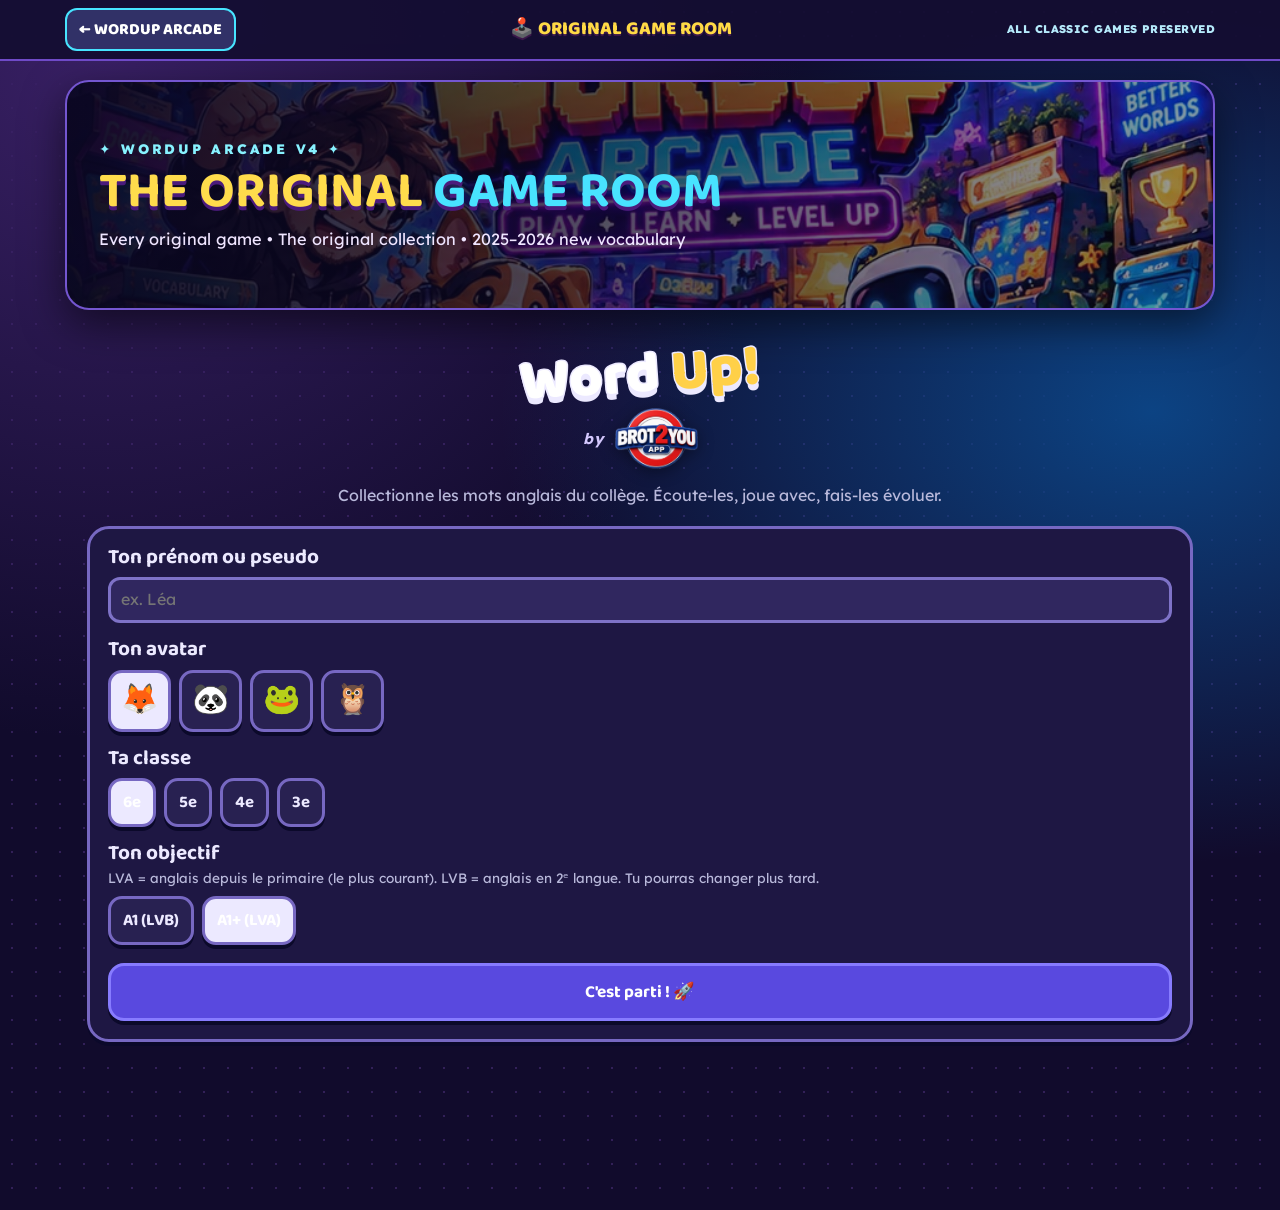
==== commit 2e47c567: "Add files via upload" ====
--- a/classic.html
+++ b/classic.html
@@ -945,7 +945,7 @@
 /* ================== ONBOARDING ================== */
 var OB = { name: '', avatar: '🦊', cls: '6e', target: 1 };
 function renderOnboarding() {
-  var h = '<div class="logo">Word <span>Up!</span></div><p style="text-align:center;margin:0 0 18px" class="muted">Collectionne les mots anglais du collège. Écoute-les, joue avec, fais-les évoluer.</p>';
+  var h = '<div class="logo">Word <span>Up!</span></div><div class="classic-brand-byline"><span>by</span><img src="assets/brot2you-app-logo.png" alt="BROT2YOU APP" width="85" height="63"></div><p style="text-align:center;margin:0 0 18px" class="muted">Collectionne les mots anglais du collège. Écoute-les, joue avec, fais-les évoluer.</p>';
   h += '<div class="stk" style="padding:18px">';
   h += '<h2 style="font-size:1.3em">Ton prénom ou pseudo</h2><input type="text" id="ob-name" maxlength="18" value="' + esc(OB.name) + '" placeholder="ex. Léa" style="width:100%;margin:8px 0 16px" autocomplete="off">';
   h += '<h2 style="font-size:1.3em">Ton avatar</h2><div class="pickers" style="margin:8px 0 16px">';
--- a/classic-arcade.css
+++ b/classic-arcade.css
@@ -43,3 +43,8 @@
 @media(min-width:800px){.games{grid-template-columns:repeat(4,minmax(0,1fr))}.games .wide{grid-column:span 2}.map{grid-template-columns:repeat(3,minmax(0,1fr))}.actions{grid-template-columns:repeat(3,minmax(0,1fr))}.actions .primary{grid-column:span 3}.mem{grid-template-columns:repeat(4,minmax(0,1fr))}}
 @media(max-width:700px){.retro-banner{margin:12px 10px 0;padding:17px;min-height:170px}.retro-banner p{font-size:.83rem}.retro-top{padding:9px 10px}.retro-flag{display:none}.retro-brand{font-size:.85rem}.app{padding:14px 12px 115px}}
 @media(prefers-reduced-motion:reduce){*,*::before,*::after{animation-duration:.001ms!important;transition-duration:.001ms!important}}
+
+/* V4.1 · Creator credit beneath original Word Up! onboarding title */
+.classic-brand-byline{display:flex;align-items:center;justify-content:center;gap:10px;margin:0 auto 15px}
+.classic-brand-byline>span{font:italic 700 15px var(--body);color:#d5c9ff;letter-spacing:1.5px}
+.classic-brand-byline img{display:block;width:83px;height:auto;filter:drop-shadow(0 3px 8px #0006)}
